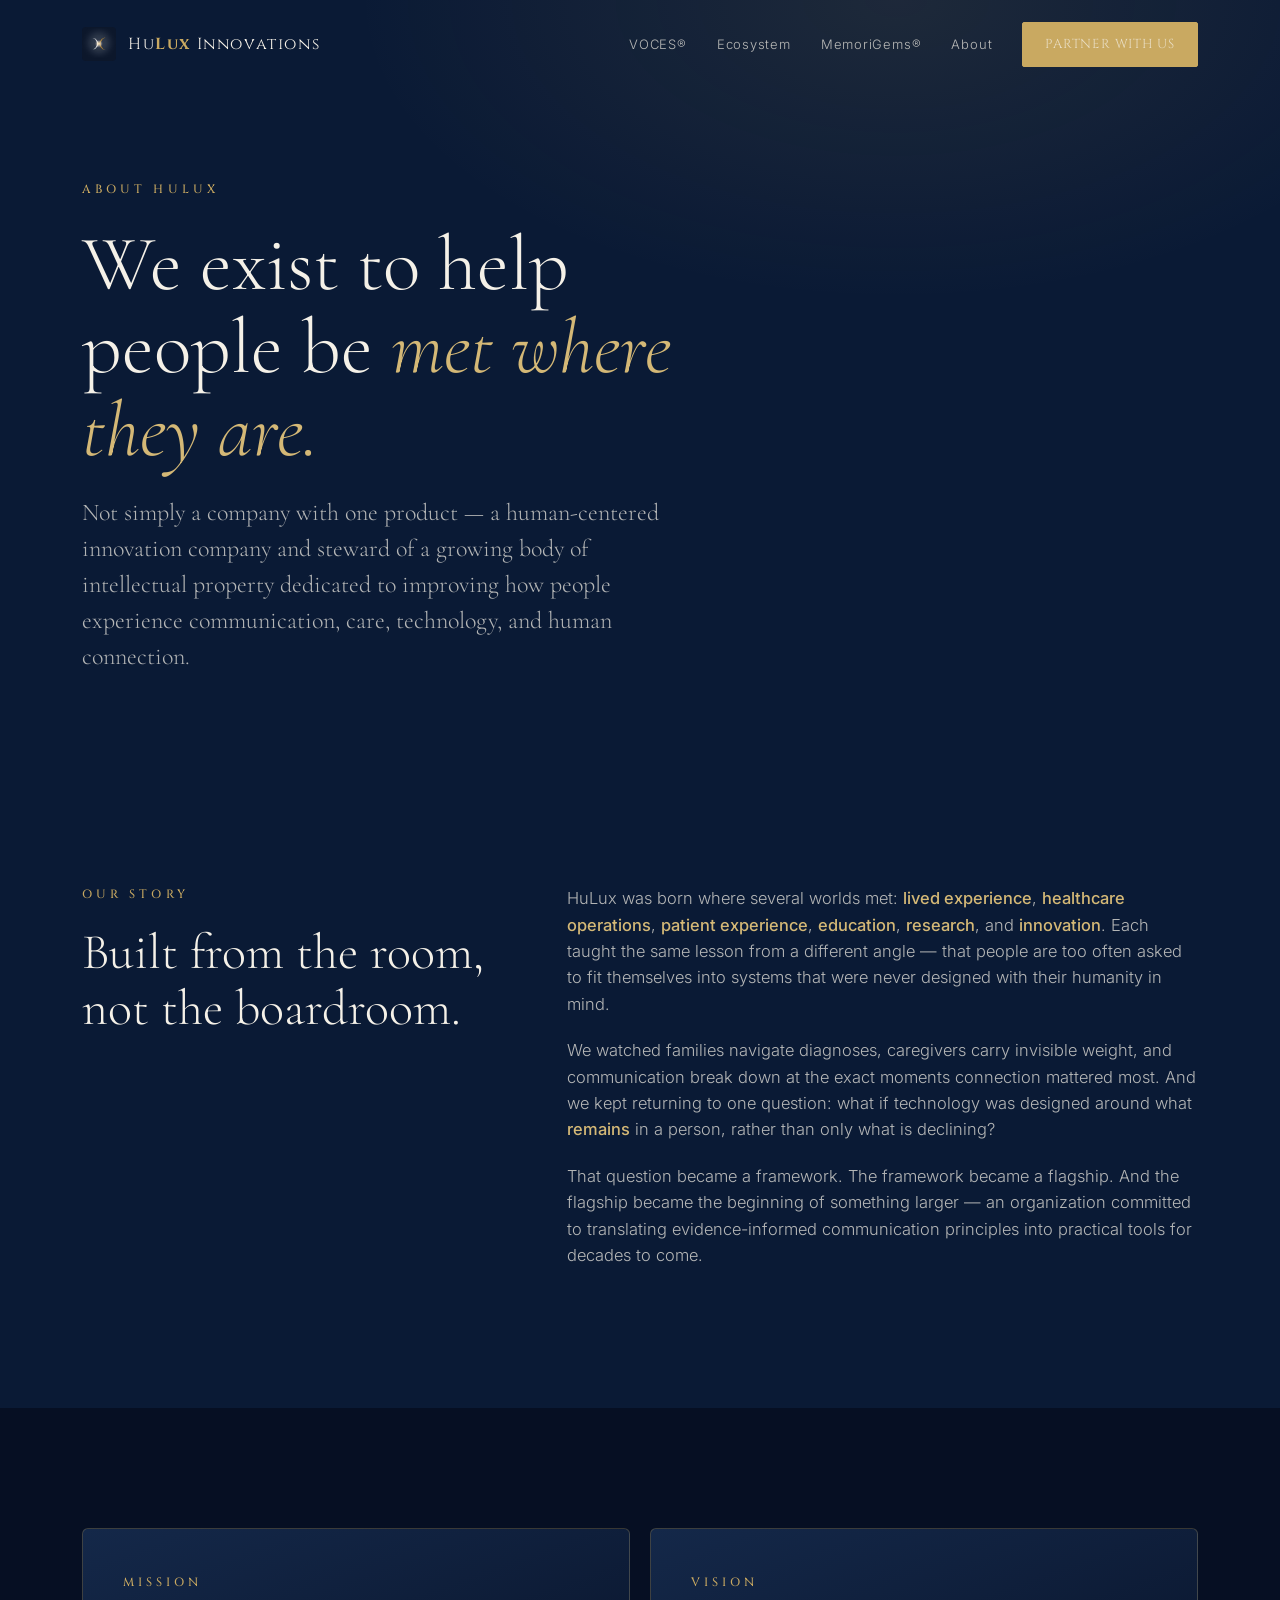
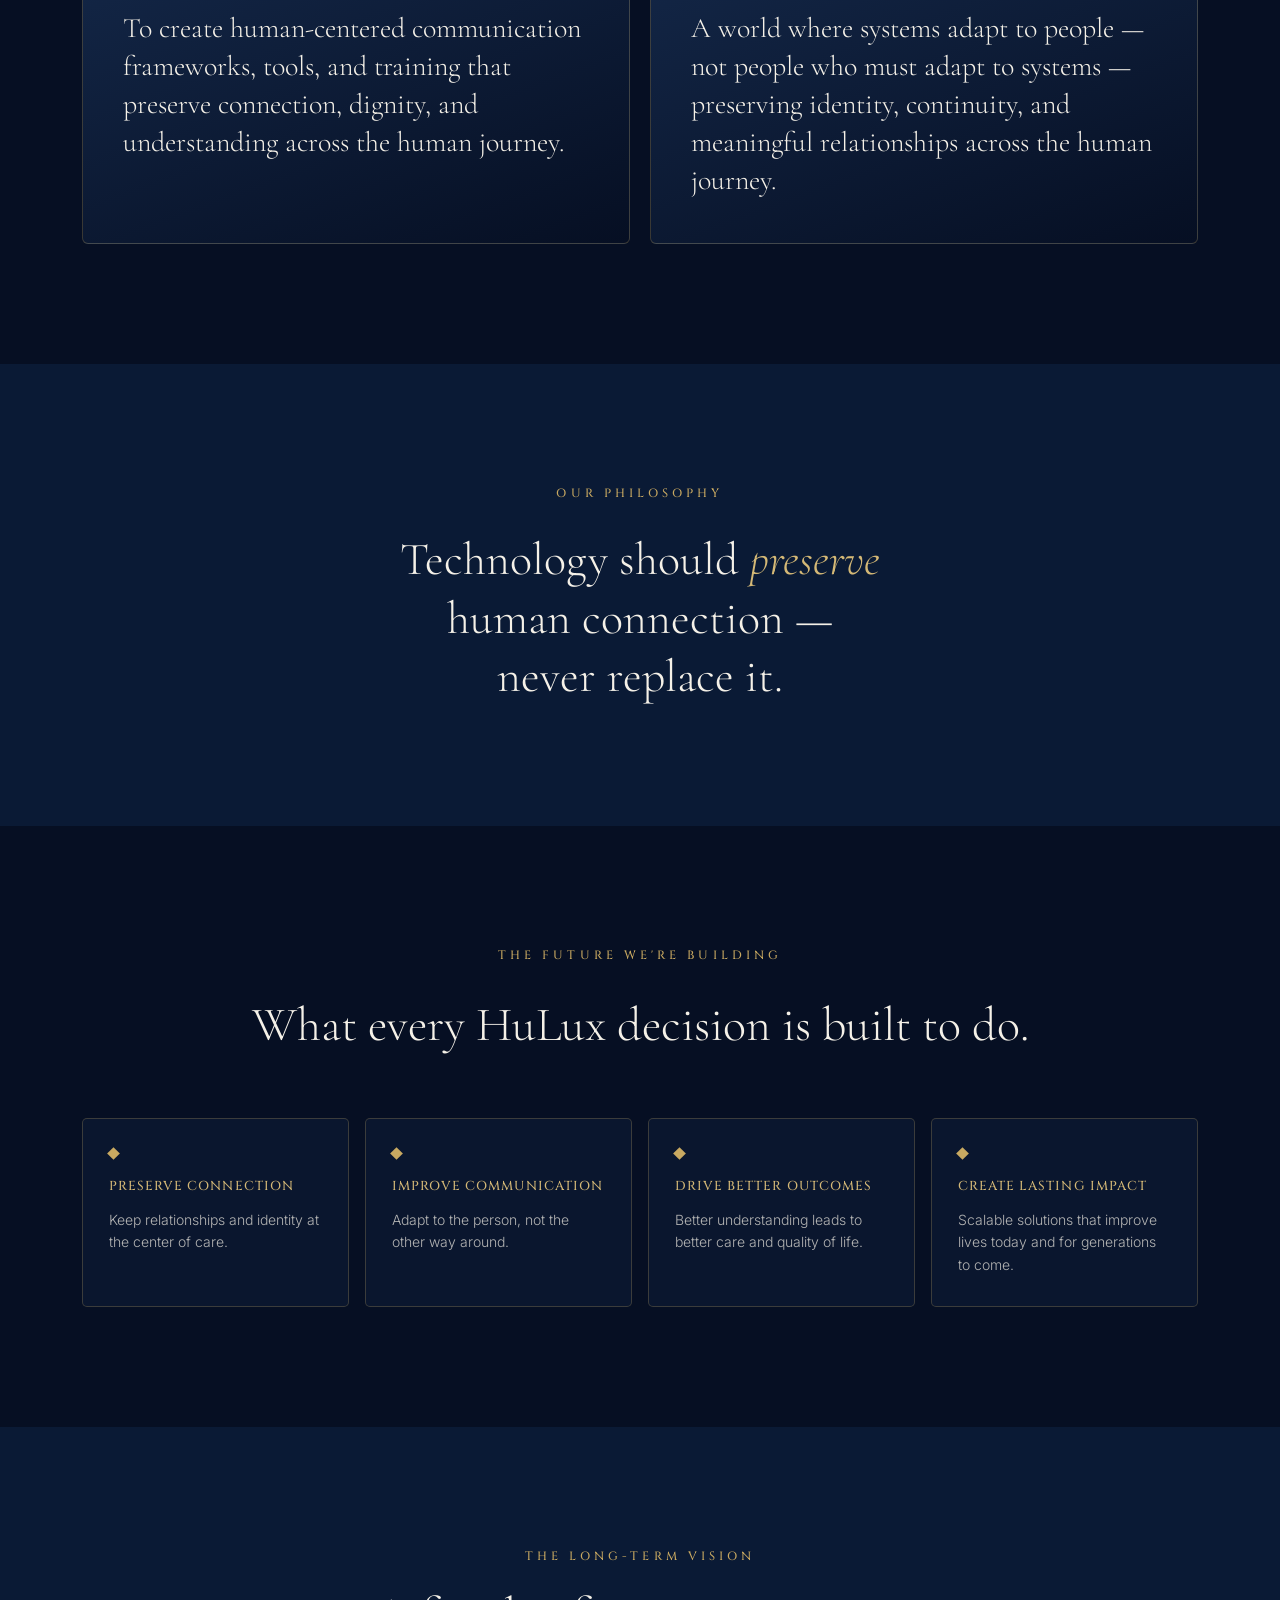
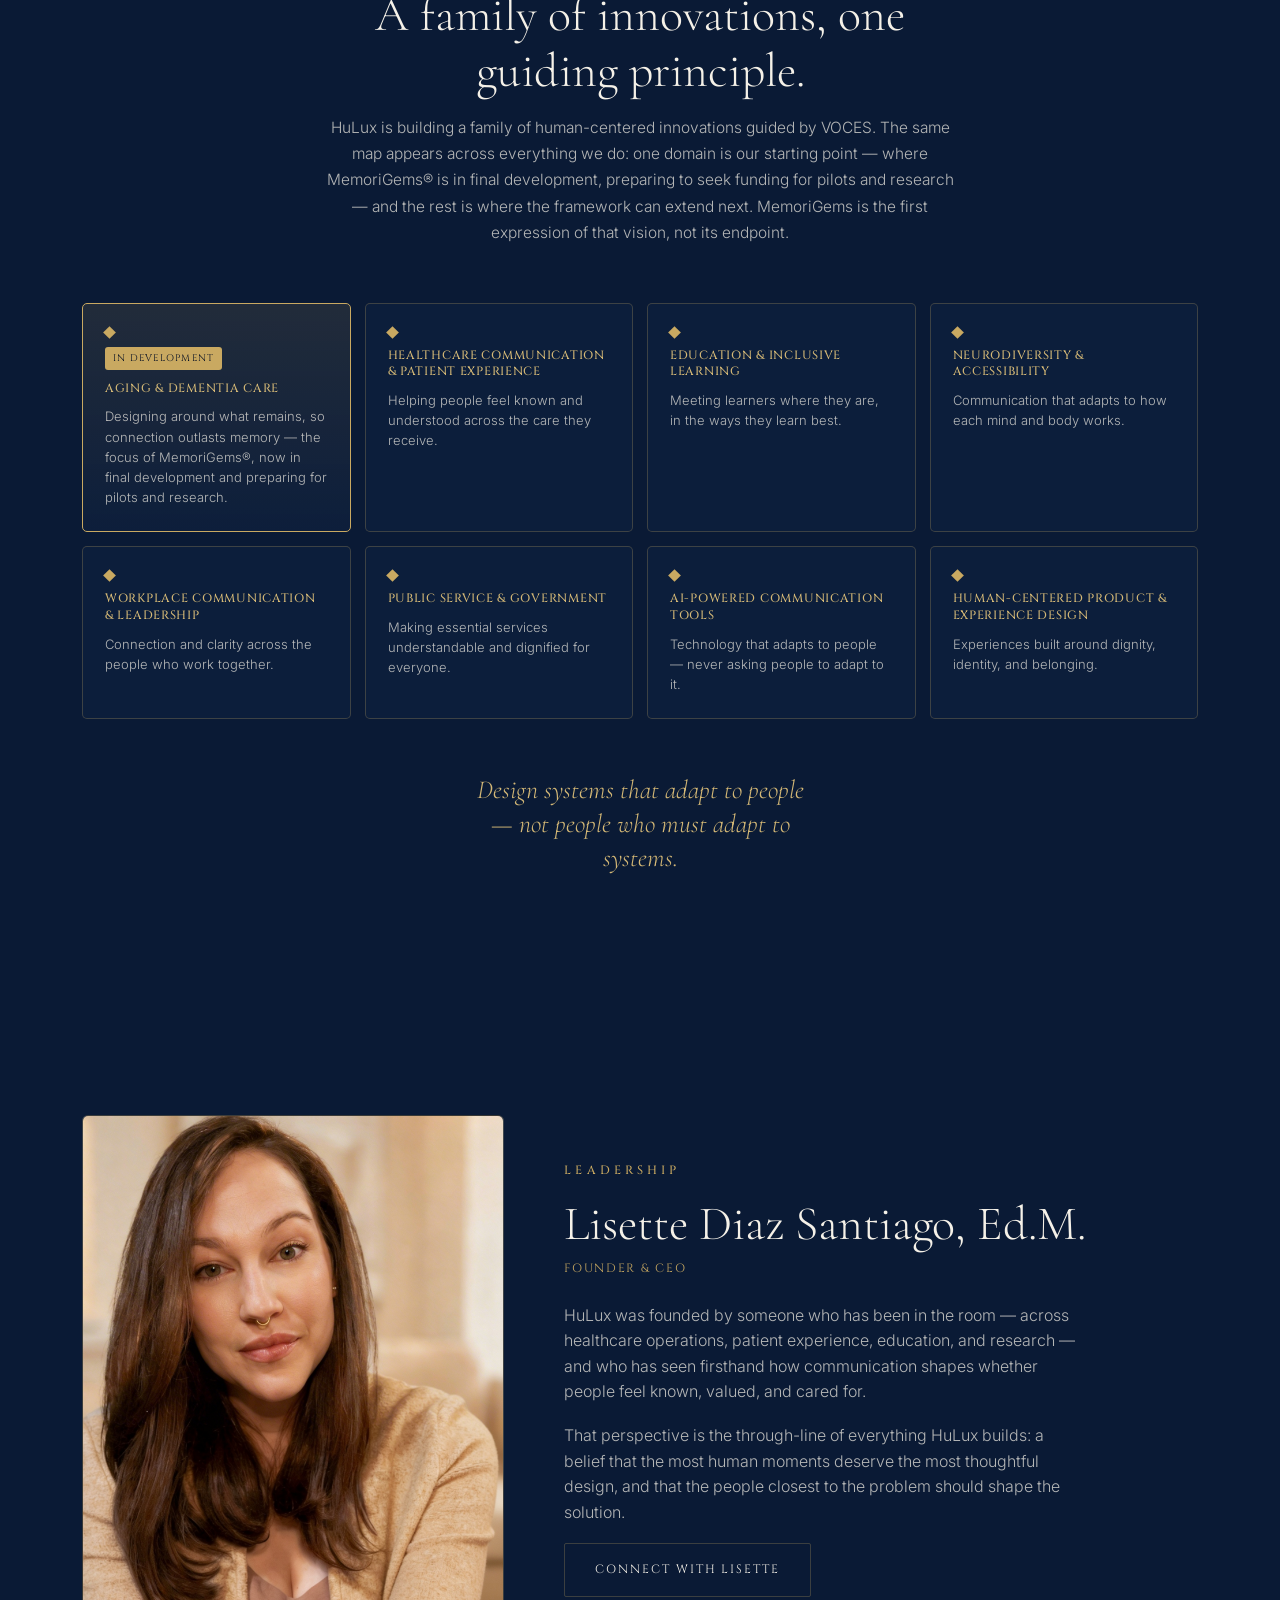
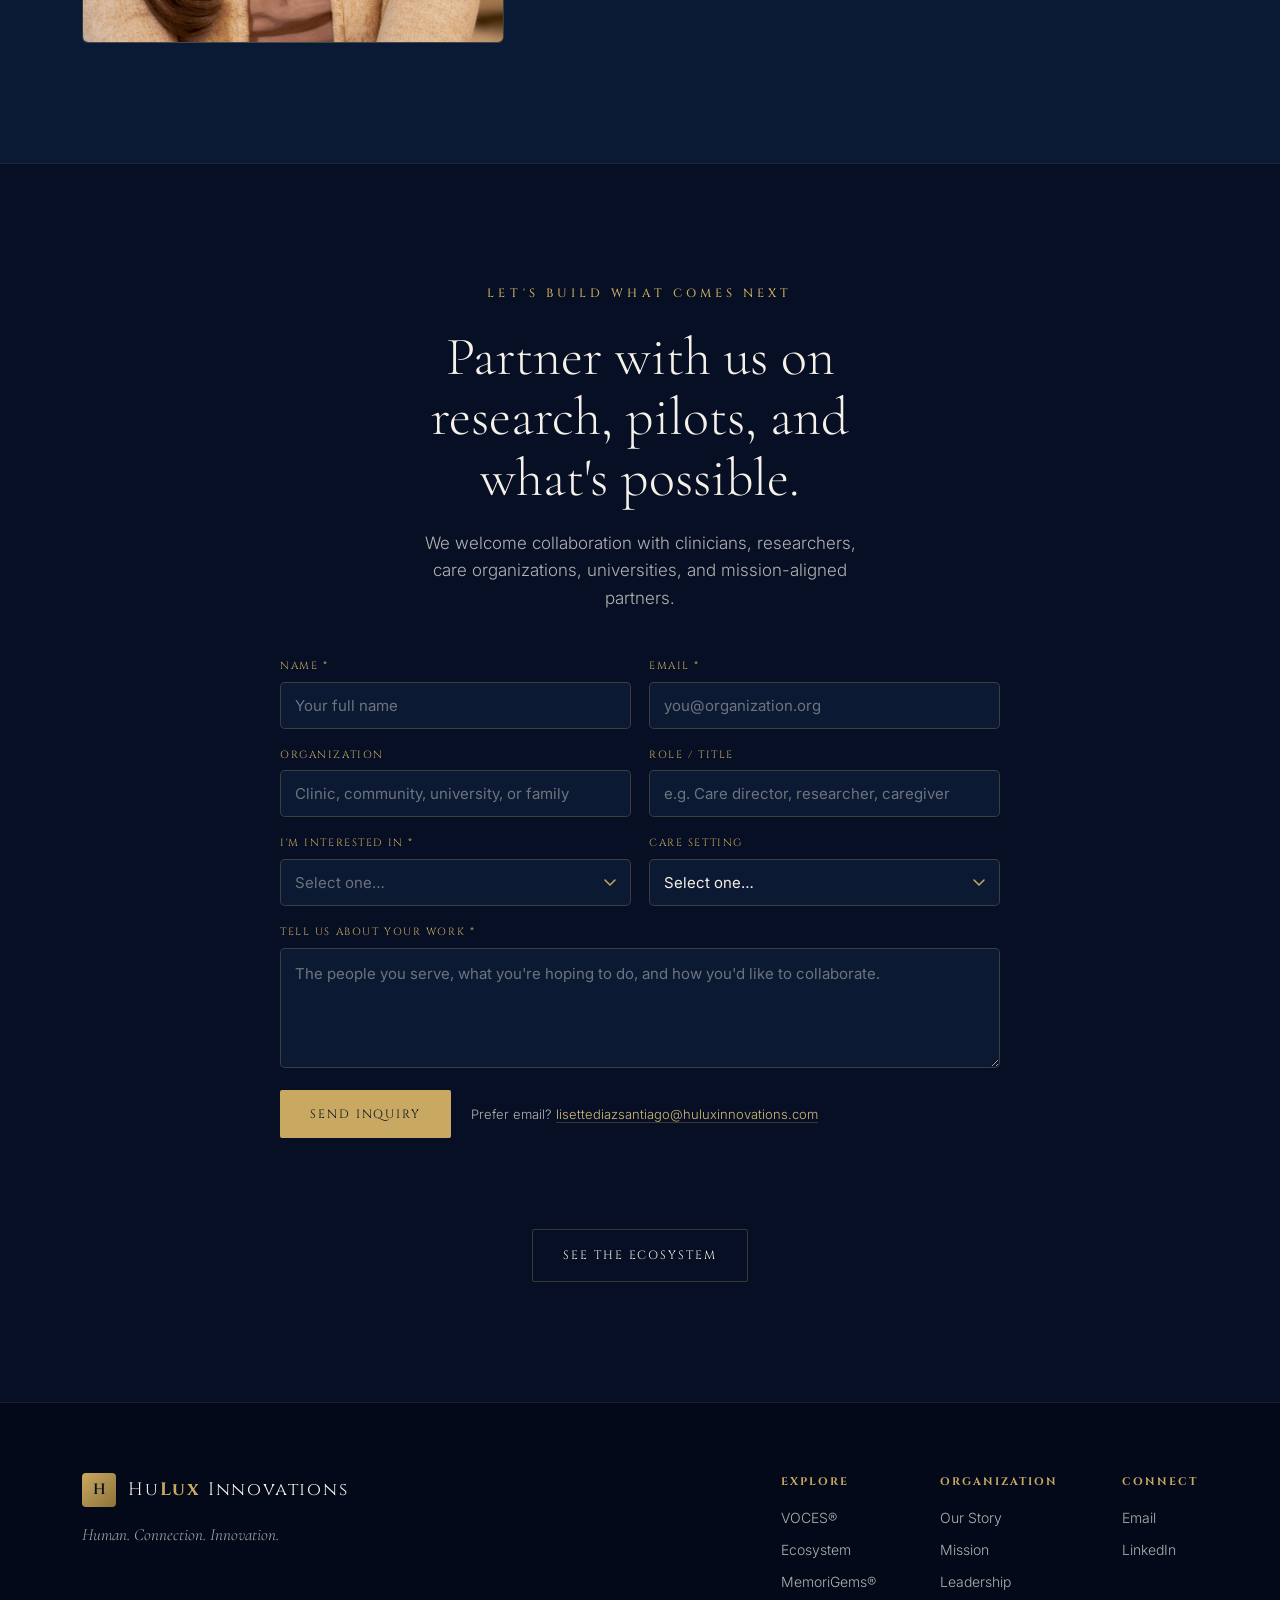
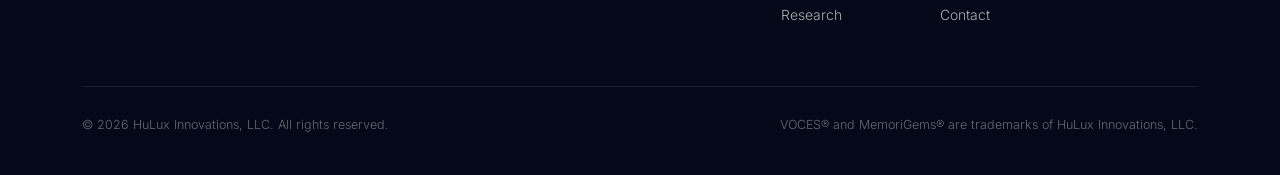
==== public/about.html @ 79e040a2 "Update about.html" ====
<!DOCTYPE html>
<html lang="en">
<head>
<meta charset="UTF-8">
<meta name="viewport" content="width=device-width, initial-scale=1.0">
<title>About — HuLux Innovations</title>
<meta name="description" content="HuLux Innovations is a human-centered innovation company. Our story, mission, and vision — and the principle that systems should adapt to people, not people to systems.">
<link rel="canonical" href="https://huluxinnovations.com/about.html">
<link rel="icon" type="image/jpeg" href="assets/hulux-mark.jpg">
<link rel="preconnect" href="https://fonts.googleapis.com">
<link rel="preconnect" href="https://fonts.gstatic.com" crossorigin>
<link href="https://fonts.googleapis.com/css2?family=Cinzel:wght@400;500;600&family=Cormorant+Garamond:ital,wght@0,300;0,400;0,500;0,600;1,300;1,400&family=Inter:wght@300;400;500&display=swap" rel="stylesheet">
<link rel="stylesheet" href="styles.css">
</head>
<body>

<header class="nav">
  <div class="wrap">
    <a class="brand" href="index.html">
      <img src="assets/hulux-mark.jpg" alt="HuLux Innovations mark" onerror="this.outerHTML='<span class=&quot;bmark&quot;>H</span>'">
      <span class="btext">Hu<b>Lux</b> Innovations</span>
    </a>
    <nav class="nav-links">
      <a href="index.html#voces">VOCES®</a>
      <a href="index.html#ecosystem">Ecosystem</a>
      <a href="memorigems.html">MemoriGems®</a>
      <a href="about.html">About</a>
      <a class="btn btn-primary" href="#contact">Partner with us</a>
    </nav>
    <button class="nav-toggle" aria-label="Open menu"><span></span><span></span><span></span></button>
  </div>
</header>
<nav class="mobile-menu">
  <a href="index.html#voces">VOCES®</a>
  <a href="index.html#ecosystem">Ecosystem</a>
  <a href="memorigems.html">MemoriGems®</a>
  <a href="about.html">About</a>
  <a class="btn btn-primary" href="#contact">Partner with us</a>
</nav>

<!-- PAGE HERO -->
<section class="page-hero">
  <div class="wrap">
    <span class="eyebrow reveal">About HuLux</span>
    <h1 class="reveal">We exist to help people be <em>met where they are.</em></h1>
    <p class="reveal">Not simply a company with one product — a human-centered innovation company and steward of a growing body of intellectual property dedicated to improving how people experience communication, care, technology, and human connection.</p>
  </div>
</section>

<!-- STORY -->
<section class="story" id="story">
  <div class="wrap">
    <div class="grid">
      <div class="reveal"><span class="eyebrow">Our Story</span><h2>Built from the room, not the boardroom.</h2></div>
      <div class="reveal">
        <p>HuLux was born where several worlds met: <b>lived experience</b>, <b>healthcare operations</b>, <b>patient experience</b>, <b>education</b>, <b>research</b>, and <b>innovation</b>. Each taught the same lesson from a different angle — that people are too often asked to fit themselves into systems that were never designed with their humanity in mind.</p>
        <p>We watched families navigate diagnoses, caregivers carry invisible weight, and communication break down at the exact moments connection mattered most. And we kept returning to one question: what if technology was designed around what <b>remains</b> in a person, rather than only what is declining?</p>
        <p>That question became a framework. The framework became a flagship. And the flagship became the beginning of something larger — an organization committed to translating evidence-informed communication principles into practical tools for decades to come.</p>
      </div>
    </div>
  </div>
</section>

<!-- MISSION / VISION -->
<section class="mv" id="mission">
  <div class="wrap">
    <div class="mv-grid">
      <div class="mv-card reveal">
        <span class="eyebrow">Mission</span>
        <p>To create human-centered communication frameworks, tools, and training that preserve connection, dignity, and understanding across the human journey.</p>
      </div>
      <div class="mv-card reveal">
        <span class="eyebrow">Vision</span>
        <p>A world where systems adapt to people — not people who must adapt to systems — preserving identity, continuity, and meaningful relationships across the human journey.</p>
      </div>
    </div>
  </div>
</section>

<!-- PHILOSOPHY -->
<section class="philosophy">
  <div class="wrap">
    <span class="eyebrow reveal">Our Philosophy</span>
    <p class="reveal">Technology should <span>preserve</span> human connection — never replace it.</p>
  </div>
</section>

<!-- VALUE -->
<section class="value">
  <div class="wrap">
    <span class="eyebrow reveal">The Future We're Building</span>
    <h2 class="reveal">What every HuLux decision is built to do.</h2>
    <div class="value-grid">
      <div class="v-card reveal"><div class="diamond"></div><h3>Preserve Connection</h3><p>Keep relationships and identity at the center of care.</p></div>
      <div class="v-card reveal"><div class="diamond"></div><h3>Improve Communication</h3><p>Adapt to the person, not the other way around.</p></div>
      <div class="v-card reveal"><div class="diamond"></div><h3>Drive Better Outcomes</h3><p>Better understanding leads to better care and quality of life.</p></div>
      <div class="v-card reveal"><div class="diamond"></div><h3>Create Lasting Impact</h3><p>Scalable solutions that improve lives today and for generations to come.</p></div>
    </div>
  </div>
</section>

<!-- LONG-TERM VISION -->
<section class="vision">
  <div class="wrap">
    <span class="eyebrow reveal">The Long-Term Vision</span>
    <h2 class="reveal">A family of innovations, one guiding principle.</h2>
    <p class="intro reveal">HuLux is building a family of human-centered innovations guided by VOCES. The same map appears across everything we do: one domain is our starting point — where MemoriGems® is in final development, preparing to seek funding for pilots and research — and the rest is where the framework can extend next. MemoriGems is the first expression of that vision, not its endpoint.</p>
    <div class="vision-grid">
      <div class="vision-card active reveal"><div class="diamond"></div><span class="badge">In development</span><h3>Aging &amp; Dementia Care</h3><p>Designing around what remains, so connection outlasts memory — the focus of MemoriGems®, now in final development and preparing for pilots and research.</p></div>
      <div class="vision-card reveal"><div class="diamond"></div><h3>Healthcare Communication &amp; Patient Experience</h3><p>Helping people feel known and understood across the care they receive.</p></div>
      <div class="vision-card reveal"><div class="diamond"></div><h3>Education &amp; Inclusive Learning</h3><p>Meeting learners where they are, in the ways they learn best.</p></div>
      <div class="vision-card reveal"><div class="diamond"></div><h3>Neurodiversity &amp; Accessibility</h3><p>Communication that adapts to how each mind and body works.</p></div>
      <div class="vision-card reveal"><div class="diamond"></div><h3>Workplace Communication &amp; Leadership</h3><p>Connection and clarity across the people who work together.</p></div>
      <div class="vision-card reveal"><div class="diamond"></div><h3>Public Service &amp; Government</h3><p>Making essential services understandable and dignified for everyone.</p></div>
      <div class="vision-card reveal"><div class="diamond"></div><h3>AI-Powered Communication Tools</h3><p>Technology that adapts to people — never asking people to adapt to it.</p></div>
      <div class="vision-card reveal"><div class="diamond"></div><h3>Human-Centered Product &amp; Experience Design</h3><p>Experiences built around dignity, identity, and belonging.</p></div>
    </div>
    <div class="vision-foot reveal">Design systems that adapt to people — not people who must adapt to systems.</div>
  </div>
</section>

<!-- LEADERSHIP -->
<section class="leader" id="leadership">
  <div class="wrap">
    <div class="grid">
      <div class="photo reveal">
        <img src="lisette-headshot.jpg" alt="Lisette Diaz Santiago, Founder of HuLux Innovations" onerror="this.parentElement.style.minHeight='420px'">
      </div>
      <div class="reveal">
        <span class="eyebrow">Leadership</span>
        <h2>Lisette Diaz Santiago, Ed.M.</h2>
        <div class="role">Founder &amp; CEO</div>
        <p>HuLux was founded by someone who has been in the room — across healthcare operations, patient experience, education, and research — and who has seen firsthand how communication shapes whether people feel known, valued, and cared for.</p>
        <p>That perspective is the through-line of everything HuLux builds: a belief that the most human moments deserve the most thoughtful design, and that the people closest to the problem should shape the solution.</p>
        <div class="cta-row"><a class="btn btn-ghost" href="index.html#contact">Connect with Lisette</a></div>
      </div>
    </div>
  </div>
</section>

<!-- CONTACT -->
<section class="contact" id="contact">
  <div class="wrap">
    <span class="eyebrow reveal">Let's Build What Comes Next</span>
    <h2 class="reveal">Partner with us on research, pilots, and what's possible.</h2>
    <p class="reveal">We welcome collaboration with clinicians, researchers, care organizations, universities, and mission-aligned partners.</p>
    <form class="intake reveal" action="https://formspree.io/f/xdardwky" method="POST">
      <input type="hidden" name="_subject" value="New partner / pilot inquiry — HuLux Innovations">
      <div class="row2">
        <div class="field"><label for="f-name">Name <span class="req">*</span></label><input id="f-name" name="name" type="text" required placeholder="Your full name"></div>
        <div class="field"><label for="f-email">Email <span class="req">*</span></label><input id="f-email" name="email" type="email" required placeholder="you@organization.org"></div>
      </div>
      <div class="row2">
        <div class="field"><label for="f-org">Organization</label><input id="f-org" name="organization" type="text" placeholder="Clinic, community, university, or family"></div>
        <div class="field"><label for="f-role">Role / title</label><input id="f-role" name="role" type="text" placeholder="e.g. Care director, researcher, caregiver"></div>
      </div>
      <div class="row2">
        <div class="field"><label for="f-interest">I'm interested in <span class="req">*</span></label>
          <select id="f-interest" name="interest" required>
            <option value="" disabled selected>Select one…</option>
            <option>Piloting MemoriGems®</option>
            <option>Research collaboration</option>
            <option>VOCES® partnership or licensing</option>
            <option>Investment</option>
            <option>Something else</option>
          </select>
        </div>
        <div class="field"><label for="f-setting">Care setting</label>
          <select id="f-setting" name="setting">
            <option value="" disabled selected>Select one…</option>
            <option>Family or home</option>
            <option>Healthcare or clinical</option>
            <option>Memory-care community</option>
            <option>University or research</option>
            <option>Other</option>
          </select>
        </div>
      </div>
      <div class="field"><label for="f-msg">Tell us about your work <span class="req">*</span></label><textarea id="f-msg" name="message" required placeholder="The people you serve, what you're hoping to do, and how you'd like to collaborate."></textarea></div>
      <input class="hp" type="text" name="_gotcha" tabindex="-1" autocomplete="off" aria-hidden="true">
      <div class="actions">
        <button class="btn btn-primary" type="submit">Send inquiry</button>
        <span class="alt">Prefer email? <a href="mailto:lisettediazsantiago@huluxinnovations.com?subject=Partner%20%2F%20Pilot%20Inquiry">lisettediazsantiago@huluxinnovations.com</a></span>
      </div>
      <p class="form-status" role="status" aria-live="polite"></p>
    </form>
    <div class="intake-done">
      <h3>Thank you — we've got it.</h3>
      <p>Your inquiry is on its way to the HuLux team. We read every message personally and will be in touch soon.</p>
    </div>
    <div class="cta-row reveal" style="justify-content:center;margin-top:36px">
      <a class="btn btn-ghost" href="index.html#ecosystem">See the ecosystem</a>
    </div>
  </div>
</section>

<!-- FOOTER -->
<footer class="footer">
  <div class="wrap">
    <div class="top">
      <div>
        <a class="brand" href="index.html"><span class="bmark">H</span><span class="btext">Hu<b>Lux</b> Innovations</span></a>
        <p class="tagline">Human. Connection. Innovation.</p>
      </div>
      <div class="cols">
        <div class="col"><h4>Explore</h4><a href="index.html#voces">VOCES®</a><a href="index.html#ecosystem">Ecosystem</a><a href="memorigems.html">MemoriGems®</a><a href="index.html#research">Research</a></div>
        <div class="col"><h4>Organization</h4><a href="about.html#story">Our Story</a><a href="about.html#mission">Mission</a><a href="about.html#leadership">Leadership</a><a href="index.html#contact">Contact</a></div>
        <div class="col"><h4>Connect</h4><a href="mailto:lisettediazsantiago@huluxinnovations.com">Email</a><a href="https://www.linkedin.com/company/hulux-innovations/" target="_blank" rel="noopener">LinkedIn</a></div>
      </div>
    </div>
    <div class="bottom">
      <span>© 2026 HuLux Innovations, LLC. All rights reserved.</span>
      <span>VOCES® and MemoriGems® are trademarks of HuLux Innovations, LLC.</span>
    </div>
  </div>
</footer>

<script src="script.js"></script>
</body>
</html>
---- public/styles.css ----
/* ============================================================
   HuLux Innovations — shared design system
   Navy / Gold / Cream · Cinzel · Cormorant Garamond · Inter
   ============================================================ */
:root{
  --navy:#0A1A35; --navy-deep:#060F23; --navy-soft:#142849;
  --gold:#C9A961; --gold-warm:#D4B876; --gold-deep:#8C7339;
  --cream:#F5F1E8; --cream-soft:#EFEAD9;
  --cream-muted:rgba(245,241,232,.72);
  --cream-faint:rgba(245,241,232,.42);
  --line:rgba(201,169,97,.26);
  --line-soft:rgba(245,241,232,.1);
  --serif:'Cormorant Garamond','Times New Roman',serif;
  --display:'Cinzel','Trajan Pro',serif;
  --sans:'Inter',system-ui,sans-serif;
  --maxw:1180px;
}
*{margin:0;padding:0;box-sizing:border-box}
html{scroll-behavior:smooth;scroll-padding-top:90px}
body{
  background:var(--navy-deep);color:var(--cream);
  font-family:var(--sans);font-weight:300;line-height:1.6;
  -webkit-font-smoothing:antialiased;overflow-x:hidden;
}
img{max-width:100%;display:block}
a{color:inherit;text-decoration:none}

.wrap{max-width:var(--maxw);margin:0 auto;padding:0 32px}
.eyebrow{font-family:var(--display);font-size:12px;font-weight:500;letter-spacing:.34em;text-transform:uppercase;color:var(--gold)}
.section{padding:120px 0}

/* ---------- buttons ---------- */
.btn{font-family:var(--display);font-size:12px;letter-spacing:.16em;text-transform:uppercase;
  padding:16px 30px;border-radius:2px;cursor:pointer;display:inline-block;transition:all .25s ease}
.btn-primary{background:var(--gold);color:var(--navy-deep);border:1px solid var(--gold)}
.btn-primary:hover{background:var(--gold-warm);transform:translateY(-2px)}
.btn-ghost{background:transparent;color:var(--cream);border:1px solid var(--line)}
.btn-ghost:hover{border-color:var(--gold);color:var(--gold-warm)}
.cta-row{display:flex;gap:16px;flex-wrap:wrap}

/* ---------- nav ---------- */
.nav{position:fixed;top:0;left:0;right:0;z-index:40;transition:background .3s ease,border-color .3s ease,padding .3s ease;
  border-bottom:1px solid transparent;padding:22px 0}
.nav.scrolled{background:rgba(6,15,35,.92);backdrop-filter:blur(12px);border-bottom-color:var(--line-soft);padding:14px 0}
.nav .wrap{display:flex;align-items:center;justify-content:space-between;gap:24px}
.brand{display:flex;align-items:center;gap:12px}
.brand img{width:34px;height:34px;border-radius:4px;object-fit:cover}
.brand .bmark{width:34px;height:34px;border-radius:4px;background:linear-gradient(135deg,var(--gold),var(--gold-deep));display:flex;align-items:center;justify-content:center;font-family:var(--display);font-weight:600;color:var(--navy-deep);font-size:15px}
.brand .btext{font-family:var(--display);font-size:16px;letter-spacing:.1em;color:var(--cream)}
.brand .btext b{color:var(--gold)}
.nav-links{display:flex;align-items:center;gap:30px}
.nav-links a{font-size:13px;letter-spacing:.06em;color:var(--cream-muted);transition:color .2s ease}
.nav-links a:hover{color:var(--gold-warm)}
.nav-links .btn{padding:11px 22px}
.nav-toggle{display:none;background:none;border:none;color:var(--cream);cursor:pointer;flex-direction:column;gap:5px}
.nav-toggle span{width:24px;height:1.5px;background:var(--gold);transition:.25s}
.mobile-menu{display:none}

/* ---------- hero (home) ---------- */
.hero{position:relative;min-height:96vh;display:flex;align-items:center;
  background:radial-gradient(1100px 620px at 72% 18%, rgba(201,169,97,.13), transparent 60%),linear-gradient(160deg,var(--navy) 0%,var(--navy-deep) 70%);overflow:hidden}
.hero::after{content:"";position:absolute;inset:0;background:radial-gradient(900px 500px at 50% 120%, rgba(20,40,73,.6), transparent 70%);pointer-events:none}
.hero .wrap{position:relative;z-index:2;padding-top:120px;padding-bottom:90px}
.hero .eyebrow{margin-bottom:30px;display:block}
.hero h1{font-family:var(--serif);font-weight:300;font-size:clamp(44px,8vw,92px);line-height:1.04;letter-spacing:-.01em;max-width:14ch;margin-bottom:30px}
.hero h1 em{font-style:italic;color:var(--gold-warm)}
.hero .lead{font-family:var(--serif);font-size:clamp(20px,2.4vw,27px);font-weight:300;color:var(--cream-muted);max-width:47ch;line-height:1.45;margin-bottom:28px}
.pillars3{display:flex;gap:14px;align-items:center;flex-wrap:wrap;font-family:var(--display);font-size:11px;letter-spacing:.18em;text-transform:uppercase;color:var(--gold-warm);margin-bottom:42px}
.pillars3 span{opacity:.4}

/* ---------- page hero (subpages) ---------- */
.page-hero{padding:180px 0 90px;background:radial-gradient(900px 500px at 70% 0%, rgba(201,169,97,.1), transparent 60%),var(--navy)}
.page-hero .eyebrow{display:block;margin-bottom:24px}
.page-hero h1{font-family:var(--serif);font-weight:300;font-size:clamp(42px,7vw,78px);line-height:1.06;max-width:16ch;margin-bottom:24px}
.page-hero h1 em{font-style:italic;color:var(--gold-warm)}
.page-hero p{font-family:var(--serif);font-size:clamp(19px,2.2vw,24px);color:var(--cream-muted);max-width:54ch;line-height:1.5}

/* ---------- belief band ---------- */
.belief{background:var(--navy-deep);padding:120px 0;border-top:1px solid rgba(201,169,97,.12)}
.belief .wrap{text-align:center}
.belief .eyebrow{margin-bottom:28px;display:block}
.belief p{font-family:var(--serif);font-weight:300;font-size:clamp(30px,4.6vw,52px);line-height:1.22;max-width:19ch;margin:0 auto}
.belief p span{color:var(--gold-warm);font-style:italic}

/* ---------- why hulux ---------- */
.why{background:var(--navy);padding:120px 0}
.why .grid{display:grid;grid-template-columns:.85fr 1.15fr;gap:70px;align-items:center}
.why .eyebrow{display:block;margin-bottom:22px}
.why h2{font-family:var(--serif);font-weight:300;font-size:clamp(34px,5vw,56px);line-height:1.1}
.why .humanlight{display:flex;gap:18px;margin-top:24px}
.why .hl{flex:1;border:1px solid var(--line);border-radius:5px;padding:22px;text-align:center}
.why .hl .w{font-family:var(--display);font-size:13px;letter-spacing:.14em;color:var(--gold);text-transform:uppercase}
.why .hl .m{font-family:var(--serif);font-style:italic;font-size:18px;color:var(--cream-muted);margin-top:6px}
.why p{color:var(--cream-muted);font-size:16.5px;margin-bottom:18px;max-width:54ch}
.why p b{color:var(--gold-warm);font-weight:500}

/* ---------- VOCES ---------- */
.voces{padding:130px 0;background:linear-gradient(180deg,var(--navy-deep),var(--navy) 120%)}
.voces .grid{display:grid;grid-template-columns:1fr 1.05fr;gap:78px;align-items:center}
.voces .eyebrow{margin-bottom:22px;display:block}
.voces h2{font-family:var(--display);font-weight:500;font-size:clamp(46px,7vw,84px);letter-spacing:.05em;margin-bottom:6px;line-height:1}
.voces h2 sup{font-size:.26em;top:-1.6em;color:var(--gold);font-weight:400}
.voces .sub{font-family:var(--serif);font-style:italic;font-size:22px;color:var(--gold-warm);margin-bottom:14px}
.voces .mean{font-size:13px;letter-spacing:.04em;color:var(--cream-faint);margin-bottom:28px;line-height:1.8}
.voces .mean b{color:var(--gold-warm);font-weight:500;font-style:normal}
.voces p.body{color:var(--cream-muted);font-size:16.5px;margin-bottom:18px;max-width:50ch}
.voces .tag{font-family:var(--serif);font-style:italic;font-size:19px;color:var(--gold-warm)}
.voces .pillars{display:grid;grid-template-columns:1fr 1fr;gap:2px;background:var(--line);border:1px solid var(--line)}
.pillar{background:var(--navy);padding:26px}
.pillar .es{font-family:var(--display);font-size:15px;font-weight:600;letter-spacing:.1em;color:var(--gold);margin-bottom:3px}
.pillar .en{font-size:11px;letter-spacing:.12em;text-transform:uppercase;color:var(--cream-faint);margin-bottom:12px}
.pillar p{font-size:14.5px;color:var(--cream-muted);margin:0}

/* ---------- ecosystem ---------- */
.eco{padding:130px 0 150px;background:radial-gradient(800px 500px at 50% 0%, rgba(201,169,97,.08), transparent 60%),var(--navy-deep)}
.eco .head{text-align:center;margin-bottom:64px}
.eco .eyebrow{margin-bottom:22px;display:block}
.eco .head h2{font-family:var(--serif);font-weight:300;font-size:clamp(32px,5vw,54px);line-height:1.15;max-width:22ch;margin:0 auto 18px}
.eco .head .mission{color:var(--cream-faint);font-size:15.5px;max-width:62ch;margin:0 auto;line-height:1.7}
.flow{max-width:1080px;margin:0 auto;display:flex;flex-direction:column;align-items:center}
.node{text-align:center;border:1px solid var(--line);background:linear-gradient(180deg,var(--navy),var(--navy-soft));border-radius:5px;padding:24px 30px}
.node.org{min-width:min(560px,90%)}
.node.framework{min-width:min(620px,94%);border-color:rgba(201,169,97,.55);box-shadow:0 0 60px rgba(201,169,97,.1)}
.node .kicker{font-family:var(--display);font-size:10px;letter-spacing:.22em;text-transform:uppercase;color:var(--cream-faint);display:block;margin-bottom:8px}
.node .name{font-family:var(--display);font-size:clamp(20px,3vw,30px);font-weight:500;letter-spacing:.06em;color:var(--cream)}
.node.framework .name{color:var(--gold-warm)}
.node .name sup{font-size:.42em;color:var(--gold);top:-.9em}
.node .desc{font-size:13.5px;color:var(--cream-muted);margin-top:10px;max-width:50ch;margin-left:auto;margin-right:auto}
.node .desc i{color:var(--gold-warm)}
.connector{width:1px;height:42px;background:linear-gradient(var(--gold),transparent);position:relative}
.connector::after{content:"";position:absolute;bottom:0;left:50%;transform:translateX(-50%) rotate(45deg);width:7px;height:7px;border-right:1px solid var(--gold);border-bottom:1px solid var(--gold)}
.branch-label{font-family:var(--display);font-size:10px;letter-spacing:.22em;text-transform:uppercase;color:var(--gold);text-align:center;margin:6px 0 22px}
.pillars5{display:grid;grid-template-columns:repeat(5,1fr);gap:14px;width:100%}
.pcard{border:1px solid var(--line);border-radius:5px;background:rgba(20,40,73,.35);padding:24px 18px;display:flex;flex-direction:column;gap:10px}
.pcard .diamond{width:9px;height:9px;background:var(--gold);transform:rotate(45deg)}
.pcard h3{font-family:var(--display);font-size:12px;font-weight:500;letter-spacing:.08em;text-transform:uppercase;color:var(--cream);line-height:1.4}
.pcard p{font-size:12.5px;color:var(--cream-muted);margin:0}
.pcard .flag{margin-top:auto;font-size:11px;letter-spacing:.04em;color:var(--gold-warm);border-top:1px solid var(--line);padding-top:10px}
.pcard .flag b{font-family:var(--display);font-weight:500;letter-spacing:.06em}
.serve{width:100%;margin-top:8px}
.serve-row{display:grid;grid-template-columns:repeat(6,1fr);gap:10px}
.chip{border:1px solid var(--line);border-radius:3px;background:rgba(20,40,73,.4);padding:16px 8px;text-align:center;font-size:12px;letter-spacing:.02em;color:var(--cream-muted);display:flex;align-items:center;justify-content:center;min-height:60px}
.eco-foot{text-align:center;margin-top:54px;font-family:var(--serif);font-style:italic;font-size:clamp(19px,2.6vw,26px);color:var(--gold-warm)}

/* ---------- flagship (home) ---------- */
.flagship{background:var(--navy);padding:120px 0}
.flagship .grid{display:grid;grid-template-columns:1.05fr 1fr;gap:64px;align-items:center}
.flagship .eyebrow{display:block;margin-bottom:20px}
.flagship h2{font-family:var(--serif);font-weight:300;font-size:clamp(34px,5vw,56px);line-height:1.08;margin-bottom:10px}
.flagship .tagline{font-family:var(--serif);font-style:italic;font-size:21px;color:var(--gold-warm);margin-bottom:22px}
.flagship p{color:var(--cream-muted);font-size:16.5px;margin-bottom:26px;max-width:48ch}
.flagship .imgframe{aspect-ratio:4/3;border:1px solid var(--line);border-radius:6px;background:linear-gradient(150deg,var(--navy-soft),var(--navy-deep));overflow:hidden;position:relative}
.flagship .imgframe img{width:100%;height:100%;object-fit:cover}
.flagship .imgframe figcaption{position:absolute;bottom:0;left:0;right:0;padding:14px 18px;font-family:var(--serif);font-style:italic;font-size:15px;color:var(--cream-muted);background:linear-gradient(transparent,rgba(6,15,35,.85))}

/* ---------- research / generic split ---------- */
.research{background:var(--navy-deep);padding:120px 0}
.research .eyebrow{display:block;margin-bottom:22px;text-align:center}
.research h2{font-family:var(--serif);font-weight:300;font-size:clamp(32px,4.6vw,50px);text-align:center;max-width:20ch;margin:0 auto 18px;line-height:1.14}
.research .note{text-align:center;color:var(--cream-faint);font-size:15px;max-width:58ch;margin:0 auto 50px;line-height:1.7}
.r-grid{display:grid;grid-template-columns:repeat(3,1fr);gap:18px}
.r-card{border:1px solid var(--line);border-radius:5px;background:rgba(20,40,73,.3);padding:30px 28px}
.r-card h3{font-family:var(--display);font-size:13px;font-weight:500;letter-spacing:.1em;text-transform:uppercase;color:var(--gold);margin-bottom:12px}
.r-card p{font-size:14.5px;color:var(--cream-muted)}
.honesty{margin-top:40px;text-align:center;font-size:13.5px;color:var(--cream-faint);font-style:italic;border-top:1px solid var(--line-soft);padding-top:28px}

/* ---------- partners ---------- */
.partners{background:linear-gradient(160deg,var(--navy),var(--navy-deep));padding:120px 0}
.partners .eyebrow{display:block;margin-bottom:22px}
.partners h2{font-family:var(--serif);font-weight:300;font-size:clamp(34px,5vw,56px);max-width:18ch;line-height:1.1;margin-bottom:50px}
.p-grid{display:grid;grid-template-columns:repeat(3,1fr);gap:18px}
.p-card{border:1px solid var(--line);border-radius:5px;padding:32px 28px;background:rgba(20,40,73,.25)}
.p-card h3{font-family:var(--serif);font-size:24px;color:var(--gold-warm);margin-bottom:12px}
.p-card p{font-size:14.5px;color:var(--cream-muted)}

/* ---------- contact ---------- */
.contact{background:var(--navy-deep);padding:120px 0;text-align:center;border-top:1px solid var(--line-soft)}
.contact .eyebrow{display:block;margin-bottom:24px}
.contact h2{font-family:var(--serif);font-weight:300;font-size:clamp(32px,5vw,54px);max-width:18ch;margin:0 auto 22px;line-height:1.12}
.contact p{color:var(--cream-muted);font-size:17px;max-width:46ch;margin:0 auto 36px}

/* ---------- footer ---------- */
.footer{background:#04091a;padding:70px 0 40px;border-top:1px solid var(--line-soft)}
.footer .top{display:flex;justify-content:space-between;gap:40px;flex-wrap:wrap;margin-bottom:50px}
.footer .brand .btext{font-size:18px}
.footer .tagline{font-family:var(--serif);font-style:italic;font-size:17px;color:var(--cream-muted);margin-top:14px;max-width:34ch}
.footer .cols{display:flex;gap:64px;flex-wrap:wrap}
.footer .col h4{font-family:var(--display);font-size:11px;letter-spacing:.18em;text-transform:uppercase;color:var(--gold);margin-bottom:16px}
.footer .col a{display:block;font-size:14px;color:var(--cream-muted);margin-bottom:10px;transition:color .2s}
.footer .col a:hover{color:var(--gold-warm)}
.footer .bottom{border-top:1px solid var(--line-soft);padding-top:28px;display:flex;justify-content:space-between;gap:20px;flex-wrap:wrap;font-size:12.5px;color:var(--cream-faint)}

/* ---------- about: story / mission / vision / philosophy / value / leader ---------- */
.story{background:var(--navy);padding:120px 0}
.story .grid{display:grid;grid-template-columns:.8fr 1.2fr;gap:64px}
.story .eyebrow{display:block;margin-bottom:20px}
.story h2{font-family:var(--serif);font-weight:300;font-size:clamp(32px,4.5vw,50px);line-height:1.12}
.story p{color:var(--cream-muted);font-size:16.5px;margin-bottom:20px}
.story p b{color:var(--gold-warm);font-weight:500}
.mv{background:var(--navy-deep);padding:120px 0}
.mv-grid{display:grid;grid-template-columns:1fr 1fr;gap:20px}
.mv-card{border:1px solid var(--line);border-radius:6px;padding:44px 40px;background:linear-gradient(160deg,var(--navy-soft),var(--navy-deep))}
.mv-card .eyebrow{display:block;margin-bottom:18px}
.mv-card p{font-family:var(--serif);font-size:clamp(22px,2.6vw,28px);font-weight:300;line-height:1.35;color:var(--cream)}
.philosophy{background:var(--navy);padding:120px 0;text-align:center}
.philosophy .eyebrow{display:block;margin-bottom:26px}
.philosophy p{font-family:var(--serif);font-weight:300;font-size:clamp(28px,4.4vw,46px);line-height:1.28;max-width:22ch;margin:0 auto;color:var(--cream)}
.philosophy p span{color:var(--gold-warm);font-style:italic}
.value{background:var(--navy-deep);padding:120px 0}
.value .eyebrow{display:block;text-align:center;margin-bottom:22px}
.value h2{font-family:var(--serif);font-weight:300;font-size:clamp(30px,4.4vw,48px);text-align:center;margin-bottom:54px}
.value-grid{display:grid;grid-template-columns:repeat(4,1fr);gap:16px}
.v-card{border:1px solid var(--line);border-radius:5px;padding:30px 26px;background:rgba(20,40,73,.3)}
.v-card .diamond{width:9px;height:9px;background:var(--gold);transform:rotate(45deg);margin-bottom:18px}
.v-card h3{font-family:var(--display);font-size:13px;font-weight:500;letter-spacing:.08em;text-transform:uppercase;color:var(--gold-warm);margin-bottom:12px}
.v-card p{font-size:14px;color:var(--cream-muted)}
.leader{background:var(--navy);padding:120px 0}
.leader .grid{display:grid;grid-template-columns:.8fr 1.2fr;gap:60px;align-items:center}
.leader .photo{aspect-ratio:4/5;border:1px solid var(--line);border-radius:6px;overflow:hidden;background:linear-gradient(150deg,var(--navy-soft),var(--navy-deep))}
.leader .photo img{width:100%;height:100%;object-fit:cover}
.leader .eyebrow{display:block;margin-bottom:18px}
.leader h2{font-family:var(--serif);font-weight:300;font-size:clamp(30px,4.4vw,48px);line-height:1.12;margin-bottom:8px}
.leader .role{font-family:var(--display);font-size:12px;letter-spacing:.14em;text-transform:uppercase;color:var(--gold);margin-bottom:24px}
.leader p{color:var(--cream-muted);font-size:16px;margin-bottom:18px;max-width:52ch}

/* ---------- memorigems specific ---------- */
.mg-overview{background:var(--navy);padding:120px 0}
.mg-overview .grid{display:grid;grid-template-columns:1fr 1fr;gap:64px;align-items:center}
.mg-overview .eyebrow{display:block;margin-bottom:20px}
.mg-overview h2{font-family:var(--serif);font-weight:300;font-size:clamp(32px,4.6vw,52px);line-height:1.1;margin-bottom:20px}
.mg-overview p{color:var(--cream-muted);font-size:16.5px;margin-bottom:18px}
.mg-overview .imgframe{aspect-ratio:1/1;border:1px solid var(--line);border-radius:6px;overflow:hidden;background:linear-gradient(150deg,var(--navy-soft),var(--navy-deep))}
.mg-overview .imgframe img{width:100%;height:100%;object-fit:cover}

.steps{background:var(--navy-deep);padding:120px 0}
.steps .head{text-align:center;margin-bottom:60px}
.steps .eyebrow{display:block;margin-bottom:20px}
.steps h2{font-family:var(--serif);font-weight:300;font-size:clamp(30px,4.4vw,48px)}
.steps-row{display:grid;grid-template-columns:repeat(5,1fr);gap:14px}
.step{border:1px solid var(--line);border-radius:5px;padding:28px 20px;background:rgba(20,40,73,.3);text-align:center;position:relative}
.step .num{font-family:var(--display);font-size:12px;color:var(--gold);letter-spacing:.1em;margin-bottom:14px}
.step h3{font-family:var(--display);font-size:14px;font-weight:600;letter-spacing:.1em;text-transform:uppercase;color:var(--cream);margin-bottom:10px}
.step p{font-size:13px;color:var(--cream-muted)}

.science{background:var(--navy);padding:120px 0}
.science .head{text-align:center;margin-bottom:56px}
.science .eyebrow{display:block;margin-bottom:20px}
.science h2{font-family:var(--serif);font-weight:300;font-size:clamp(30px,4.4vw,48px);max-width:20ch;margin:0 auto;line-height:1.14}
.paths{display:grid;grid-template-columns:1fr 1fr;gap:20px;max-width:920px;margin:0 auto}
.path{border:1px solid var(--line);border-radius:6px;padding:34px 32px;background:rgba(20,40,73,.3)}
.path.voice{border-color:rgba(201,169,97,.5)}
.path .ptitle{font-family:var(--display);font-size:12px;letter-spacing:.14em;text-transform:uppercase;color:var(--gold);margin-bottom:22px}
.path .stepline{display:flex;flex-direction:column;gap:8px;margin-bottom:22px}
.path .stepline span{font-size:14px;color:var(--cream-muted);padding:10px 14px;border:1px solid var(--line-soft);border-radius:3px}
.path .stepline span b{color:var(--cream);font-weight:500}
.path .verdict{font-family:var(--serif);font-size:20px;font-style:italic}
.path.photo .verdict{color:var(--cream-muted)}
.path.voice .verdict{color:var(--gold-warm)}
.science .pull{text-align:center;margin-top:46px;font-family:var(--serif);font-size:clamp(20px,3vw,28px);font-style:italic;color:var(--cream);max-width:30ch;margin-left:auto;margin-right:auto}
.science .pull b{color:var(--gold-warm);font-weight:400}

.compare{background:var(--navy-deep);padding:120px 0}
.compare .eyebrow{display:block;text-align:center;margin-bottom:20px}
.compare h2{font-family:var(--serif);font-weight:300;font-size:clamp(30px,4.4vw,48px);text-align:center;margin-bottom:50px}
.ctable{max-width:760px;margin:0 auto;border:1px solid var(--line);border-radius:6px;overflow:hidden}
.ctable .row{display:grid;grid-template-columns:1.6fr .7fr .7fr;align-items:center}
.ctable .row+.row{border-top:1px solid var(--line-soft)}
.ctable .row.head{background:rgba(201,169,97,.08)}
.ctable .row.head div{font-family:var(--display);font-size:11px;letter-spacing:.1em;text-transform:uppercase;color:var(--gold);padding:18px 20px}
.ctable .row.head div:nth-child(3){color:var(--gold-warm)}
.ctable .cap{padding:16px 20px;font-size:14px;color:var(--cream-muted)}
.ctable .mark{padding:16px 10px;text-align:center;font-size:15px}
.ctable .yes{color:var(--gold-warm)}
.ctable .no{color:var(--cream-faint)}

.audience{background:var(--navy);padding:120px 0}
.audience .eyebrow{display:block;text-align:center;margin-bottom:20px}
.audience h2{font-family:var(--serif);font-weight:300;font-size:clamp(30px,4.4vw,48px);text-align:center;margin-bottom:50px}
.aud-grid{display:grid;grid-template-columns:repeat(3,1fr);gap:18px}
.aud-card{border:1px solid var(--line);border-radius:6px;padding:34px 30px;background:rgba(20,40,73,.3)}
.aud-card h3{font-family:var(--display);font-size:14px;font-weight:500;letter-spacing:.1em;text-transform:uppercase;color:var(--gold);margin-bottom:14px}
.aud-card p{font-size:14.5px;color:var(--cream-muted)}
.aud-card ul{list-style:none;margin-top:14px}
.aud-card li{font-size:14px;color:var(--cream-muted);padding-left:18px;position:relative;margin-bottom:8px}
.aud-card li::before{content:"";position:absolute;left:0;top:8px;width:6px;height:6px;background:var(--gold);transform:rotate(45deg)}

.notgrid{background:var(--navy-deep);padding:110px 0}
.notgrid .grid{display:grid;grid-template-columns:1fr 1fr;gap:20px;max-width:900px;margin:0 auto}
.notgrid .box{border:1px solid var(--line);border-radius:6px;padding:36px 34px;background:rgba(20,40,73,.3)}
.notgrid .box h3{font-family:var(--display);font-size:12px;letter-spacing:.14em;text-transform:uppercase;color:var(--gold);margin-bottom:16px}
.notgrid .box p{font-size:15px;color:var(--cream-muted)}

/* ---------- reveal ---------- */
.reveal{opacity:0;transform:translateY(24px);transition:opacity .8s ease,transform .8s ease}
.reveal.in{opacity:1;transform:none}

/* ---------- responsive ---------- */
@media(max-width:900px){
  .nav-links{display:none}
  .nav-toggle{display:flex}
  .mobile-menu{display:block;position:fixed;inset:0 0 0 auto;width:min(320px,82vw);background:var(--navy-deep);border-left:1px solid var(--line);z-index:45;transform:translateX(100%);transition:transform .3s ease;padding:90px 32px 32px;display:flex;flex-direction:column;gap:22px}
  .mobile-menu.open{transform:none}
  .mobile-menu a{font-family:var(--serif);font-size:22px;color:var(--cream)}
  .mobile-menu .btn{margin-top:10px;text-align:center}
  .why .grid,.voces .grid,.flagship .grid,.story .grid,.leader .grid,.mg-overview .grid{grid-template-columns:1fr;gap:42px}
  .voces .pillars{grid-template-columns:1fr 1fr}
  .pillars5{grid-template-columns:repeat(2,1fr)}
  .serve-row{grid-template-columns:repeat(3,1fr)}
  .r-grid,.p-grid,.aud-grid{grid-template-columns:1fr}
  .mv-grid,.value-grid,.paths,.notgrid .grid{grid-template-columns:1fr}
  .steps-row{grid-template-columns:1fr 1fr}
  .value-grid{grid-template-columns:1fr 1fr}
}
@media(max-width:560px){
  .wrap{padding:0 22px}
  .voces .pillars,.steps-row,.value-grid{grid-template-columns:1fr}
  .pillars5{grid-template-columns:1fr}
  .serve-row{grid-template-columns:1fr 1fr}
  .ctable .row{grid-template-columns:1.4fr .6fr .6fr}
  .pillars3{font-size:10px}
}
@media(prefers-reduced-motion:reduce){.reveal{opacity:1;transform:none;transition:none}html{scroll-behavior:auto}}

/* ---------- on-brand gem card (replaces clashing product screenshot) ---------- */
.gem-card{
  border:1px solid var(--line);border-radius:8px;
  background:linear-gradient(160deg,var(--navy-soft),var(--navy-deep));
  padding:34px 32px 30px;
  box-shadow:0 0 60px rgba(201,169,97,.07);
}
.gem-top{display:flex;align-items:center;gap:14px;margin-bottom:24px}
.gem-icon{
  width:44px;height:44px;border-radius:50%;flex:0 0 auto;
  border:1px solid var(--gold);display:flex;align-items:center;justify-content:center;position:relative;
}
.gem-icon::before{content:"";width:11px;height:11px;background:var(--gold);transform:rotate(45deg)}
.gem-title{font-family:var(--display);font-size:18px;letter-spacing:.06em;color:var(--cream)}
.gem-sub{font-size:13px;color:var(--cream-faint);margin-top:2px}
.gem-label{
  text-align:center;font-family:var(--display);font-size:10px;letter-spacing:.18em;
  text-transform:uppercase;color:var(--gold);margin-bottom:18px;
}
.gem-grid{display:grid;grid-template-columns:1fr 1fr;gap:12px;margin-bottom:24px}
.phrase{
  position:relative;border:1px solid var(--line);border-radius:7px;
  background:rgba(10,26,53,.6);
  padding:24px 16px;min-height:78px;
  display:flex;align-items:center;justify-content:center;text-align:center;
  font-family:var(--serif);font-size:18px;color:var(--cream);
  transition:border-color .25s ease,transform .25s ease,background .25s ease;
}
.phrase:hover{border-color:var(--gold);transform:translateY(-2px);background:rgba(20,40,73,.7)}
.phrase .rec{position:absolute;top:12px;left:12px;width:7px;height:7px;border-radius:50%;background:var(--gold)}
.gem-foot{
  border-top:1px solid var(--line-soft);padding-top:18px;
  font-family:var(--serif);font-style:italic;font-size:15px;color:var(--cream-muted);text-align:center;
}
@media (prefers-reduced-motion:no-preference){
  .phrase .rec{animation:recpulse 2.6s ease-in-out infinite}
  .phrase:nth-child(2) .rec{animation-delay:.4s}
  .phrase:nth-child(3) .rec{animation-delay:.8s}
  .phrase:nth-child(4) .rec{animation-delay:1.2s}
  @keyframes recpulse{0%,100%{opacity:.35;box-shadow:0 0 0 0 rgba(201,169,97,.4)}50%{opacity:1;box-shadow:0 0 0 4px rgba(201,169,97,0)}}
}
@media(max-width:560px){.gem-grid{grid-template-columns:1fr 1fr}.phrase{font-size:16px;min-height:66px}}

/* ── VOCES Test · the six questions every solution must pass ── */
.vtest{background:radial-gradient(720px 460px at 50% 0%, rgba(201,169,97,.07), transparent 60%),var(--navy);padding:120px 0}
.vtest .eyebrow{display:block;text-align:center;margin-bottom:22px}
.vtest h2{font-family:var(--serif);font-weight:300;font-size:clamp(30px,4.4vw,48px);text-align:center;max-width:24ch;margin:0 auto 16px;line-height:1.15}
.vtest .intro{text-align:center;color:var(--cream-muted);font-size:15.5px;line-height:1.7;max-width:60ch;margin:0 auto 56px}
.vtest .intro b{font-family:var(--display);font-weight:500;letter-spacing:.03em;color:var(--gold-warm)}
.vtest-grid{display:grid;grid-template-columns:repeat(3,1fr);gap:16px}
.vtest-card{border:1px solid var(--line);border-radius:5px;padding:30px 26px;background:rgba(20,40,73,.3);display:flex;flex-direction:column;gap:12px}
.vtest-card .q{font-family:var(--display);font-size:11px;font-weight:500;letter-spacing:.2em;color:var(--gold)}
.vtest-card h3{font-family:var(--serif);font-weight:400;font-size:23px;line-height:1.25;color:var(--cream)}
.vtest-card p{font-size:13.5px;color:var(--cream-muted);margin:0;line-height:1.6}
.vtest-foot{text-align:center;margin-top:54px;font-family:var(--serif);font-style:italic;font-size:clamp(19px,2.6vw,26px);color:var(--gold-warm)}

/* ── Long-Term Vision · where VOCES goes next ──────────────── */
.vision{background:var(--navy);padding:120px 0}
.vision .eyebrow{display:block;text-align:center;margin-bottom:22px}
.vision h2{font-family:var(--serif);font-weight:300;font-size:clamp(30px,4.4vw,48px);text-align:center;max-width:24ch;margin:0 auto 16px;line-height:1.15}
.vision .intro{text-align:center;color:var(--cream-muted);font-size:15.5px;line-height:1.7;max-width:64ch;margin:0 auto 56px}
.vision-grid{display:grid;grid-template-columns:repeat(4,1fr);gap:14px}
.vision-card{border:1px solid var(--line);border-radius:5px;padding:24px 22px;background:rgba(20,40,73,.3);display:flex;flex-direction:column;gap:10px}
.vision-card .diamond{width:9px;height:9px;background:var(--gold);transform:rotate(45deg)}
.vision-card h3{font-family:var(--display);font-size:12px;font-weight:500;letter-spacing:.06em;text-transform:uppercase;color:var(--gold-warm);line-height:1.4;margin:0}
.vision-card p{font-size:13px;color:var(--cream-muted);margin:0;line-height:1.55}
.vision-foot{max-width:32ch;text-align:center;margin:54px auto 0;font-family:var(--serif);font-style:italic;font-size:clamp(19px,2.6vw,26px);color:var(--gold-warm);line-height:1.3}

@media(max-width:900px){
  .vtest-grid{grid-template-columns:1fr 1fr}
  .vision-grid{grid-template-columns:1fr 1fr}
}
@media(max-width:560px){
  .vtest-grid,.vision-grid{grid-template-columns:1fr}
}

/* ── Unified reach · where VOCES goes (today → horizon) ─────── */
.reach{width:100%;margin-top:8px;display:flex;flex-direction:column;gap:34px}
.reach > .branch-label{margin:0 0 4px}
.reach-band .branch-label{margin:0 0 16px}
.reach-active{border:1px solid var(--gold);border-radius:6px;background:linear-gradient(180deg,rgba(201,169,97,.12),rgba(20,40,73,.4));padding:24px 26px;display:flex;flex-wrap:wrap;align-items:center;gap:12px 20px}
.reach-active .ra-name{font-family:var(--display);font-size:14px;font-weight:500;letter-spacing:.06em;text-transform:uppercase;color:var(--gold-warm)}
.reach-active .ra-people{flex:1;min-width:240px;font-size:13px;color:var(--cream-muted);line-height:1.6}
.reach-active .ra-tag{font-family:var(--display);font-size:10px;letter-spacing:.13em;text-transform:uppercase;color:var(--navy-deep);background:var(--gold);border-radius:3px;padding:6px 10px;white-space:nowrap}
.reach-chips{display:grid;grid-template-columns:repeat(4,1fr);gap:10px}

/* About · active-today badge on a vision card */
.vision-card.active{border-color:var(--gold);background:linear-gradient(180deg,rgba(201,169,97,.12),rgba(20,40,73,.3))}
.vision-card .badge{align-self:flex-start;font-family:var(--display);font-size:9.5px;letter-spacing:.13em;text-transform:uppercase;color:var(--navy-deep);background:var(--gold);border-radius:3px;padding:4px 8px}

@media(max-width:900px){.reach-chips{grid-template-columns:repeat(2,1fr)}}
@media(max-width:560px){.reach-chips{grid-template-columns:1fr}}

/* ── Partner / pilot intake form (Formspree) ───────────────── */
.intake{max-width:720px;margin:46px auto 0;text-align:left;display:grid;gap:18px}
.intake .row2{display:grid;grid-template-columns:1fr 1fr;gap:18px}
.intake .field{display:flex;flex-direction:column;gap:7px}
.intake label{font-family:var(--display);font-size:10.5px;letter-spacing:.15em;text-transform:uppercase;color:var(--gold)}
.intake label .req{color:var(--gold-warm)}
.intake input,.intake select,.intake textarea{font-family:var(--sans);font-size:15px;color:var(--cream);background:rgba(20,40,73,.4);border:1px solid var(--line);border-radius:5px;padding:13px 14px;width:100%;transition:border-color .2s,background .2s}
.intake textarea{min-height:120px;resize:vertical;line-height:1.6}
.intake input::placeholder,.intake textarea::placeholder{color:var(--cream-faint)}
.intake input:focus,.intake select:focus,.intake textarea:focus{outline:none;border-color:var(--gold);background:rgba(20,40,73,.62)}
.intake select{appearance:none;-webkit-appearance:none;cursor:pointer;background-image:url("data:image/svg+xml;utf8,<svg xmlns='http://www.w3.org/2000/svg' width='12' height='8' viewBox='0 0 12 8'><path d='M1 1l5 5 5-5' stroke='%23C9A961' stroke-width='1.5' fill='none' stroke-linecap='round'/></svg>");background-repeat:no-repeat;background-position:right 14px center;padding-right:38px}
.intake select:invalid{color:var(--cream-faint)}
.intake select option{background:var(--navy-deep);color:var(--cream)}
.intake .hp{position:absolute!important;left:-9999px;width:1px;height:1px;overflow:hidden}
.intake .actions{display:flex;align-items:center;gap:20px;flex-wrap:wrap;margin-top:4px}
.intake .actions .btn{cursor:pointer;border:none}
.intake .actions .btn:disabled{opacity:.55;cursor:default}
.intake .alt{font-size:13px;color:var(--cream-muted)}
.intake .alt a{color:var(--gold-warm);text-decoration:none;border-bottom:1px solid var(--line)}
.form-status{font-size:14px;line-height:1.6;margin:2px 0 0;min-height:1px}
.form-status.err{color:#e7adad}
.intake.sent{display:none}
.intake-done{display:none;max-width:620px;margin:46px auto 0;border:1px solid var(--gold);border-radius:6px;background:linear-gradient(180deg,rgba(201,169,97,.12),rgba(20,40,73,.4));padding:36px 30px;text-align:center}
.intake-done.show{display:block}
.intake-done h3{font-family:var(--serif);font-weight:400;font-size:27px;color:var(--cream);margin-bottom:10px}
.intake-done p{color:var(--cream-muted);font-size:14.5px;line-height:1.65;max-width:46ch;margin:0 auto}
@media(max-width:560px){.intake .row2{grid-template-columns:1fr}}
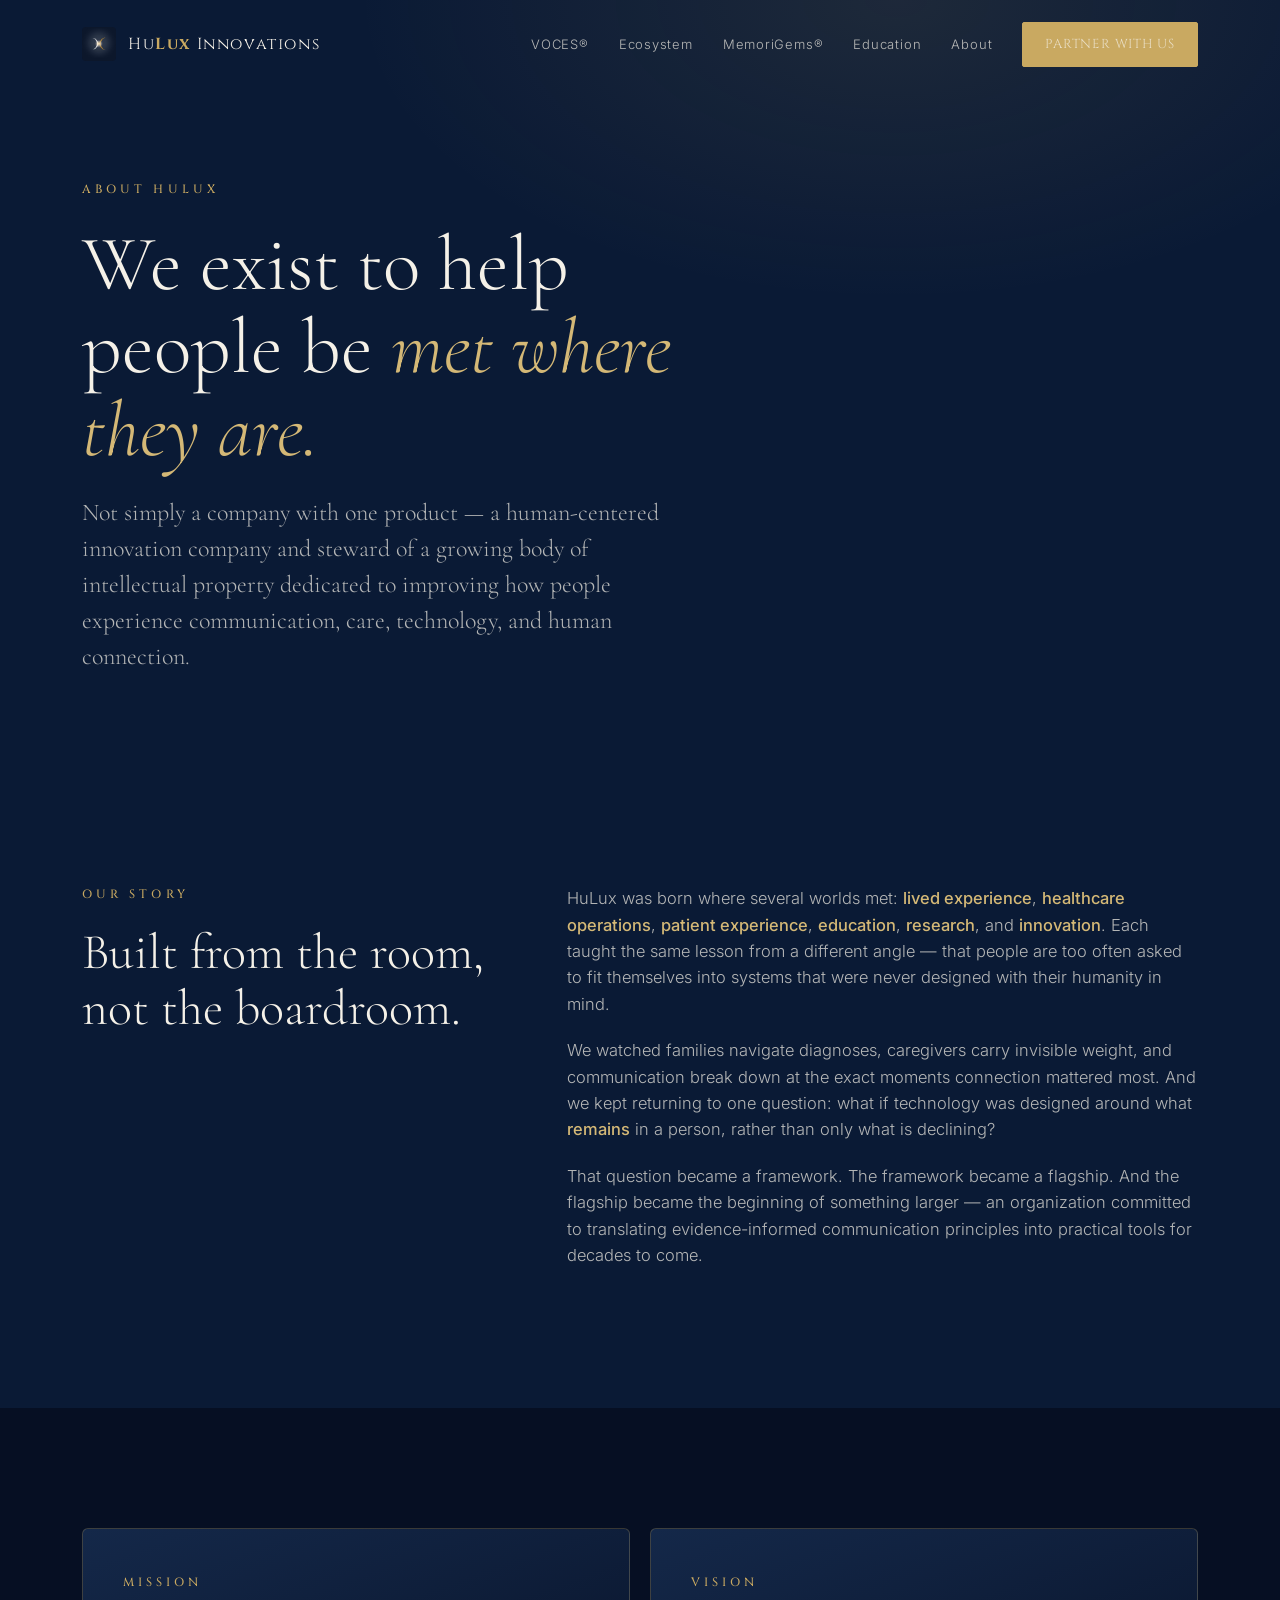
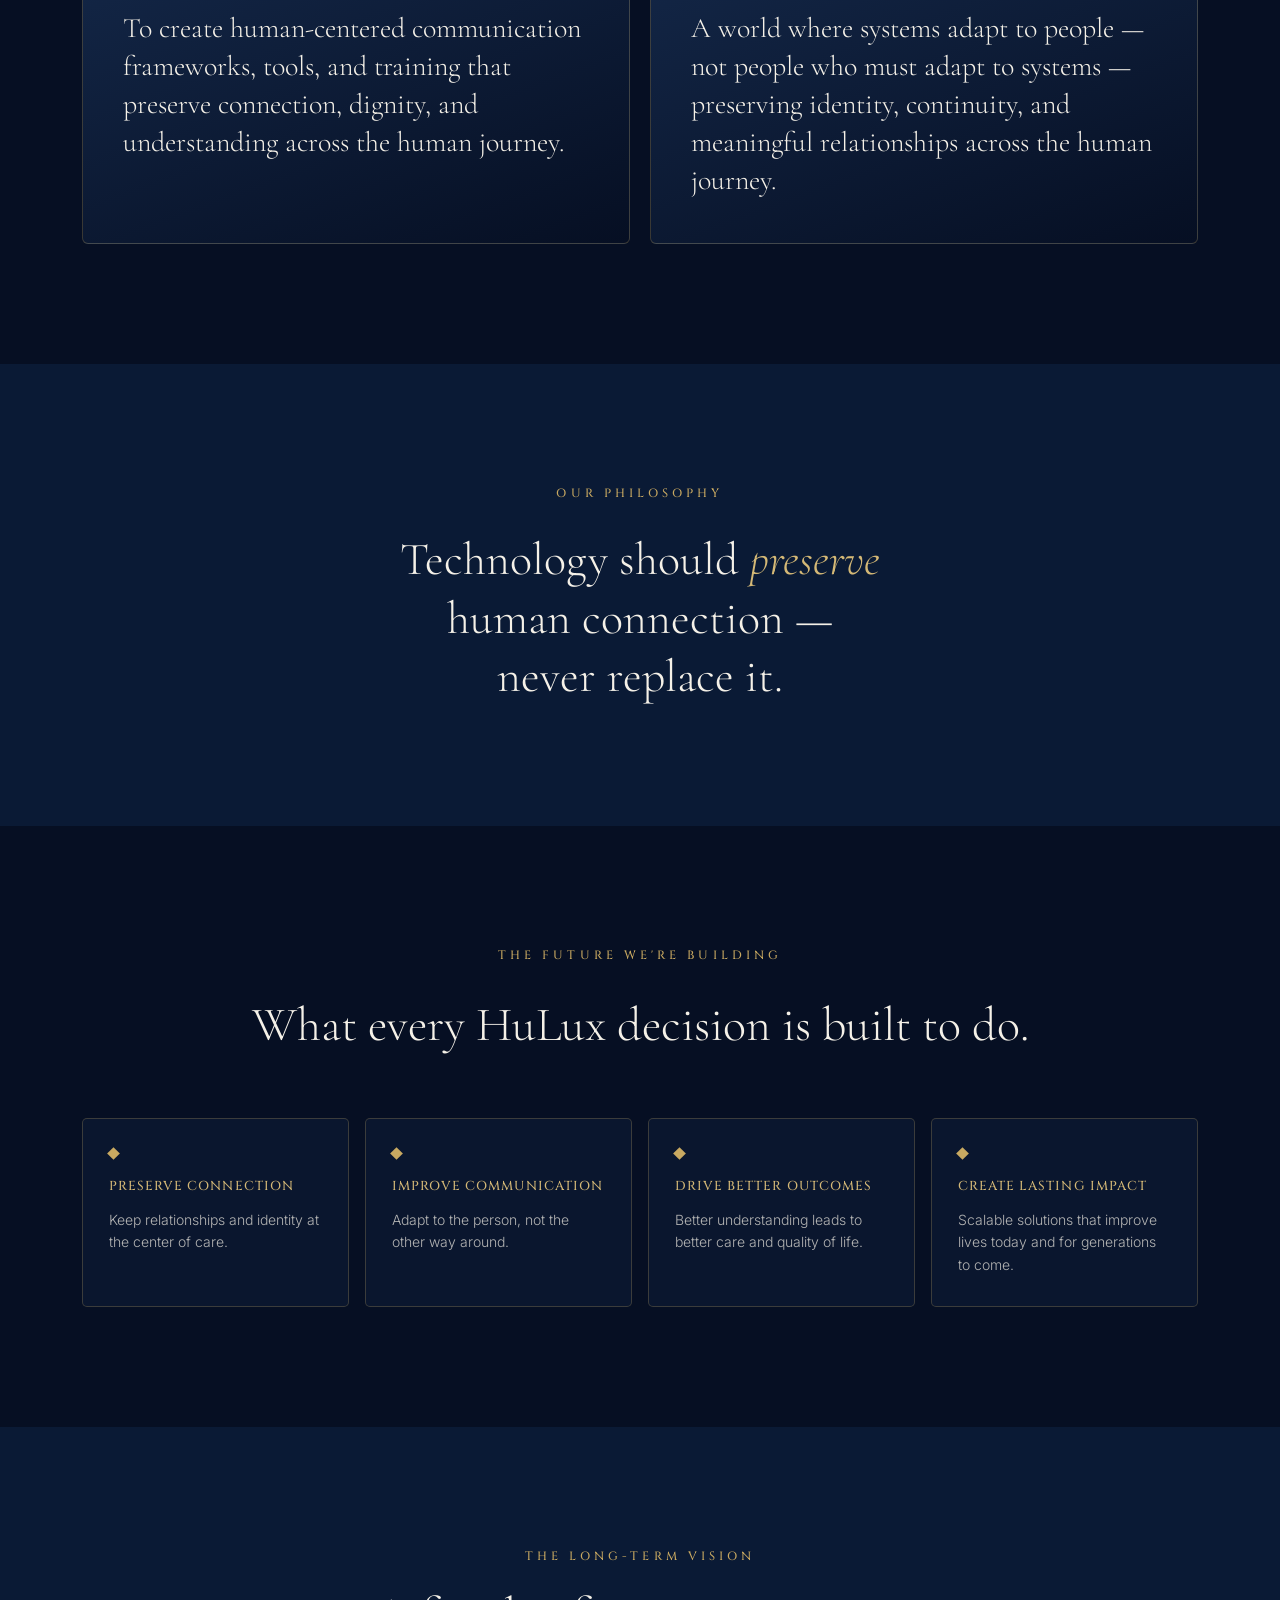
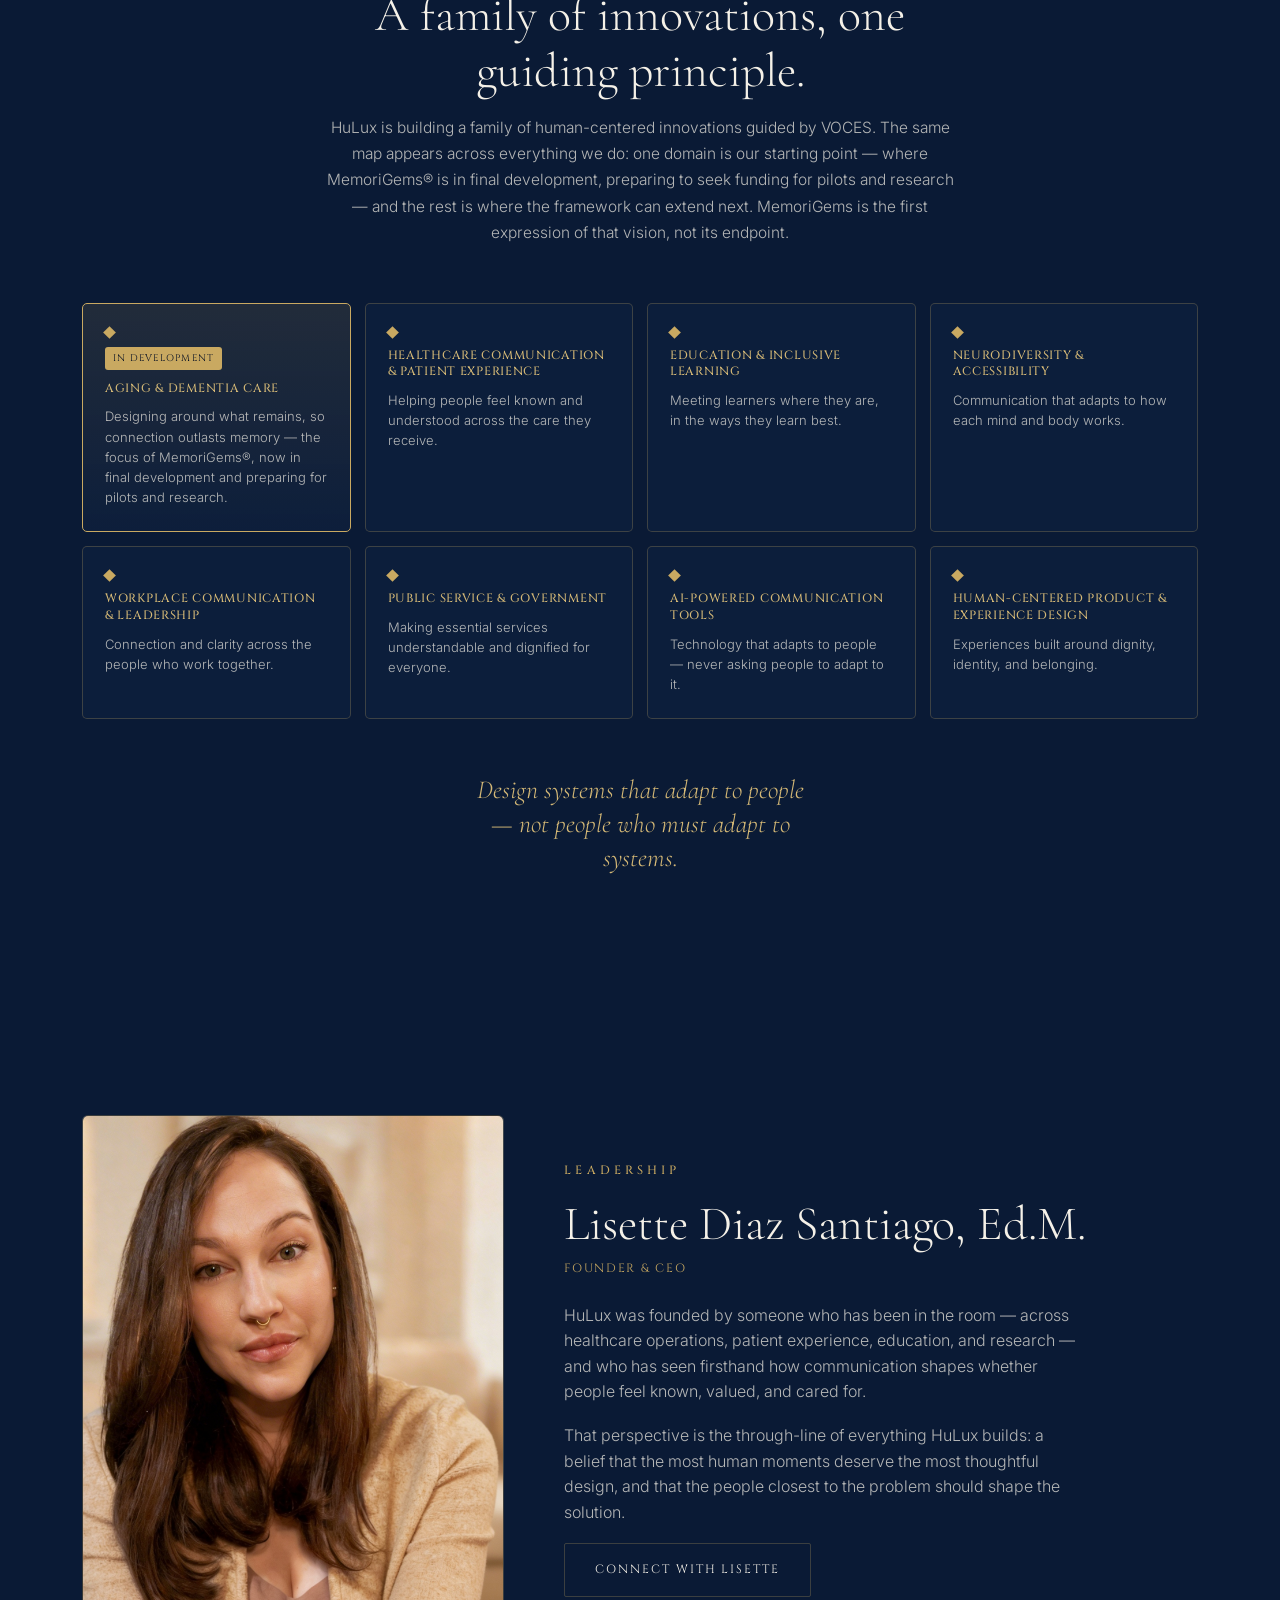
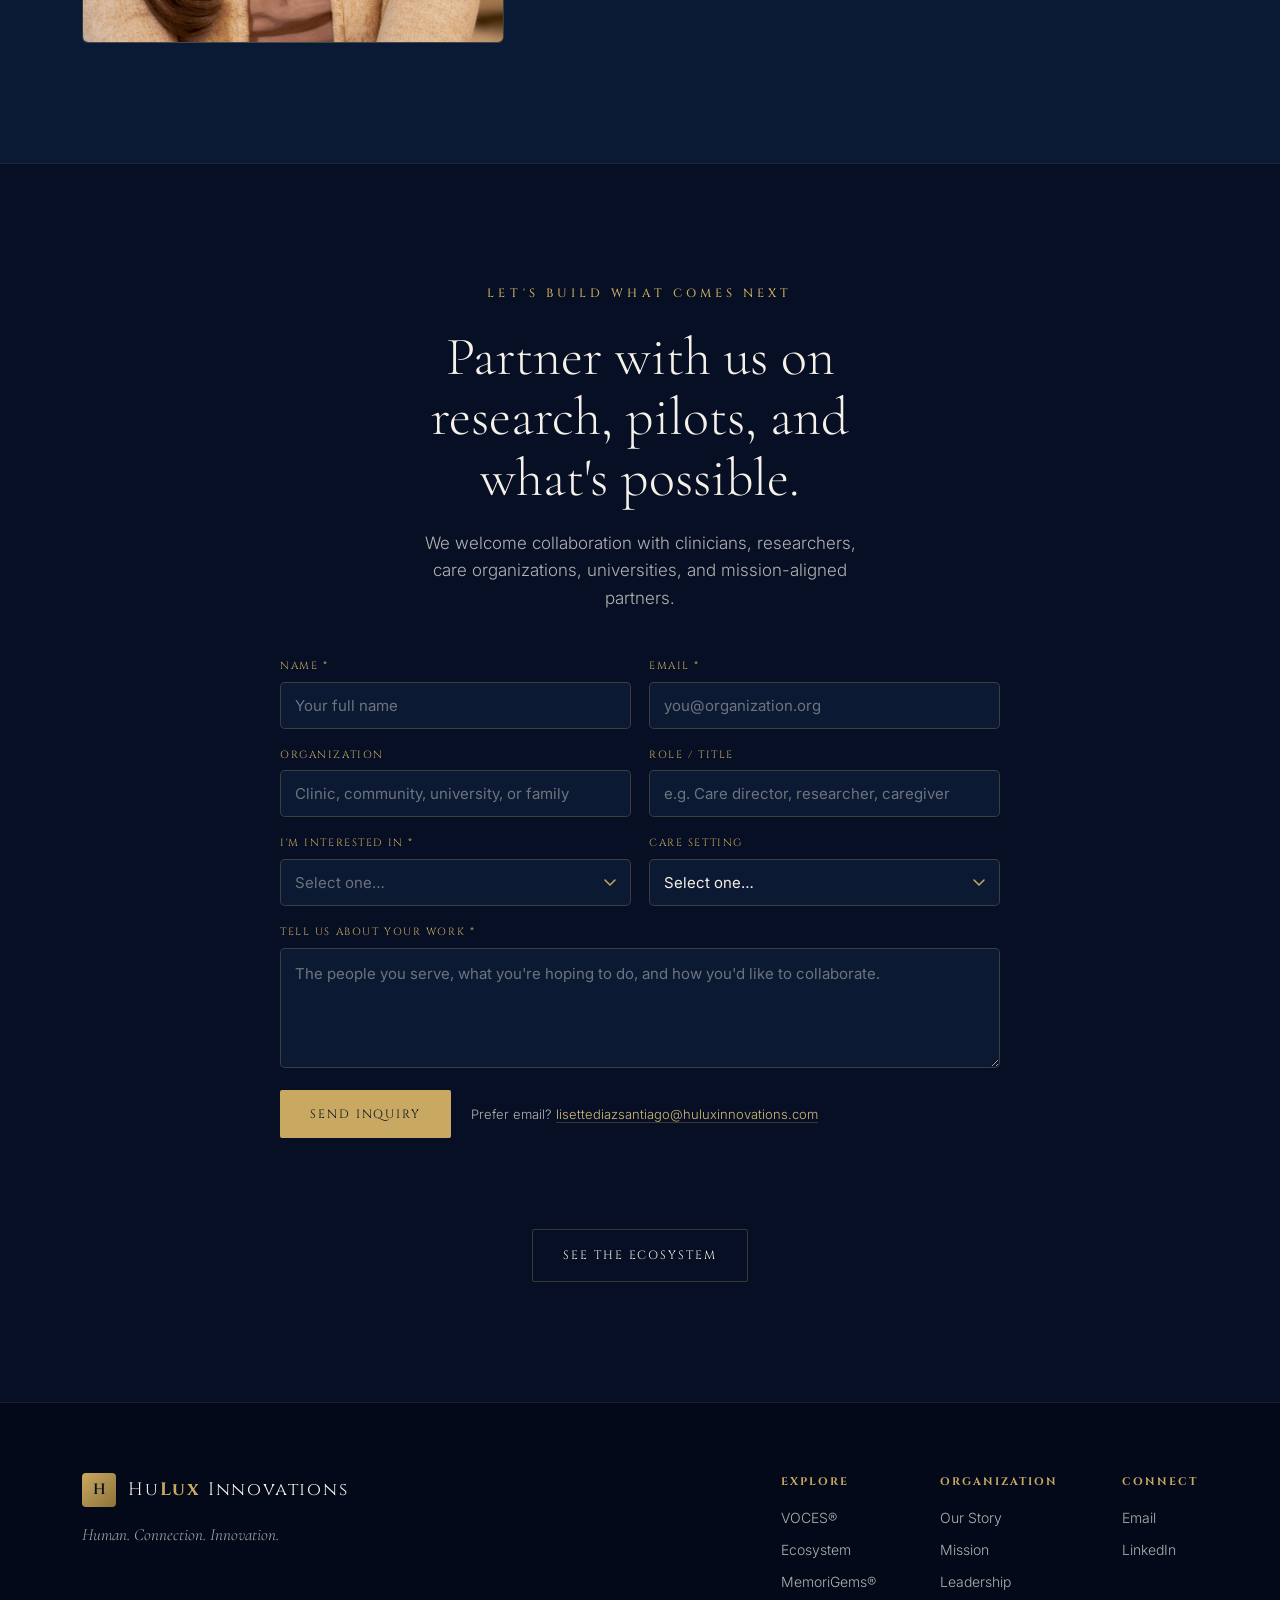
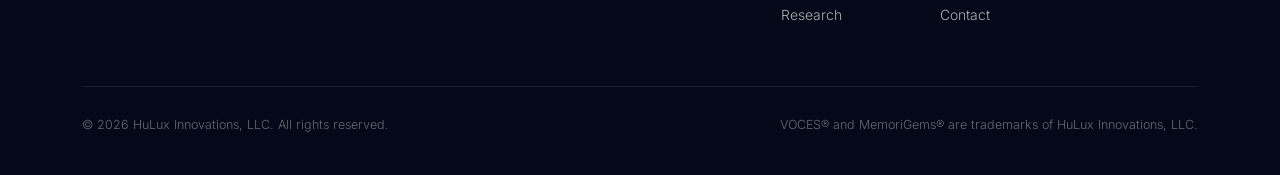
==== commit eccf71b8: "Update about.html" ====
--- a/public/about.html
+++ b/public/about.html
@@ -24,6 +24,7 @@
       <a href="index.html#voces">VOCES®</a>
       <a href="index.html#ecosystem">Ecosystem</a>
       <a href="memorigems.html">MemoriGems®</a>
+      <a href="education.html">Education</a>
       <a href="about.html">About</a>
       <a class="btn btn-primary" href="#contact">Partner with us</a>
     </nav>
@@ -34,6 +35,7 @@
   <a href="index.html#voces">VOCES®</a>
   <a href="index.html#ecosystem">Ecosystem</a>
   <a href="memorigems.html">MemoriGems®</a>
+  <a href="education.html">Education</a>
   <a href="about.html">About</a>
   <a class="btn btn-primary" href="#contact">Partner with us</a>
 </nav>
--- a/public/styles.css
+++ b/public/styles.css
@@ -442,4 +442,74 @@
 .intake-done p{color:var(--cream-muted);font-size:14.5px;line-height:1.65;max-width:46ch;margin:0 auto}
 @media(max-width:560px){.intake .row2{grid-template-columns:1fr}}
 
-
+/* ── Research preprint callout ─────────────────────────────── */
+.pub{max-width:880px;margin:38px auto 0;border:1px solid var(--line);border-left:3px solid var(--gold);border-radius:6px;background:rgba(20,40,73,.32);padding:30px 32px;text-align:left}
+.pub .pub-eyebrow{font-family:var(--display);font-size:10.5px;letter-spacing:.17em;text-transform:uppercase;color:var(--gold);display:block;margin-bottom:14px}
+.pub h3{font-family:var(--serif);font-weight:400;font-size:clamp(20px,2.5vw,26px);line-height:1.3;color:var(--cream);margin:0 0 10px}
+.pub .meta{font-family:var(--serif);font-style:italic;font-size:14px;color:var(--gold-warm);margin-bottom:16px}
+.pub p{font-size:14px;color:var(--cream-muted);line-height:1.65;margin:0 0 18px}
+.pub .cite{font-size:12px;color:var(--cream-faint);line-height:1.6;margin:0 0 20px;word-break:break-word}
+.pub .pub-link{display:inline-flex;align-items:center;gap:8px;font-family:var(--display);font-size:11px;letter-spacing:.1em;text-transform:uppercase;color:var(--navy-deep);background:var(--gold);border-radius:4px;padding:11px 18px;text-decoration:none;transition:background .2s}
+.pub .pub-link:hover{background:var(--gold-warm)}
+
+/* ── Preprint callout · peer-review status badge ───────────── */
+.pub .pub-status{display:inline-flex;align-items:center;gap:9px;font-family:var(--display);font-size:10px;letter-spacing:.12em;text-transform:uppercase;color:var(--gold-warm);border:1px solid var(--line);border-radius:3px;padding:7px 12px;margin-bottom:18px}
+.pub .pub-status .dot{width:7px;height:7px;border-radius:50%;background:var(--gold);box-shadow:0 0 0 3px rgba(201,169,97,.18);flex:none}
+
+/* ── Status color system (shared) ──────────────────────────── */
+:root{
+  --sage:#8FB08A; --sage-glow:rgba(143,176,138,.16);
+  --grow:#B7C9A3; --grow-glow:rgba(183,201,163,.14);
+  --plan:rgba(245,241,232,.4);
+}
+.pub .pub-status.st-review .dot{background:var(--gold);box-shadow:0 0 0 3px rgba(201,169,97,.18)}
+
+/* ── Research Highlights panel (inside featured card) ──────── */
+.highlights{margin:24px 0 26px;border-top:1px solid var(--line-soft);padding-top:24px}
+.highlights .hl-title{font-family:var(--display);font-size:10.5px;letter-spacing:.17em;text-transform:uppercase;color:var(--gold);display:block;margin-bottom:16px}
+.hl-list{list-style:none;margin:0;padding:0;display:grid;gap:15px}
+.hl-item{display:flex;gap:13px;align-items:flex-start}
+.hl-item .hl-mark{width:9px;height:9px;border-radius:50%;margin-top:5px;flex:none;background:var(--gold)}
+.hl-item.st-done .hl-mark{background:var(--sage);box-shadow:0 0 0 3px var(--sage-glow)}
+.hl-item.st-review .hl-mark{background:var(--gold);box-shadow:0 0 0 3px rgba(201,169,97,.18)}
+.hl-item.st-grow .hl-mark{background:var(--grow);box-shadow:0 0 0 3px var(--grow-glow)}
+.hl-item strong{display:block;font-family:var(--sans);font-size:13px;font-weight:600;letter-spacing:.01em;color:var(--cream);margin-bottom:2px}
+.hl-item>div>span{display:block;font-size:13px;color:var(--cream-muted);line-height:1.55}
+
+/* ── VOCES Research Program ────────────────────────────────── */
+.program{background:var(--navy);padding:120px 0}
+.program .eyebrow{display:block;margin-bottom:26px}
+.program-q{font-family:var(--serif);font-weight:300;font-size:clamp(24px,3.3vw,36px);line-height:1.28;color:var(--cream);max-width:26ch;margin:0 0 26px}
+.program-q em{font-style:italic;color:var(--gold-warm)}
+.program-lede{font-size:15px;color:var(--cream-muted);line-height:1.75;max-width:64ch;margin:0 0 40px}
+.sub-eyebrow{font-family:var(--display);font-size:11px;font-weight:500;letter-spacing:.28em;text-transform:uppercase;color:var(--gold);display:block;margin:0 0 22px;padding-top:10px}
+.app-grid{display:grid;grid-template-columns:repeat(2,1fr);gap:18px;margin-bottom:52px}
+.app-card{border:1px solid var(--line);border-left:3px solid var(--gold);border-radius:6px;padding:32px 30px;background:rgba(20,40,73,.28)}
+.app-card h3{font-family:var(--serif);font-size:27px;color:var(--gold-warm);margin-bottom:12px;font-weight:400}
+.app-card h3 .reg{font-size:14px;vertical-align:super;color:var(--gold-deep);margin-left:1px}
+.app-card p{font-size:14.5px;color:var(--cream-muted);line-height:1.65}
+.tag-list{list-style:none;margin:0;padding:0;display:flex;flex-wrap:wrap;gap:10px}
+.tag-list li{font-family:var(--sans);font-size:13px;letter-spacing:.02em;color:var(--cream-soft);border:1px solid var(--line);border-radius:40px;padding:9px 18px;background:rgba(20,40,73,.3)}
+
+/* ── Research Timeline ─────────────────────────────────────── */
+.timeline{background:var(--navy-deep);padding:120px 0}
+.timeline .eyebrow{display:block;margin-bottom:22px;text-align:center}
+.timeline h2{font-family:var(--serif);font-weight:300;font-size:clamp(30px,4.4vw,48px);text-align:center;max-width:20ch;margin:0 auto 18px;line-height:1.14}
+.timeline .note{text-align:center;color:var(--cream-faint);font-size:15px;max-width:60ch;margin:0 auto 54px;line-height:1.7}
+.tl-grid{display:grid;grid-template-columns:repeat(3,1fr);gap:18px}
+.tl-card{position:relative;border:1px solid var(--line);border-radius:6px;background:rgba(20,40,73,.3);padding:28px 26px 26px;display:flex;flex-direction:column}
+.tl-year{font-family:var(--display);font-size:11px;font-weight:500;letter-spacing:.2em;text-transform:uppercase;color:var(--gold);margin-bottom:14px}
+.tl-card h3{font-family:var(--serif);font-weight:400;font-size:20px;line-height:1.28;color:var(--cream);margin:0 0 10px}
+.tl-meta{font-size:13px;color:var(--cream-muted);line-height:1.55;margin-bottom:18px;flex:1}
+.tl-status{display:inline-flex;align-items:center;gap:8px;align-self:flex-start;font-family:var(--display);font-size:10px;letter-spacing:.12em;text-transform:uppercase;color:var(--cream-soft);border:1px solid var(--line);border-radius:3px;padding:6px 11px}
+.tl-status .tl-dot{width:7px;height:7px;border-radius:50%;flex:none;background:var(--gold)}
+.tl-status.st-done .tl-dot{background:var(--sage);box-shadow:0 0 0 3px var(--sage-glow)}
+.tl-status.st-review .tl-dot{background:var(--gold);box-shadow:0 0 0 3px rgba(201,169,97,.18)}
+.tl-status.st-grow .tl-dot{background:var(--grow);box-shadow:0 0 0 3px var(--grow-glow)}
+.tl-status.st-plan .tl-dot{background:var(--plan)}
+
+/* ── Responsive · new sections ─────────────────────────────── */
+@media(max-width:820px){
+  .app-grid{grid-template-columns:1fr}
+  .tl-grid{grid-template-columns:1fr}
+}
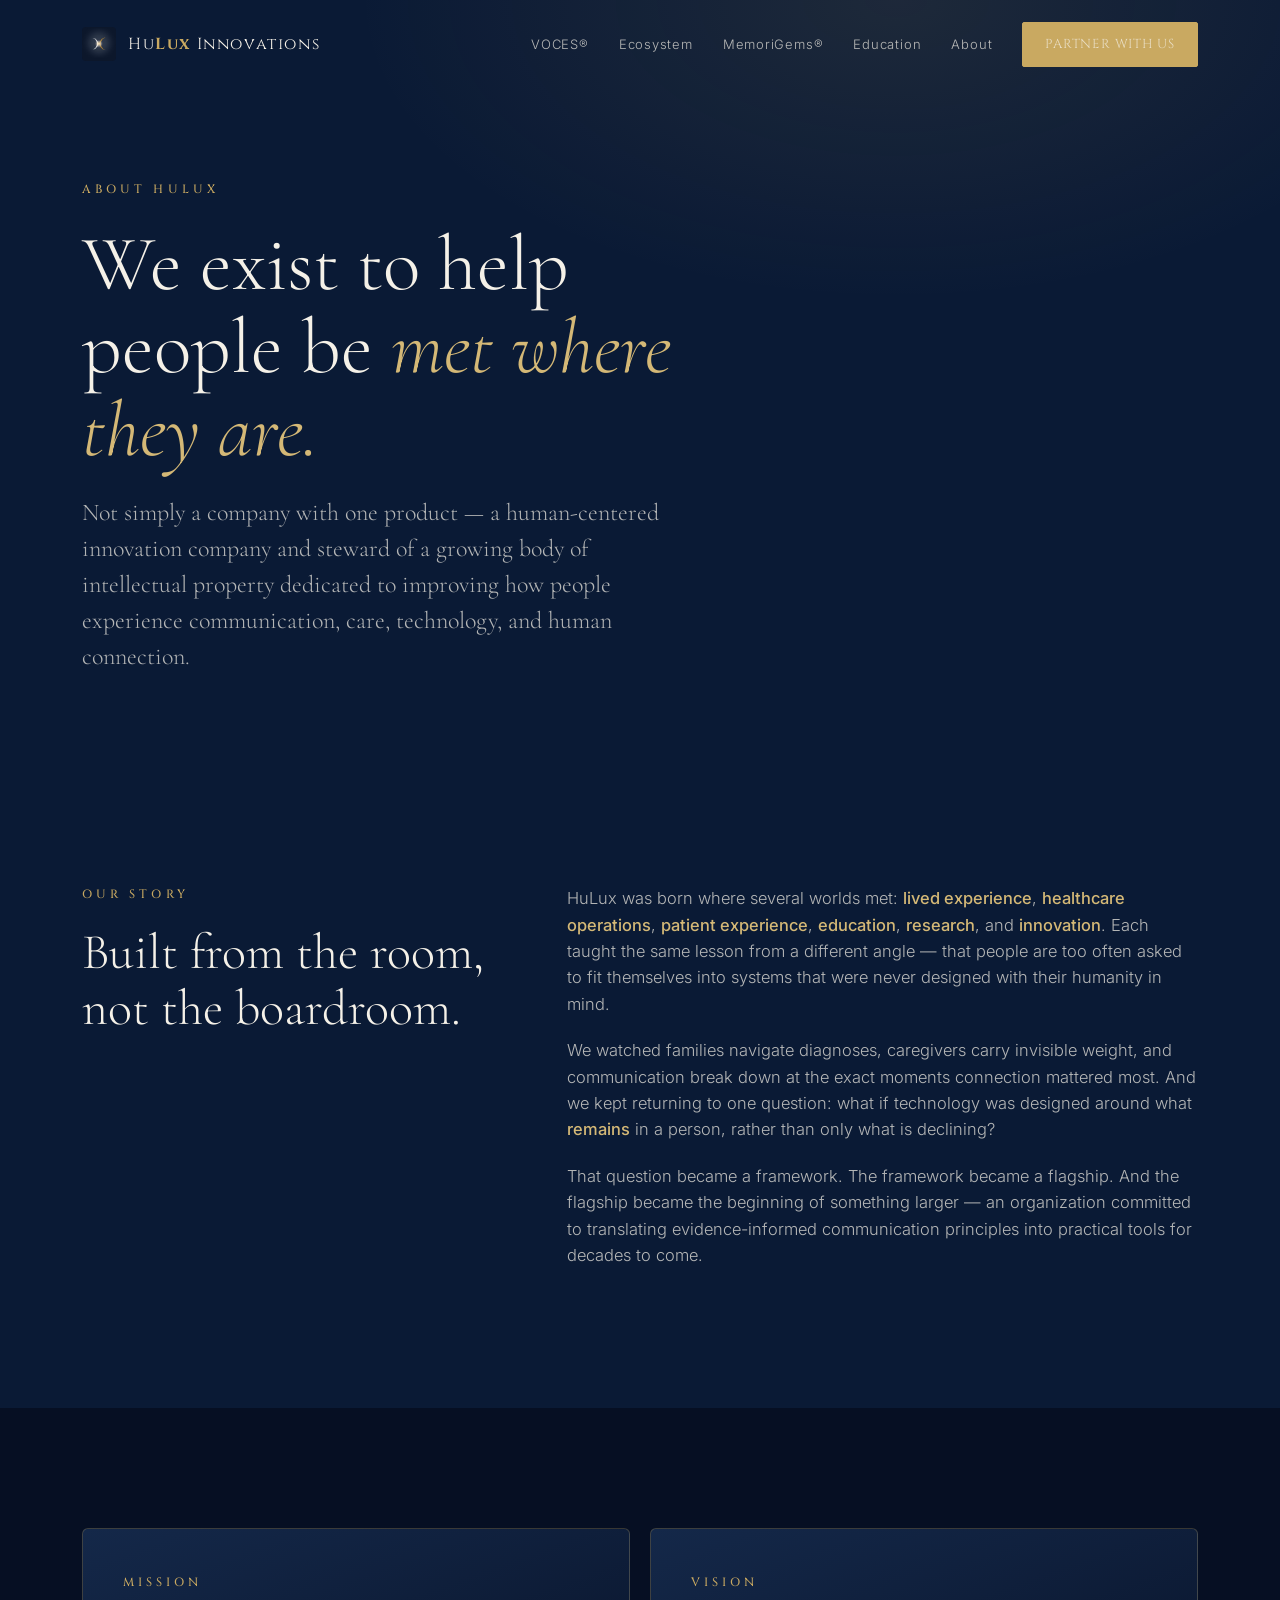
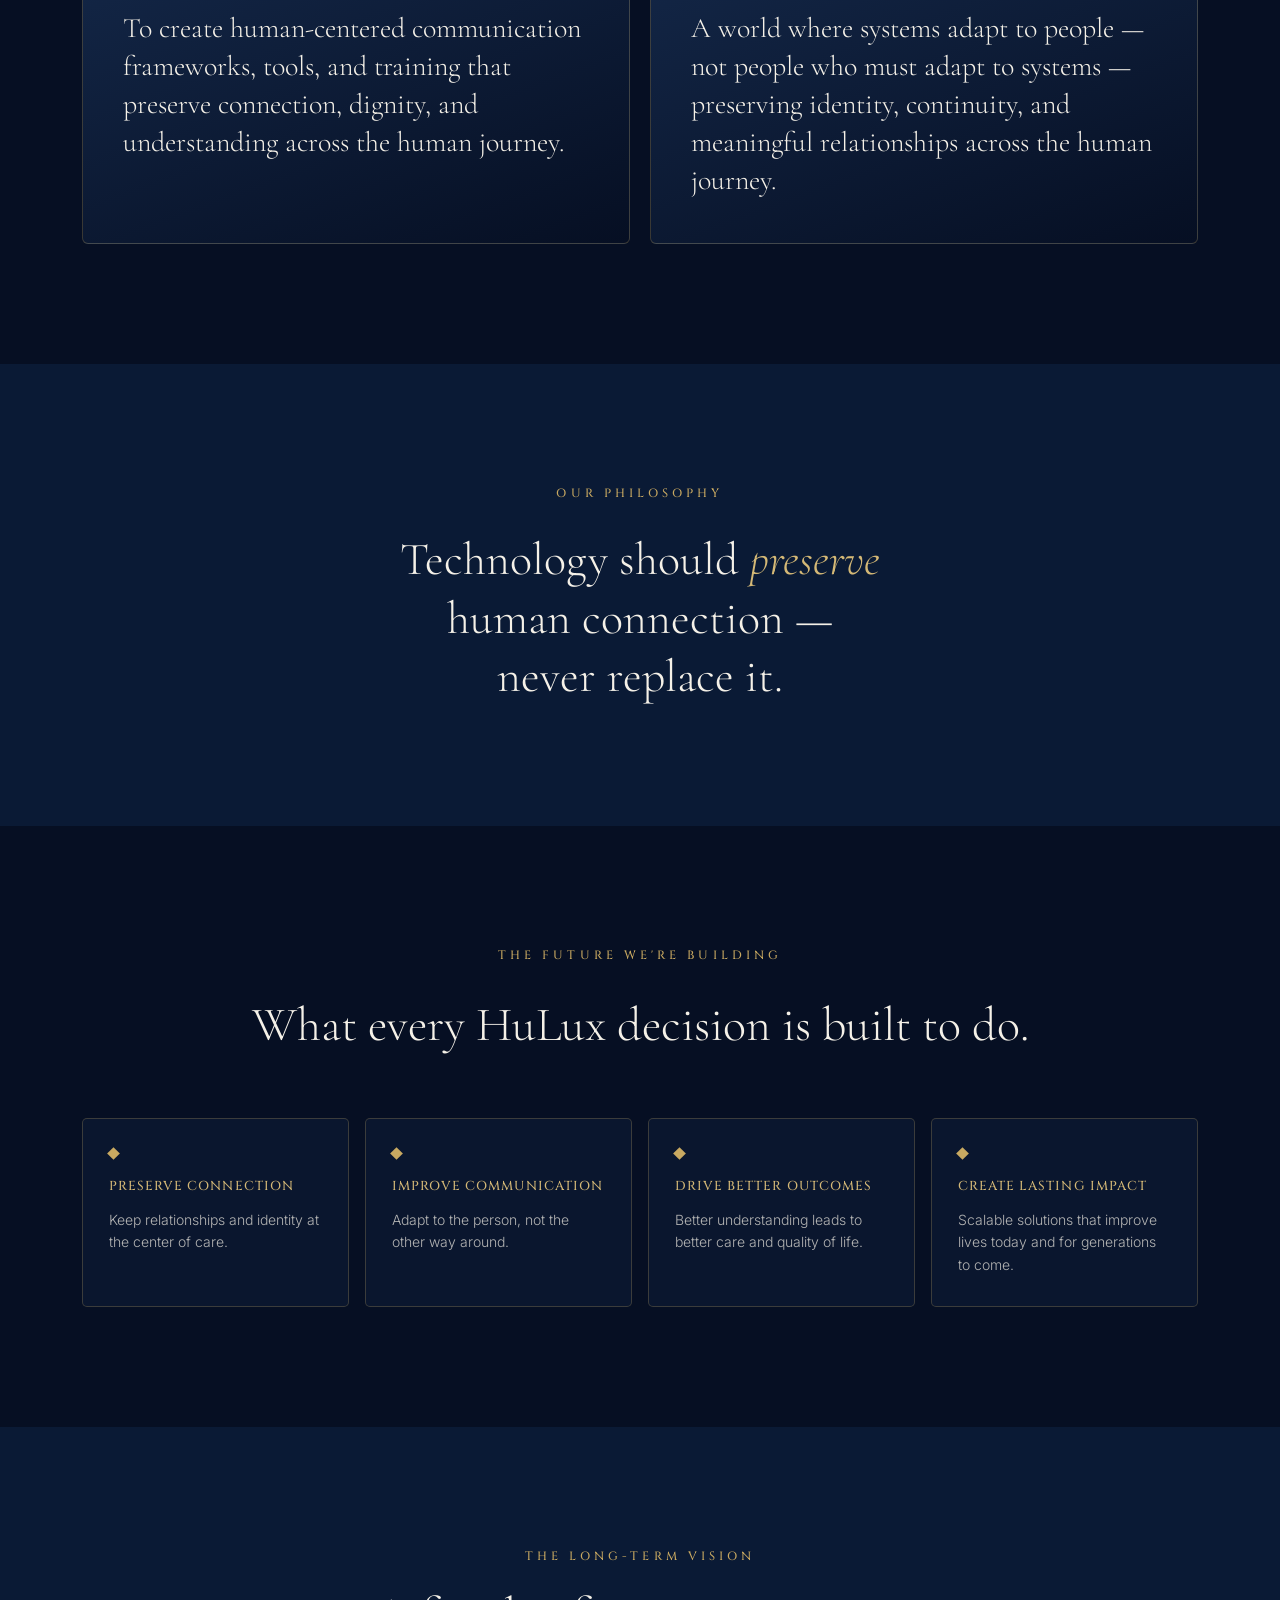
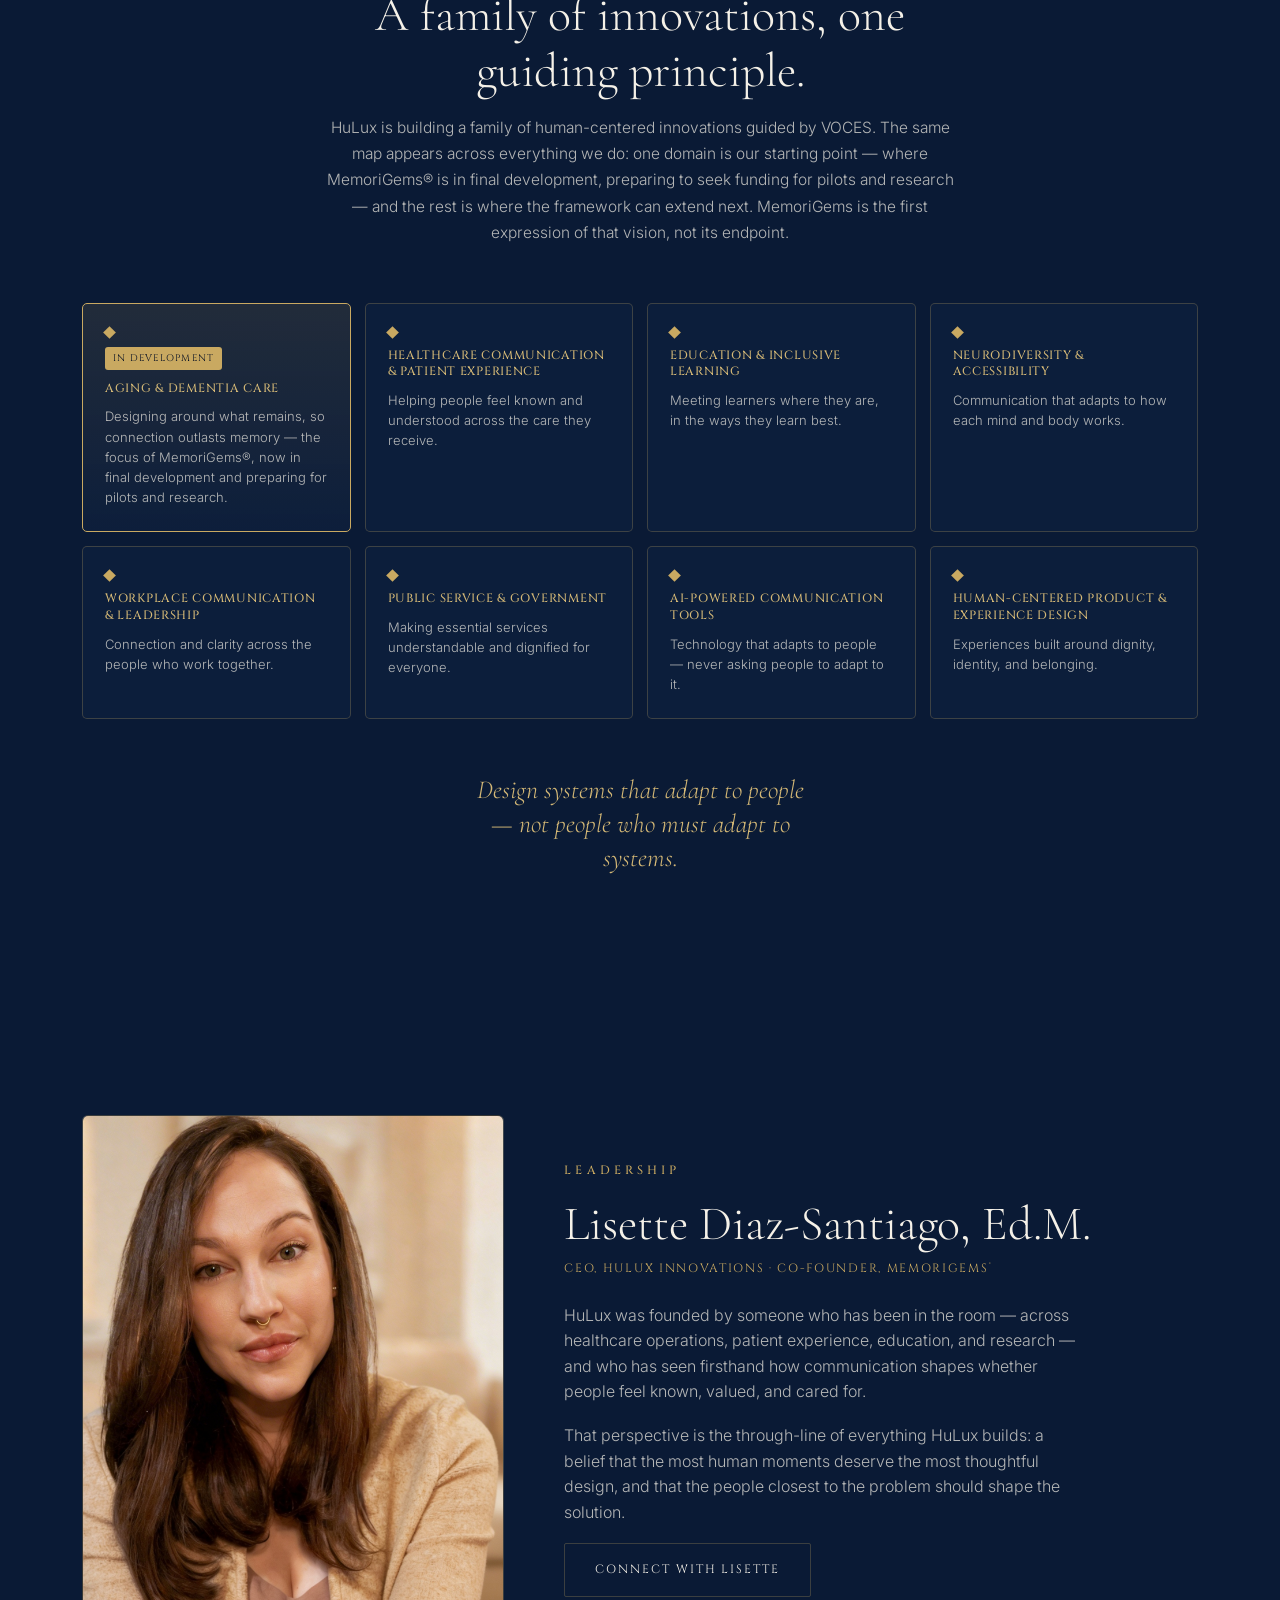
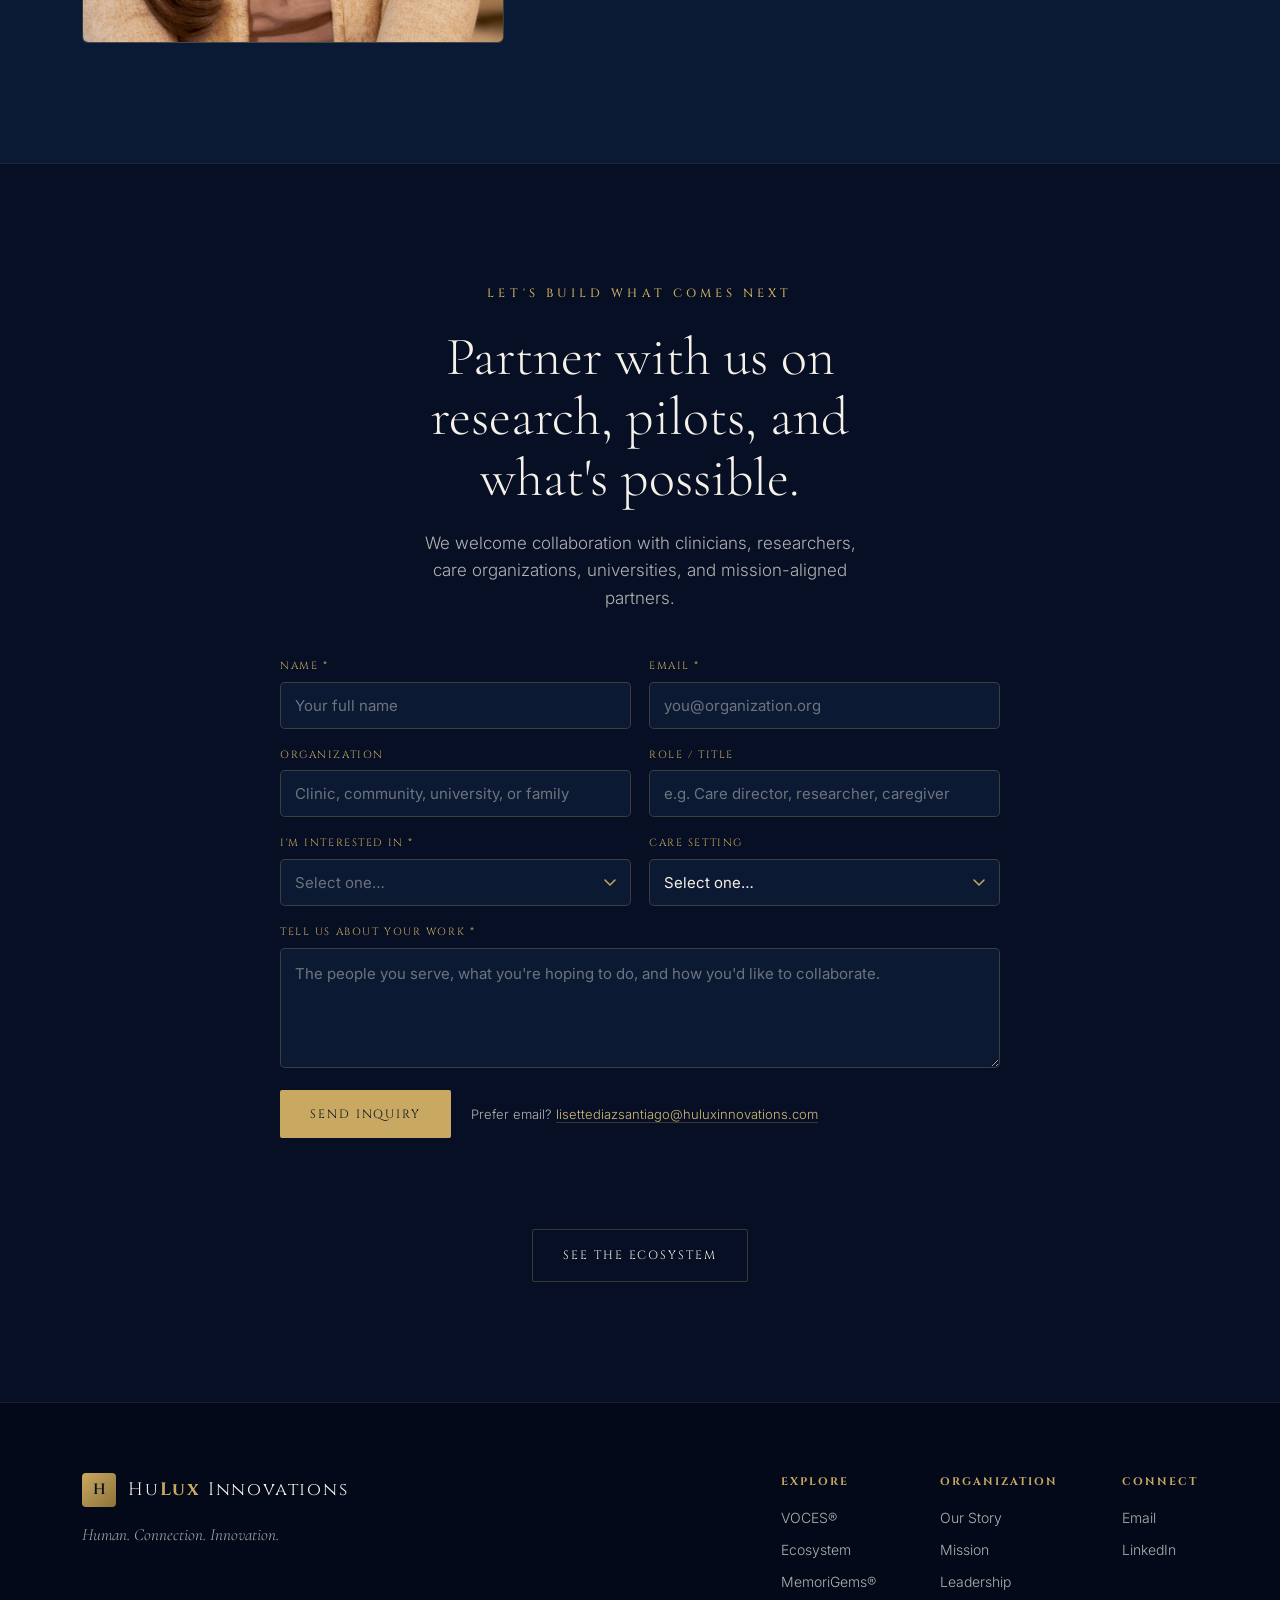
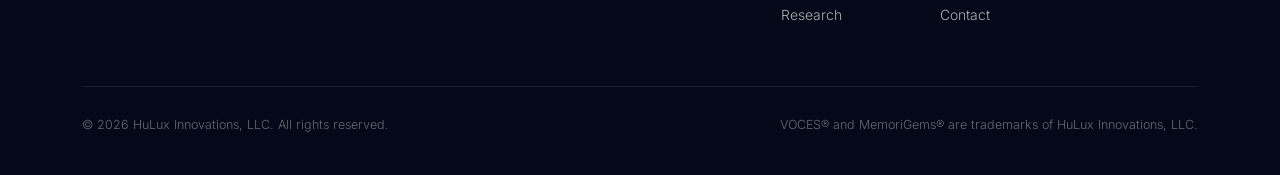
==== commit d6c85bf4: "update" ====
--- a/public/about.html
+++ b/public/about.html
@@ -126,12 +126,12 @@
   <div class="wrap">
     <div class="grid">
       <div class="photo reveal">
-        <img src="lisette-headshot.jpg" alt="Lisette Diaz Santiago, Founder of HuLux Innovations" onerror="this.parentElement.style.minHeight='420px'">
+        <img src="lisette-headshot.jpg" alt="Lisette Diaz-Santiago, CEO of HuLux Innovations" onerror="this.parentElement.style.minHeight='420px'">
       </div>
       <div class="reveal">
         <span class="eyebrow">Leadership</span>
-        <h2>Lisette Diaz Santiago, Ed.M.</h2>
-        <div class="role">Founder &amp; CEO</div>
+        <h2>Lisette Diaz-Santiago, Ed.M.</h2>
+        <div class="role">CEO, HuLux Innovations · Co-Founder, MemoriGems<sup style="font-size:.55em;vertical-align:super;margin-left:1px">®</sup></div>
         <p>HuLux was founded by someone who has been in the room — across healthcare operations, patient experience, education, and research — and who has seen firsthand how communication shapes whether people feel known, valued, and cared for.</p>
         <p>That perspective is the through-line of everything HuLux builds: a belief that the most human moments deserve the most thoughtful design, and that the people closest to the problem should shape the solution.</p>
         <div class="cta-row"><a class="btn btn-ghost" href="index.html#contact">Connect with Lisette</a></div>
--- a/public/styles.css
+++ b/public/styles.css
@@ -513,3 +513,104 @@
   .app-grid{grid-template-columns:1fr}
   .tl-grid{grid-template-columns:1fr}
 }
+
+/* ══════════════════════════════════════════════════════════════
+   EDUCATION · Speaking & Workshops page
+   ══════════════════════════════════════════════════════════════ */
+.edu{padding:110px 0}
+.edu .eyebrow.center,.edu .center{display:block;text-align:center}
+.edu>.wrap>.eyebrow{margin-bottom:22px}
+.edu h2{font-family:var(--serif);font-weight:300;font-size:clamp(30px,4.4vw,48px);line-height:1.14;color:var(--cream);margin:0 auto 18px;max-width:22ch}
+.edu h2.center{text-align:center}
+.edu .note{color:var(--cream-faint);font-size:15px;max-width:62ch;margin:0 auto 54px;line-height:1.7}
+.edu .note.center{text-align:center}
+.edu .reg{font-size:.5em;vertical-align:super;color:var(--gold-deep);margin-left:1px}
+
+/* hero tweaks */
+.edu-hero-support{font-family:var(--sans)!important;font-size:15.5px!important;color:var(--cream-muted)!important;max-width:60ch!important;line-height:1.75!important;margin-top:22px}
+.edu-hero-support strong{color:var(--cream);font-weight:500}
+.edu-hero-cta{display:flex;gap:16px;flex-wrap:wrap;margin-top:38px}
+
+/* section backgrounds (alternating rhythm) */
+.edu-topics{background:var(--navy-deep)}
+.edu-for{background:var(--navy)}
+.edu-formats{background:var(--navy-deep)}
+.edu-voces{background:linear-gradient(160deg,var(--navy),var(--navy-deep))}
+.edu-bio{background:var(--navy-deep)}
+.edu-why{background:var(--navy)}
+.edu-current{background:var(--navy-deep)}
+.edu-inquire{background:linear-gradient(200deg,var(--navy),var(--navy-deep))}
+
+/* ── Featured topics ───────────────────────────────────────── */
+.topic-grid{display:grid;grid-template-columns:repeat(3,1fr);gap:20px}
+.topic-card{display:flex;flex-direction:column;border:1px solid var(--line);border-radius:8px;background:rgba(20,40,73,.3);padding:32px 28px;transition:transform .25s ease,border-color .25s ease,background .25s ease}
+.topic-card:hover{transform:translateY(-4px);border-color:rgba(201,169,97,.5);background:rgba(20,40,73,.45)}
+.t-icon{display:inline-flex;align-items:center;justify-content:center;width:46px;height:46px;border-radius:11px;border:1px solid var(--line);color:var(--gold);background:rgba(201,169,97,.07);margin-bottom:20px}
+.t-icon svg{width:23px;height:23px}
+.topic-card h3{font-family:var(--serif);font-weight:400;font-size:23px;line-height:1.22;color:var(--cream);margin:0 0 8px}
+.t-sub{font-family:var(--serif);font-style:italic;font-size:15px;color:var(--gold-warm);margin:0 0 14px;line-height:1.4}
+.t-desc{font-size:14px;color:var(--cream-muted);line-height:1.65;margin:0 0 20px}
+.t-meta{border-top:1px solid var(--line-soft);padding-top:16px;display:grid;gap:12px;margin-top:auto}
+.t-meta>div{font-size:13px;color:var(--cream-soft);line-height:1.5}
+.t-label{display:block;font-family:var(--display);font-size:9.5px;letter-spacing:.16em;text-transform:uppercase;color:var(--gold);margin-bottom:3px}
+.t-more{display:inline-block;margin-top:20px;font-family:var(--display);font-size:11px;letter-spacing:.12em;text-transform:uppercase;color:var(--gold-warm);text-decoration:none;transition:color .2s}
+.t-more:hover{color:var(--gold)}
+
+/* ── Who it's for ──────────────────────────────────────────── */
+.for-grid{display:grid;grid-template-columns:repeat(3,1fr);gap:16px}
+.for-card{display:flex;align-items:center;gap:16px;border:1px solid var(--line);border-radius:7px;background:rgba(20,40,73,.28);padding:20px 22px;font-family:var(--serif);font-size:20px;color:var(--cream)}
+.f-ic{display:inline-flex;align-items:center;justify-content:center;width:40px;height:40px;border-radius:9px;background:rgba(201,169,97,.08);color:var(--gold);flex:none}
+.f-ic svg{width:21px;height:21px}
+
+/* ── Formats ───────────────────────────────────────────────── */
+.format-row{display:flex;flex-wrap:wrap;justify-content:center;gap:14px;max-width:900px;margin:0 auto}
+.format-chip{font-family:var(--display);font-size:12px;letter-spacing:.14em;text-transform:uppercase;color:var(--cream-soft);border:1px solid var(--line);border-radius:44px;padding:14px 26px;background:rgba(20,40,73,.32);transition:border-color .2s,color .2s}
+.format-chip:hover{border-color:var(--gold);color:var(--gold-warm)}
+
+/* ── VOCES flow ────────────────────────────────────────────── */
+.flow{display:flex;flex-direction:column;align-items:center;max-width:560px;margin:0 auto}
+.flow-node{width:100%;text-align:center;border:1px solid var(--line);border-radius:9px;background:rgba(20,40,73,.32);padding:26px 30px}
+.flow-node.root{border-color:var(--gold);border-width:1px;background:linear-gradient(180deg,rgba(201,169,97,.14),rgba(20,40,73,.4));box-shadow:0 0 0 1px rgba(201,169,97,.14)}
+.flow-node.future{border-style:dashed;background:rgba(20,40,73,.22)}
+.fn-tag{display:inline-block;font-family:var(--display);font-size:9.5px;letter-spacing:.18em;text-transform:uppercase;color:var(--gold);margin-bottom:10px}
+.flow-node h3{font-family:var(--serif);font-weight:400;font-size:clamp(24px,3vw,30px);color:var(--cream);margin:0 0 8px}
+.flow-node.root h3{color:var(--gold-warm);font-size:clamp(28px,3.6vw,36px)}
+.flow-node p{font-size:14px;color:var(--cream-muted);line-height:1.6;margin:0;max-width:42ch;margin-inline:auto}
+.flow-arrow{color:var(--gold-deep);height:34px;display:flex;align-items:center;justify-content:center}
+.flow-arrow svg{height:34px;width:auto}
+
+/* ── Speaker bio list ──────────────────────────────────────── */
+.edu-bio .role{font-family:var(--serif);font-style:italic;font-size:17px;color:var(--gold-warm);margin:6px 0 22px}
+.bio-list{list-style:none;margin:0 0 28px;padding:0;display:grid;gap:13px}
+.bio-list li{position:relative;padding-left:26px;font-size:15px;color:var(--cream-muted);line-height:1.5}
+.bio-list li::before{content:"";position:absolute;left:0;top:7px;width:8px;height:8px;border-radius:50%;background:var(--gold);box-shadow:0 0 0 3px rgba(201,169,97,.16)}
+.bio-list li em{font-style:italic;color:var(--cream)}
+
+/* ── Why invite (value cards) ──────────────────────────────── */
+.why-grid{display:grid;grid-template-columns:repeat(4,1fr);gap:16px}
+.why-card{border:1px solid var(--line);border-radius:7px;background:rgba(20,40,73,.28);padding:26px 24px}
+.why-card h3{font-family:var(--display);font-size:12px;font-weight:500;letter-spacing:.08em;text-transform:uppercase;color:var(--gold);margin:0 0 10px}
+.why-card p{font-size:13.5px;color:var(--cream-muted);line-height:1.6;margin:0}
+
+/* ── Current research & topics ─────────────────────────────── */
+.current-grid{display:grid;grid-template-columns:repeat(3,1fr);gap:18px}
+.current-card{border:1px solid var(--line);border-left:3px solid var(--gold);border-radius:7px;background:rgba(20,40,73,.3);padding:26px 26px}
+.c-eyebrow{display:block;font-family:var(--display);font-size:9.5px;letter-spacing:.16em;text-transform:uppercase;color:var(--gold-deep);margin-bottom:10px}
+.current-card h3{font-family:var(--serif);font-weight:400;font-size:22px;color:var(--cream);margin:0 0 8px;line-height:1.25}
+.current-card p{font-size:13.5px;color:var(--cream-muted);line-height:1.6;margin:0}
+
+/* ── Nav active state ──────────────────────────────────────── */
+.nav-links a.active{color:var(--gold-warm)}
+
+/* ── Education · responsive ────────────────────────────────── */
+@media(max-width:960px){
+  .topic-grid,.for-grid,.current-grid{grid-template-columns:repeat(2,1fr)}
+  .why-grid{grid-template-columns:repeat(2,1fr)}
+}
+@media(max-width:620px){
+  .edu{padding:84px 0}
+  .topic-grid,.for-grid,.current-grid,.why-grid{grid-template-columns:1fr}
+  .edu-hero-cta .btn{width:100%;text-align:center}
+  .for-card{font-size:18px}
+  .format-chip{padding:12px 20px;font-size:11px}
+}
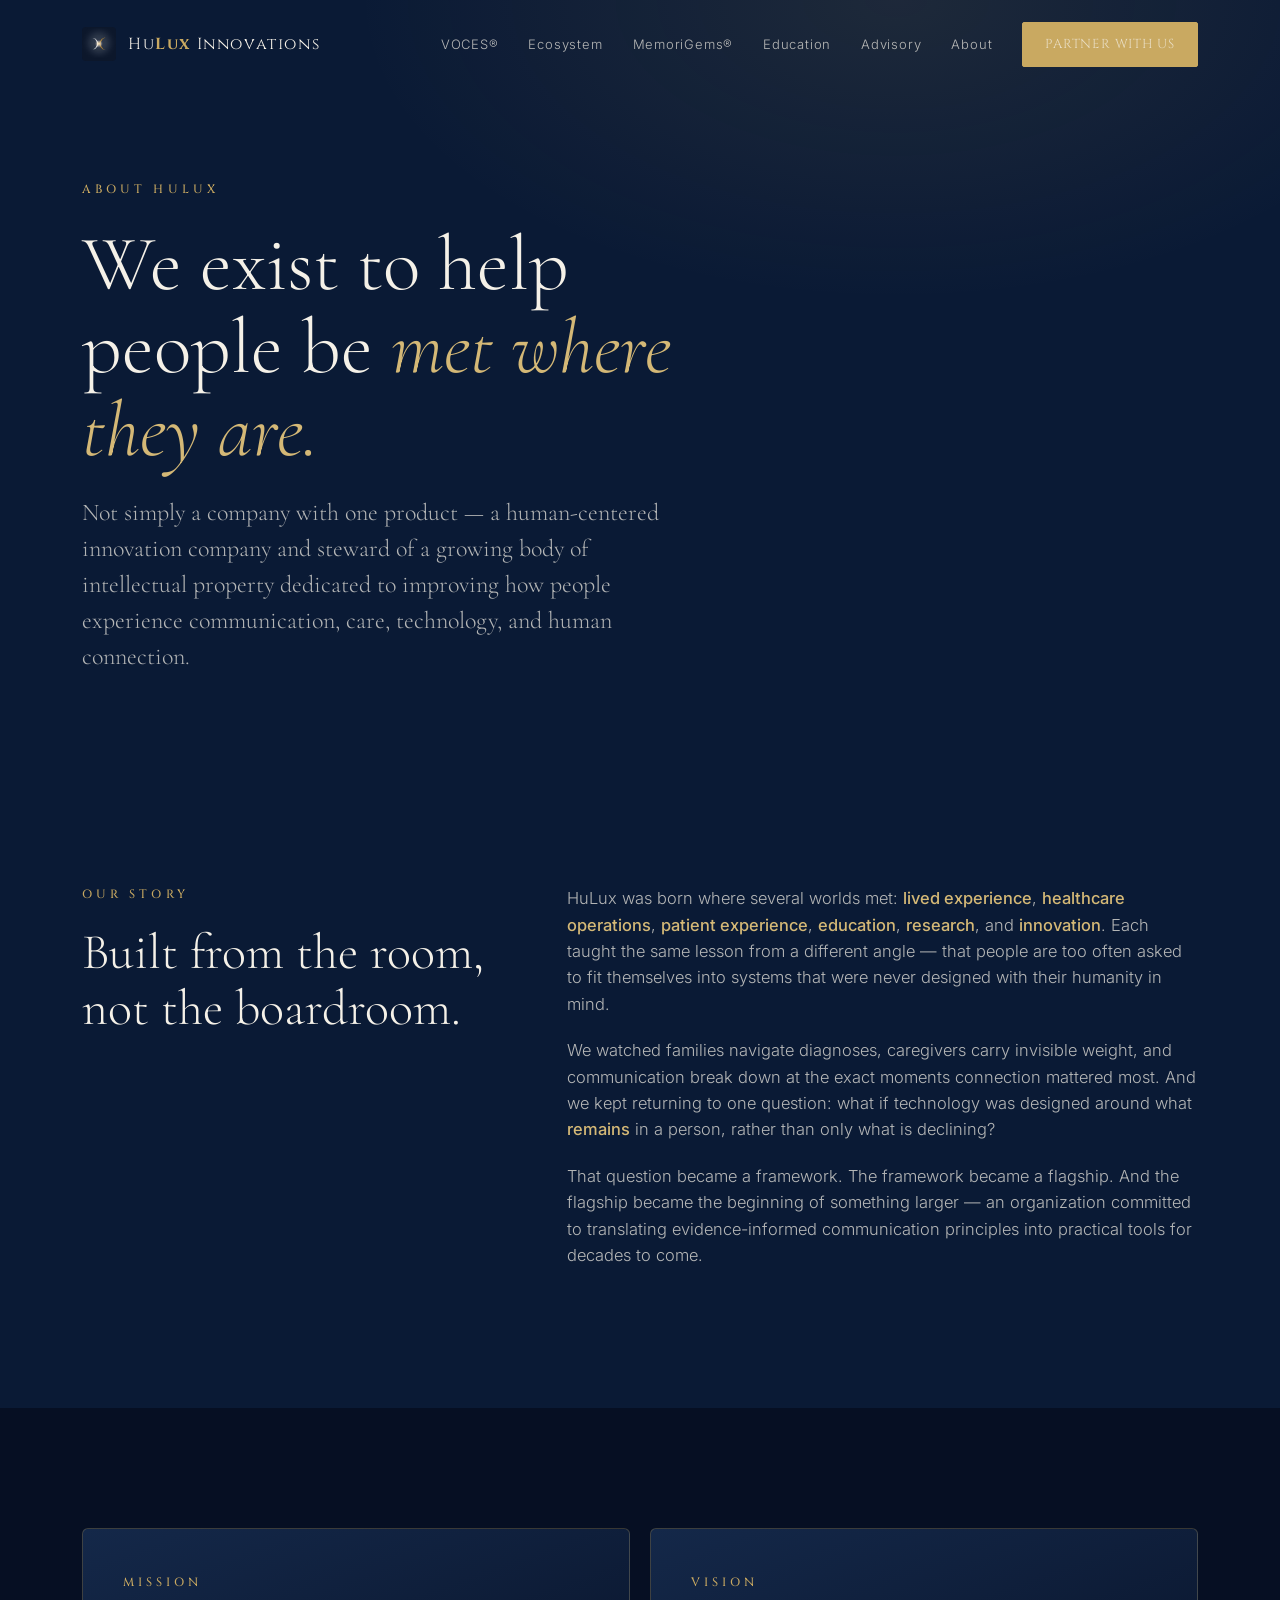
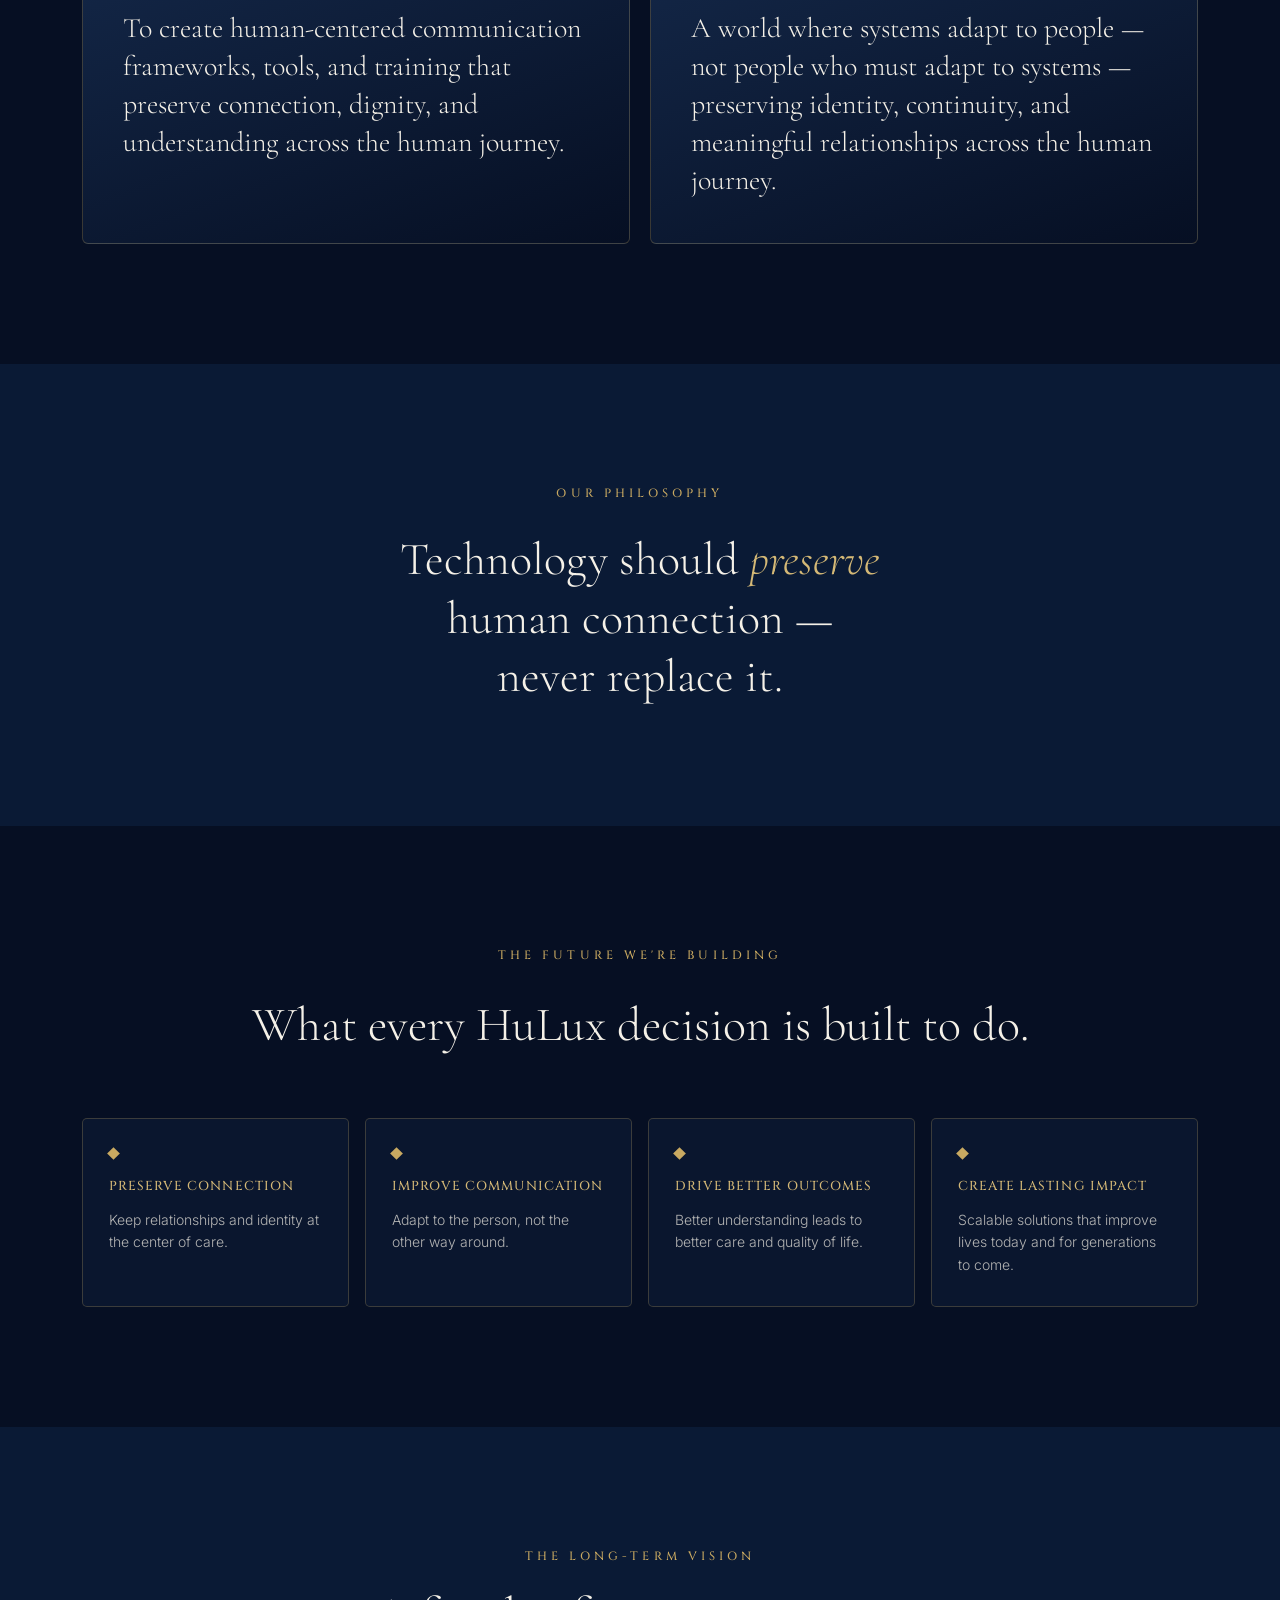
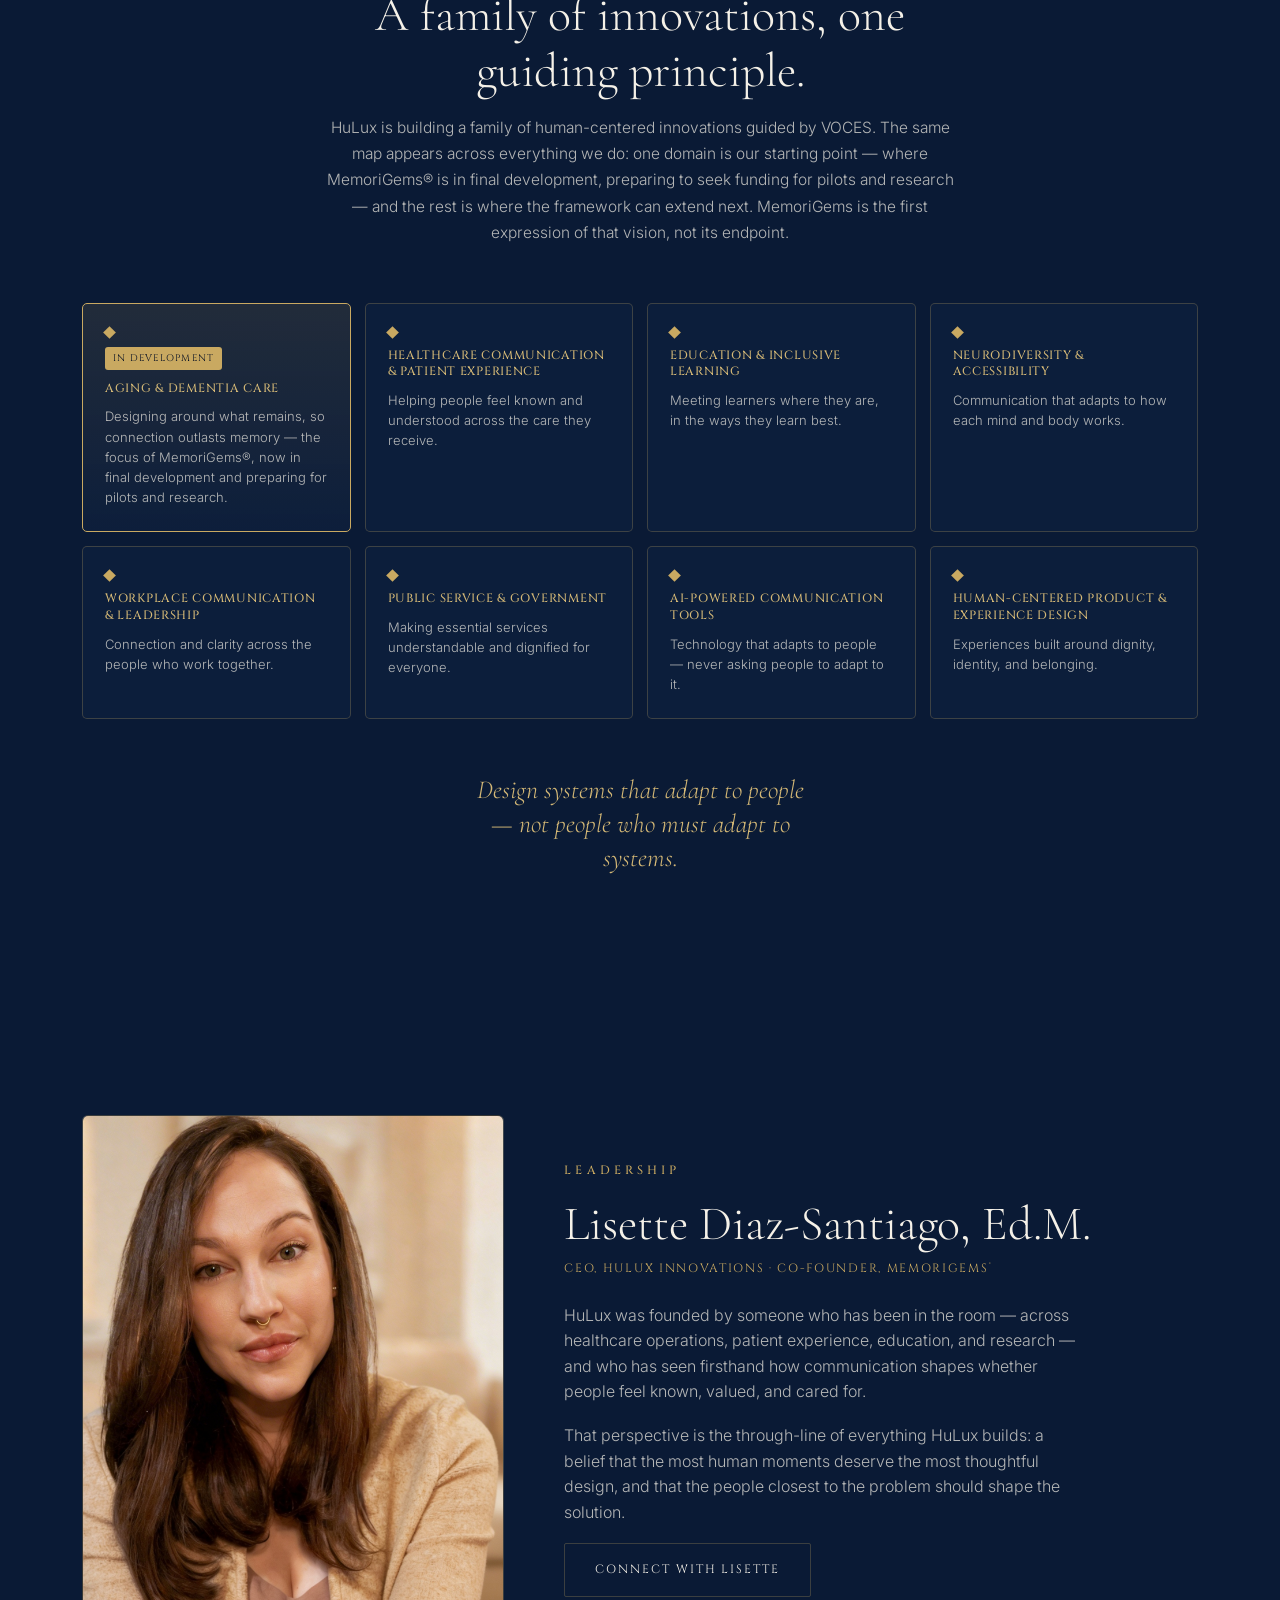
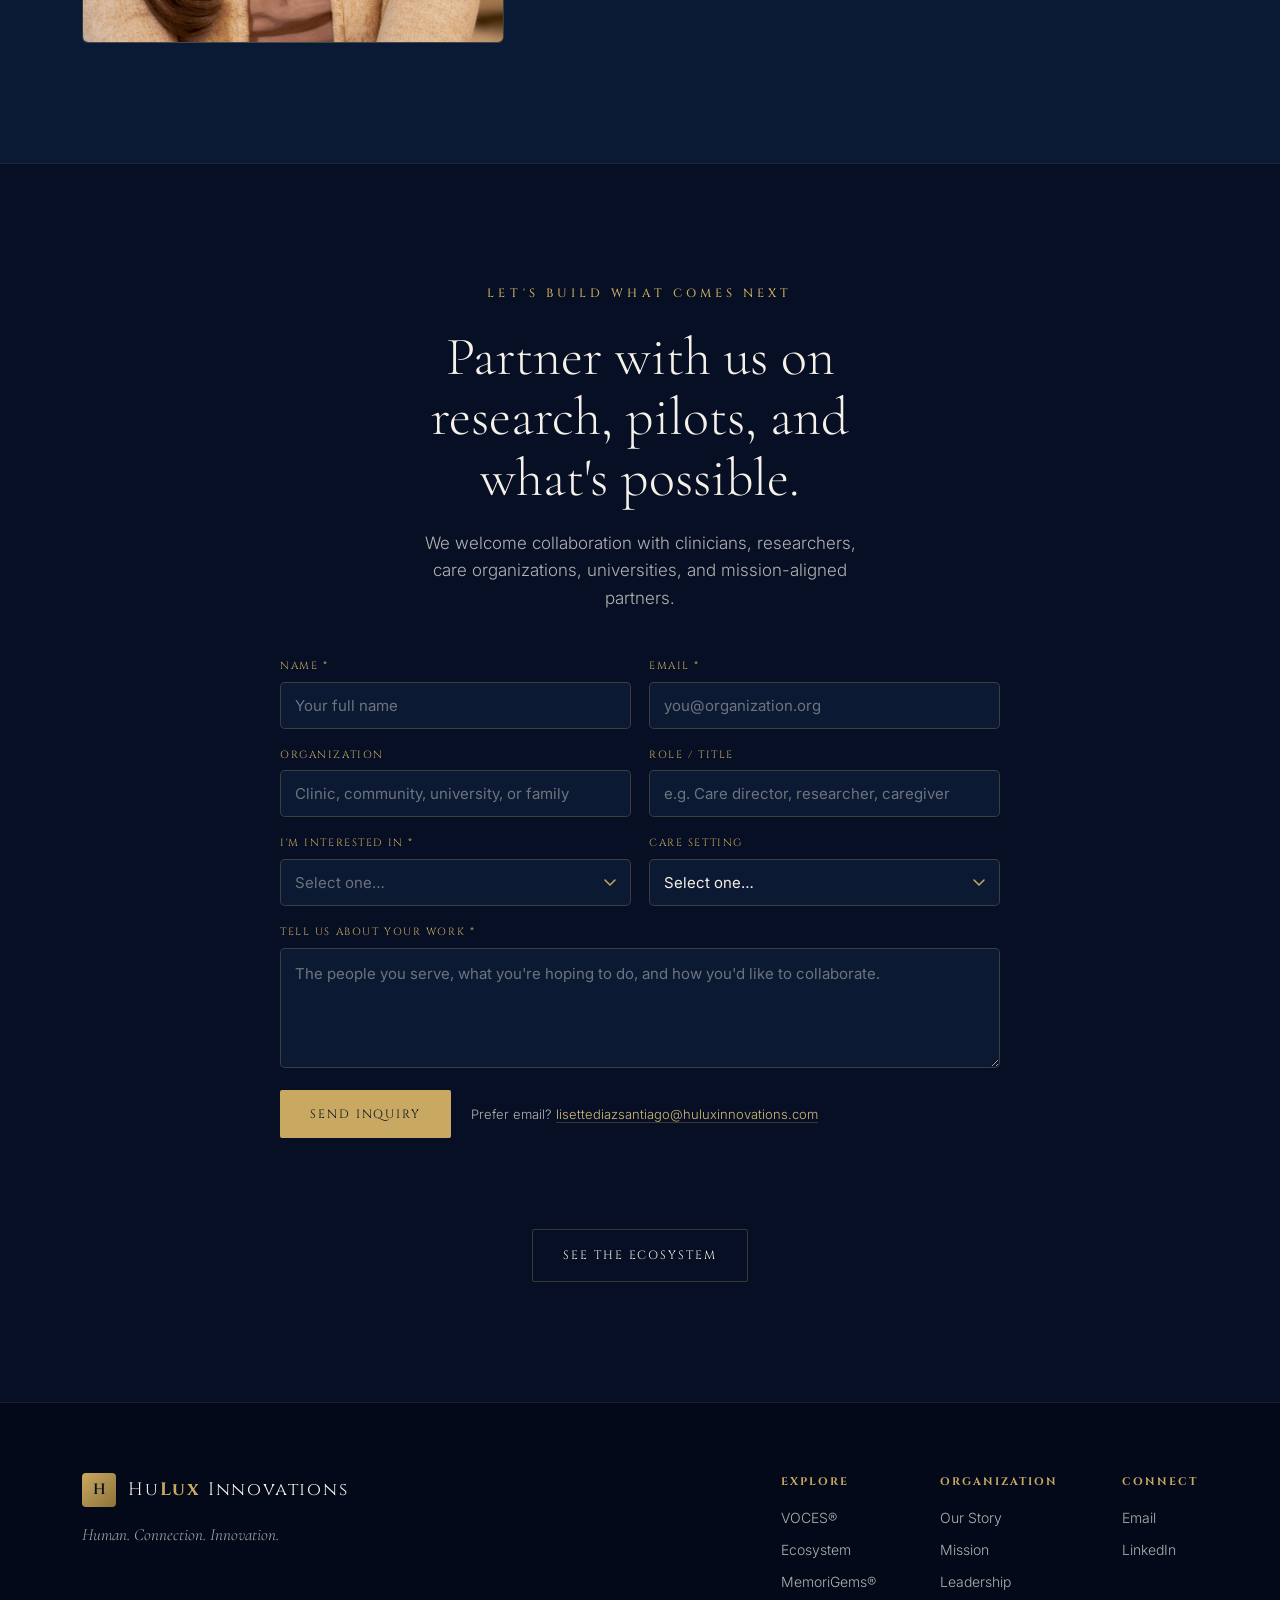
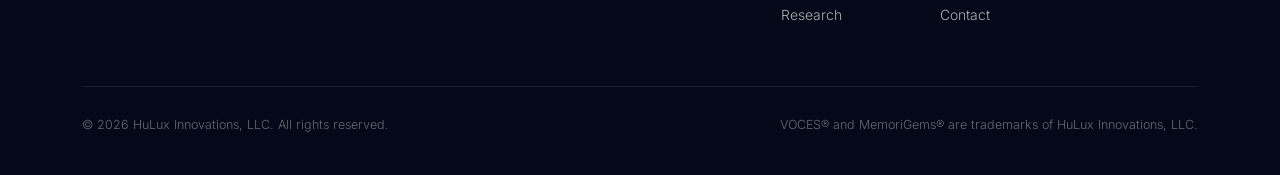
==== commit e61b0617: "Add files via upload" ====
--- a/public/about.html
+++ b/public/about.html
@@ -25,6 +25,7 @@
       <a href="index.html#ecosystem">Ecosystem</a>
       <a href="memorigems.html">MemoriGems®</a>
       <a href="education.html">Education</a>
+      <a href="advisory.html">Advisory</a>
       <a href="about.html">About</a>
       <a class="btn btn-primary" href="#contact">Partner with us</a>
     </nav>
@@ -36,6 +37,7 @@
   <a href="index.html#ecosystem">Ecosystem</a>
   <a href="memorigems.html">MemoriGems®</a>
   <a href="education.html">Education</a>
+  <a href="advisory.html">Advisory</a>
   <a href="about.html">About</a>
   <a class="btn btn-primary" href="#contact">Partner with us</a>
 </nav>
--- a/public/styles.css
+++ b/public/styles.css
@@ -614,3 +614,121 @@
   .for-card{font-size:18px}
   .format-chip{padding:12px 20px;font-size:11px}
 }
+
+.portfolio{background:var(--navy-deep);padding:110px 0;border-top:1px solid rgba(201,169,97,.14)}
+.portfolio .eyebrow{display:block;margin-bottom:22px}
+.portfolio h2{font-family:var(--serif);font-weight:300;font-size:clamp(28px,4vw,42px);color:var(--cream);max-width:22ch;margin:0 0 18px;line-height:1.16}
+.portfolio .note{font-size:15px;color:var(--cream-faint);line-height:1.75;max-width:66ch;margin:0 0 46px}
+.p-grid{display:grid;grid-template-columns:repeat(3,minmax(0,1fr));gap:18px}
+.p-card{border:1px solid rgba(245,241,232,.13);border-radius:6px;padding:28px 26px;background:rgba(20,40,73,.18)}
+.p-stage{display:inline-block;font-family:var(--display);font-size:10px;font-weight:500;letter-spacing:.2em;text-transform:uppercase;border-radius:40px;padding:5px 13px;margin-bottom:16px}
+.p-stage.s-early{color:var(--gold-warm);border:1px solid rgba(201,169,97,.42)}
+.p-stage.s-concept{color:#9FB6D4;border:1px solid rgba(159,182,212,.36)}
+.p-card h3{font-family:var(--serif);font-size:24px;color:var(--cream);margin-bottom:10px;font-weight:400}
+.p-card h3 .reg{font-size:12px;vertical-align:super;color:var(--gold-deep);margin-left:1px}
+.p-card p{font-size:14.5px;color:var(--cream-muted);line-height:1.65}
+.p-card .p-bound{font-size:13px;color:var(--cream-faint);font-style:italic;margin-top:12px}
+@media (max-width:900px){.p-grid{grid-template-columns:1fr}.portfolio{padding:80px 0}}
+
+/* ============================================================
+   Advisory & Implementation (advisory.html · asesoria.html)
+   ============================================================ */
+.nav-links a.active{color:var(--gold-warm)}
+.adv-hero h1{max-width:20ch}
+.adv-hero p{max-width:62ch}
+.adv-hero-top{display:flex;justify-content:space-between;align-items:center;gap:16px;flex-wrap:wrap;margin-bottom:24px}
+.adv-hero-top .eyebrow{margin-bottom:0}
+.adv-lang{display:inline-flex;border:1px solid rgba(201,169,97,.45);border-radius:40px;padding:3px}
+.adv-lang a{font-size:13px;font-weight:500;letter-spacing:.04em;padding:9px 18px;border-radius:40px;color:var(--cream);min-height:40px;display:inline-flex;align-items:center}
+.adv-lang a[aria-current="page"]{background:var(--gold);color:var(--navy-deep)}
+.adv-lang a:not([aria-current]):hover{color:var(--gold-warm)}
+.adv-hero-cta{margin-top:36px}
+
+.adv-label,.adv-kicker{display:block;font-family:var(--display);font-size:12px;font-weight:500;letter-spacing:.3em;text-transform:uppercase;color:var(--cream-faint)}
+.adv-kicker{font-size:11px;letter-spacing:.26em;color:var(--gold-deep)}
+.adv-h2{font-family:var(--serif);font-weight:300;font-size:clamp(30px,4vw,44px);line-height:1.15;margin:10px 0 34px}
+.adv-h2 em{font-style:italic;color:var(--gold-warm)}
+
+.adv-intro{background:var(--navy-deep);padding:100px 0}
+.adv-split{display:flex;flex-wrap:wrap;gap:56px;align-items:flex-start}
+.adv-lead{flex:1 1 300px;max-width:370px;background:var(--cream);color:var(--navy);border-radius:8px;overflow:hidden}
+.adv-lead img{width:100%;height:320px;object-fit:cover;object-position:center 18%}
+.adv-lead-body{padding:26px 28px 30px;display:flex;flex-direction:column;gap:10px}
+.adv-lead h2{font-family:var(--serif);font-weight:500;font-size:30px;line-height:1.1}
+.adv-role{font-size:13px;color:#3A4A63}
+.adv-creds{list-style:none;margin-top:6px;display:flex;flex-direction:column;gap:9px;font-size:14px;line-height:1.5;color:#24344F;font-weight:400}
+.adv-creds li{position:relative;padding-left:16px}
+.adv-creds li::before{content:"";position:absolute;left:0;top:.6em;width:6px;height:6px;border-radius:50%;background:var(--gold)}
+.adv-what{flex:999 1 520px;min-width:0;display:flex;flex-direction:column;gap:18px}
+.adv-caps{display:grid;grid-template-columns:repeat(2,minmax(0,1fr));column-gap:32px;margin-bottom:22px}
+.adv-cap{border-top:1px solid var(--line);padding:20px 0;display:flex;flex-direction:column;gap:6px}
+.adv-cap h3{font-family:var(--serif);font-weight:400;font-size:24px;color:var(--cream)}
+.adv-cap p{font-size:14.5px;line-height:1.6;color:var(--cream-muted)}
+.adv-who{list-style:none;display:flex;flex-wrap:wrap;gap:10px}
+.adv-who li{font-size:13px;padding:7px 14px;border:1px solid rgba(201,169,97,.32);border-radius:40px;color:rgba(245,241,232,.84)}
+
+.adv-path{background:linear-gradient(170deg,var(--navy),var(--navy-deep));padding:100px 0;border-top:1px solid var(--line-soft)}
+.adv-brackets{display:grid;grid-template-columns:repeat(5,minmax(0,1fr));gap:14px;margin-bottom:16px}
+.adv-brackets .b{padding-top:12px;display:flex;flex-direction:column;gap:2px}
+.adv-brackets .b span{font-family:var(--display);font-size:11px;letter-spacing:.22em;text-transform:uppercase;color:var(--gold)}
+.adv-brackets .b strong{font-family:var(--serif);font-weight:400;font-size:25px}
+.adv-brackets .b1{grid-column:span 2;border-top:3px solid var(--cream)}
+.adv-brackets .b2{grid-column:span 2;border-top:3px solid var(--gold)}
+.adv-brackets .b3{border-top:3px dashed var(--gold-deep)}
+.adv-steps{list-style:none;display:grid;grid-template-columns:repeat(5,minmax(0,1fr));gap:14px}
+.adv-step{border:1px solid rgba(245,241,232,.14);border-radius:6px;padding:24px 20px;background:rgba(20,40,73,.28);display:flex;flex-direction:column;gap:10px}
+.adv-dot{width:38px;height:38px;border-radius:50%;display:flex;align-items:center;justify-content:center;font-family:var(--display);font-size:14px}
+.adv-step.s1 .adv-dot,.adv-step.s2 .adv-dot{background:var(--cream);color:var(--navy)}
+.adv-step.s3 .adv-dot,.adv-step.s4 .adv-dot{background:var(--gold);color:var(--navy-deep)}
+.adv-step.s5 .adv-dot{border:1px solid var(--gold-deep);color:var(--gold-warm)}
+.adv-step h3{font-family:var(--serif);font-weight:400;font-size:24px}
+.adv-step p{font-size:13.5px;line-height:1.6;color:var(--cream-muted)}
+
+.adv-tiers{background:var(--navy-deep);padding:100px 0}
+.adv-tier-list{border:1px solid rgba(201,169,97,.32);border-radius:6px;overflow:hidden}
+.adv-tier{display:flex;flex-wrap:wrap;gap:16px 24px;align-items:center;padding:26px 28px}
+.adv-tier + .adv-tier{border-top:1px solid var(--line)}
+.adv-tier.featured{background:rgba(201,169,97,.10)}
+.adv-tnum{flex:0 0 72px;font-family:var(--display);font-size:13px;letter-spacing:.14em;color:var(--gold)}
+.adv-tbody{flex:999 1 320px;min-width:0;display:flex;flex-direction:column;gap:6px}
+.adv-tbody h3{font-family:var(--serif);font-weight:400;font-size:28px;display:flex;align-items:center;gap:12px;flex-wrap:wrap}
+.adv-badge{font-family:var(--display);font-size:10px;letter-spacing:.18em;text-transform:uppercase;background:var(--gold);color:var(--navy-deep);padding:4px 10px;border-radius:40px}
+.adv-tbody p{font-size:15px;line-height:1.6;color:rgba(245,241,232,.78)}
+.adv-tbody .adv-incl{font-size:13.5px;color:var(--cream-faint)}
+.adv-tprice{flex:0 0 210px;display:flex;flex-direction:column;align-items:flex-end;gap:4px;text-align:right}
+.adv-tprice .price{font-family:var(--serif);font-size:23px;color:var(--gold-warm)}
+.adv-tprice .time{font-size:12.5px;color:var(--cream-faint)}
+.adv-bilingual{margin-top:30px;font-family:var(--serif);font-style:italic;font-size:clamp(19px,2.4vw,24px);color:var(--gold-warm);text-align:center}
+
+.adv-keep-wrap{background:var(--navy-deep);padding:0 0 100px}
+.adv-keep{background:var(--cream);color:var(--navy);border-radius:8px;padding:44px 48px;display:flex;flex-wrap:wrap;gap:40px;align-items:flex-start}
+.adv-keep > div{flex:1 1 260px;display:flex;flex-direction:column;gap:10px}
+.adv-keep-title{font-family:var(--serif);font-size:27px;line-height:1.3}
+.adv-keep ul{flex:2 1 460px;list-style:none;display:grid;grid-template-columns:repeat(2,minmax(0,1fr));gap:12px 28px;font-size:14.5px;color:#24344F;font-weight:400}
+.adv-keep li{border-bottom:1px solid #E2D8BF;padding-bottom:10px}
+
+@media(max-width:900px){
+  .adv-brackets{display:none}
+  .adv-steps{grid-template-columns:1fr 1fr}
+  .adv-lead{max-width:none}
+  .adv-tprice{flex:1 1 100%;align-items:flex-start;text-align:left}
+  .adv-tnum{flex:0 0 100%}
+}
+@media(max-width:560px){
+  .adv-caps,.adv-keep ul,.adv-steps{grid-template-columns:1fr}
+  .adv-keep{padding:32px 24px}
+  .adv-tier{padding:22px 20px}
+  .adv-lead img{height:280px}
+}
+/* nav now holds one more link: keep labels on one line on mid-size screens */
+.nav-links .btn,.brand .btext{white-space:nowrap}
+@media(max-width:1180px){.nav-links{gap:20px}}
+/* switch to the menu button before the longer nav runs into the logo */
+@media(max-width:1080px){
+  .nav-links{display:none}
+  .nav-toggle{display:flex}
+  .mobile-menu{display:block;position:fixed;inset:0 0 0 auto;width:min(320px,82vw);background:var(--navy-deep);border-left:1px solid var(--line);z-index:45;transform:translateX(100%);transition:transform .3s ease;padding:90px 32px 32px;display:flex;flex-direction:column;gap:22px}
+  .mobile-menu.open{transform:none}
+  .mobile-menu a{font-family:var(--serif);font-size:22px;color:var(--cream)}
+  .mobile-menu .btn{margin-top:10px;text-align:center}
+}
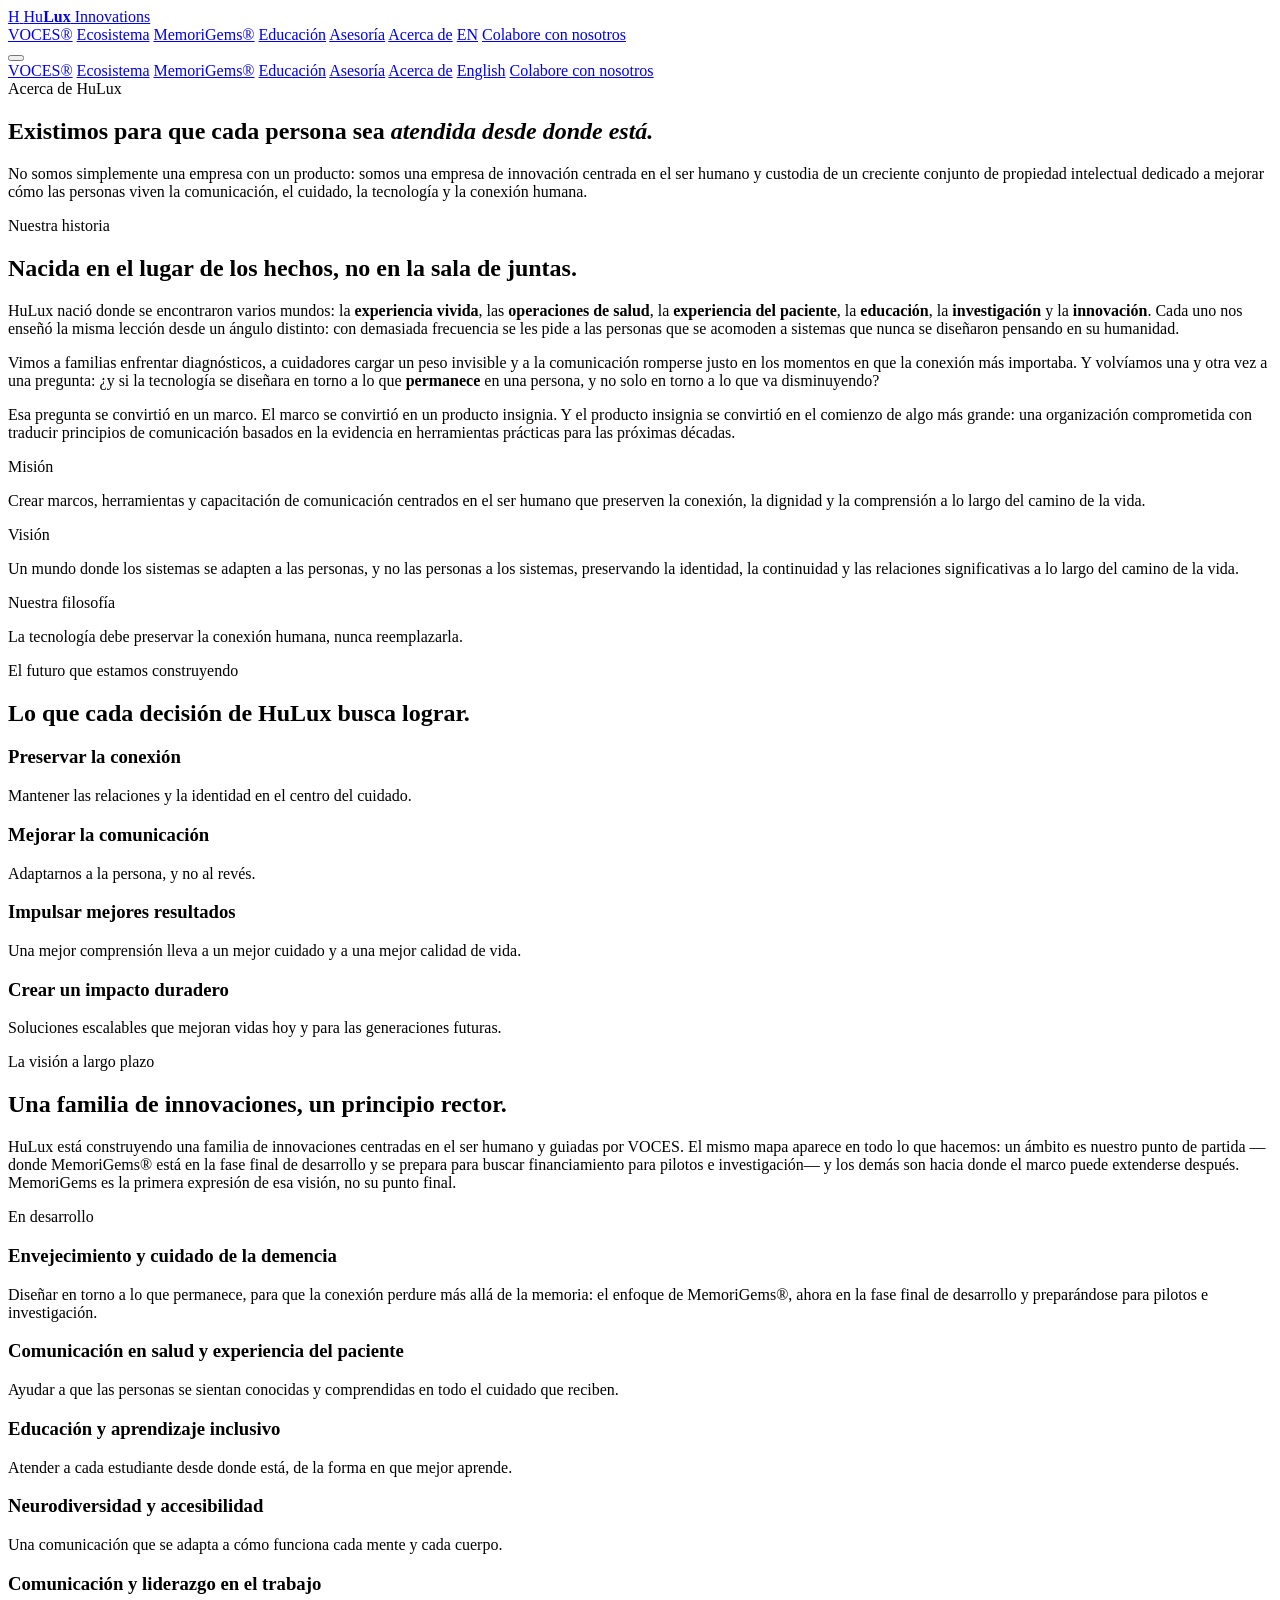
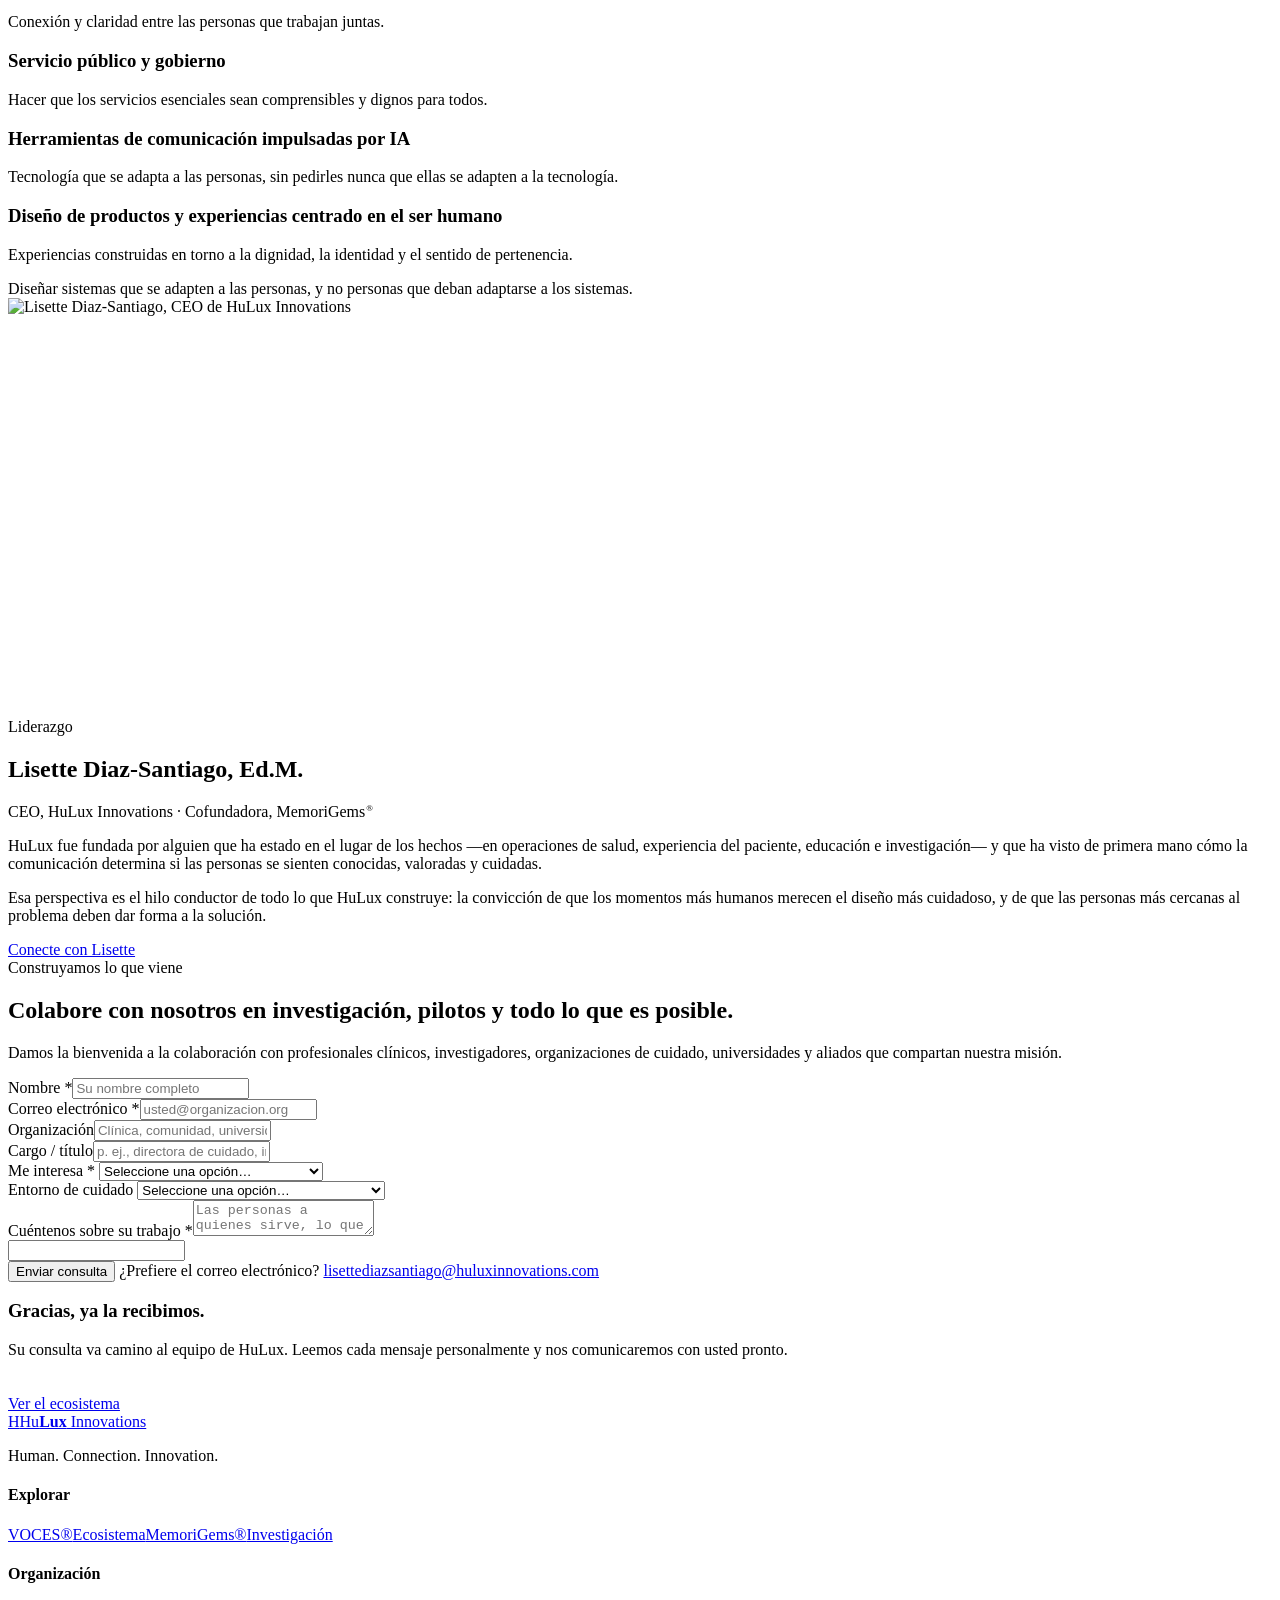
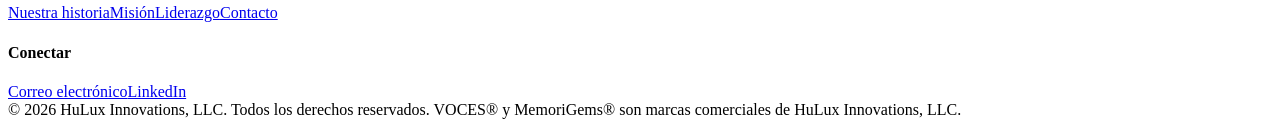
==== commit bb3648bb: "Add files via upload" ====
--- a/public/about.html
+++ b/public/about.html
@@ -1,53 +1,58 @@
 <!DOCTYPE html>
-<html lang="en">
+<html lang="es">
 <head>
 <meta charset="UTF-8">
 <meta name="viewport" content="width=device-width, initial-scale=1.0">
-<title>About — HuLux Innovations</title>
-<meta name="description" content="HuLux Innovations is a human-centered innovation company. Our story, mission, and vision — and the principle that systems should adapt to people, not people to systems.">
-<link rel="canonical" href="https://huluxinnovations.com/about.html">
-<link rel="icon" type="image/jpeg" href="assets/hulux-mark.jpg">
+<title>Acerca de — HuLux Innovations</title>
+<meta name="description" content="HuLux Innovations es una empresa de innovación centrada en el ser humano. Nuestra historia, misión y visión, y el principio de que los sistemas deben adaptarse a las personas, no las personas a los sistemas.">
+<link rel="canonical" href="https://huluxinnovations.com/es/about.html">
+<link rel="alternate" hreflang="en" href="https://huluxinnovations.com/about.html">
+<link rel="alternate" hreflang="es" href="https://huluxinnovations.com/es/about.html">
+<link rel="alternate" hreflang="x-default" href="https://huluxinnovations.com/about.html">
+<link rel="icon" type="image/jpeg" href="../assets/hulux-mark.jpg">
 <link rel="preconnect" href="https://fonts.googleapis.com">
 <link rel="preconnect" href="https://fonts.gstatic.com" crossorigin>
 <link href="https://fonts.googleapis.com/css2?family=Cinzel:wght@400;500;600&family=Cormorant+Garamond:ital,wght@0,300;0,400;0,500;0,600;1,300;1,400&family=Inter:wght@300;400;500&display=swap" rel="stylesheet">
-<link rel="stylesheet" href="styles.css">
+<link rel="stylesheet" href="../styles.css">
 </head>
 <body>
 
 <header class="nav">
   <div class="wrap">
     <a class="brand" href="index.html">
-      <img src="assets/hulux-mark.jpg" alt="HuLux Innovations mark" onerror="this.outerHTML='<span class=&quot;bmark&quot;>H</span>'">
+      <img src="../assets/hulux-mark.jpg" alt="Logotipo de HuLux Innovations" onerror="this.outerHTML='<span class=&quot;bmark&quot;>H</span>'">
       <span class="btext">Hu<b>Lux</b> Innovations</span>
     </a>
     <nav class="nav-links">
       <a href="index.html#voces">VOCES®</a>
-      <a href="index.html#ecosystem">Ecosystem</a>
+      <a href="index.html#ecosystem">Ecosistema</a>
       <a href="memorigems.html">MemoriGems®</a>
-      <a href="education.html">Education</a>
-      <a href="advisory.html">Advisory</a>
-      <a href="about.html">About</a>
-      <a class="btn btn-primary" href="#contact">Partner with us</a>
+      <a href="education.html">Educación</a>
+      <a href="asesoria.html">Asesoría</a>
+      <a href="about.html">Acerca de</a>
+      <a class="lang-link" href="../about.html" hreflang="en" lang="en" aria-label="English" title="View in English">EN</a>
+      <a class="btn btn-primary" href="#contact">Colabore con nosotros</a>
     </nav>
-    <button class="nav-toggle" aria-label="Open menu"><span></span><span></span><span></span></button>
+    <button class="nav-toggle" aria-label="Abrir menú"><span></span><span></span><span></span></button>
   </div>
 </header>
 <nav class="mobile-menu">
   <a href="index.html#voces">VOCES®</a>
-  <a href="index.html#ecosystem">Ecosystem</a>
+  <a href="index.html#ecosystem">Ecosistema</a>
   <a href="memorigems.html">MemoriGems®</a>
-  <a href="education.html">Education</a>
-  <a href="advisory.html">Advisory</a>
-  <a href="about.html">About</a>
-  <a class="btn btn-primary" href="#contact">Partner with us</a>
+  <a href="education.html">Educación</a>
+  <a href="asesoria.html">Asesoría</a>
+  <a href="about.html">Acerca de</a>
+  <a class="lang-link" href="../about.html" hreflang="en" lang="en">English</a>
+  <a class="btn btn-primary" href="#contact">Colabore con nosotros</a>
 </nav>
 
 <!-- PAGE HERO -->
 <section class="page-hero">
   <div class="wrap">
-    <span class="eyebrow reveal">About HuLux</span>
-    <h1 class="reveal">We exist to help people be <em>met where they are.</em></h1>
-    <p class="reveal">Not simply a company with one product — a human-centered innovation company and steward of a growing body of intellectual property dedicated to improving how people experience communication, care, technology, and human connection.</p>
+    <span class="eyebrow reveal">Acerca de HuLux</span>
+    <h1 class="reveal">Existimos para que cada persona sea <em>atendida desde donde está.</em></h1>
+    <p class="reveal">No somos simplemente una empresa con un producto: somos una empresa de innovación centrada en el ser humano y custodia de un creciente conjunto de propiedad intelectual dedicado a mejorar cómo las personas viven la comunicación, el cuidado, la tecnología y la conexión humana.</p>
   </div>
 </section>
 
@@ -55,11 +60,11 @@
 <section class="story" id="story">
   <div class="wrap">
     <div class="grid">
-      <div class="reveal"><span class="eyebrow">Our Story</span><h2>Built from the room, not the boardroom.</h2></div>
+      <div class="reveal"><span class="eyebrow">Nuestra historia</span><h2>Nacida en el lugar de los hechos, no en la sala de juntas.</h2></div>
       <div class="reveal">
-        <p>HuLux was born where several worlds met: <b>lived experience</b>, <b>healthcare operations</b>, <b>patient experience</b>, <b>education</b>, <b>research</b>, and <b>innovation</b>. Each taught the same lesson from a different angle — that people are too often asked to fit themselves into systems that were never designed with their humanity in mind.</p>
-        <p>We watched families navigate diagnoses, caregivers carry invisible weight, and communication break down at the exact moments connection mattered most. And we kept returning to one question: what if technology was designed around what <b>remains</b> in a person, rather than only what is declining?</p>
-        <p>That question became a framework. The framework became a flagship. And the flagship became the beginning of something larger — an organization committed to translating evidence-informed communication principles into practical tools for decades to come.</p>
+        <p>HuLux nació donde se encontraron varios mundos: la <b>experiencia vivida</b>, las <b>operaciones de salud</b>, la <b>experiencia del paciente</b>, la <b>educación</b>, la <b>investigación</b> y la <b>innovación</b>. Cada uno nos enseñó la misma lección desde un ángulo distinto: con demasiada frecuencia se les pide a las personas que se acomoden a sistemas que nunca se diseñaron pensando en su humanidad.</p>
+        <p>Vimos a familias enfrentar diagnósticos, a cuidadores cargar un peso invisible y a la comunicación romperse justo en los momentos en que la conexión más importaba. Y volvíamos una y otra vez a una pregunta: ¿y si la tecnología se diseñara en torno a lo que <b>permanece</b> en una persona, y no solo en torno a lo que va disminuyendo?</p>
+        <p>Esa pregunta se convirtió en un marco. El marco se convirtió en un producto insignia. Y el producto insignia se convirtió en el comienzo de algo más grande: una organización comprometida con traducir principios de comunicación basados en la evidencia en herramientas prácticas para las próximas décadas.</p>
       </div>
     </div>
   </div>
@@ -70,12 +75,12 @@
   <div class="wrap">
     <div class="mv-grid">
       <div class="mv-card reveal">
-        <span class="eyebrow">Mission</span>
-        <p>To create human-centered communication frameworks, tools, and training that preserve connection, dignity, and understanding across the human journey.</p>
+        <span class="eyebrow">Misión</span>
+        <p>Crear marcos, herramientas y capacitación de comunicación centrados en el ser humano que preserven la conexión, la dignidad y la comprensión a lo largo del camino de la vida.</p>
       </div>
       <div class="mv-card reveal">
-        <span class="eyebrow">Vision</span>
-        <p>A world where systems adapt to people — not people who must adapt to systems — preserving identity, continuity, and meaningful relationships across the human journey.</p>
+        <span class="eyebrow">Visión</span>
+        <p>Un mundo donde los sistemas se adapten a las personas, y no las personas a los sistemas, preservando la identidad, la continuidad y las relaciones significativas a lo largo del camino de la vida.</p>
       </div>
     </div>
   </div>
@@ -84,21 +89,21 @@
 <!-- PHILOSOPHY -->
 <section class="philosophy">
   <div class="wrap">
-    <span class="eyebrow reveal">Our Philosophy</span>
-    <p class="reveal">Technology should <span>preserve</span> human connection — never replace it.</p>
+    <span class="eyebrow reveal">Nuestra filosofía</span>
+    <p class="reveal">La tecnología debe <span>preservar</span> la conexión humana, nunca reemplazarla.</p>
   </div>
 </section>
 
 <!-- VALUE -->
 <section class="value">
   <div class="wrap">
-    <span class="eyebrow reveal">The Future We're Building</span>
-    <h2 class="reveal">What every HuLux decision is built to do.</h2>
+    <span class="eyebrow reveal">El futuro que estamos construyendo</span>
+    <h2 class="reveal">Lo que cada decisión de HuLux busca lograr.</h2>
     <div class="value-grid">
-      <div class="v-card reveal"><div class="diamond"></div><h3>Preserve Connection</h3><p>Keep relationships and identity at the center of care.</p></div>
-      <div class="v-card reveal"><div class="diamond"></div><h3>Improve Communication</h3><p>Adapt to the person, not the other way around.</p></div>
-      <div class="v-card reveal"><div class="diamond"></div><h3>Drive Better Outcomes</h3><p>Better understanding leads to better care and quality of life.</p></div>
-      <div class="v-card reveal"><div class="diamond"></div><h3>Create Lasting Impact</h3><p>Scalable solutions that improve lives today and for generations to come.</p></div>
+      <div class="v-card reveal"><div class="diamond"></div><h3>Preservar la conexión</h3><p>Mantener las relaciones y la identidad en el centro del cuidado.</p></div>
+      <div class="v-card reveal"><div class="diamond"></div><h3>Mejorar la comunicación</h3><p>Adaptarnos a la persona, y no al revés.</p></div>
+      <div class="v-card reveal"><div class="diamond"></div><h3>Impulsar mejores resultados</h3><p>Una mejor comprensión lleva a un mejor cuidado y a una mejor calidad de vida.</p></div>
+      <div class="v-card reveal"><div class="diamond"></div><h3>Crear un impacto duradero</h3><p>Soluciones escalables que mejoran vidas hoy y para las generaciones futuras.</p></div>
     </div>
   </div>
 </section>
@@ -106,20 +111,20 @@
 <!-- LONG-TERM VISION -->
 <section class="vision">
   <div class="wrap">
-    <span class="eyebrow reveal">The Long-Term Vision</span>
-    <h2 class="reveal">A family of innovations, one guiding principle.</h2>
-    <p class="intro reveal">HuLux is building a family of human-centered innovations guided by VOCES. The same map appears across everything we do: one domain is our starting point — where MemoriGems® is in final development, preparing to seek funding for pilots and research — and the rest is where the framework can extend next. MemoriGems is the first expression of that vision, not its endpoint.</p>
+    <span class="eyebrow reveal">La visión a largo plazo</span>
+    <h2 class="reveal">Una familia de innovaciones, un principio rector.</h2>
+    <p class="intro reveal">HuLux está construyendo una familia de innovaciones centradas en el ser humano y guiadas por VOCES. El mismo mapa aparece en todo lo que hacemos: un ámbito es nuestro punto de partida —donde MemoriGems® está en la fase final de desarrollo y se prepara para buscar financiamiento para pilotos e investigación— y los demás son hacia donde el marco puede extenderse después. MemoriGems es la primera expresión de esa visión, no su punto final.</p>
     <div class="vision-grid">
-      <div class="vision-card active reveal"><div class="diamond"></div><span class="badge">In development</span><h3>Aging &amp; Dementia Care</h3><p>Designing around what remains, so connection outlasts memory — the focus of MemoriGems®, now in final development and preparing for pilots and research.</p></div>
-      <div class="vision-card reveal"><div class="diamond"></div><h3>Healthcare Communication &amp; Patient Experience</h3><p>Helping people feel known and understood across the care they receive.</p></div>
-      <div class="vision-card reveal"><div class="diamond"></div><h3>Education &amp; Inclusive Learning</h3><p>Meeting learners where they are, in the ways they learn best.</p></div>
-      <div class="vision-card reveal"><div class="diamond"></div><h3>Neurodiversity &amp; Accessibility</h3><p>Communication that adapts to how each mind and body works.</p></div>
-      <div class="vision-card reveal"><div class="diamond"></div><h3>Workplace Communication &amp; Leadership</h3><p>Connection and clarity across the people who work together.</p></div>
-      <div class="vision-card reveal"><div class="diamond"></div><h3>Public Service &amp; Government</h3><p>Making essential services understandable and dignified for everyone.</p></div>
-      <div class="vision-card reveal"><div class="diamond"></div><h3>AI-Powered Communication Tools</h3><p>Technology that adapts to people — never asking people to adapt to it.</p></div>
-      <div class="vision-card reveal"><div class="diamond"></div><h3>Human-Centered Product &amp; Experience Design</h3><p>Experiences built around dignity, identity, and belonging.</p></div>
-    </div>
-    <div class="vision-foot reveal">Design systems that adapt to people — not people who must adapt to systems.</div>
+      <div class="vision-card active reveal"><div class="diamond"></div><span class="badge">En desarrollo</span><h3>Envejecimiento y cuidado de la demencia</h3><p>Diseñar en torno a lo que permanece, para que la conexión perdure más allá de la memoria: el enfoque de MemoriGems®, ahora en la fase final de desarrollo y preparándose para pilotos e investigación.</p></div>
+      <div class="vision-card reveal"><div class="diamond"></div><h3>Comunicación en salud y experiencia del paciente</h3><p>Ayudar a que las personas se sientan conocidas y comprendidas en todo el cuidado que reciben.</p></div>
+      <div class="vision-card reveal"><div class="diamond"></div><h3>Educación y aprendizaje inclusivo</h3><p>Atender a cada estudiante desde donde está, de la forma en que mejor aprende.</p></div>
+      <div class="vision-card reveal"><div class="diamond"></div><h3>Neurodiversidad y accesibilidad</h3><p>Una comunicación que se adapta a cómo funciona cada mente y cada cuerpo.</p></div>
+      <div class="vision-card reveal"><div class="diamond"></div><h3>Comunicación y liderazgo en el trabajo</h3><p>Conexión y claridad entre las personas que trabajan juntas.</p></div>
+      <div class="vision-card reveal"><div class="diamond"></div><h3>Servicio público y gobierno</h3><p>Hacer que los servicios esenciales sean comprensibles y dignos para todos.</p></div>
+      <div class="vision-card reveal"><div class="diamond"></div><h3>Herramientas de comunicación impulsadas por IA</h3><p>Tecnología que se adapta a las personas, sin pedirles nunca que ellas se adapten a la tecnología.</p></div>
+      <div class="vision-card reveal"><div class="diamond"></div><h3>Diseño de productos y experiencias centrado en el ser humano</h3><p>Experiencias construidas en torno a la dignidad, la identidad y el sentido de pertenencia.</p></div>
+    </div>
+    <div class="vision-foot reveal">Diseñar sistemas que se adapten a las personas, y no personas que deban adaptarse a los sistemas.</div>
   </div>
 </section>
 
@@ -128,15 +133,15 @@
   <div class="wrap">
     <div class="grid">
       <div class="photo reveal">
-        <img src="lisette-headshot.jpg" alt="Lisette Diaz-Santiago, CEO of HuLux Innovations" onerror="this.parentElement.style.minHeight='420px'">
+        <img src="../lisette-headshot.jpg" alt="Lisette Diaz-Santiago, CEO de HuLux Innovations" onerror="this.parentElement.style.minHeight='420px'">
       </div>
       <div class="reveal">
-        <span class="eyebrow">Leadership</span>
+        <span class="eyebrow">Liderazgo</span>
         <h2>Lisette Diaz-Santiago, Ed.M.</h2>
-        <div class="role">CEO, HuLux Innovations · Co-Founder, MemoriGems<sup style="font-size:.55em;vertical-align:super;margin-left:1px">®</sup></div>
-        <p>HuLux was founded by someone who has been in the room — across healthcare operations, patient experience, education, and research — and who has seen firsthand how communication shapes whether people feel known, valued, and cared for.</p>
-        <p>That perspective is the through-line of everything HuLux builds: a belief that the most human moments deserve the most thoughtful design, and that the people closest to the problem should shape the solution.</p>
-        <div class="cta-row"><a class="btn btn-ghost" href="index.html#contact">Connect with Lisette</a></div>
+        <div class="role">CEO, HuLux Innovations · Cofundadora, MemoriGems<sup style="font-size:.55em;vertical-align:super;margin-left:1px">®</sup></div>
+        <p>HuLux fue fundada por alguien que ha estado en el lugar de los hechos —en operaciones de salud, experiencia del paciente, educación e investigación— y que ha visto de primera mano cómo la comunicación determina si las personas se sienten conocidas, valoradas y cuidadas.</p>
+        <p>Esa perspectiva es el hilo conductor de todo lo que HuLux construye: la convicción de que los momentos más humanos merecen el diseño más cuidadoso, y de que las personas más cercanas al problema deben dar forma a la solución.</p>
+        <div class="cta-row"><a class="btn btn-ghost" href="index.html#contact">Conecte con Lisette</a></div>
       </div>
     </div>
   </div>
@@ -145,55 +150,55 @@
 <!-- CONTACT -->
 <section class="contact" id="contact">
   <div class="wrap">
-    <span class="eyebrow reveal">Let's Build What Comes Next</span>
-    <h2 class="reveal">Partner with us on research, pilots, and what's possible.</h2>
-    <p class="reveal">We welcome collaboration with clinicians, researchers, care organizations, universities, and mission-aligned partners.</p>
-    <form class="intake reveal" action="https://formspree.io/f/xdardwky" method="POST">
-      <input type="hidden" name="_subject" value="New partner / pilot inquiry — HuLux Innovations">
+    <span class="eyebrow reveal">Construyamos lo que viene</span>
+    <h2 class="reveal">Colabore con nosotros en investigación, pilotos y todo lo que es posible.</h2>
+    <p class="reveal">Damos la bienvenida a la colaboración con profesionales clínicos, investigadores, organizaciones de cuidado, universidades y aliados que compartan nuestra misión.</p>
+    <form class="intake reveal" action="https://formspree.io/f/xdardwky" method="POST" data-sending="Enviando…" data-err="Algo salió mal. Intente de nuevo o escriba a lisettediazsantiago@huluxinnovations.com." data-neterr="Error de conexión. Intente de nuevo o escriba a lisettediazsantiago@huluxinnovations.com.">
+      <input type="hidden" name="_subject" value="Nueva consulta de colaboración / piloto — HuLux Innovations">
       <div class="row2">
-        <div class="field"><label for="f-name">Name <span class="req">*</span></label><input id="f-name" name="name" type="text" required placeholder="Your full name"></div>
-        <div class="field"><label for="f-email">Email <span class="req">*</span></label><input id="f-email" name="email" type="email" required placeholder="you@organization.org"></div>
+        <div class="field"><label for="f-name">Nombre <span class="req">*</span></label><input id="f-name" name="name" type="text" required placeholder="Su nombre completo"></div>
+        <div class="field"><label for="f-email">Correo electrónico <span class="req">*</span></label><input id="f-email" name="email" type="email" required placeholder="usted@organizacion.org"></div>
       </div>
       <div class="row2">
-        <div class="field"><label for="f-org">Organization</label><input id="f-org" name="organization" type="text" placeholder="Clinic, community, university, or family"></div>
-        <div class="field"><label for="f-role">Role / title</label><input id="f-role" name="role" type="text" placeholder="e.g. Care director, researcher, caregiver"></div>
+        <div class="field"><label for="f-org">Organización</label><input id="f-org" name="organization" type="text" placeholder="Clínica, comunidad, universidad o familia"></div>
+        <div class="field"><label for="f-role">Cargo / título</label><input id="f-role" name="role" type="text" placeholder="p. ej., directora de cuidado, investigador, cuidador"></div>
       </div>
       <div class="row2">
-        <div class="field"><label for="f-interest">I'm interested in <span class="req">*</span></label>
+        <div class="field"><label for="f-interest">Me interesa <span class="req">*</span></label>
           <select id="f-interest" name="interest" required>
-            <option value="" disabled selected>Select one…</option>
-            <option>Piloting MemoriGems®</option>
-            <option>Research collaboration</option>
-            <option>VOCES® partnership or licensing</option>
-            <option>Investment</option>
-            <option>Something else</option>
+            <option value="" disabled selected>Seleccione una opción…</option>
+            <option>Hacer un piloto de MemoriGems®</option>
+            <option>Colaboración en investigación</option>
+            <option>Alianza o licencia de VOCES®</option>
+            <option>Inversión</option>
+            <option>Otra cosa</option>
           </select>
         </div>
-        <div class="field"><label for="f-setting">Care setting</label>
+        <div class="field"><label for="f-setting">Entorno de cuidado</label>
           <select id="f-setting" name="setting">
-            <option value="" disabled selected>Select one…</option>
-            <option>Family or home</option>
-            <option>Healthcare or clinical</option>
-            <option>Memory-care community</option>
-            <option>University or research</option>
-            <option>Other</option>
+            <option value="" disabled selected>Seleccione una opción…</option>
+            <option>Familia u hogar</option>
+            <option>Salud o entorno clínico</option>
+            <option>Comunidad de cuidado de la memoria</option>
+            <option>Universidad o investigación</option>
+            <option>Otro</option>
           </select>
         </div>
       </div>
-      <div class="field"><label for="f-msg">Tell us about your work <span class="req">*</span></label><textarea id="f-msg" name="message" required placeholder="The people you serve, what you're hoping to do, and how you'd like to collaborate."></textarea></div>
+      <div class="field"><label for="f-msg">Cuéntenos sobre su trabajo <span class="req">*</span></label><textarea id="f-msg" name="message" required placeholder="Las personas a quienes sirve, lo que espera lograr y cómo le gustaría colaborar."></textarea></div>
       <input class="hp" type="text" name="_gotcha" tabindex="-1" autocomplete="off" aria-hidden="true">
       <div class="actions">
-        <button class="btn btn-primary" type="submit">Send inquiry</button>
-        <span class="alt">Prefer email? <a href="mailto:lisettediazsantiago@huluxinnovations.com?subject=Partner%20%2F%20Pilot%20Inquiry">lisettediazsantiago@huluxinnovations.com</a></span>
+        <button class="btn btn-primary" type="submit">Enviar consulta</button>
+        <span class="alt">¿Prefiere el correo electrónico? <a href="mailto:lisettediazsantiago@huluxinnovations.com?subject=Partner%20%2F%20Pilot%20Inquiry">lisettediazsantiago@huluxinnovations.com</a></span>
       </div>
       <p class="form-status" role="status" aria-live="polite"></p>
     </form>
     <div class="intake-done">
-      <h3>Thank you — we've got it.</h3>
-      <p>Your inquiry is on its way to the HuLux team. We read every message personally and will be in touch soon.</p>
+      <h3>Gracias, ya la recibimos.</h3>
+      <p>Su consulta va camino al equipo de HuLux. Leemos cada mensaje personalmente y nos comunicaremos con usted pronto.</p>
     </div>
     <div class="cta-row reveal" style="justify-content:center;margin-top:36px">
-      <a class="btn btn-ghost" href="index.html#ecosystem">See the ecosystem</a>
+      <a class="btn btn-ghost" href="index.html#ecosystem">Ver el ecosistema</a>
     </div>
   </div>
 </section>
@@ -207,18 +212,18 @@
         <p class="tagline">Human. Connection. Innovation.</p>
       </div>
       <div class="cols">
-        <div class="col"><h4>Explore</h4><a href="index.html#voces">VOCES®</a><a href="index.html#ecosystem">Ecosystem</a><a href="memorigems.html">MemoriGems®</a><a href="index.html#research">Research</a></div>
-        <div class="col"><h4>Organization</h4><a href="about.html#story">Our Story</a><a href="about.html#mission">Mission</a><a href="about.html#leadership">Leadership</a><a href="index.html#contact">Contact</a></div>
-        <div class="col"><h4>Connect</h4><a href="mailto:lisettediazsantiago@huluxinnovations.com">Email</a><a href="https://www.linkedin.com/company/hulux-innovations/" target="_blank" rel="noopener">LinkedIn</a></div>
+        <div class="col"><h4>Explorar</h4><a href="index.html#voces">VOCES®</a><a href="index.html#ecosystem">Ecosistema</a><a href="memorigems.html">MemoriGems®</a><a href="index.html#research">Investigación</a></div>
+        <div class="col"><h4>Organización</h4><a href="about.html#story">Nuestra historia</a><a href="about.html#mission">Misión</a><a href="about.html#leadership">Liderazgo</a><a href="index.html#contact">Contacto</a></div>
+        <div class="col"><h4>Conectar</h4><a href="mailto:lisettediazsantiago@huluxinnovations.com">Correo electrónico</a><a href="https://www.linkedin.com/company/hulux-innovations/" target="_blank" rel="noopener">LinkedIn</a></div>
       </div>
     </div>
     <div class="bottom">
-      <span>© 2026 HuLux Innovations, LLC. All rights reserved.</span>
-      <span>VOCES® and MemoriGems® are trademarks of HuLux Innovations, LLC.</span>
+      <span>© 2026 HuLux Innovations, LLC. Todos los derechos reservados.</span>
+      <span>VOCES® y MemoriGems® son marcas comerciales de HuLux Innovations, LLC.</span>
     </div>
   </div>
 </footer>
 
-<script src="script.js"></script>
+<script src="../script.js"></script>
 </body>
 </html>
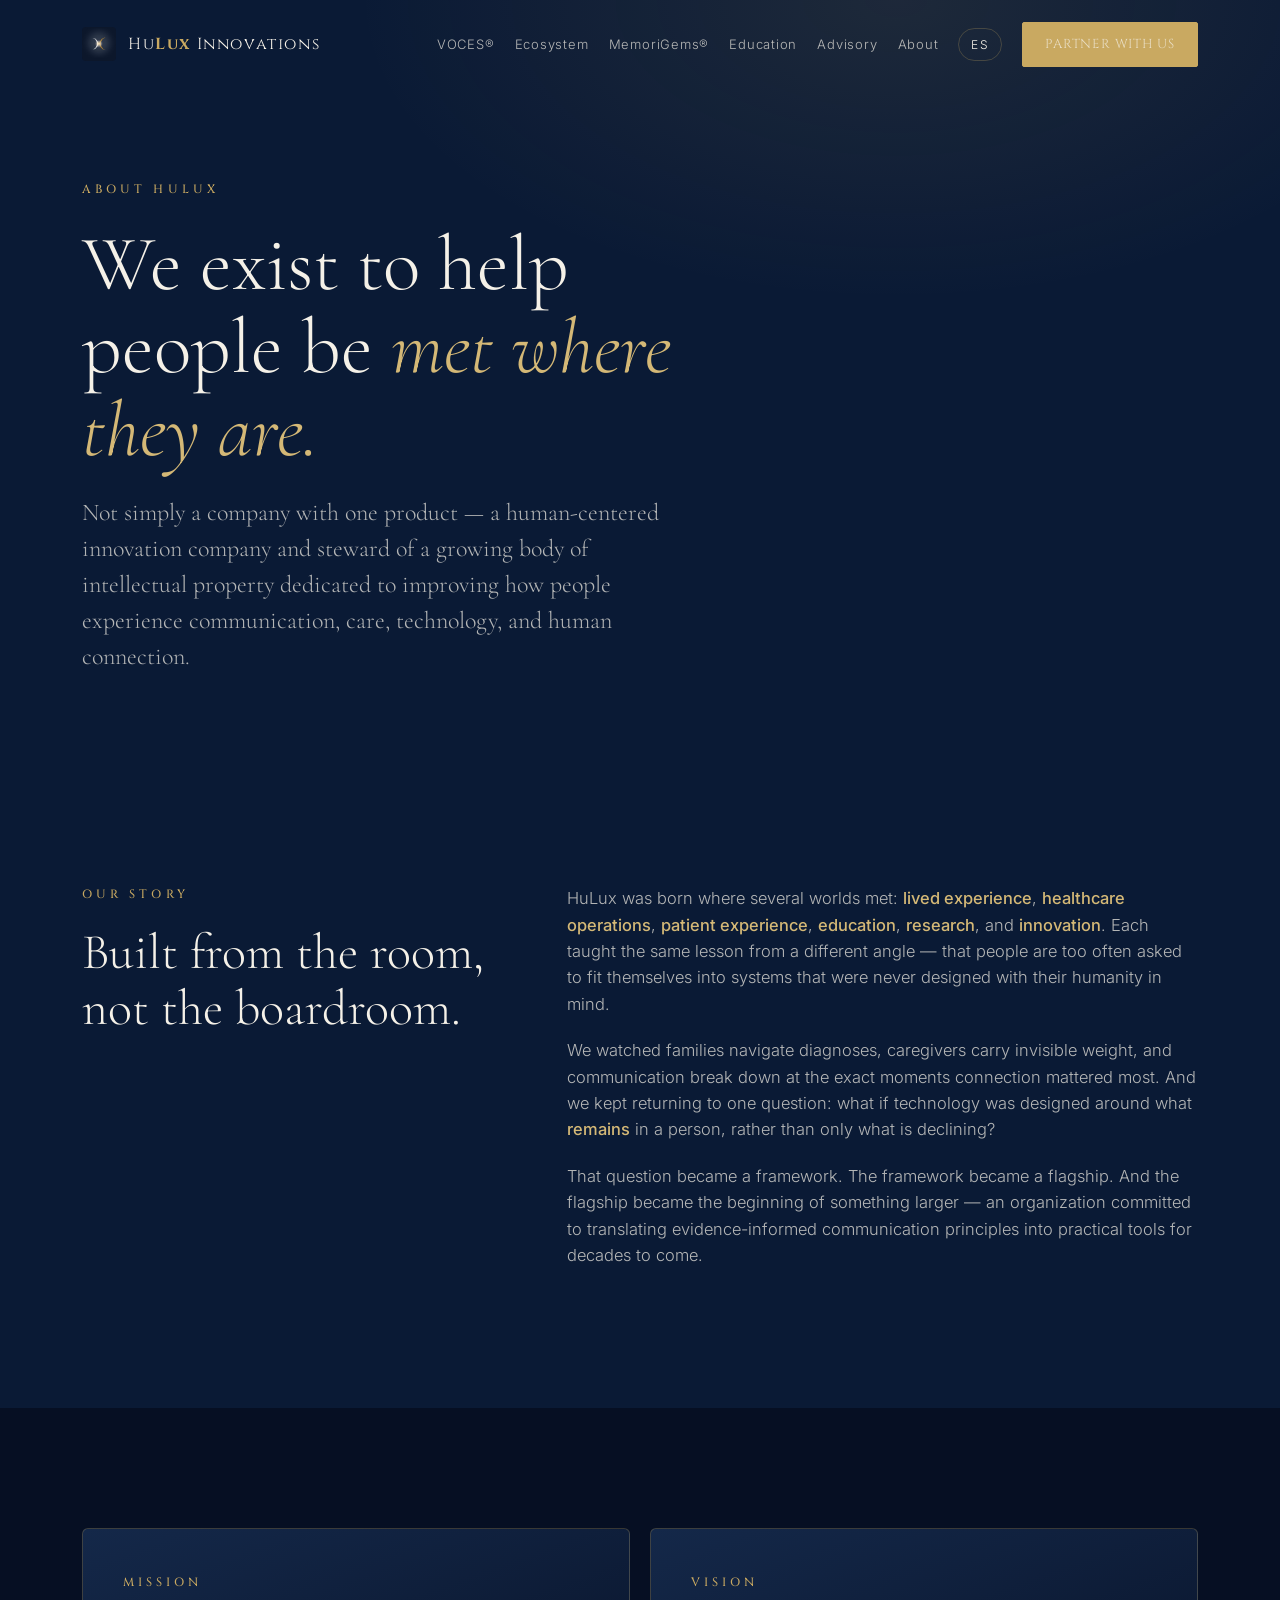
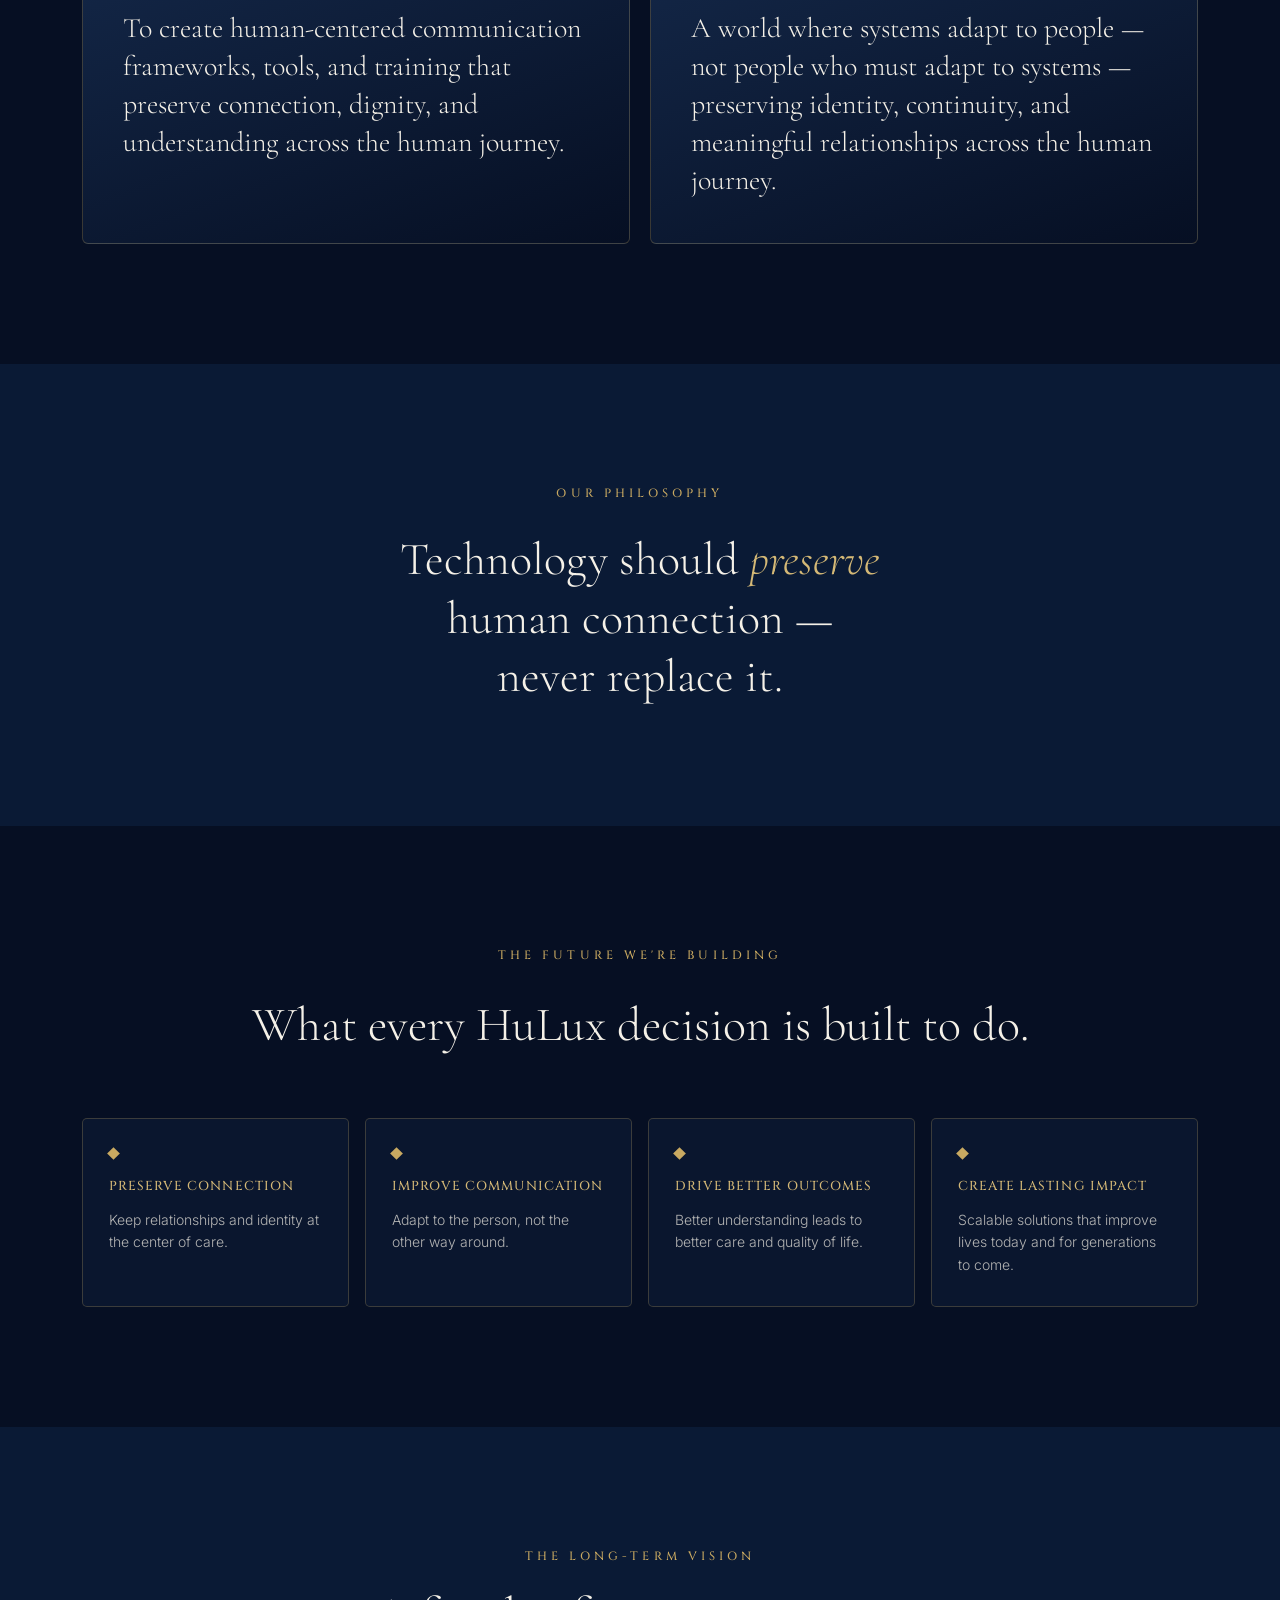
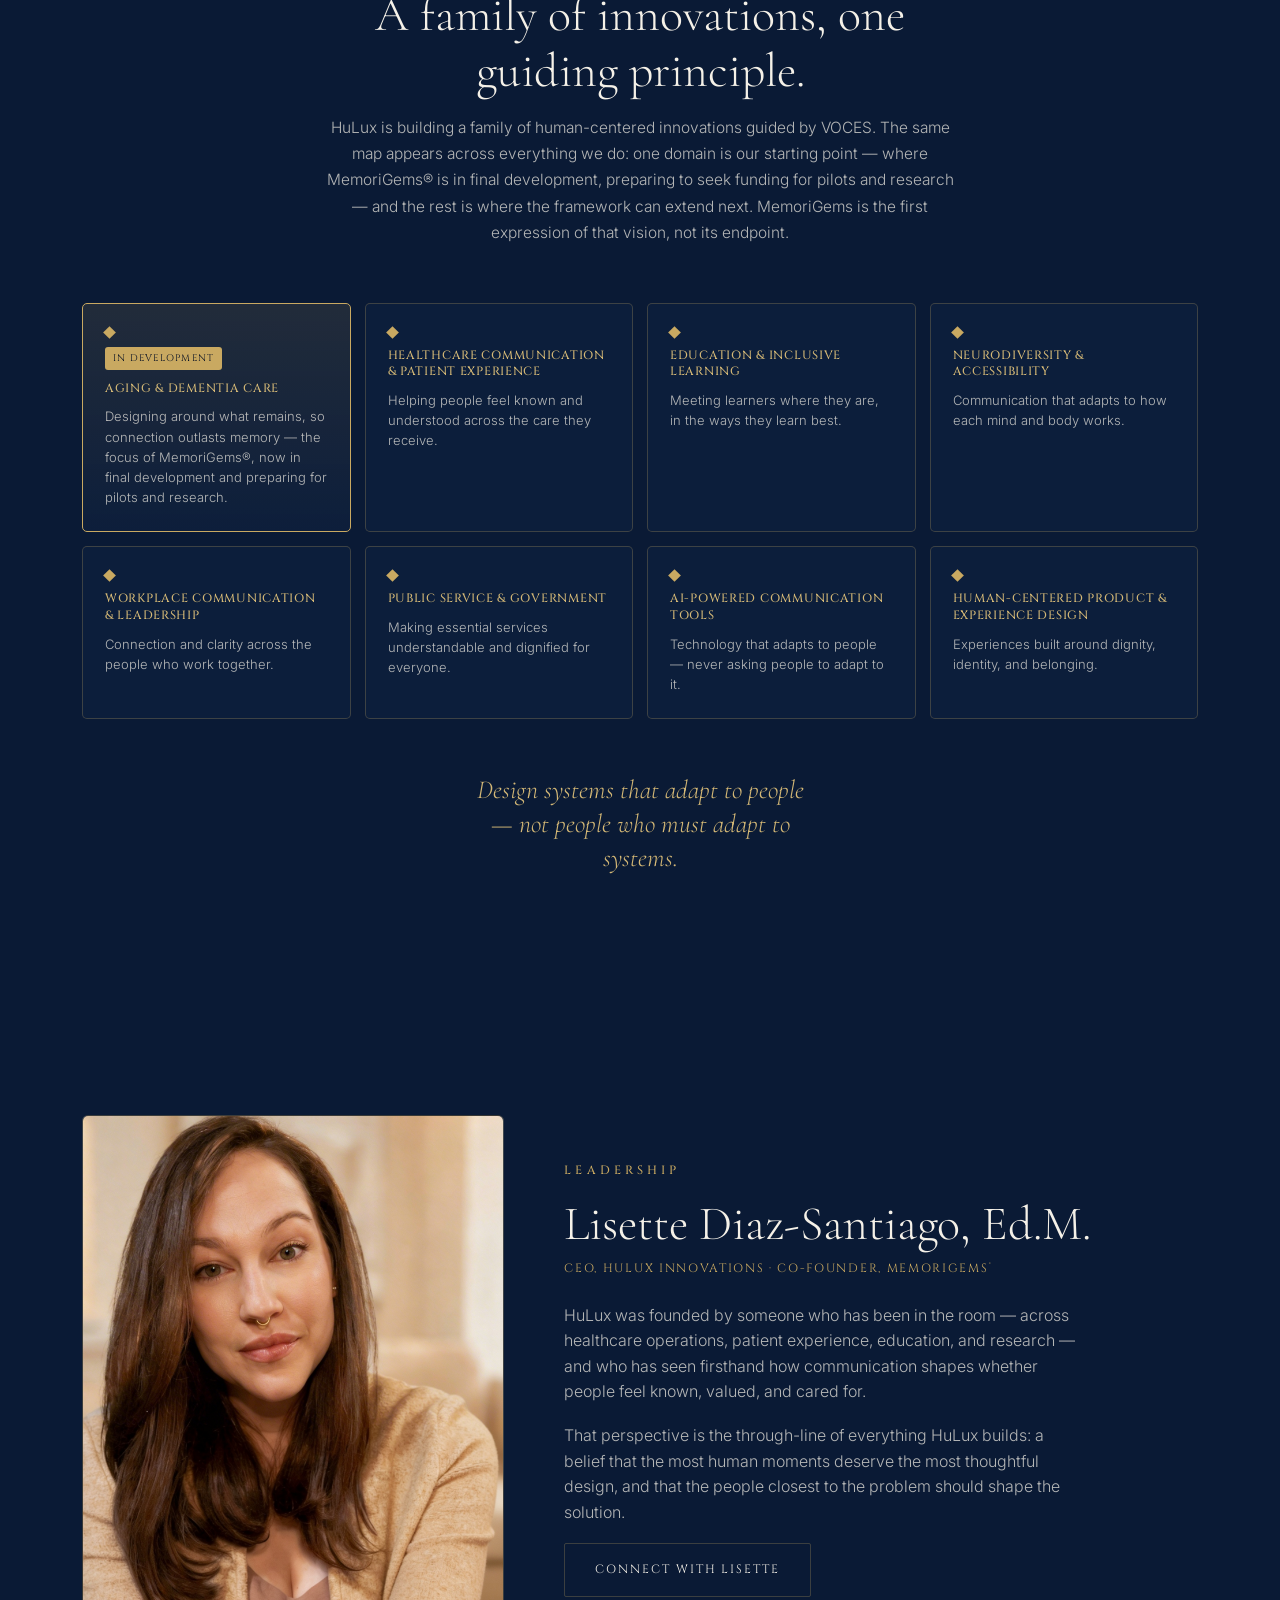
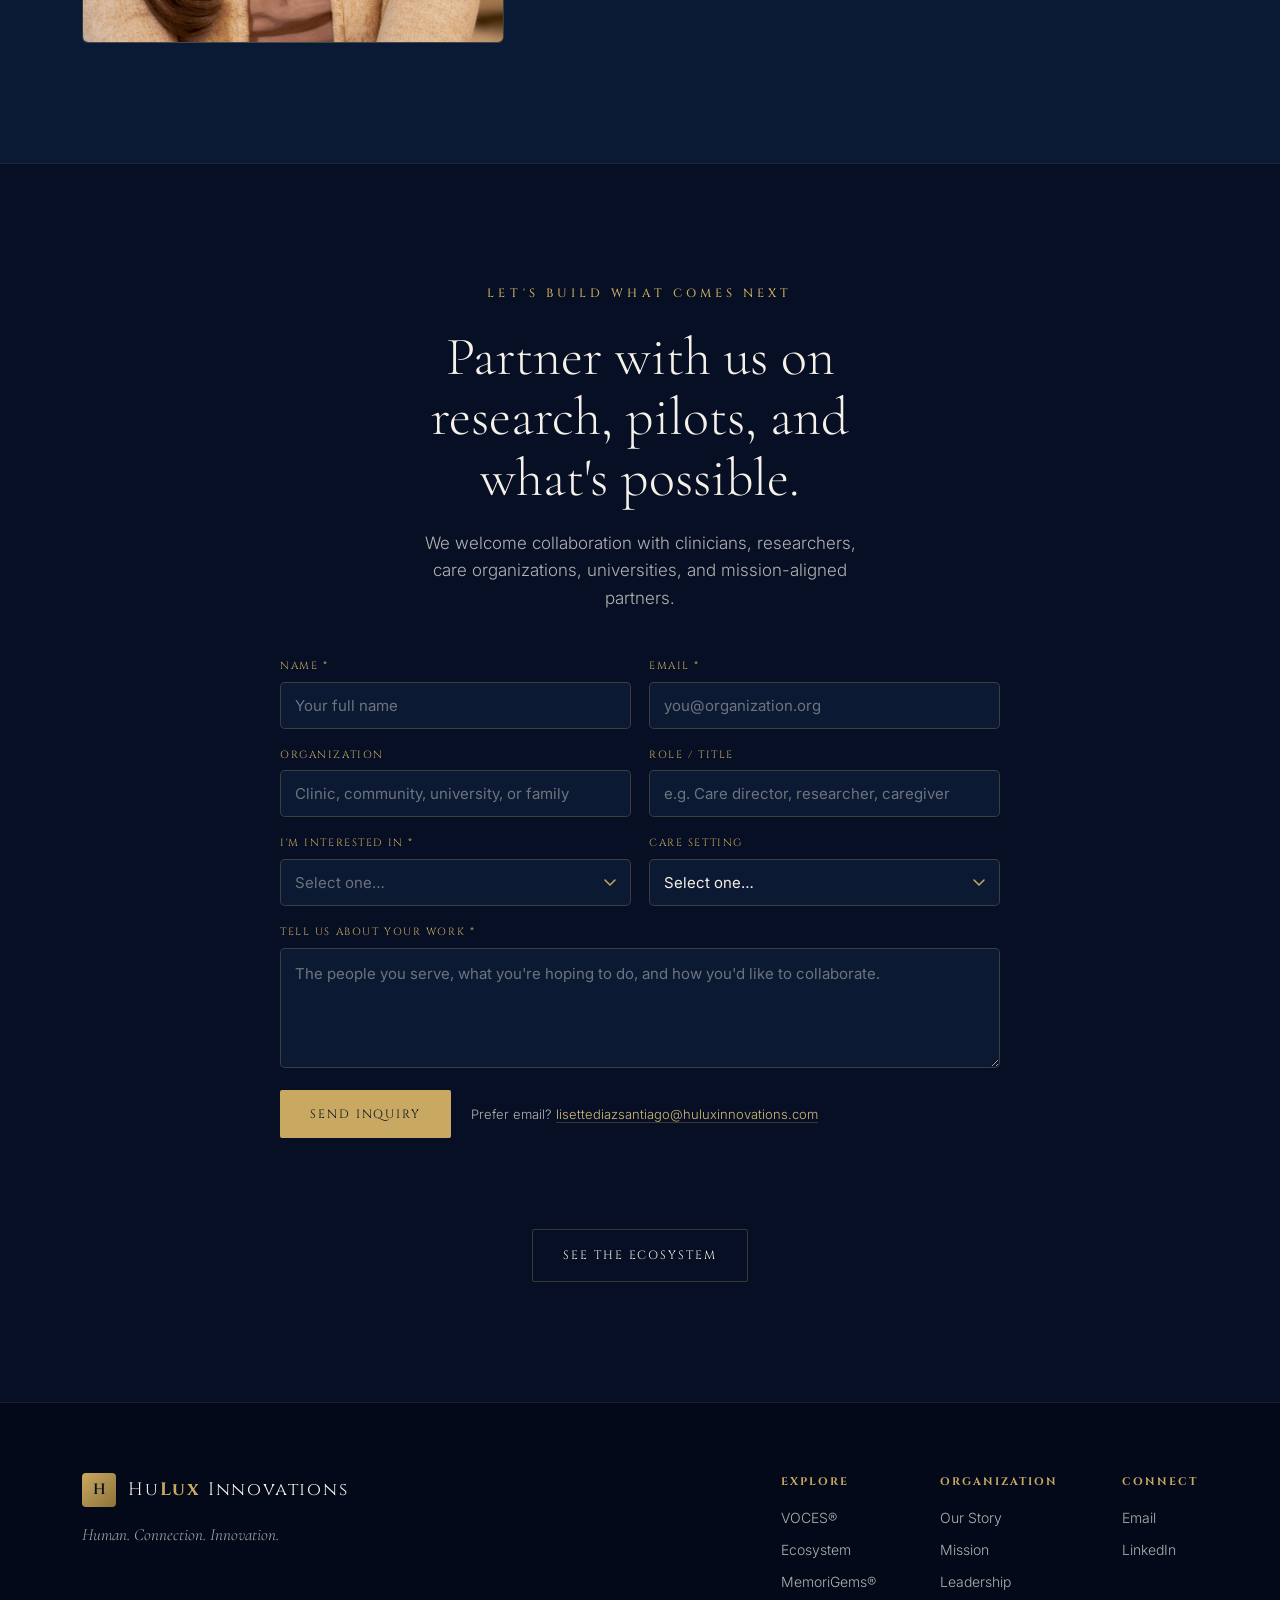
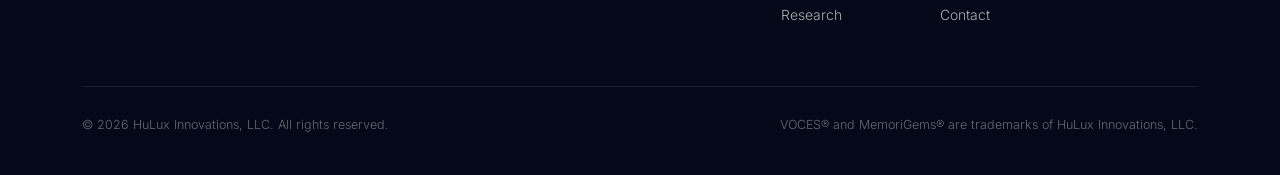
==== commit 85fddfe1: "Update about.html" ====
--- a/public/about.html
+++ b/public/about.html
@@ -1,58 +1,58 @@
 <!DOCTYPE html>
-<html lang="es">
+<html lang="en">
 <head>
 <meta charset="UTF-8">
 <meta name="viewport" content="width=device-width, initial-scale=1.0">
-<title>Acerca de — HuLux Innovations</title>
-<meta name="description" content="HuLux Innovations es una empresa de innovación centrada en el ser humano. Nuestra historia, misión y visión, y el principio de que los sistemas deben adaptarse a las personas, no las personas a los sistemas.">
-<link rel="canonical" href="https://huluxinnovations.com/es/about.html">
+<title>About — HuLux Innovations</title>
+<meta name="description" content="HuLux Innovations is a human-centered innovation company. Our story, mission, and vision — and the principle that systems should adapt to people, not people to systems.">
+<link rel="canonical" href="https://huluxinnovations.com/about.html">
 <link rel="alternate" hreflang="en" href="https://huluxinnovations.com/about.html">
 <link rel="alternate" hreflang="es" href="https://huluxinnovations.com/es/about.html">
 <link rel="alternate" hreflang="x-default" href="https://huluxinnovations.com/about.html">
-<link rel="icon" type="image/jpeg" href="../assets/hulux-mark.jpg">
+<link rel="icon" type="image/jpeg" href="assets/hulux-mark.jpg">
 <link rel="preconnect" href="https://fonts.googleapis.com">
 <link rel="preconnect" href="https://fonts.gstatic.com" crossorigin>
 <link href="https://fonts.googleapis.com/css2?family=Cinzel:wght@400;500;600&family=Cormorant+Garamond:ital,wght@0,300;0,400;0,500;0,600;1,300;1,400&family=Inter:wght@300;400;500&display=swap" rel="stylesheet">
-<link rel="stylesheet" href="../styles.css">
+<link rel="stylesheet" href="styles.css">
 </head>
 <body>
 
 <header class="nav">
   <div class="wrap">
     <a class="brand" href="index.html">
-      <img src="../assets/hulux-mark.jpg" alt="Logotipo de HuLux Innovations" onerror="this.outerHTML='<span class=&quot;bmark&quot;>H</span>'">
+      <img src="assets/hulux-mark.jpg" alt="HuLux Innovations mark" onerror="this.outerHTML='<span class=&quot;bmark&quot;>H</span>'">
       <span class="btext">Hu<b>Lux</b> Innovations</span>
     </a>
     <nav class="nav-links">
       <a href="index.html#voces">VOCES®</a>
-      <a href="index.html#ecosystem">Ecosistema</a>
+      <a href="index.html#ecosystem">Ecosystem</a>
       <a href="memorigems.html">MemoriGems®</a>
-      <a href="education.html">Educación</a>
-      <a href="asesoria.html">Asesoría</a>
-      <a href="about.html">Acerca de</a>
-      <a class="lang-link" href="../about.html" hreflang="en" lang="en" aria-label="English" title="View in English">EN</a>
-      <a class="btn btn-primary" href="#contact">Colabore con nosotros</a>
+      <a href="education.html">Education</a>
+      <a href="advisory.html">Advisory</a>
+      <a href="about.html">About</a>
+      <a class="lang-link" href="es/about.html" hreflang="es" lang="es" aria-label="Español" title="Ver en español">ES</a>
+      <a class="btn btn-primary" href="#contact">Partner with us</a>
     </nav>
-    <button class="nav-toggle" aria-label="Abrir menú"><span></span><span></span><span></span></button>
+    <button class="nav-toggle" aria-label="Open menu"><span></span><span></span><span></span></button>
   </div>
 </header>
 <nav class="mobile-menu">
   <a href="index.html#voces">VOCES®</a>
-  <a href="index.html#ecosystem">Ecosistema</a>
+  <a href="index.html#ecosystem">Ecosystem</a>
   <a href="memorigems.html">MemoriGems®</a>
-  <a href="education.html">Educación</a>
-  <a href="asesoria.html">Asesoría</a>
-  <a href="about.html">Acerca de</a>
-  <a class="lang-link" href="../about.html" hreflang="en" lang="en">English</a>
-  <a class="btn btn-primary" href="#contact">Colabore con nosotros</a>
+  <a href="education.html">Education</a>
+  <a href="advisory.html">Advisory</a>
+  <a href="about.html">About</a>
+  <a class="lang-link" href="es/about.html" hreflang="es" lang="es">Español</a>
+  <a class="btn btn-primary" href="#contact">Partner with us</a>
 </nav>
 
 <!-- PAGE HERO -->
 <section class="page-hero">
   <div class="wrap">
-    <span class="eyebrow reveal">Acerca de HuLux</span>
-    <h1 class="reveal">Existimos para que cada persona sea <em>atendida desde donde está.</em></h1>
-    <p class="reveal">No somos simplemente una empresa con un producto: somos una empresa de innovación centrada en el ser humano y custodia de un creciente conjunto de propiedad intelectual dedicado a mejorar cómo las personas viven la comunicación, el cuidado, la tecnología y la conexión humana.</p>
+    <span class="eyebrow reveal">About HuLux</span>
+    <h1 class="reveal">We exist to help people be <em>met where they are.</em></h1>
+    <p class="reveal">Not simply a company with one product — a human-centered innovation company and steward of a growing body of intellectual property dedicated to improving how people experience communication, care, technology, and human connection.</p>
   </div>
 </section>
 
@@ -60,11 +60,11 @@
 <section class="story" id="story">
   <div class="wrap">
     <div class="grid">
-      <div class="reveal"><span class="eyebrow">Nuestra historia</span><h2>Nacida en el lugar de los hechos, no en la sala de juntas.</h2></div>
+      <div class="reveal"><span class="eyebrow">Our Story</span><h2>Built from the room, not the boardroom.</h2></div>
       <div class="reveal">
-        <p>HuLux nació donde se encontraron varios mundos: la <b>experiencia vivida</b>, las <b>operaciones de salud</b>, la <b>experiencia del paciente</b>, la <b>educación</b>, la <b>investigación</b> y la <b>innovación</b>. Cada uno nos enseñó la misma lección desde un ángulo distinto: con demasiada frecuencia se les pide a las personas que se acomoden a sistemas que nunca se diseñaron pensando en su humanidad.</p>
-        <p>Vimos a familias enfrentar diagnósticos, a cuidadores cargar un peso invisible y a la comunicación romperse justo en los momentos en que la conexión más importaba. Y volvíamos una y otra vez a una pregunta: ¿y si la tecnología se diseñara en torno a lo que <b>permanece</b> en una persona, y no solo en torno a lo que va disminuyendo?</p>
-        <p>Esa pregunta se convirtió en un marco. El marco se convirtió en un producto insignia. Y el producto insignia se convirtió en el comienzo de algo más grande: una organización comprometida con traducir principios de comunicación basados en la evidencia en herramientas prácticas para las próximas décadas.</p>
+        <p>HuLux was born where several worlds met: <b>lived experience</b>, <b>healthcare operations</b>, <b>patient experience</b>, <b>education</b>, <b>research</b>, and <b>innovation</b>. Each taught the same lesson from a different angle — that people are too often asked to fit themselves into systems that were never designed with their humanity in mind.</p>
+        <p>We watched families navigate diagnoses, caregivers carry invisible weight, and communication break down at the exact moments connection mattered most. And we kept returning to one question: what if technology was designed around what <b>remains</b> in a person, rather than only what is declining?</p>
+        <p>That question became a framework. The framework became a flagship. And the flagship became the beginning of something larger — an organization committed to translating evidence-informed communication principles into practical tools for decades to come.</p>
       </div>
     </div>
   </div>
@@ -75,12 +75,12 @@
   <div class="wrap">
     <div class="mv-grid">
       <div class="mv-card reveal">
-        <span class="eyebrow">Misión</span>
-        <p>Crear marcos, herramientas y capacitación de comunicación centrados en el ser humano que preserven la conexión, la dignidad y la comprensión a lo largo del camino de la vida.</p>
+        <span class="eyebrow">Mission</span>
+        <p>To create human-centered communication frameworks, tools, and training that preserve connection, dignity, and understanding across the human journey.</p>
       </div>
       <div class="mv-card reveal">
-        <span class="eyebrow">Visión</span>
-        <p>Un mundo donde los sistemas se adapten a las personas, y no las personas a los sistemas, preservando la identidad, la continuidad y las relaciones significativas a lo largo del camino de la vida.</p>
+        <span class="eyebrow">Vision</span>
+        <p>A world where systems adapt to people — not people who must adapt to systems — preserving identity, continuity, and meaningful relationships across the human journey.</p>
       </div>
     </div>
   </div>
@@ -89,21 +89,21 @@
 <!-- PHILOSOPHY -->
 <section class="philosophy">
   <div class="wrap">
-    <span class="eyebrow reveal">Nuestra filosofía</span>
-    <p class="reveal">La tecnología debe <span>preservar</span> la conexión humana, nunca reemplazarla.</p>
+    <span class="eyebrow reveal">Our Philosophy</span>
+    <p class="reveal">Technology should <span>preserve</span> human connection — never replace it.</p>
   </div>
 </section>
 
 <!-- VALUE -->
 <section class="value">
   <div class="wrap">
-    <span class="eyebrow reveal">El futuro que estamos construyendo</span>
-    <h2 class="reveal">Lo que cada decisión de HuLux busca lograr.</h2>
+    <span class="eyebrow reveal">The Future We're Building</span>
+    <h2 class="reveal">What every HuLux decision is built to do.</h2>
     <div class="value-grid">
-      <div class="v-card reveal"><div class="diamond"></div><h3>Preservar la conexión</h3><p>Mantener las relaciones y la identidad en el centro del cuidado.</p></div>
-      <div class="v-card reveal"><div class="diamond"></div><h3>Mejorar la comunicación</h3><p>Adaptarnos a la persona, y no al revés.</p></div>
-      <div class="v-card reveal"><div class="diamond"></div><h3>Impulsar mejores resultados</h3><p>Una mejor comprensión lleva a un mejor cuidado y a una mejor calidad de vida.</p></div>
-      <div class="v-card reveal"><div class="diamond"></div><h3>Crear un impacto duradero</h3><p>Soluciones escalables que mejoran vidas hoy y para las generaciones futuras.</p></div>
+      <div class="v-card reveal"><div class="diamond"></div><h3>Preserve Connection</h3><p>Keep relationships and identity at the center of care.</p></div>
+      <div class="v-card reveal"><div class="diamond"></div><h3>Improve Communication</h3><p>Adapt to the person, not the other way around.</p></div>
+      <div class="v-card reveal"><div class="diamond"></div><h3>Drive Better Outcomes</h3><p>Better understanding leads to better care and quality of life.</p></div>
+      <div class="v-card reveal"><div class="diamond"></div><h3>Create Lasting Impact</h3><p>Scalable solutions that improve lives today and for generations to come.</p></div>
     </div>
   </div>
 </section>
@@ -111,20 +111,20 @@
 <!-- LONG-TERM VISION -->
 <section class="vision">
   <div class="wrap">
-    <span class="eyebrow reveal">La visión a largo plazo</span>
-    <h2 class="reveal">Una familia de innovaciones, un principio rector.</h2>
-    <p class="intro reveal">HuLux está construyendo una familia de innovaciones centradas en el ser humano y guiadas por VOCES. El mismo mapa aparece en todo lo que hacemos: un ámbito es nuestro punto de partida —donde MemoriGems® está en la fase final de desarrollo y se prepara para buscar financiamiento para pilotos e investigación— y los demás son hacia donde el marco puede extenderse después. MemoriGems es la primera expresión de esa visión, no su punto final.</p>
+    <span class="eyebrow reveal">The Long-Term Vision</span>
+    <h2 class="reveal">A family of innovations, one guiding principle.</h2>
+    <p class="intro reveal">HuLux is building a family of human-centered innovations guided by VOCES. The same map appears across everything we do: one domain is our starting point — where MemoriGems® is in final development, preparing to seek funding for pilots and research — and the rest is where the framework can extend next. MemoriGems is the first expression of that vision, not its endpoint.</p>
     <div class="vision-grid">
-      <div class="vision-card active reveal"><div class="diamond"></div><span class="badge">En desarrollo</span><h3>Envejecimiento y cuidado de la demencia</h3><p>Diseñar en torno a lo que permanece, para que la conexión perdure más allá de la memoria: el enfoque de MemoriGems®, ahora en la fase final de desarrollo y preparándose para pilotos e investigación.</p></div>
-      <div class="vision-card reveal"><div class="diamond"></div><h3>Comunicación en salud y experiencia del paciente</h3><p>Ayudar a que las personas se sientan conocidas y comprendidas en todo el cuidado que reciben.</p></div>
-      <div class="vision-card reveal"><div class="diamond"></div><h3>Educación y aprendizaje inclusivo</h3><p>Atender a cada estudiante desde donde está, de la forma en que mejor aprende.</p></div>
-      <div class="vision-card reveal"><div class="diamond"></div><h3>Neurodiversidad y accesibilidad</h3><p>Una comunicación que se adapta a cómo funciona cada mente y cada cuerpo.</p></div>
-      <div class="vision-card reveal"><div class="diamond"></div><h3>Comunicación y liderazgo en el trabajo</h3><p>Conexión y claridad entre las personas que trabajan juntas.</p></div>
-      <div class="vision-card reveal"><div class="diamond"></div><h3>Servicio público y gobierno</h3><p>Hacer que los servicios esenciales sean comprensibles y dignos para todos.</p></div>
-      <div class="vision-card reveal"><div class="diamond"></div><h3>Herramientas de comunicación impulsadas por IA</h3><p>Tecnología que se adapta a las personas, sin pedirles nunca que ellas se adapten a la tecnología.</p></div>
-      <div class="vision-card reveal"><div class="diamond"></div><h3>Diseño de productos y experiencias centrado en el ser humano</h3><p>Experiencias construidas en torno a la dignidad, la identidad y el sentido de pertenencia.</p></div>
-    </div>
-    <div class="vision-foot reveal">Diseñar sistemas que se adapten a las personas, y no personas que deban adaptarse a los sistemas.</div>
+      <div class="vision-card active reveal"><div class="diamond"></div><span class="badge">In development</span><h3>Aging &amp; Dementia Care</h3><p>Designing around what remains, so connection outlasts memory — the focus of MemoriGems®, now in final development and preparing for pilots and research.</p></div>
+      <div class="vision-card reveal"><div class="diamond"></div><h3>Healthcare Communication &amp; Patient Experience</h3><p>Helping people feel known and understood across the care they receive.</p></div>
+      <div class="vision-card reveal"><div class="diamond"></div><h3>Education &amp; Inclusive Learning</h3><p>Meeting learners where they are, in the ways they learn best.</p></div>
+      <div class="vision-card reveal"><div class="diamond"></div><h3>Neurodiversity &amp; Accessibility</h3><p>Communication that adapts to how each mind and body works.</p></div>
+      <div class="vision-card reveal"><div class="diamond"></div><h3>Workplace Communication &amp; Leadership</h3><p>Connection and clarity across the people who work together.</p></div>
+      <div class="vision-card reveal"><div class="diamond"></div><h3>Public Service &amp; Government</h3><p>Making essential services understandable and dignified for everyone.</p></div>
+      <div class="vision-card reveal"><div class="diamond"></div><h3>AI-Powered Communication Tools</h3><p>Technology that adapts to people — never asking people to adapt to it.</p></div>
+      <div class="vision-card reveal"><div class="diamond"></div><h3>Human-Centered Product &amp; Experience Design</h3><p>Experiences built around dignity, identity, and belonging.</p></div>
+    </div>
+    <div class="vision-foot reveal">Design systems that adapt to people — not people who must adapt to systems.</div>
   </div>
 </section>
 
@@ -133,15 +133,15 @@
   <div class="wrap">
     <div class="grid">
       <div class="photo reveal">
-        <img src="../lisette-headshot.jpg" alt="Lisette Diaz-Santiago, CEO de HuLux Innovations" onerror="this.parentElement.style.minHeight='420px'">
+        <img src="lisette-headshot.jpg" alt="Lisette Diaz-Santiago, CEO of HuLux Innovations" onerror="this.parentElement.style.minHeight='420px'">
       </div>
       <div class="reveal">
-        <span class="eyebrow">Liderazgo</span>
+        <span class="eyebrow">Leadership</span>
         <h2>Lisette Diaz-Santiago, Ed.M.</h2>
-        <div class="role">CEO, HuLux Innovations · Cofundadora, MemoriGems<sup style="font-size:.55em;vertical-align:super;margin-left:1px">®</sup></div>
-        <p>HuLux fue fundada por alguien que ha estado en el lugar de los hechos —en operaciones de salud, experiencia del paciente, educación e investigación— y que ha visto de primera mano cómo la comunicación determina si las personas se sienten conocidas, valoradas y cuidadas.</p>
-        <p>Esa perspectiva es el hilo conductor de todo lo que HuLux construye: la convicción de que los momentos más humanos merecen el diseño más cuidadoso, y de que las personas más cercanas al problema deben dar forma a la solución.</p>
-        <div class="cta-row"><a class="btn btn-ghost" href="index.html#contact">Conecte con Lisette</a></div>
+        <div class="role">CEO, HuLux Innovations · Co-Founder, MemoriGems<sup style="font-size:.55em;vertical-align:super;margin-left:1px">®</sup></div>
+        <p>HuLux was founded by someone who has been in the room — across healthcare operations, patient experience, education, and research — and who has seen firsthand how communication shapes whether people feel known, valued, and cared for.</p>
+        <p>That perspective is the through-line of everything HuLux builds: a belief that the most human moments deserve the most thoughtful design, and that the people closest to the problem should shape the solution.</p>
+        <div class="cta-row"><a class="btn btn-ghost" href="index.html#contact">Connect with Lisette</a></div>
       </div>
     </div>
   </div>
@@ -150,55 +150,55 @@
 <!-- CONTACT -->
 <section class="contact" id="contact">
   <div class="wrap">
-    <span class="eyebrow reveal">Construyamos lo que viene</span>
-    <h2 class="reveal">Colabore con nosotros en investigación, pilotos y todo lo que es posible.</h2>
-    <p class="reveal">Damos la bienvenida a la colaboración con profesionales clínicos, investigadores, organizaciones de cuidado, universidades y aliados que compartan nuestra misión.</p>
-    <form class="intake reveal" action="https://formspree.io/f/xdardwky" method="POST" data-sending="Enviando…" data-err="Algo salió mal. Intente de nuevo o escriba a lisettediazsantiago@huluxinnovations.com." data-neterr="Error de conexión. Intente de nuevo o escriba a lisettediazsantiago@huluxinnovations.com.">
-      <input type="hidden" name="_subject" value="Nueva consulta de colaboración / piloto — HuLux Innovations">
+    <span class="eyebrow reveal">Let's Build What Comes Next</span>
+    <h2 class="reveal">Partner with us on research, pilots, and what's possible.</h2>
+    <p class="reveal">We welcome collaboration with clinicians, researchers, care organizations, universities, and mission-aligned partners.</p>
+    <form class="intake reveal" action="https://formspree.io/f/xdardwky" method="POST">
+      <input type="hidden" name="_subject" value="New partner / pilot inquiry — HuLux Innovations">
       <div class="row2">
-        <div class="field"><label for="f-name">Nombre <span class="req">*</span></label><input id="f-name" name="name" type="text" required placeholder="Su nombre completo"></div>
-        <div class="field"><label for="f-email">Correo electrónico <span class="req">*</span></label><input id="f-email" name="email" type="email" required placeholder="usted@organizacion.org"></div>
+        <div class="field"><label for="f-name">Name <span class="req">*</span></label><input id="f-name" name="name" type="text" required placeholder="Your full name"></div>
+        <div class="field"><label for="f-email">Email <span class="req">*</span></label><input id="f-email" name="email" type="email" required placeholder="you@organization.org"></div>
       </div>
       <div class="row2">
-        <div class="field"><label for="f-org">Organización</label><input id="f-org" name="organization" type="text" placeholder="Clínica, comunidad, universidad o familia"></div>
-        <div class="field"><label for="f-role">Cargo / título</label><input id="f-role" name="role" type="text" placeholder="p. ej., directora de cuidado, investigador, cuidador"></div>
+        <div class="field"><label for="f-org">Organization</label><input id="f-org" name="organization" type="text" placeholder="Clinic, community, university, or family"></div>
+        <div class="field"><label for="f-role">Role / title</label><input id="f-role" name="role" type="text" placeholder="e.g. Care director, researcher, caregiver"></div>
       </div>
       <div class="row2">
-        <div class="field"><label for="f-interest">Me interesa <span class="req">*</span></label>
+        <div class="field"><label for="f-interest">I'm interested in <span class="req">*</span></label>
           <select id="f-interest" name="interest" required>
-            <option value="" disabled selected>Seleccione una opción…</option>
-            <option>Hacer un piloto de MemoriGems®</option>
-            <option>Colaboración en investigación</option>
-            <option>Alianza o licencia de VOCES®</option>
-            <option>Inversión</option>
-            <option>Otra cosa</option>
+            <option value="" disabled selected>Select one…</option>
+            <option>Piloting MemoriGems®</option>
+            <option>Research collaboration</option>
+            <option>VOCES® partnership or licensing</option>
+            <option>Investment</option>
+            <option>Something else</option>
           </select>
         </div>
-        <div class="field"><label for="f-setting">Entorno de cuidado</label>
+        <div class="field"><label for="f-setting">Care setting</label>
           <select id="f-setting" name="setting">
-            <option value="" disabled selected>Seleccione una opción…</option>
-            <option>Familia u hogar</option>
-            <option>Salud o entorno clínico</option>
-            <option>Comunidad de cuidado de la memoria</option>
-            <option>Universidad o investigación</option>
-            <option>Otro</option>
+            <option value="" disabled selected>Select one…</option>
+            <option>Family or home</option>
+            <option>Healthcare or clinical</option>
+            <option>Memory-care community</option>
+            <option>University or research</option>
+            <option>Other</option>
           </select>
         </div>
       </div>
-      <div class="field"><label for="f-msg">Cuéntenos sobre su trabajo <span class="req">*</span></label><textarea id="f-msg" name="message" required placeholder="Las personas a quienes sirve, lo que espera lograr y cómo le gustaría colaborar."></textarea></div>
+      <div class="field"><label for="f-msg">Tell us about your work <span class="req">*</span></label><textarea id="f-msg" name="message" required placeholder="The people you serve, what you're hoping to do, and how you'd like to collaborate."></textarea></div>
       <input class="hp" type="text" name="_gotcha" tabindex="-1" autocomplete="off" aria-hidden="true">
       <div class="actions">
-        <button class="btn btn-primary" type="submit">Enviar consulta</button>
-        <span class="alt">¿Prefiere el correo electrónico? <a href="mailto:lisettediazsantiago@huluxinnovations.com?subject=Partner%20%2F%20Pilot%20Inquiry">lisettediazsantiago@huluxinnovations.com</a></span>
+        <button class="btn btn-primary" type="submit">Send inquiry</button>
+        <span class="alt">Prefer email? <a href="mailto:lisettediazsantiago@huluxinnovations.com?subject=Partner%20%2F%20Pilot%20Inquiry">lisettediazsantiago@huluxinnovations.com</a></span>
       </div>
       <p class="form-status" role="status" aria-live="polite"></p>
     </form>
     <div class="intake-done">
-      <h3>Gracias, ya la recibimos.</h3>
-      <p>Su consulta va camino al equipo de HuLux. Leemos cada mensaje personalmente y nos comunicaremos con usted pronto.</p>
+      <h3>Thank you — we've got it.</h3>
+      <p>Your inquiry is on its way to the HuLux team. We read every message personally and will be in touch soon.</p>
     </div>
     <div class="cta-row reveal" style="justify-content:center;margin-top:36px">
-      <a class="btn btn-ghost" href="index.html#ecosystem">Ver el ecosistema</a>
+      <a class="btn btn-ghost" href="index.html#ecosystem">See the ecosystem</a>
     </div>
   </div>
 </section>
@@ -212,18 +212,18 @@
         <p class="tagline">Human. Connection. Innovation.</p>
       </div>
       <div class="cols">
-        <div class="col"><h4>Explorar</h4><a href="index.html#voces">VOCES®</a><a href="index.html#ecosystem">Ecosistema</a><a href="memorigems.html">MemoriGems®</a><a href="index.html#research">Investigación</a></div>
-        <div class="col"><h4>Organización</h4><a href="about.html#story">Nuestra historia</a><a href="about.html#mission">Misión</a><a href="about.html#leadership">Liderazgo</a><a href="index.html#contact">Contacto</a></div>
-        <div class="col"><h4>Conectar</h4><a href="mailto:lisettediazsantiago@huluxinnovations.com">Correo electrónico</a><a href="https://www.linkedin.com/company/hulux-innovations/" target="_blank" rel="noopener">LinkedIn</a></div>
+        <div class="col"><h4>Explore</h4><a href="index.html#voces">VOCES®</a><a href="index.html#ecosystem">Ecosystem</a><a href="memorigems.html">MemoriGems®</a><a href="index.html#research">Research</a></div>
+        <div class="col"><h4>Organization</h4><a href="about.html#story">Our Story</a><a href="about.html#mission">Mission</a><a href="about.html#leadership">Leadership</a><a href="index.html#contact">Contact</a></div>
+        <div class="col"><h4>Connect</h4><a href="mailto:lisettediazsantiago@huluxinnovations.com">Email</a><a href="https://www.linkedin.com/company/hulux-innovations/" target="_blank" rel="noopener">LinkedIn</a></div>
       </div>
     </div>
     <div class="bottom">
-      <span>© 2026 HuLux Innovations, LLC. Todos los derechos reservados.</span>
-      <span>VOCES® y MemoriGems® son marcas comerciales de HuLux Innovations, LLC.</span>
+      <span>© 2026 HuLux Innovations, LLC. All rights reserved.</span>
+      <span>VOCES® and MemoriGems® are trademarks of HuLux Innovations, LLC.</span>
     </div>
   </div>
 </footer>
 
-<script src="../script.js"></script>
+<script src="script.js"></script>
 </body>
 </html>
--- a/public/styles.css
+++ b/public/styles.css
@@ -0,0 +1,739 @@
+/* ============================================================
+   HuLux Innovations — shared design system
+   Navy / Gold / Cream · Cinzel · Cormorant Garamond · Inter
+   ============================================================ */
+:root{
+  --navy:#0A1A35; --navy-deep:#060F23; --navy-soft:#142849;
+  --gold:#C9A961; --gold-warm:#D4B876; --gold-deep:#8C7339;
+  --cream:#F5F1E8; --cream-soft:#EFEAD9;
+  --cream-muted:rgba(245,241,232,.72);
+  --cream-faint:rgba(245,241,232,.42);
+  --line:rgba(201,169,97,.26);
+  --line-soft:rgba(245,241,232,.1);
+  --serif:'Cormorant Garamond','Times New Roman',serif;
+  --display:'Cinzel','Trajan Pro',serif;
+  --sans:'Inter',system-ui,sans-serif;
+  --maxw:1180px;
+}
+*{margin:0;padding:0;box-sizing:border-box}
+html{scroll-behavior:smooth;scroll-padding-top:90px}
+body{
+  background:var(--navy-deep);color:var(--cream);
+  font-family:var(--sans);font-weight:300;line-height:1.6;
+  -webkit-font-smoothing:antialiased;overflow-x:hidden;
+}
+img{max-width:100%;display:block}
+a{color:inherit;text-decoration:none}
+
+.wrap{max-width:var(--maxw);margin:0 auto;padding:0 32px}
+.eyebrow{font-family:var(--display);font-size:12px;font-weight:500;letter-spacing:.34em;text-transform:uppercase;color:var(--gold)}
+.section{padding:120px 0}
+
+/* ---------- buttons ---------- */
+.btn{font-family:var(--display);font-size:12px;letter-spacing:.16em;text-transform:uppercase;
+  padding:16px 30px;border-radius:2px;cursor:pointer;display:inline-block;transition:all .25s ease}
+.btn-primary{background:var(--gold);color:var(--navy-deep);border:1px solid var(--gold)}
+.btn-primary:hover{background:var(--gold-warm);transform:translateY(-2px)}
+.btn-ghost{background:transparent;color:var(--cream);border:1px solid var(--line)}
+.btn-ghost:hover{border-color:var(--gold);color:var(--gold-warm)}
+.cta-row{display:flex;gap:16px;flex-wrap:wrap}
+
+/* ---------- nav ---------- */
+.nav{position:fixed;top:0;left:0;right:0;z-index:40;transition:background .3s ease,border-color .3s ease,padding .3s ease;
+  border-bottom:1px solid transparent;padding:22px 0}
+.nav.scrolled{background:rgba(6,15,35,.92);backdrop-filter:blur(12px);border-bottom-color:var(--line-soft);padding:14px 0}
+.nav .wrap{display:flex;align-items:center;justify-content:space-between;gap:24px}
+.brand{display:flex;align-items:center;gap:12px}
+.brand img{width:34px;height:34px;border-radius:4px;object-fit:cover}
+.brand .bmark{width:34px;height:34px;border-radius:4px;background:linear-gradient(135deg,var(--gold),var(--gold-deep));display:flex;align-items:center;justify-content:center;font-family:var(--display);font-weight:600;color:var(--navy-deep);font-size:15px}
+.brand .btext{font-family:var(--display);font-size:16px;letter-spacing:.1em;color:var(--cream)}
+.brand .btext b{color:var(--gold)}
+.nav-links{display:flex;align-items:center;gap:30px}
+.nav-links a{font-size:13px;letter-spacing:.06em;color:var(--cream-muted);transition:color .2s ease}
+.nav-links a:hover{color:var(--gold-warm)}
+.nav-links .btn{padding:11px 22px}
+.nav-toggle{display:none;background:none;border:none;color:var(--cream);cursor:pointer;flex-direction:column;gap:5px}
+.nav-toggle span{width:24px;height:1.5px;background:var(--gold);transition:.25s}
+.mobile-menu{display:none}
+
+/* ---------- hero (home) ---------- */
+.hero{position:relative;min-height:96vh;display:flex;align-items:center;
+  background:radial-gradient(1100px 620px at 72% 18%, rgba(201,169,97,.13), transparent 60%),linear-gradient(160deg,var(--navy) 0%,var(--navy-deep) 70%);overflow:hidden}
+.hero::after{content:"";position:absolute;inset:0;background:radial-gradient(900px 500px at 50% 120%, rgba(20,40,73,.6), transparent 70%);pointer-events:none}
+.hero .wrap{position:relative;z-index:2;padding-top:120px;padding-bottom:90px}
+.hero .eyebrow{margin-bottom:30px;display:block}
+.hero h1{font-family:var(--serif);font-weight:300;font-size:clamp(44px,8vw,92px);line-height:1.04;letter-spacing:-.01em;max-width:14ch;margin-bottom:30px}
+.hero h1 em{font-style:italic;color:var(--gold-warm)}
+.hero .lead{font-family:var(--serif);font-size:clamp(20px,2.4vw,27px);font-weight:300;color:var(--cream-muted);max-width:47ch;line-height:1.45;margin-bottom:28px}
+.pillars3{display:flex;gap:14px;align-items:center;flex-wrap:wrap;font-family:var(--display);font-size:11px;letter-spacing:.18em;text-transform:uppercase;color:var(--gold-warm);margin-bottom:42px}
+.pillars3 span{opacity:.4}
+
+/* ---------- page hero (subpages) ---------- */
+.page-hero{padding:180px 0 90px;background:radial-gradient(900px 500px at 70% 0%, rgba(201,169,97,.1), transparent 60%),var(--navy)}
+.page-hero .eyebrow{display:block;margin-bottom:24px}
+.page-hero h1{font-family:var(--serif);font-weight:300;font-size:clamp(42px,7vw,78px);line-height:1.06;max-width:16ch;margin-bottom:24px}
+.page-hero h1 em{font-style:italic;color:var(--gold-warm)}
+.page-hero p{font-family:var(--serif);font-size:clamp(19px,2.2vw,24px);color:var(--cream-muted);max-width:54ch;line-height:1.5}
+
+/* ---------- belief band ---------- */
+.belief{background:var(--navy-deep);padding:120px 0;border-top:1px solid rgba(201,169,97,.12)}
+.belief .wrap{text-align:center}
+.belief .eyebrow{margin-bottom:28px;display:block}
+.belief p{font-family:var(--serif);font-weight:300;font-size:clamp(30px,4.6vw,52px);line-height:1.22;max-width:19ch;margin:0 auto}
+.belief p span{color:var(--gold-warm);font-style:italic}
+
+/* ---------- why hulux ---------- */
+.why{background:var(--navy);padding:120px 0}
+.why .grid{display:grid;grid-template-columns:.85fr 1.15fr;gap:70px;align-items:center}
+.why .eyebrow{display:block;margin-bottom:22px}
+.why h2{font-family:var(--serif);font-weight:300;font-size:clamp(34px,5vw,56px);line-height:1.1}
+.why .humanlight{display:flex;gap:18px;margin-top:24px}
+.why .hl{flex:1;border:1px solid var(--line);border-radius:5px;padding:22px;text-align:center}
+.why .hl .w{font-family:var(--display);font-size:13px;letter-spacing:.14em;color:var(--gold);text-transform:uppercase}
+.why .hl .m{font-family:var(--serif);font-style:italic;font-size:18px;color:var(--cream-muted);margin-top:6px}
+.why p{color:var(--cream-muted);font-size:16.5px;margin-bottom:18px;max-width:54ch}
+.why p b{color:var(--gold-warm);font-weight:500}
+
+/* ---------- VOCES ---------- */
+.voces{padding:130px 0;background:linear-gradient(180deg,var(--navy-deep),var(--navy) 120%)}
+.voces .grid{display:grid;grid-template-columns:1fr 1.05fr;gap:78px;align-items:center}
+.voces .eyebrow{margin-bottom:22px;display:block}
+.voces h2{font-family:var(--display);font-weight:500;font-size:clamp(46px,7vw,84px);letter-spacing:.05em;margin-bottom:6px;line-height:1}
+.voces h2 sup{font-size:.26em;top:-1.6em;color:var(--gold);font-weight:400}
+.voces .sub{font-family:var(--serif);font-style:italic;font-size:22px;color:var(--gold-warm);margin-bottom:14px}
+.voces .mean{font-size:13px;letter-spacing:.04em;color:var(--cream-faint);margin-bottom:28px;line-height:1.8}
+.voces .mean b{color:var(--gold-warm);font-weight:500;font-style:normal}
+.voces p.body{color:var(--cream-muted);font-size:16.5px;margin-bottom:18px;max-width:50ch}
+.voces .tag{font-family:var(--serif);font-style:italic;font-size:19px;color:var(--gold-warm)}
+.voces .pillars{display:grid;grid-template-columns:1fr 1fr;gap:2px;background:var(--line);border:1px solid var(--line)}
+.pillar{background:var(--navy);padding:26px}
+.pillar .es{font-family:var(--display);font-size:15px;font-weight:600;letter-spacing:.1em;color:var(--gold);margin-bottom:3px}
+.pillar .en{font-size:11px;letter-spacing:.12em;text-transform:uppercase;color:var(--cream-faint);margin-bottom:12px}
+.pillar p{font-size:14.5px;color:var(--cream-muted);margin:0}
+
+/* ---------- ecosystem ---------- */
+.eco{padding:130px 0 150px;background:radial-gradient(800px 500px at 50% 0%, rgba(201,169,97,.08), transparent 60%),var(--navy-deep)}
+.eco .head{text-align:center;margin-bottom:64px}
+.eco .eyebrow{margin-bottom:22px;display:block}
+.eco .head h2{font-family:var(--serif);font-weight:300;font-size:clamp(32px,5vw,54px);line-height:1.15;max-width:22ch;margin:0 auto 18px}
+.eco .head .mission{color:var(--cream-faint);font-size:15.5px;max-width:62ch;margin:0 auto;line-height:1.7}
+.flow{max-width:1080px;margin:0 auto;display:flex;flex-direction:column;align-items:center}
+.node{text-align:center;border:1px solid var(--line);background:linear-gradient(180deg,var(--navy),var(--navy-soft));border-radius:5px;padding:24px 30px}
+.node.org{min-width:min(560px,90%)}
+.node.framework{min-width:min(620px,94%);border-color:rgba(201,169,97,.55);box-shadow:0 0 60px rgba(201,169,97,.1)}
+.node .kicker{font-family:var(--display);font-size:10px;letter-spacing:.22em;text-transform:uppercase;color:var(--cream-faint);display:block;margin-bottom:8px}
+.node .name{font-family:var(--display);font-size:clamp(20px,3vw,30px);font-weight:500;letter-spacing:.06em;color:var(--cream)}
+.node.framework .name{color:var(--gold-warm)}
+.node .name sup{font-size:.42em;color:var(--gold);top:-.9em}
+.node .desc{font-size:13.5px;color:var(--cream-muted);margin-top:10px;max-width:50ch;margin-left:auto;margin-right:auto}
+.node .desc i{color:var(--gold-warm)}
+.connector{width:1px;height:42px;background:linear-gradient(var(--gold),transparent);position:relative}
+.connector::after{content:"";position:absolute;bottom:0;left:50%;transform:translateX(-50%) rotate(45deg);width:7px;height:7px;border-right:1px solid var(--gold);border-bottom:1px solid var(--gold)}
+.branch-label{font-family:var(--display);font-size:10px;letter-spacing:.22em;text-transform:uppercase;color:var(--gold);text-align:center;margin:6px 0 22px}
+.pillars5{display:grid;grid-template-columns:repeat(5,1fr);gap:14px;width:100%}
+.pcard{border:1px solid var(--line);border-radius:5px;background:rgba(20,40,73,.35);padding:24px 18px;display:flex;flex-direction:column;gap:10px}
+.pcard .diamond{width:9px;height:9px;background:var(--gold);transform:rotate(45deg)}
+.pcard h3{font-family:var(--display);font-size:12px;font-weight:500;letter-spacing:.08em;text-transform:uppercase;color:var(--cream);line-height:1.4}
+.pcard p{font-size:12.5px;color:var(--cream-muted);margin:0}
+.pcard .flag{margin-top:auto;font-size:11px;letter-spacing:.04em;color:var(--gold-warm);border-top:1px solid var(--line);padding-top:10px}
+.pcard .flag b{font-family:var(--display);font-weight:500;letter-spacing:.06em}
+.serve{width:100%;margin-top:8px}
+.serve-row{display:grid;grid-template-columns:repeat(6,1fr);gap:10px}
+.chip{border:1px solid var(--line);border-radius:3px;background:rgba(20,40,73,.4);padding:16px 8px;text-align:center;font-size:12px;letter-spacing:.02em;color:var(--cream-muted);display:flex;align-items:center;justify-content:center;min-height:60px}
+.eco-foot{text-align:center;margin-top:54px;font-family:var(--serif);font-style:italic;font-size:clamp(19px,2.6vw,26px);color:var(--gold-warm)}
+
+/* ---------- flagship (home) ---------- */
+.flagship{background:var(--navy);padding:120px 0}
+.flagship .grid{display:grid;grid-template-columns:1.05fr 1fr;gap:64px;align-items:center}
+.flagship .eyebrow{display:block;margin-bottom:20px}
+.flagship h2{font-family:var(--serif);font-weight:300;font-size:clamp(34px,5vw,56px);line-height:1.08;margin-bottom:10px}
+.flagship .tagline{font-family:var(--serif);font-style:italic;font-size:21px;color:var(--gold-warm);margin-bottom:22px}
+.flagship p{color:var(--cream-muted);font-size:16.5px;margin-bottom:26px;max-width:48ch}
+.flagship .imgframe{aspect-ratio:4/3;border:1px solid var(--line);border-radius:6px;background:linear-gradient(150deg,var(--navy-soft),var(--navy-deep));overflow:hidden;position:relative}
+.flagship .imgframe img{width:100%;height:100%;object-fit:cover}
+.flagship .imgframe figcaption{position:absolute;bottom:0;left:0;right:0;padding:14px 18px;font-family:var(--serif);font-style:italic;font-size:15px;color:var(--cream-muted);background:linear-gradient(transparent,rgba(6,15,35,.85))}
+
+/* ---------- research / generic split ---------- */
+.research{background:var(--navy-deep);padding:120px 0}
+.research .eyebrow{display:block;margin-bottom:22px;text-align:center}
+.research h2{font-family:var(--serif);font-weight:300;font-size:clamp(32px,4.6vw,50px);text-align:center;max-width:20ch;margin:0 auto 18px;line-height:1.14}
+.research .note{text-align:center;color:var(--cream-faint);font-size:15px;max-width:58ch;margin:0 auto 50px;line-height:1.7}
+.r-grid{display:grid;grid-template-columns:repeat(3,1fr);gap:18px}
+.r-card{border:1px solid var(--line);border-radius:5px;background:rgba(20,40,73,.3);padding:30px 28px}
+.r-card h3{font-family:var(--display);font-size:13px;font-weight:500;letter-spacing:.1em;text-transform:uppercase;color:var(--gold);margin-bottom:12px}
+.r-card p{font-size:14.5px;color:var(--cream-muted)}
+.honesty{margin-top:40px;text-align:center;font-size:13.5px;color:var(--cream-faint);font-style:italic;border-top:1px solid var(--line-soft);padding-top:28px}
+
+/* ---------- partners ---------- */
+.partners{background:linear-gradient(160deg,var(--navy),var(--navy-deep));padding:120px 0}
+.partners .eyebrow{display:block;margin-bottom:22px}
+.partners h2{font-family:var(--serif);font-weight:300;font-size:clamp(34px,5vw,56px);max-width:18ch;line-height:1.1;margin-bottom:50px}
+.p-grid{display:grid;grid-template-columns:repeat(3,1fr);gap:18px}
+.p-card{border:1px solid var(--line);border-radius:5px;padding:32px 28px;background:rgba(20,40,73,.25)}
+.p-card h3{font-family:var(--serif);font-size:24px;color:var(--gold-warm);margin-bottom:12px}
+.p-card p{font-size:14.5px;color:var(--cream-muted)}
+
+/* ---------- contact ---------- */
+.contact{background:var(--navy-deep);padding:120px 0;text-align:center;border-top:1px solid var(--line-soft)}
+.contact .eyebrow{display:block;margin-bottom:24px}
+.contact h2{font-family:var(--serif);font-weight:300;font-size:clamp(32px,5vw,54px);max-width:18ch;margin:0 auto 22px;line-height:1.12}
+.contact p{color:var(--cream-muted);font-size:17px;max-width:46ch;margin:0 auto 36px}
+
+/* ---------- footer ---------- */
+.footer{background:#04091a;padding:70px 0 40px;border-top:1px solid var(--line-soft)}
+.footer .top{display:flex;justify-content:space-between;gap:40px;flex-wrap:wrap;margin-bottom:50px}
+.footer .brand .btext{font-size:18px}
+.footer .tagline{font-family:var(--serif);font-style:italic;font-size:17px;color:var(--cream-muted);margin-top:14px;max-width:34ch}
+.footer .cols{display:flex;gap:64px;flex-wrap:wrap}
+.footer .col h4{font-family:var(--display);font-size:11px;letter-spacing:.18em;text-transform:uppercase;color:var(--gold);margin-bottom:16px}
+.footer .col a{display:block;font-size:14px;color:var(--cream-muted);margin-bottom:10px;transition:color .2s}
+.footer .col a:hover{color:var(--gold-warm)}
+.footer .bottom{border-top:1px solid var(--line-soft);padding-top:28px;display:flex;justify-content:space-between;gap:20px;flex-wrap:wrap;font-size:12.5px;color:var(--cream-faint)}
+
+/* ---------- about: story / mission / vision / philosophy / value / leader ---------- */
+.story{background:var(--navy);padding:120px 0}
+.story .grid{display:grid;grid-template-columns:.8fr 1.2fr;gap:64px}
+.story .eyebrow{display:block;margin-bottom:20px}
+.story h2{font-family:var(--serif);font-weight:300;font-size:clamp(32px,4.5vw,50px);line-height:1.12}
+.story p{color:var(--cream-muted);font-size:16.5px;margin-bottom:20px}
+.story p b{color:var(--gold-warm);font-weight:500}
+.mv{background:var(--navy-deep);padding:120px 0}
+.mv-grid{display:grid;grid-template-columns:1fr 1fr;gap:20px}
+.mv-card{border:1px solid var(--line);border-radius:6px;padding:44px 40px;background:linear-gradient(160deg,var(--navy-soft),var(--navy-deep))}
+.mv-card .eyebrow{display:block;margin-bottom:18px}
+.mv-card p{font-family:var(--serif);font-size:clamp(22px,2.6vw,28px);font-weight:300;line-height:1.35;color:var(--cream)}
+.philosophy{background:var(--navy);padding:120px 0;text-align:center}
+.philosophy .eyebrow{display:block;margin-bottom:26px}
+.philosophy p{font-family:var(--serif);font-weight:300;font-size:clamp(28px,4.4vw,46px);line-height:1.28;max-width:22ch;margin:0 auto;color:var(--cream)}
+.philosophy p span{color:var(--gold-warm);font-style:italic}
+.value{background:var(--navy-deep);padding:120px 0}
+.value .eyebrow{display:block;text-align:center;margin-bottom:22px}
+.value h2{font-family:var(--serif);font-weight:300;font-size:clamp(30px,4.4vw,48px);text-align:center;margin-bottom:54px}
+.value-grid{display:grid;grid-template-columns:repeat(4,1fr);gap:16px}
+.v-card{border:1px solid var(--line);border-radius:5px;padding:30px 26px;background:rgba(20,40,73,.3)}
+.v-card .diamond{width:9px;height:9px;background:var(--gold);transform:rotate(45deg);margin-bottom:18px}
+.v-card h3{font-family:var(--display);font-size:13px;font-weight:500;letter-spacing:.08em;text-transform:uppercase;color:var(--gold-warm);margin-bottom:12px}
+.v-card p{font-size:14px;color:var(--cream-muted)}
+.leader{background:var(--navy);padding:120px 0}
+.leader .grid{display:grid;grid-template-columns:.8fr 1.2fr;gap:60px;align-items:center}
+.leader .photo{aspect-ratio:4/5;border:1px solid var(--line);border-radius:6px;overflow:hidden;background:linear-gradient(150deg,var(--navy-soft),var(--navy-deep))}
+.leader .photo img{width:100%;height:100%;object-fit:cover}
+.leader .eyebrow{display:block;margin-bottom:18px}
+.leader h2{font-family:var(--serif);font-weight:300;font-size:clamp(30px,4.4vw,48px);line-height:1.12;margin-bottom:8px}
+.leader .role{font-family:var(--display);font-size:12px;letter-spacing:.14em;text-transform:uppercase;color:var(--gold);margin-bottom:24px}
+.leader p{color:var(--cream-muted);font-size:16px;margin-bottom:18px;max-width:52ch}
+
+/* ---------- memorigems specific ---------- */
+.mg-overview{background:var(--navy);padding:120px 0}
+.mg-overview .grid{display:grid;grid-template-columns:1fr 1fr;gap:64px;align-items:center}
+.mg-overview .eyebrow{display:block;margin-bottom:20px}
+.mg-overview h2{font-family:var(--serif);font-weight:300;font-size:clamp(32px,4.6vw,52px);line-height:1.1;margin-bottom:20px}
+.mg-overview p{color:var(--cream-muted);font-size:16.5px;margin-bottom:18px}
+.mg-overview .imgframe{aspect-ratio:1/1;border:1px solid var(--line);border-radius:6px;overflow:hidden;background:linear-gradient(150deg,var(--navy-soft),var(--navy-deep))}
+.mg-overview .imgframe img{width:100%;height:100%;object-fit:cover}
+
+.steps{background:var(--navy-deep);padding:120px 0}
+.steps .head{text-align:center;margin-bottom:60px}
+.steps .eyebrow{display:block;margin-bottom:20px}
+.steps h2{font-family:var(--serif);font-weight:300;font-size:clamp(30px,4.4vw,48px)}
+.steps-row{display:grid;grid-template-columns:repeat(5,1fr);gap:14px}
+.step{border:1px solid var(--line);border-radius:5px;padding:28px 20px;background:rgba(20,40,73,.3);text-align:center;position:relative}
+.step .num{font-family:var(--display);font-size:12px;color:var(--gold);letter-spacing:.1em;margin-bottom:14px}
+.step h3{font-family:var(--display);font-size:14px;font-weight:600;letter-spacing:.1em;text-transform:uppercase;color:var(--cream);margin-bottom:10px}
+.step p{font-size:13px;color:var(--cream-muted)}
+
+.science{background:var(--navy);padding:120px 0}
+.science .head{text-align:center;margin-bottom:56px}
+.science .eyebrow{display:block;margin-bottom:20px}
+.science h2{font-family:var(--serif);font-weight:300;font-size:clamp(30px,4.4vw,48px);max-width:20ch;margin:0 auto;line-height:1.14}
+.paths{display:grid;grid-template-columns:1fr 1fr;gap:20px;max-width:920px;margin:0 auto}
+.path{border:1px solid var(--line);border-radius:6px;padding:34px 32px;background:rgba(20,40,73,.3)}
+.path.voice{border-color:rgba(201,169,97,.5)}
+.path .ptitle{font-family:var(--display);font-size:12px;letter-spacing:.14em;text-transform:uppercase;color:var(--gold);margin-bottom:22px}
+.path .stepline{display:flex;flex-direction:column;gap:8px;margin-bottom:22px}
+.path .stepline span{font-size:14px;color:var(--cream-muted);padding:10px 14px;border:1px solid var(--line-soft);border-radius:3px}
+.path .stepline span b{color:var(--cream);font-weight:500}
+.path .verdict{font-family:var(--serif);font-size:20px;font-style:italic}
+.path.photo .verdict{color:var(--cream-muted)}
+.path.voice .verdict{color:var(--gold-warm)}
+.science .pull{text-align:center;margin-top:46px;font-family:var(--serif);font-size:clamp(20px,3vw,28px);font-style:italic;color:var(--cream);max-width:30ch;margin-left:auto;margin-right:auto}
+.science .pull b{color:var(--gold-warm);font-weight:400}
+
+.compare{background:var(--navy-deep);padding:120px 0}
+.compare .eyebrow{display:block;text-align:center;margin-bottom:20px}
+.compare h2{font-family:var(--serif);font-weight:300;font-size:clamp(30px,4.4vw,48px);text-align:center;margin-bottom:50px}
+.ctable{max-width:760px;margin:0 auto;border:1px solid var(--line);border-radius:6px;overflow:hidden}
+.ctable .row{display:grid;grid-template-columns:1.6fr .7fr .7fr;align-items:center}
+.ctable .row+.row{border-top:1px solid var(--line-soft)}
+.ctable .row.head{background:rgba(201,169,97,.08)}
+.ctable .row.head div{font-family:var(--display);font-size:11px;letter-spacing:.1em;text-transform:uppercase;color:var(--gold);padding:18px 20px}
+.ctable .row.head div:nth-child(3){color:var(--gold-warm)}
+.ctable .cap{padding:16px 20px;font-size:14px;color:var(--cream-muted)}
+.ctable .mark{padding:16px 10px;text-align:center;font-size:15px}
+.ctable .yes{color:var(--gold-warm)}
+.ctable .no{color:var(--cream-faint)}
+
+.audience{background:var(--navy);padding:120px 0}
+.audience .eyebrow{display:block;text-align:center;margin-bottom:20px}
+.audience h2{font-family:var(--serif);font-weight:300;font-size:clamp(30px,4.4vw,48px);text-align:center;margin-bottom:50px}
+.aud-grid{display:grid;grid-template-columns:repeat(3,1fr);gap:18px}
+.aud-card{border:1px solid var(--line);border-radius:6px;padding:34px 30px;background:rgba(20,40,73,.3)}
+.aud-card h3{font-family:var(--display);font-size:14px;font-weight:500;letter-spacing:.1em;text-transform:uppercase;color:var(--gold);margin-bottom:14px}
+.aud-card p{font-size:14.5px;color:var(--cream-muted)}
+.aud-card ul{list-style:none;margin-top:14px}
+.aud-card li{font-size:14px;color:var(--cream-muted);padding-left:18px;position:relative;margin-bottom:8px}
+.aud-card li::before{content:"";position:absolute;left:0;top:8px;width:6px;height:6px;background:var(--gold);transform:rotate(45deg)}
+
+.notgrid{background:var(--navy-deep);padding:110px 0}
+.notgrid .grid{display:grid;grid-template-columns:1fr 1fr;gap:20px;max-width:900px;margin:0 auto}
+.notgrid .box{border:1px solid var(--line);border-radius:6px;padding:36px 34px;background:rgba(20,40,73,.3)}
+.notgrid .box h3{font-family:var(--display);font-size:12px;letter-spacing:.14em;text-transform:uppercase;color:var(--gold);margin-bottom:16px}
+.notgrid .box p{font-size:15px;color:var(--cream-muted)}
+
+/* ---------- reveal ---------- */
+.reveal{opacity:0;transform:translateY(24px);transition:opacity .8s ease,transform .8s ease}
+.reveal.in{opacity:1;transform:none}
+
+/* ---------- responsive ---------- */
+@media(max-width:900px){
+  .nav-links{display:none}
+  .nav-toggle{display:flex}
+  .mobile-menu{display:block;position:fixed;inset:0 0 0 auto;width:min(320px,82vw);background:var(--navy-deep);border-left:1px solid var(--line);z-index:45;transform:translateX(100%);transition:transform .3s ease;padding:90px 32px 32px;display:flex;flex-direction:column;gap:22px}
+  .mobile-menu.open{transform:none}
+  .mobile-menu a{font-family:var(--serif);font-size:22px;color:var(--cream)}
+  .mobile-menu .btn{margin-top:10px;text-align:center}
+  .why .grid,.voces .grid,.flagship .grid,.story .grid,.leader .grid,.mg-overview .grid{grid-template-columns:1fr;gap:42px}
+  .voces .pillars{grid-template-columns:1fr 1fr}
+  .pillars5{grid-template-columns:repeat(2,1fr)}
+  .serve-row{grid-template-columns:repeat(3,1fr)}
+  .r-grid,.p-grid,.aud-grid{grid-template-columns:1fr}
+  .mv-grid,.value-grid,.paths,.notgrid .grid{grid-template-columns:1fr}
+  .steps-row{grid-template-columns:1fr 1fr}
+  .value-grid{grid-template-columns:1fr 1fr}
+}
+@media(max-width:560px){
+  .wrap{padding:0 22px}
+  .voces .pillars,.steps-row,.value-grid{grid-template-columns:1fr}
+  .pillars5{grid-template-columns:1fr}
+  .serve-row{grid-template-columns:1fr 1fr}
+  .ctable .row{grid-template-columns:1.4fr .6fr .6fr}
+  .pillars3{font-size:10px}
+}
+@media(prefers-reduced-motion:reduce){.reveal{opacity:1;transform:none;transition:none}html{scroll-behavior:auto}}
+
+/* ---------- on-brand gem card (replaces clashing product screenshot) ---------- */
+.gem-card{
+  border:1px solid var(--line);border-radius:8px;
+  background:linear-gradient(160deg,var(--navy-soft),var(--navy-deep));
+  padding:34px 32px 30px;
+  box-shadow:0 0 60px rgba(201,169,97,.07);
+}
+.gem-top{display:flex;align-items:center;gap:14px;margin-bottom:24px}
+.gem-icon{
+  width:44px;height:44px;border-radius:50%;flex:0 0 auto;
+  border:1px solid var(--gold);display:flex;align-items:center;justify-content:center;position:relative;
+}
+.gem-icon::before{content:"";width:11px;height:11px;background:var(--gold);transform:rotate(45deg)}
+.gem-title{font-family:var(--display);font-size:18px;letter-spacing:.06em;color:var(--cream)}
+.gem-sub{font-size:13px;color:var(--cream-faint);margin-top:2px}
+.gem-label{
+  text-align:center;font-family:var(--display);font-size:10px;letter-spacing:.18em;
+  text-transform:uppercase;color:var(--gold);margin-bottom:18px;
+}
+.gem-grid{display:grid;grid-template-columns:1fr 1fr;gap:12px;margin-bottom:24px}
+.phrase{
+  position:relative;border:1px solid var(--line);border-radius:7px;
+  background:rgba(10,26,53,.6);
+  padding:24px 16px;min-height:78px;
+  display:flex;align-items:center;justify-content:center;text-align:center;
+  font-family:var(--serif);font-size:18px;color:var(--cream);
+  transition:border-color .25s ease,transform .25s ease,background .25s ease;
+}
+.phrase:hover{border-color:var(--gold);transform:translateY(-2px);background:rgba(20,40,73,.7)}
+.phrase .rec{position:absolute;top:12px;left:12px;width:7px;height:7px;border-radius:50%;background:var(--gold)}
+.gem-foot{
+  border-top:1px solid var(--line-soft);padding-top:18px;
+  font-family:var(--serif);font-style:italic;font-size:15px;color:var(--cream-muted);text-align:center;
+}
+@media (prefers-reduced-motion:no-preference){
+  .phrase .rec{animation:recpulse 2.6s ease-in-out infinite}
+  .phrase:nth-child(2) .rec{animation-delay:.4s}
+  .phrase:nth-child(3) .rec{animation-delay:.8s}
+  .phrase:nth-child(4) .rec{animation-delay:1.2s}
+  @keyframes recpulse{0%,100%{opacity:.35;box-shadow:0 0 0 0 rgba(201,169,97,.4)}50%{opacity:1;box-shadow:0 0 0 4px rgba(201,169,97,0)}}
+}
+@media(max-width:560px){.gem-grid{grid-template-columns:1fr 1fr}.phrase{font-size:16px;min-height:66px}}
+
+/* ── VOCES Test · the six questions every solution must pass ── */
+.vtest{background:radial-gradient(720px 460px at 50% 0%, rgba(201,169,97,.07), transparent 60%),var(--navy);padding:120px 0}
+.vtest .eyebrow{display:block;text-align:center;margin-bottom:22px}
+.vtest h2{font-family:var(--serif);font-weight:300;font-size:clamp(30px,4.4vw,48px);text-align:center;max-width:24ch;margin:0 auto 16px;line-height:1.15}
+.vtest .intro{text-align:center;color:var(--cream-muted);font-size:15.5px;line-height:1.7;max-width:60ch;margin:0 auto 56px}
+.vtest .intro b{font-family:var(--display);font-weight:500;letter-spacing:.03em;color:var(--gold-warm)}
+.vtest-grid{display:grid;grid-template-columns:repeat(3,1fr);gap:16px}
+.vtest-card{border:1px solid var(--line);border-radius:5px;padding:30px 26px;background:rgba(20,40,73,.3);display:flex;flex-direction:column;gap:12px}
+.vtest-card .q{font-family:var(--display);font-size:11px;font-weight:500;letter-spacing:.2em;color:var(--gold)}
+.vtest-card h3{font-family:var(--serif);font-weight:400;font-size:23px;line-height:1.25;color:var(--cream)}
+.vtest-card p{font-size:13.5px;color:var(--cream-muted);margin:0;line-height:1.6}
+.vtest-foot{text-align:center;margin-top:54px;font-family:var(--serif);font-style:italic;font-size:clamp(19px,2.6vw,26px);color:var(--gold-warm)}
+
+/* ── Long-Term Vision · where VOCES goes next ──────────────── */
+.vision{background:var(--navy);padding:120px 0}
+.vision .eyebrow{display:block;text-align:center;margin-bottom:22px}
+.vision h2{font-family:var(--serif);font-weight:300;font-size:clamp(30px,4.4vw,48px);text-align:center;max-width:24ch;margin:0 auto 16px;line-height:1.15}
+.vision .intro{text-align:center;color:var(--cream-muted);font-size:15.5px;line-height:1.7;max-width:64ch;margin:0 auto 56px}
+.vision-grid{display:grid;grid-template-columns:repeat(4,1fr);gap:14px}
+.vision-card{border:1px solid var(--line);border-radius:5px;padding:24px 22px;background:rgba(20,40,73,.3);display:flex;flex-direction:column;gap:10px}
+.vision-card .diamond{width:9px;height:9px;background:var(--gold);transform:rotate(45deg)}
+.vision-card h3{font-family:var(--display);font-size:12px;font-weight:500;letter-spacing:.06em;text-transform:uppercase;color:var(--gold-warm);line-height:1.4;margin:0}
+.vision-card p{font-size:13px;color:var(--cream-muted);margin:0;line-height:1.55}
+.vision-foot{max-width:32ch;text-align:center;margin:54px auto 0;font-family:var(--serif);font-style:italic;font-size:clamp(19px,2.6vw,26px);color:var(--gold-warm);line-height:1.3}
+
+@media(max-width:900px){
+  .vtest-grid{grid-template-columns:1fr 1fr}
+  .vision-grid{grid-template-columns:1fr 1fr}
+}
+@media(max-width:560px){
+  .vtest-grid,.vision-grid{grid-template-columns:1fr}
+}
+
+/* ── Unified reach · where VOCES goes (today → horizon) ─────── */
+.reach{width:100%;margin-top:8px;display:flex;flex-direction:column;gap:34px}
+.reach > .branch-label{margin:0 0 4px}
+.reach-band .branch-label{margin:0 0 16px}
+.reach-active{border:1px solid var(--gold);border-radius:6px;background:linear-gradient(180deg,rgba(201,169,97,.12),rgba(20,40,73,.4));padding:24px 26px;display:flex;flex-wrap:wrap;align-items:center;gap:12px 20px}
+.reach-active .ra-name{font-family:var(--display);font-size:14px;font-weight:500;letter-spacing:.06em;text-transform:uppercase;color:var(--gold-warm)}
+.reach-active .ra-people{flex:1;min-width:240px;font-size:13px;color:var(--cream-muted);line-height:1.6}
+.reach-active .ra-tag{font-family:var(--display);font-size:10px;letter-spacing:.13em;text-transform:uppercase;color:var(--navy-deep);background:var(--gold);border-radius:3px;padding:6px 10px;white-space:nowrap}
+.reach-chips{display:grid;grid-template-columns:repeat(4,1fr);gap:10px}
+
+/* About · active-today badge on a vision card */
+.vision-card.active{border-color:var(--gold);background:linear-gradient(180deg,rgba(201,169,97,.12),rgba(20,40,73,.3))}
+.vision-card .badge{align-self:flex-start;font-family:var(--display);font-size:9.5px;letter-spacing:.13em;text-transform:uppercase;color:var(--navy-deep);background:var(--gold);border-radius:3px;padding:4px 8px}
+
+@media(max-width:900px){.reach-chips{grid-template-columns:repeat(2,1fr)}}
+@media(max-width:560px){.reach-chips{grid-template-columns:1fr}}
+
+/* ── Partner / pilot intake form (Formspree) ───────────────── */
+.intake{max-width:720px;margin:46px auto 0;text-align:left;display:grid;gap:18px}
+.intake .row2{display:grid;grid-template-columns:1fr 1fr;gap:18px}
+.intake .field{display:flex;flex-direction:column;gap:7px}
+.intake label{font-family:var(--display);font-size:10.5px;letter-spacing:.15em;text-transform:uppercase;color:var(--gold)}
+.intake label .req{color:var(--gold-warm)}
+.intake input,.intake select,.intake textarea{font-family:var(--sans);font-size:15px;color:var(--cream);background:rgba(20,40,73,.4);border:1px solid var(--line);border-radius:5px;padding:13px 14px;width:100%;transition:border-color .2s,background .2s}
+.intake textarea{min-height:120px;resize:vertical;line-height:1.6}
+.intake input::placeholder,.intake textarea::placeholder{color:var(--cream-faint)}
+.intake input:focus,.intake select:focus,.intake textarea:focus{outline:none;border-color:var(--gold);background:rgba(20,40,73,.62)}
+.intake select{appearance:none;-webkit-appearance:none;cursor:pointer;background-image:url("data:image/svg+xml;utf8,<svg xmlns='http://www.w3.org/2000/svg' width='12' height='8' viewBox='0 0 12 8'><path d='M1 1l5 5 5-5' stroke='%23C9A961' stroke-width='1.5' fill='none' stroke-linecap='round'/></svg>");background-repeat:no-repeat;background-position:right 14px center;padding-right:38px}
+.intake select:invalid{color:var(--cream-faint)}
+.intake select option{background:var(--navy-deep);color:var(--cream)}
+.intake .hp{position:absolute!important;left:-9999px;width:1px;height:1px;overflow:hidden}
+.intake .actions{display:flex;align-items:center;gap:20px;flex-wrap:wrap;margin-top:4px}
+.intake .actions .btn{cursor:pointer;border:none}
+.intake .actions .btn:disabled{opacity:.55;cursor:default}
+.intake .alt{font-size:13px;color:var(--cream-muted)}
+.intake .alt a{color:var(--gold-warm);text-decoration:none;border-bottom:1px solid var(--line)}
+.form-status{font-size:14px;line-height:1.6;margin:2px 0 0;min-height:1px}
+.form-status.err{color:#e7adad}
+.intake.sent{display:none}
+.intake-done{display:none;max-width:620px;margin:46px auto 0;border:1px solid var(--gold);border-radius:6px;background:linear-gradient(180deg,rgba(201,169,97,.12),rgba(20,40,73,.4));padding:36px 30px;text-align:center}
+.intake-done.show{display:block}
+.intake-done h3{font-family:var(--serif);font-weight:400;font-size:27px;color:var(--cream);margin-bottom:10px}
+.intake-done p{color:var(--cream-muted);font-size:14.5px;line-height:1.65;max-width:46ch;margin:0 auto}
+@media(max-width:560px){.intake .row2{grid-template-columns:1fr}}
+
+/* ── Research preprint callout ─────────────────────────────── */
+.pub{max-width:880px;margin:38px auto 0;border:1px solid var(--line);border-left:3px solid var(--gold);border-radius:6px;background:rgba(20,40,73,.32);padding:30px 32px;text-align:left}
+.pub .pub-eyebrow{font-family:var(--display);font-size:10.5px;letter-spacing:.17em;text-transform:uppercase;color:var(--gold);display:block;margin-bottom:14px}
+.pub h3{font-family:var(--serif);font-weight:400;font-size:clamp(20px,2.5vw,26px);line-height:1.3;color:var(--cream);margin:0 0 10px}
+.pub .meta{font-family:var(--serif);font-style:italic;font-size:14px;color:var(--gold-warm);margin-bottom:16px}
+.pub p{font-size:14px;color:var(--cream-muted);line-height:1.65;margin:0 0 18px}
+.pub .cite{font-size:12px;color:var(--cream-faint);line-height:1.6;margin:0 0 20px;word-break:break-word}
+.pub .pub-link{display:inline-flex;align-items:center;gap:8px;font-family:var(--display);font-size:11px;letter-spacing:.1em;text-transform:uppercase;color:var(--navy-deep);background:var(--gold);border-radius:4px;padding:11px 18px;text-decoration:none;transition:background .2s}
+.pub .pub-link:hover{background:var(--gold-warm)}
+
+/* ── Preprint callout · peer-review status badge ───────────── */
+.pub .pub-status{display:inline-flex;align-items:center;gap:9px;font-family:var(--display);font-size:10px;letter-spacing:.12em;text-transform:uppercase;color:var(--gold-warm);border:1px solid var(--line);border-radius:3px;padding:7px 12px;margin-bottom:18px}
+.pub .pub-status .dot{width:7px;height:7px;border-radius:50%;background:var(--gold);box-shadow:0 0 0 3px rgba(201,169,97,.18);flex:none}
+
+/* ── Status color system (shared) ──────────────────────────── */
+:root{
+  --sage:#8FB08A; --sage-glow:rgba(143,176,138,.16);
+  --grow:#B7C9A3; --grow-glow:rgba(183,201,163,.14);
+  --plan:rgba(245,241,232,.4);
+}
+.pub .pub-status.st-review .dot{background:var(--gold);box-shadow:0 0 0 3px rgba(201,169,97,.18)}
+
+/* ── Research Highlights panel (inside featured card) ──────── */
+.highlights{margin:24px 0 26px;border-top:1px solid var(--line-soft);padding-top:24px}
+.highlights .hl-title{font-family:var(--display);font-size:10.5px;letter-spacing:.17em;text-transform:uppercase;color:var(--gold);display:block;margin-bottom:16px}
+.hl-list{list-style:none;margin:0;padding:0;display:grid;gap:15px}
+.hl-item{display:flex;gap:13px;align-items:flex-start}
+.hl-item .hl-mark{width:9px;height:9px;border-radius:50%;margin-top:5px;flex:none;background:var(--gold)}
+.hl-item.st-done .hl-mark{background:var(--sage);box-shadow:0 0 0 3px var(--sage-glow)}
+.hl-item.st-review .hl-mark{background:var(--gold);box-shadow:0 0 0 3px rgba(201,169,97,.18)}
+.hl-item.st-grow .hl-mark{background:var(--grow);box-shadow:0 0 0 3px var(--grow-glow)}
+.hl-item strong{display:block;font-family:var(--sans);font-size:13px;font-weight:600;letter-spacing:.01em;color:var(--cream);margin-bottom:2px}
+.hl-item>div>span{display:block;font-size:13px;color:var(--cream-muted);line-height:1.55}
+
+/* ── VOCES Research Program ────────────────────────────────── */
+.program{background:var(--navy);padding:120px 0}
+.program .eyebrow{display:block;margin-bottom:26px}
+.program-q{font-family:var(--serif);font-weight:300;font-size:clamp(24px,3.3vw,36px);line-height:1.28;color:var(--cream);max-width:26ch;margin:0 0 26px}
+.program-q em{font-style:italic;color:var(--gold-warm)}
+.program-lede{font-size:15px;color:var(--cream-muted);line-height:1.75;max-width:64ch;margin:0 0 40px}
+.sub-eyebrow{font-family:var(--display);font-size:11px;font-weight:500;letter-spacing:.28em;text-transform:uppercase;color:var(--gold);display:block;margin:0 0 22px;padding-top:10px}
+.app-grid{display:grid;grid-template-columns:repeat(2,1fr);gap:18px;margin-bottom:52px}
+.app-card{border:1px solid var(--line);border-left:3px solid var(--gold);border-radius:6px;padding:32px 30px;background:rgba(20,40,73,.28)}
+.app-card h3{font-family:var(--serif);font-size:27px;color:var(--gold-warm);margin-bottom:12px;font-weight:400}
+.app-card h3 .reg{font-size:14px;vertical-align:super;color:var(--gold-deep);margin-left:1px}
+.app-card p{font-size:14.5px;color:var(--cream-muted);line-height:1.65}
+.tag-list{list-style:none;margin:0;padding:0;display:flex;flex-wrap:wrap;gap:10px}
+.tag-list li{font-family:var(--sans);font-size:13px;letter-spacing:.02em;color:var(--cream-soft);border:1px solid var(--line);border-radius:40px;padding:9px 18px;background:rgba(20,40,73,.3)}
+
+/* ── Research Timeline ─────────────────────────────────────── */
+.timeline{background:var(--navy-deep);padding:120px 0}
+.timeline .eyebrow{display:block;margin-bottom:22px;text-align:center}
+.timeline h2{font-family:var(--serif);font-weight:300;font-size:clamp(30px,4.4vw,48px);text-align:center;max-width:20ch;margin:0 auto 18px;line-height:1.14}
+.timeline .note{text-align:center;color:var(--cream-faint);font-size:15px;max-width:60ch;margin:0 auto 54px;line-height:1.7}
+.tl-grid{display:grid;grid-template-columns:repeat(3,1fr);gap:18px}
+.tl-card{position:relative;border:1px solid var(--line);border-radius:6px;background:rgba(20,40,73,.3);padding:28px 26px 26px;display:flex;flex-direction:column}
+.tl-year{font-family:var(--display);font-size:11px;font-weight:500;letter-spacing:.2em;text-transform:uppercase;color:var(--gold);margin-bottom:14px}
+.tl-card h3{font-family:var(--serif);font-weight:400;font-size:20px;line-height:1.28;color:var(--cream);margin:0 0 10px}
+.tl-meta{font-size:13px;color:var(--cream-muted);line-height:1.55;margin-bottom:18px;flex:1}
+.tl-status{display:inline-flex;align-items:center;gap:8px;align-self:flex-start;font-family:var(--display);font-size:10px;letter-spacing:.12em;text-transform:uppercase;color:var(--cream-soft);border:1px solid var(--line);border-radius:3px;padding:6px 11px}
+.tl-status .tl-dot{width:7px;height:7px;border-radius:50%;flex:none;background:var(--gold)}
+.tl-status.st-done .tl-dot{background:var(--sage);box-shadow:0 0 0 3px var(--sage-glow)}
+.tl-status.st-review .tl-dot{background:var(--gold);box-shadow:0 0 0 3px rgba(201,169,97,.18)}
+.tl-status.st-grow .tl-dot{background:var(--grow);box-shadow:0 0 0 3px var(--grow-glow)}
+.tl-status.st-plan .tl-dot{background:var(--plan)}
+
+/* ── Responsive · new sections ─────────────────────────────── */
+@media(max-width:820px){
+  .app-grid{grid-template-columns:1fr}
+  .tl-grid{grid-template-columns:1fr}
+}
+
+/* ══════════════════════════════════════════════════════════════
+   EDUCATION · Speaking & Workshops page
+   ══════════════════════════════════════════════════════════════ */
+.edu{padding:110px 0}
+.edu .eyebrow.center,.edu .center{display:block;text-align:center}
+.edu>.wrap>.eyebrow{margin-bottom:22px}
+.edu h2{font-family:var(--serif);font-weight:300;font-size:clamp(30px,4.4vw,48px);line-height:1.14;color:var(--cream);margin:0 auto 18px;max-width:22ch}
+.edu h2.center{text-align:center}
+.edu .note{color:var(--cream-faint);font-size:15px;max-width:62ch;margin:0 auto 54px;line-height:1.7}
+.edu .note.center{text-align:center}
+.edu .reg{font-size:.5em;vertical-align:super;color:var(--gold-deep);margin-left:1px}
+
+/* hero tweaks */
+.edu-hero-support{font-family:var(--sans)!important;font-size:15.5px!important;color:var(--cream-muted)!important;max-width:60ch!important;line-height:1.75!important;margin-top:22px}
+.edu-hero-support strong{color:var(--cream);font-weight:500}
+.edu-hero-cta{display:flex;gap:16px;flex-wrap:wrap;margin-top:38px}
+
+/* section backgrounds (alternating rhythm) */
+.edu-topics{background:var(--navy-deep)}
+.edu-for{background:var(--navy)}
+.edu-formats{background:var(--navy-deep)}
+.edu-voces{background:linear-gradient(160deg,var(--navy),var(--navy-deep))}
+.edu-bio{background:var(--navy-deep)}
+.edu-why{background:var(--navy)}
+.edu-current{background:var(--navy-deep)}
+.edu-inquire{background:linear-gradient(200deg,var(--navy),var(--navy-deep))}
+
+/* ── Featured topics ───────────────────────────────────────── */
+.topic-grid{display:grid;grid-template-columns:repeat(3,1fr);gap:20px}
+.topic-card{display:flex;flex-direction:column;border:1px solid var(--line);border-radius:8px;background:rgba(20,40,73,.3);padding:32px 28px;transition:transform .25s ease,border-color .25s ease,background .25s ease}
+.topic-card:hover{transform:translateY(-4px);border-color:rgba(201,169,97,.5);background:rgba(20,40,73,.45)}
+.t-icon{display:inline-flex;align-items:center;justify-content:center;width:46px;height:46px;border-radius:11px;border:1px solid var(--line);color:var(--gold);background:rgba(201,169,97,.07);margin-bottom:20px}
+.t-icon svg{width:23px;height:23px}
+.topic-card h3{font-family:var(--serif);font-weight:400;font-size:23px;line-height:1.22;color:var(--cream);margin:0 0 8px}
+.t-sub{font-family:var(--serif);font-style:italic;font-size:15px;color:var(--gold-warm);margin:0 0 14px;line-height:1.4}
+.t-desc{font-size:14px;color:var(--cream-muted);line-height:1.65;margin:0 0 20px}
+.t-meta{border-top:1px solid var(--line-soft);padding-top:16px;display:grid;gap:12px;margin-top:auto}
+.t-meta>div{font-size:13px;color:var(--cream-soft);line-height:1.5}
+.t-label{display:block;font-family:var(--display);font-size:9.5px;letter-spacing:.16em;text-transform:uppercase;color:var(--gold);margin-bottom:3px}
+.t-more{display:inline-block;margin-top:20px;font-family:var(--display);font-size:11px;letter-spacing:.12em;text-transform:uppercase;color:var(--gold-warm);text-decoration:none;transition:color .2s}
+.t-more:hover{color:var(--gold)}
+
+/* ── Who it's for ──────────────────────────────────────────── */
+.for-grid{display:grid;grid-template-columns:repeat(3,1fr);gap:16px}
+.for-card{display:flex;align-items:center;gap:16px;border:1px solid var(--line);border-radius:7px;background:rgba(20,40,73,.28);padding:20px 22px;font-family:var(--serif);font-size:20px;color:var(--cream)}
+.f-ic{display:inline-flex;align-items:center;justify-content:center;width:40px;height:40px;border-radius:9px;background:rgba(201,169,97,.08);color:var(--gold);flex:none}
+.f-ic svg{width:21px;height:21px}
+
+/* ── Formats ───────────────────────────────────────────────── */
+.format-row{display:flex;flex-wrap:wrap;justify-content:center;gap:14px;max-width:900px;margin:0 auto}
+.format-chip{font-family:var(--display);font-size:12px;letter-spacing:.14em;text-transform:uppercase;color:var(--cream-soft);border:1px solid var(--line);border-radius:44px;padding:14px 26px;background:rgba(20,40,73,.32);transition:border-color .2s,color .2s}
+.format-chip:hover{border-color:var(--gold);color:var(--gold-warm)}
+
+/* ── VOCES flow ────────────────────────────────────────────── */
+.flow{display:flex;flex-direction:column;align-items:center;max-width:560px;margin:0 auto}
+.flow-node{width:100%;text-align:center;border:1px solid var(--line);border-radius:9px;background:rgba(20,40,73,.32);padding:26px 30px}
+.flow-node.root{border-color:var(--gold);border-width:1px;background:linear-gradient(180deg,rgba(201,169,97,.14),rgba(20,40,73,.4));box-shadow:0 0 0 1px rgba(201,169,97,.14)}
+.flow-node.future{border-style:dashed;background:rgba(20,40,73,.22)}
+.fn-tag{display:inline-block;font-family:var(--display);font-size:9.5px;letter-spacing:.18em;text-transform:uppercase;color:var(--gold);margin-bottom:10px}
+.flow-node h3{font-family:var(--serif);font-weight:400;font-size:clamp(24px,3vw,30px);color:var(--cream);margin:0 0 8px}
+.flow-node.root h3{color:var(--gold-warm);font-size:clamp(28px,3.6vw,36px)}
+.flow-node p{font-size:14px;color:var(--cream-muted);line-height:1.6;margin:0;max-width:42ch;margin-inline:auto}
+.flow-arrow{color:var(--gold-deep);height:34px;display:flex;align-items:center;justify-content:center}
+.flow-arrow svg{height:34px;width:auto}
+
+/* ── Speaker bio list ──────────────────────────────────────── */
+.edu-bio .role{font-family:var(--serif);font-style:italic;font-size:17px;color:var(--gold-warm);margin:6px 0 22px}
+.bio-list{list-style:none;margin:0 0 28px;padding:0;display:grid;gap:13px}
+.bio-list li{position:relative;padding-left:26px;font-size:15px;color:var(--cream-muted);line-height:1.5}
+.bio-list li::before{content:"";position:absolute;left:0;top:7px;width:8px;height:8px;border-radius:50%;background:var(--gold);box-shadow:0 0 0 3px rgba(201,169,97,.16)}
+.bio-list li em{font-style:italic;color:var(--cream)}
+
+/* ── Why invite (value cards) ──────────────────────────────── */
+.why-grid{display:grid;grid-template-columns:repeat(4,1fr);gap:16px}
+.why-card{border:1px solid var(--line);border-radius:7px;background:rgba(20,40,73,.28);padding:26px 24px}
+.why-card h3{font-family:var(--display);font-size:12px;font-weight:500;letter-spacing:.08em;text-transform:uppercase;color:var(--gold);margin:0 0 10px}
+.why-card p{font-size:13.5px;color:var(--cream-muted);line-height:1.6;margin:0}
+
+/* ── Current research & topics ─────────────────────────────── */
+.current-grid{display:grid;grid-template-columns:repeat(3,1fr);gap:18px}
+.current-card{border:1px solid var(--line);border-left:3px solid var(--gold);border-radius:7px;background:rgba(20,40,73,.3);padding:26px 26px}
+.c-eyebrow{display:block;font-family:var(--display);font-size:9.5px;letter-spacing:.16em;text-transform:uppercase;color:var(--gold-deep);margin-bottom:10px}
+.current-card h3{font-family:var(--serif);font-weight:400;font-size:22px;color:var(--cream);margin:0 0 8px;line-height:1.25}
+.current-card p{font-size:13.5px;color:var(--cream-muted);line-height:1.6;margin:0}
+
+/* ── Nav active state ──────────────────────────────────────── */
+.nav-links a.active{color:var(--gold-warm)}
+
+/* ── Education · responsive ────────────────────────────────── */
+@media(max-width:960px){
+  .topic-grid,.for-grid,.current-grid{grid-template-columns:repeat(2,1fr)}
+  .why-grid{grid-template-columns:repeat(2,1fr)}
+}
+@media(max-width:620px){
+  .edu{padding:84px 0}
+  .topic-grid,.for-grid,.current-grid,.why-grid{grid-template-columns:1fr}
+  .edu-hero-cta .btn{width:100%;text-align:center}
+  .for-card{font-size:18px}
+  .format-chip{padding:12px 20px;font-size:11px}
+}
+
+.portfolio{background:var(--navy-deep);padding:110px 0;border-top:1px solid rgba(201,169,97,.14)}
+.portfolio .eyebrow{display:block;margin-bottom:22px}
+.portfolio h2{font-family:var(--serif);font-weight:300;font-size:clamp(28px,4vw,42px);color:var(--cream);max-width:22ch;margin:0 0 18px;line-height:1.16}
+.portfolio .note{font-size:15px;color:var(--cream-faint);line-height:1.75;max-width:66ch;margin:0 0 46px}
+.p-grid{display:grid;grid-template-columns:repeat(3,minmax(0,1fr));gap:18px}
+.p-card{border:1px solid rgba(245,241,232,.13);border-radius:6px;padding:28px 26px;background:rgba(20,40,73,.18)}
+.p-stage{display:inline-block;font-family:var(--display);font-size:10px;font-weight:500;letter-spacing:.2em;text-transform:uppercase;border-radius:40px;padding:5px 13px;margin-bottom:16px}
+.p-stage.s-early{color:var(--gold-warm);border:1px solid rgba(201,169,97,.42)}
+.p-stage.s-concept{color:#9FB6D4;border:1px solid rgba(159,182,212,.36)}
+.p-card h3{font-family:var(--serif);font-size:24px;color:var(--cream);margin-bottom:10px;font-weight:400}
+.p-card h3 .reg{font-size:12px;vertical-align:super;color:var(--gold-deep);margin-left:1px}
+.p-card p{font-size:14.5px;color:var(--cream-muted);line-height:1.65}
+.p-card .p-bound{font-size:13px;color:var(--cream-faint);font-style:italic;margin-top:12px}
+@media (max-width:900px){.p-grid{grid-template-columns:1fr}.portfolio{padding:80px 0}}
+
+/* ============================================================
+   Advisory & Implementation (advisory.html · asesoria.html)
+   ============================================================ */
+.nav-links a.active{color:var(--gold-warm)}
+.adv-hero h1{max-width:20ch}
+.adv-hero p{max-width:62ch}
+.adv-hero-top{display:flex;justify-content:space-between;align-items:center;gap:16px;flex-wrap:wrap;margin-bottom:24px}
+.adv-hero-top .eyebrow{margin-bottom:0}
+.adv-lang{display:inline-flex;border:1px solid rgba(201,169,97,.45);border-radius:40px;padding:3px}
+.adv-lang a{font-size:13px;font-weight:500;letter-spacing:.04em;padding:9px 18px;border-radius:40px;color:var(--cream);min-height:40px;display:inline-flex;align-items:center}
+.adv-lang a[aria-current="page"]{background:var(--gold);color:var(--navy-deep)}
+.adv-lang a:not([aria-current]):hover{color:var(--gold-warm)}
+.adv-hero-cta{margin-top:36px}
+
+.adv-label,.adv-kicker{display:block;font-family:var(--display);font-size:12px;font-weight:500;letter-spacing:.3em;text-transform:uppercase;color:var(--cream-faint)}
+.adv-kicker{font-size:11px;letter-spacing:.26em;color:var(--gold-deep)}
+.adv-h2{font-family:var(--serif);font-weight:300;font-size:clamp(30px,4vw,44px);line-height:1.15;margin:10px 0 34px}
+.adv-h2 em{font-style:italic;color:var(--gold-warm)}
+
+.adv-intro{background:var(--navy-deep);padding:100px 0}
+.adv-split{display:flex;flex-wrap:wrap;gap:56px;align-items:flex-start}
+.adv-lead{flex:1 1 300px;max-width:370px;background:var(--cream);color:var(--navy);border-radius:8px;overflow:hidden}
+.adv-lead img{width:100%;height:320px;object-fit:cover;object-position:center 18%}
+.adv-lead-body{padding:26px 28px 30px;display:flex;flex-direction:column;gap:10px}
+.adv-lead h2{font-family:var(--serif);font-weight:500;font-size:30px;line-height:1.1}
+.adv-role{font-size:13px;color:#3A4A63}
+.adv-creds{list-style:none;margin-top:6px;display:flex;flex-direction:column;gap:9px;font-size:14px;line-height:1.5;color:#24344F;font-weight:400}
+.adv-creds li{position:relative;padding-left:16px}
+.adv-creds li::before{content:"";position:absolute;left:0;top:.6em;width:6px;height:6px;border-radius:50%;background:var(--gold)}
+.adv-what{flex:999 1 520px;min-width:0;display:flex;flex-direction:column;gap:18px}
+.adv-caps{display:grid;grid-template-columns:repeat(2,minmax(0,1fr));column-gap:32px;margin-bottom:22px}
+.adv-cap{border-top:1px solid var(--line);padding:20px 0;display:flex;flex-direction:column;gap:6px}
+.adv-cap h3{font-family:var(--serif);font-weight:400;font-size:24px;color:var(--cream)}
+.adv-cap p{font-size:14.5px;line-height:1.6;color:var(--cream-muted)}
+.adv-who{list-style:none;display:flex;flex-wrap:wrap;gap:10px}
+.adv-who li{font-size:13px;padding:7px 14px;border:1px solid rgba(201,169,97,.32);border-radius:40px;color:rgba(245,241,232,.84)}
+
+.adv-path{background:linear-gradient(170deg,var(--navy),var(--navy-deep));padding:100px 0;border-top:1px solid var(--line-soft)}
+.adv-brackets{display:grid;grid-template-columns:repeat(5,minmax(0,1fr));gap:14px;margin-bottom:16px}
+.adv-brackets .b{padding-top:12px;display:flex;flex-direction:column;gap:2px}
+.adv-brackets .b span{font-family:var(--display);font-size:11px;letter-spacing:.22em;text-transform:uppercase;color:var(--gold)}
+.adv-brackets .b strong{font-family:var(--serif);font-weight:400;font-size:25px}
+.adv-brackets .b1{grid-column:span 2;border-top:3px solid var(--cream)}
+.adv-brackets .b2{grid-column:span 2;border-top:3px solid var(--gold)}
+.adv-brackets .b3{border-top:3px dashed var(--gold-deep)}
+.adv-steps{list-style:none;display:grid;grid-template-columns:repeat(5,minmax(0,1fr));gap:14px}
+.adv-step{border:1px solid rgba(245,241,232,.14);border-radius:6px;padding:24px 20px;background:rgba(20,40,73,.28);display:flex;flex-direction:column;gap:10px}
+.adv-dot{width:38px;height:38px;border-radius:50%;display:flex;align-items:center;justify-content:center;font-family:var(--display);font-size:14px}
+.adv-step.s1 .adv-dot,.adv-step.s2 .adv-dot{background:var(--cream);color:var(--navy)}
+.adv-step.s3 .adv-dot,.adv-step.s4 .adv-dot{background:var(--gold);color:var(--navy-deep)}
+.adv-step.s5 .adv-dot{border:1px solid var(--gold-deep);color:var(--gold-warm)}
+.adv-step h3{font-family:var(--serif);font-weight:400;font-size:24px}
+.adv-step p{font-size:13.5px;line-height:1.6;color:var(--cream-muted)}
+
+.adv-tiers{background:var(--navy-deep);padding:100px 0}
+.adv-tier-list{border:1px solid rgba(201,169,97,.32);border-radius:6px;overflow:hidden}
+.adv-tier{display:flex;flex-wrap:wrap;gap:16px 24px;align-items:center;padding:26px 28px}
+.adv-tier + .adv-tier{border-top:1px solid var(--line)}
+.adv-tier.featured{background:rgba(201,169,97,.10)}
+.adv-tnum{flex:0 0 72px;font-family:var(--display);font-size:13px;letter-spacing:.14em;color:var(--gold)}
+.adv-tbody{flex:999 1 320px;min-width:0;display:flex;flex-direction:column;gap:6px}
+.adv-tbody h3{font-family:var(--serif);font-weight:400;font-size:28px;display:flex;align-items:center;gap:12px;flex-wrap:wrap}
+.adv-badge{font-family:var(--display);font-size:10px;letter-spacing:.18em;text-transform:uppercase;background:var(--gold);color:var(--navy-deep);padding:4px 10px;border-radius:40px}
+.adv-tbody p{font-size:15px;line-height:1.6;color:rgba(245,241,232,.78)}
+.adv-tbody .adv-incl{font-size:13.5px;color:var(--cream-faint)}
+.adv-tprice{flex:0 0 210px;display:flex;flex-direction:column;align-items:flex-end;gap:4px;text-align:right}
+.adv-tprice .price{font-family:var(--serif);font-size:23px;color:var(--gold-warm)}
+.adv-tprice .time{font-size:12.5px;color:var(--cream-faint)}
+.adv-bilingual{margin-top:30px;font-family:var(--serif);font-style:italic;font-size:clamp(19px,2.4vw,24px);color:var(--gold-warm);text-align:center}
+
+.adv-keep-wrap{background:var(--navy-deep);padding:0 0 100px}
+.adv-keep{background:var(--cream);color:var(--navy);border-radius:8px;padding:44px 48px;display:flex;flex-wrap:wrap;gap:40px;align-items:flex-start}
+.adv-keep > div{flex:1 1 260px;display:flex;flex-direction:column;gap:10px}
+.adv-keep-title{font-family:var(--serif);font-size:27px;line-height:1.3}
+.adv-keep ul{flex:2 1 460px;list-style:none;display:grid;grid-template-columns:repeat(2,minmax(0,1fr));gap:12px 28px;font-size:14.5px;color:#24344F;font-weight:400}
+.adv-keep li{border-bottom:1px solid #E2D8BF;padding-bottom:10px}
+
+@media(max-width:900px){
+  .adv-brackets{display:none}
+  .adv-steps{grid-template-columns:1fr 1fr}
+  .adv-lead{max-width:none}
+  .adv-tprice{flex:1 1 100%;align-items:flex-start;text-align:left}
+  .adv-tnum{flex:0 0 100%}
+}
+@media(max-width:560px){
+  .adv-caps,.adv-keep ul,.adv-steps{grid-template-columns:1fr}
+  .adv-keep{padding:32px 24px}
+  .adv-tier{padding:22px 20px}
+  .adv-lead img{height:280px}
+}
+/* nav now holds one more link: keep labels on one line on mid-size screens */
+.nav-links a,.brand .btext{white-space:nowrap}
+@media(max-width:1360px){.nav-links{gap:20px}}
+.nav .wrap{gap:32px}
+/* switch to the menu button before the longer nav runs into the logo */
+@media(max-width:1200px){
+  .nav-links{display:none}
+  .nav-toggle{display:flex}
+  .mobile-menu{display:block;position:fixed;inset:0 0 0 auto;width:min(320px,82vw);background:var(--navy-deep);border-left:1px solid var(--line);z-index:45;transform:translateX(100%);transition:transform .3s ease;padding:90px 32px 32px;display:flex;flex-direction:column;gap:22px}
+  .mobile-menu.open{transform:none}
+  .mobile-menu a{font-family:var(--serif);font-size:22px;color:var(--cream)}
+  .mobile-menu .btn{margin-top:10px;text-align:center}
+}
+/* language switch link in the nav */
+.nav-links a.lang-link{border:1px solid var(--line);border-radius:40px;padding:6px 12px;font-size:12px;letter-spacing:.12em;color:var(--cream)}
+.nav-links a.lang-link:hover{border-color:var(--gold);color:var(--gold-warm)}
+.mobile-menu a.lang-link{font-family:var(--sans);font-size:15px;letter-spacing:.06em;color:var(--gold-warm)}
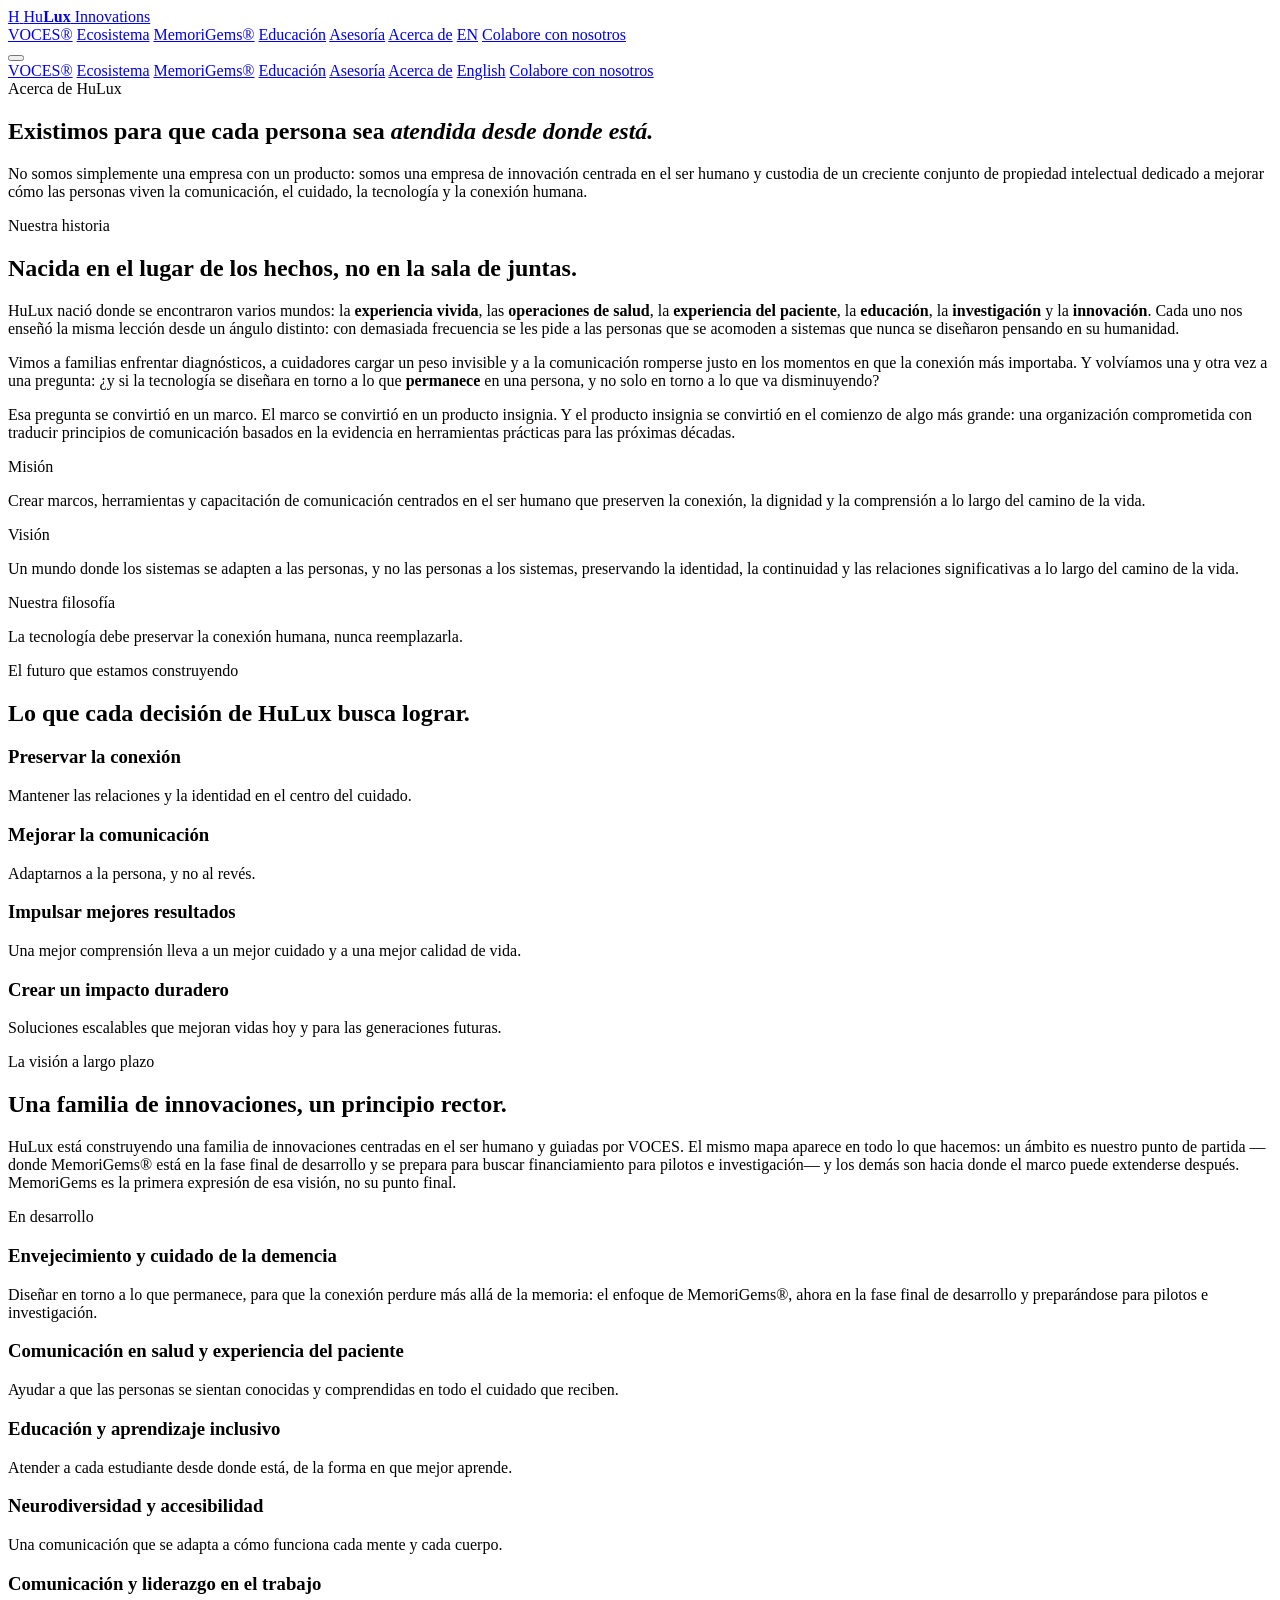
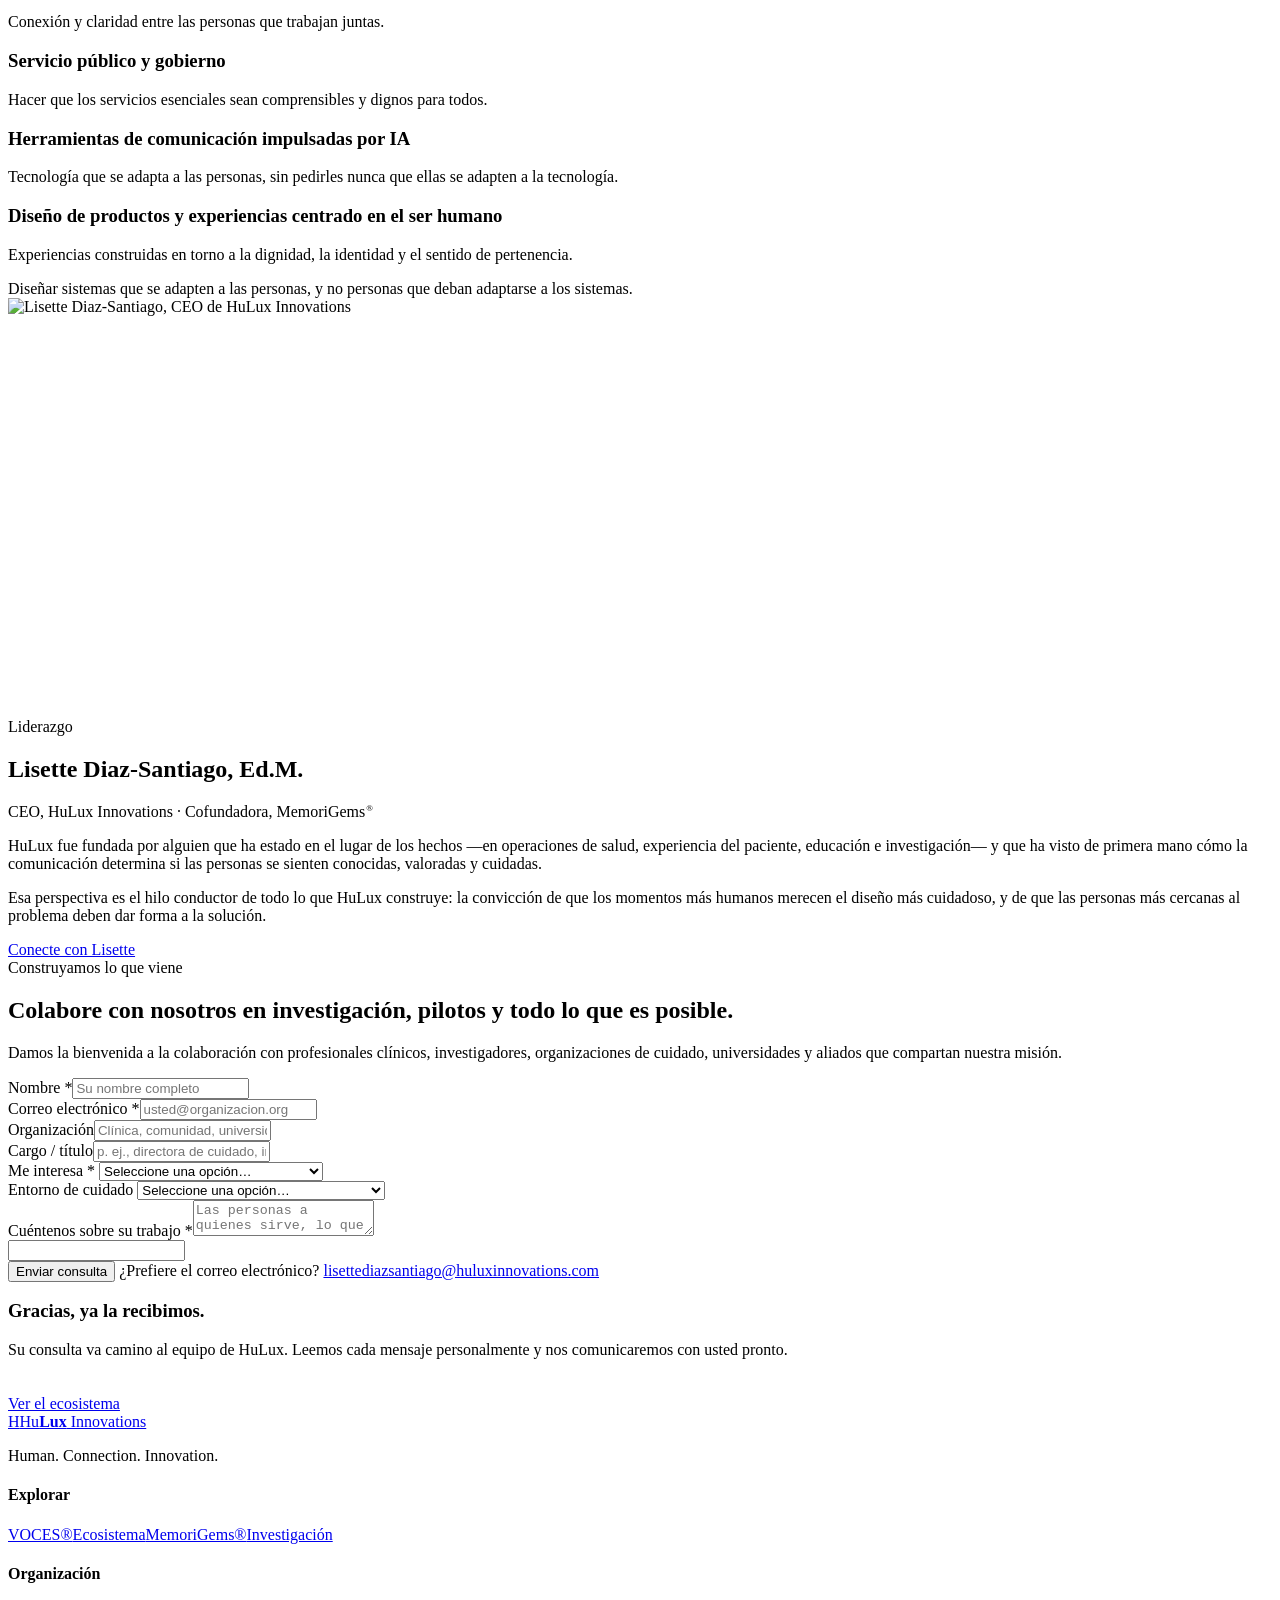
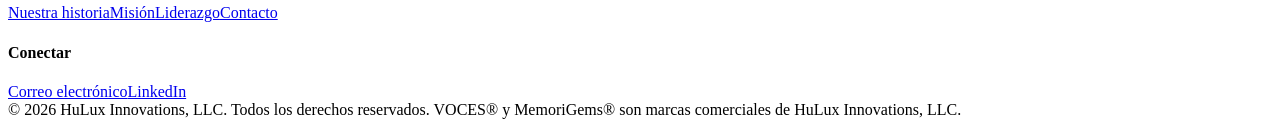
==== commit aa50ab23: "Add files via upload" ====
--- a/public/about.html
+++ b/public/about.html
@@ -1,58 +1,58 @@
 <!DOCTYPE html>
-<html lang="en">
+<html lang="es">
 <head>
 <meta charset="UTF-8">
 <meta name="viewport" content="width=device-width, initial-scale=1.0">
-<title>About — HuLux Innovations</title>
-<meta name="description" content="HuLux Innovations is a human-centered innovation company. Our story, mission, and vision — and the principle that systems should adapt to people, not people to systems.">
-<link rel="canonical" href="https://huluxinnovations.com/about.html">
+<title>Acerca de — HuLux Innovations</title>
+<meta name="description" content="HuLux Innovations es una empresa de innovación centrada en el ser humano. Nuestra historia, misión y visión, y el principio de que los sistemas deben adaptarse a las personas, no las personas a los sistemas.">
+<link rel="canonical" href="https://huluxinnovations.com/es/about.html">
 <link rel="alternate" hreflang="en" href="https://huluxinnovations.com/about.html">
 <link rel="alternate" hreflang="es" href="https://huluxinnovations.com/es/about.html">
 <link rel="alternate" hreflang="x-default" href="https://huluxinnovations.com/about.html">
-<link rel="icon" type="image/jpeg" href="assets/hulux-mark.jpg">
+<link rel="icon" type="image/jpeg" href="../assets/hulux-mark.jpg">
 <link rel="preconnect" href="https://fonts.googleapis.com">
 <link rel="preconnect" href="https://fonts.gstatic.com" crossorigin>
 <link href="https://fonts.googleapis.com/css2?family=Cinzel:wght@400;500;600&family=Cormorant+Garamond:ital,wght@0,300;0,400;0,500;0,600;1,300;1,400&family=Inter:wght@300;400;500&display=swap" rel="stylesheet">
-<link rel="stylesheet" href="styles.css">
+<link rel="stylesheet" href="../styles.css">
 </head>
 <body>
 
 <header class="nav">
   <div class="wrap">
     <a class="brand" href="index.html">
-      <img src="assets/hulux-mark.jpg" alt="HuLux Innovations mark" onerror="this.outerHTML='<span class=&quot;bmark&quot;>H</span>'">
+      <img src="../assets/hulux-mark.jpg" alt="Logotipo de HuLux Innovations" onerror="this.outerHTML='<span class=&quot;bmark&quot;>H</span>'">
       <span class="btext">Hu<b>Lux</b> Innovations</span>
     </a>
     <nav class="nav-links">
       <a href="index.html#voces">VOCES®</a>
-      <a href="index.html#ecosystem">Ecosystem</a>
+      <a href="index.html#ecosystem">Ecosistema</a>
       <a href="memorigems.html">MemoriGems®</a>
-      <a href="education.html">Education</a>
-      <a href="advisory.html">Advisory</a>
-      <a href="about.html">About</a>
-      <a class="lang-link" href="es/about.html" hreflang="es" lang="es" aria-label="Español" title="Ver en español">ES</a>
-      <a class="btn btn-primary" href="#contact">Partner with us</a>
+      <a href="education.html">Educación</a>
+      <a href="asesoria.html">Asesoría</a>
+      <a href="about.html">Acerca de</a>
+      <a class="lang-link" href="../about.html" hreflang="en" lang="en" aria-label="English" title="View in English">EN</a>
+      <a class="btn btn-primary" href="#contact">Colabore con nosotros</a>
     </nav>
-    <button class="nav-toggle" aria-label="Open menu"><span></span><span></span><span></span></button>
+    <button class="nav-toggle" aria-label="Abrir menú"><span></span><span></span><span></span></button>
   </div>
 </header>
 <nav class="mobile-menu">
   <a href="index.html#voces">VOCES®</a>
-  <a href="index.html#ecosystem">Ecosystem</a>
+  <a href="index.html#ecosystem">Ecosistema</a>
   <a href="memorigems.html">MemoriGems®</a>
-  <a href="education.html">Education</a>
-  <a href="advisory.html">Advisory</a>
-  <a href="about.html">About</a>
-  <a class="lang-link" href="es/about.html" hreflang="es" lang="es">Español</a>
-  <a class="btn btn-primary" href="#contact">Partner with us</a>
+  <a href="education.html">Educación</a>
+  <a href="asesoria.html">Asesoría</a>
+  <a href="about.html">Acerca de</a>
+  <a class="lang-link" href="../about.html" hreflang="en" lang="en">English</a>
+  <a class="btn btn-primary" href="#contact">Colabore con nosotros</a>
 </nav>
 
 <!-- PAGE HERO -->
 <section class="page-hero">
   <div class="wrap">
-    <span class="eyebrow reveal">About HuLux</span>
-    <h1 class="reveal">We exist to help people be <em>met where they are.</em></h1>
-    <p class="reveal">Not simply a company with one product — a human-centered innovation company and steward of a growing body of intellectual property dedicated to improving how people experience communication, care, technology, and human connection.</p>
+    <span class="eyebrow reveal">Acerca de HuLux</span>
+    <h1 class="reveal">Existimos para que cada persona sea <em>atendida desde donde está.</em></h1>
+    <p class="reveal">No somos simplemente una empresa con un producto: somos una empresa de innovación centrada en el ser humano y custodia de un creciente conjunto de propiedad intelectual dedicado a mejorar cómo las personas viven la comunicación, el cuidado, la tecnología y la conexión humana.</p>
   </div>
 </section>
 
@@ -60,11 +60,11 @@
 <section class="story" id="story">
   <div class="wrap">
     <div class="grid">
-      <div class="reveal"><span class="eyebrow">Our Story</span><h2>Built from the room, not the boardroom.</h2></div>
+      <div class="reveal"><span class="eyebrow">Nuestra historia</span><h2>Nacida en el lugar de los hechos, no en la sala de juntas.</h2></div>
       <div class="reveal">
-        <p>HuLux was born where several worlds met: <b>lived experience</b>, <b>healthcare operations</b>, <b>patient experience</b>, <b>education</b>, <b>research</b>, and <b>innovation</b>. Each taught the same lesson from a different angle — that people are too often asked to fit themselves into systems that were never designed with their humanity in mind.</p>
-        <p>We watched families navigate diagnoses, caregivers carry invisible weight, and communication break down at the exact moments connection mattered most. And we kept returning to one question: what if technology was designed around what <b>remains</b> in a person, rather than only what is declining?</p>
-        <p>That question became a framework. The framework became a flagship. And the flagship became the beginning of something larger — an organization committed to translating evidence-informed communication principles into practical tools for decades to come.</p>
+        <p>HuLux nació donde se encontraron varios mundos: la <b>experiencia vivida</b>, las <b>operaciones de salud</b>, la <b>experiencia del paciente</b>, la <b>educación</b>, la <b>investigación</b> y la <b>innovación</b>. Cada uno nos enseñó la misma lección desde un ángulo distinto: con demasiada frecuencia se les pide a las personas que se acomoden a sistemas que nunca se diseñaron pensando en su humanidad.</p>
+        <p>Vimos a familias enfrentar diagnósticos, a cuidadores cargar un peso invisible y a la comunicación romperse justo en los momentos en que la conexión más importaba. Y volvíamos una y otra vez a una pregunta: ¿y si la tecnología se diseñara en torno a lo que <b>permanece</b> en una persona, y no solo en torno a lo que va disminuyendo?</p>
+        <p>Esa pregunta se convirtió en un marco. El marco se convirtió en un producto insignia. Y el producto insignia se convirtió en el comienzo de algo más grande: una organización comprometida con traducir principios de comunicación basados en la evidencia en herramientas prácticas para las próximas décadas.</p>
       </div>
     </div>
   </div>
@@ -75,12 +75,12 @@
   <div class="wrap">
     <div class="mv-grid">
       <div class="mv-card reveal">
-        <span class="eyebrow">Mission</span>
-        <p>To create human-centered communication frameworks, tools, and training that preserve connection, dignity, and understanding across the human journey.</p>
+        <span class="eyebrow">Misión</span>
+        <p>Crear marcos, herramientas y capacitación de comunicación centrados en el ser humano que preserven la conexión, la dignidad y la comprensión a lo largo del camino de la vida.</p>
       </div>
       <div class="mv-card reveal">
-        <span class="eyebrow">Vision</span>
-        <p>A world where systems adapt to people — not people who must adapt to systems — preserving identity, continuity, and meaningful relationships across the human journey.</p>
+        <span class="eyebrow">Visión</span>
+        <p>Un mundo donde los sistemas se adapten a las personas, y no las personas a los sistemas, preservando la identidad, la continuidad y las relaciones significativas a lo largo del camino de la vida.</p>
       </div>
     </div>
   </div>
@@ -89,21 +89,21 @@
 <!-- PHILOSOPHY -->
 <section class="philosophy">
   <div class="wrap">
-    <span class="eyebrow reveal">Our Philosophy</span>
-    <p class="reveal">Technology should <span>preserve</span> human connection — never replace it.</p>
+    <span class="eyebrow reveal">Nuestra filosofía</span>
+    <p class="reveal">La tecnología debe <span>preservar</span> la conexión humana, nunca reemplazarla.</p>
   </div>
 </section>
 
 <!-- VALUE -->
 <section class="value">
   <div class="wrap">
-    <span class="eyebrow reveal">The Future We're Building</span>
-    <h2 class="reveal">What every HuLux decision is built to do.</h2>
+    <span class="eyebrow reveal">El futuro que estamos construyendo</span>
+    <h2 class="reveal">Lo que cada decisión de HuLux busca lograr.</h2>
     <div class="value-grid">
-      <div class="v-card reveal"><div class="diamond"></div><h3>Preserve Connection</h3><p>Keep relationships and identity at the center of care.</p></div>
-      <div class="v-card reveal"><div class="diamond"></div><h3>Improve Communication</h3><p>Adapt to the person, not the other way around.</p></div>
-      <div class="v-card reveal"><div class="diamond"></div><h3>Drive Better Outcomes</h3><p>Better understanding leads to better care and quality of life.</p></div>
-      <div class="v-card reveal"><div class="diamond"></div><h3>Create Lasting Impact</h3><p>Scalable solutions that improve lives today and for generations to come.</p></div>
+      <div class="v-card reveal"><div class="diamond"></div><h3>Preservar la conexión</h3><p>Mantener las relaciones y la identidad en el centro del cuidado.</p></div>
+      <div class="v-card reveal"><div class="diamond"></div><h3>Mejorar la comunicación</h3><p>Adaptarnos a la persona, y no al revés.</p></div>
+      <div class="v-card reveal"><div class="diamond"></div><h3>Impulsar mejores resultados</h3><p>Una mejor comprensión lleva a un mejor cuidado y a una mejor calidad de vida.</p></div>
+      <div class="v-card reveal"><div class="diamond"></div><h3>Crear un impacto duradero</h3><p>Soluciones escalables que mejoran vidas hoy y para las generaciones futuras.</p></div>
     </div>
   </div>
 </section>
@@ -111,20 +111,20 @@
 <!-- LONG-TERM VISION -->
 <section class="vision">
   <div class="wrap">
-    <span class="eyebrow reveal">The Long-Term Vision</span>
-    <h2 class="reveal">A family of innovations, one guiding principle.</h2>
-    <p class="intro reveal">HuLux is building a family of human-centered innovations guided by VOCES. The same map appears across everything we do: one domain is our starting point — where MemoriGems® is in final development, preparing to seek funding for pilots and research — and the rest is where the framework can extend next. MemoriGems is the first expression of that vision, not its endpoint.</p>
+    <span class="eyebrow reveal">La visión a largo plazo</span>
+    <h2 class="reveal">Una familia de innovaciones, un principio rector.</h2>
+    <p class="intro reveal">HuLux está construyendo una familia de innovaciones centradas en el ser humano y guiadas por VOCES. El mismo mapa aparece en todo lo que hacemos: un ámbito es nuestro punto de partida —donde MemoriGems® está en la fase final de desarrollo y se prepara para buscar financiamiento para pilotos e investigación— y los demás son hacia donde el marco puede extenderse después. MemoriGems es la primera expresión de esa visión, no su punto final.</p>
     <div class="vision-grid">
-      <div class="vision-card active reveal"><div class="diamond"></div><span class="badge">In development</span><h3>Aging &amp; Dementia Care</h3><p>Designing around what remains, so connection outlasts memory — the focus of MemoriGems®, now in final development and preparing for pilots and research.</p></div>
-      <div class="vision-card reveal"><div class="diamond"></div><h3>Healthcare Communication &amp; Patient Experience</h3><p>Helping people feel known and understood across the care they receive.</p></div>
-      <div class="vision-card reveal"><div class="diamond"></div><h3>Education &amp; Inclusive Learning</h3><p>Meeting learners where they are, in the ways they learn best.</p></div>
-      <div class="vision-card reveal"><div class="diamond"></div><h3>Neurodiversity &amp; Accessibility</h3><p>Communication that adapts to how each mind and body works.</p></div>
-      <div class="vision-card reveal"><div class="diamond"></div><h3>Workplace Communication &amp; Leadership</h3><p>Connection and clarity across the people who work together.</p></div>
-      <div class="vision-card reveal"><div class="diamond"></div><h3>Public Service &amp; Government</h3><p>Making essential services understandable and dignified for everyone.</p></div>
-      <div class="vision-card reveal"><div class="diamond"></div><h3>AI-Powered Communication Tools</h3><p>Technology that adapts to people — never asking people to adapt to it.</p></div>
-      <div class="vision-card reveal"><div class="diamond"></div><h3>Human-Centered Product &amp; Experience Design</h3><p>Experiences built around dignity, identity, and belonging.</p></div>
-    </div>
-    <div class="vision-foot reveal">Design systems that adapt to people — not people who must adapt to systems.</div>
+      <div class="vision-card active reveal"><div class="diamond"></div><span class="badge">En desarrollo</span><h3>Envejecimiento y cuidado de la demencia</h3><p>Diseñar en torno a lo que permanece, para que la conexión perdure más allá de la memoria: el enfoque de MemoriGems®, ahora en la fase final de desarrollo y preparándose para pilotos e investigación.</p></div>
+      <div class="vision-card reveal"><div class="diamond"></div><h3>Comunicación en salud y experiencia del paciente</h3><p>Ayudar a que las personas se sientan conocidas y comprendidas en todo el cuidado que reciben.</p></div>
+      <div class="vision-card reveal"><div class="diamond"></div><h3>Educación y aprendizaje inclusivo</h3><p>Atender a cada estudiante desde donde está, de la forma en que mejor aprende.</p></div>
+      <div class="vision-card reveal"><div class="diamond"></div><h3>Neurodiversidad y accesibilidad</h3><p>Una comunicación que se adapta a cómo funciona cada mente y cada cuerpo.</p></div>
+      <div class="vision-card reveal"><div class="diamond"></div><h3>Comunicación y liderazgo en el trabajo</h3><p>Conexión y claridad entre las personas que trabajan juntas.</p></div>
+      <div class="vision-card reveal"><div class="diamond"></div><h3>Servicio público y gobierno</h3><p>Hacer que los servicios esenciales sean comprensibles y dignos para todos.</p></div>
+      <div class="vision-card reveal"><div class="diamond"></div><h3>Herramientas de comunicación impulsadas por IA</h3><p>Tecnología que se adapta a las personas, sin pedirles nunca que ellas se adapten a la tecnología.</p></div>
+      <div class="vision-card reveal"><div class="diamond"></div><h3>Diseño de productos y experiencias centrado en el ser humano</h3><p>Experiencias construidas en torno a la dignidad, la identidad y el sentido de pertenencia.</p></div>
+    </div>
+    <div class="vision-foot reveal">Diseñar sistemas que se adapten a las personas, y no personas que deban adaptarse a los sistemas.</div>
   </div>
 </section>
 
@@ -133,15 +133,15 @@
   <div class="wrap">
     <div class="grid">
       <div class="photo reveal">
-        <img src="lisette-headshot.jpg" alt="Lisette Diaz-Santiago, CEO of HuLux Innovations" onerror="this.parentElement.style.minHeight='420px'">
+        <img src="../lisette-headshot.jpg" alt="Lisette Diaz-Santiago, CEO de HuLux Innovations" onerror="this.parentElement.style.minHeight='420px'">
       </div>
       <div class="reveal">
-        <span class="eyebrow">Leadership</span>
+        <span class="eyebrow">Liderazgo</span>
         <h2>Lisette Diaz-Santiago, Ed.M.</h2>
-        <div class="role">CEO, HuLux Innovations · Co-Founder, MemoriGems<sup style="font-size:.55em;vertical-align:super;margin-left:1px">®</sup></div>
-        <p>HuLux was founded by someone who has been in the room — across healthcare operations, patient experience, education, and research — and who has seen firsthand how communication shapes whether people feel known, valued, and cared for.</p>
-        <p>That perspective is the through-line of everything HuLux builds: a belief that the most human moments deserve the most thoughtful design, and that the people closest to the problem should shape the solution.</p>
-        <div class="cta-row"><a class="btn btn-ghost" href="index.html#contact">Connect with Lisette</a></div>
+        <div class="role">CEO, HuLux Innovations · Cofundadora, MemoriGems<sup style="font-size:.55em;vertical-align:super;margin-left:1px">®</sup></div>
+        <p>HuLux fue fundada por alguien que ha estado en el lugar de los hechos —en operaciones de salud, experiencia del paciente, educación e investigación— y que ha visto de primera mano cómo la comunicación determina si las personas se sienten conocidas, valoradas y cuidadas.</p>
+        <p>Esa perspectiva es el hilo conductor de todo lo que HuLux construye: la convicción de que los momentos más humanos merecen el diseño más cuidadoso, y de que las personas más cercanas al problema deben dar forma a la solución.</p>
+        <div class="cta-row"><a class="btn btn-ghost" href="index.html#contact">Conecte con Lisette</a></div>
       </div>
     </div>
   </div>
@@ -150,55 +150,55 @@
 <!-- CONTACT -->
 <section class="contact" id="contact">
   <div class="wrap">
-    <span class="eyebrow reveal">Let's Build What Comes Next</span>
-    <h2 class="reveal">Partner with us on research, pilots, and what's possible.</h2>
-    <p class="reveal">We welcome collaboration with clinicians, researchers, care organizations, universities, and mission-aligned partners.</p>
-    <form class="intake reveal" action="https://formspree.io/f/xdardwky" method="POST">
-      <input type="hidden" name="_subject" value="New partner / pilot inquiry — HuLux Innovations">
+    <span class="eyebrow reveal">Construyamos lo que viene</span>
+    <h2 class="reveal">Colabore con nosotros en investigación, pilotos y todo lo que es posible.</h2>
+    <p class="reveal">Damos la bienvenida a la colaboración con profesionales clínicos, investigadores, organizaciones de cuidado, universidades y aliados que compartan nuestra misión.</p>
+    <form class="intake reveal" action="https://formspree.io/f/xdardwky" method="POST" data-sending="Enviando…" data-err="Algo salió mal. Intente de nuevo o escriba a lisettediazsantiago@huluxinnovations.com." data-neterr="Error de conexión. Intente de nuevo o escriba a lisettediazsantiago@huluxinnovations.com.">
+      <input type="hidden" name="_subject" value="Nueva consulta de colaboración / piloto — HuLux Innovations">
       <div class="row2">
-        <div class="field"><label for="f-name">Name <span class="req">*</span></label><input id="f-name" name="name" type="text" required placeholder="Your full name"></div>
-        <div class="field"><label for="f-email">Email <span class="req">*</span></label><input id="f-email" name="email" type="email" required placeholder="you@organization.org"></div>
+        <div class="field"><label for="f-name">Nombre <span class="req">*</span></label><input id="f-name" name="name" type="text" required placeholder="Su nombre completo"></div>
+        <div class="field"><label for="f-email">Correo electrónico <span class="req">*</span></label><input id="f-email" name="email" type="email" required placeholder="usted@organizacion.org"></div>
       </div>
       <div class="row2">
-        <div class="field"><label for="f-org">Organization</label><input id="f-org" name="organization" type="text" placeholder="Clinic, community, university, or family"></div>
-        <div class="field"><label for="f-role">Role / title</label><input id="f-role" name="role" type="text" placeholder="e.g. Care director, researcher, caregiver"></div>
+        <div class="field"><label for="f-org">Organización</label><input id="f-org" name="organization" type="text" placeholder="Clínica, comunidad, universidad o familia"></div>
+        <div class="field"><label for="f-role">Cargo / título</label><input id="f-role" name="role" type="text" placeholder="p. ej., directora de cuidado, investigador, cuidador"></div>
       </div>
       <div class="row2">
-        <div class="field"><label for="f-interest">I'm interested in <span class="req">*</span></label>
+        <div class="field"><label for="f-interest">Me interesa <span class="req">*</span></label>
           <select id="f-interest" name="interest" required>
-            <option value="" disabled selected>Select one…</option>
-            <option>Piloting MemoriGems®</option>
-            <option>Research collaboration</option>
-            <option>VOCES® partnership or licensing</option>
-            <option>Investment</option>
-            <option>Something else</option>
+            <option value="" disabled selected>Seleccione una opción…</option>
+            <option>Hacer un piloto de MemoriGems®</option>
+            <option>Colaboración en investigación</option>
+            <option>Alianza o licencia de VOCES®</option>
+            <option>Inversión</option>
+            <option>Otra cosa</option>
           </select>
         </div>
-        <div class="field"><label for="f-setting">Care setting</label>
+        <div class="field"><label for="f-setting">Entorno de cuidado</label>
           <select id="f-setting" name="setting">
-            <option value="" disabled selected>Select one…</option>
-            <option>Family or home</option>
-            <option>Healthcare or clinical</option>
-            <option>Memory-care community</option>
-            <option>University or research</option>
-            <option>Other</option>
+            <option value="" disabled selected>Seleccione una opción…</option>
+            <option>Familia u hogar</option>
+            <option>Salud o entorno clínico</option>
+            <option>Comunidad de cuidado de la memoria</option>
+            <option>Universidad o investigación</option>
+            <option>Otro</option>
           </select>
         </div>
       </div>
-      <div class="field"><label for="f-msg">Tell us about your work <span class="req">*</span></label><textarea id="f-msg" name="message" required placeholder="The people you serve, what you're hoping to do, and how you'd like to collaborate."></textarea></div>
+      <div class="field"><label for="f-msg">Cuéntenos sobre su trabajo <span class="req">*</span></label><textarea id="f-msg" name="message" required placeholder="Las personas a quienes sirve, lo que espera lograr y cómo le gustaría colaborar."></textarea></div>
       <input class="hp" type="text" name="_gotcha" tabindex="-1" autocomplete="off" aria-hidden="true">
       <div class="actions">
-        <button class="btn btn-primary" type="submit">Send inquiry</button>
-        <span class="alt">Prefer email? <a href="mailto:lisettediazsantiago@huluxinnovations.com?subject=Partner%20%2F%20Pilot%20Inquiry">lisettediazsantiago@huluxinnovations.com</a></span>
+        <button class="btn btn-primary" type="submit">Enviar consulta</button>
+        <span class="alt">¿Prefiere el correo electrónico? <a href="mailto:lisettediazsantiago@huluxinnovations.com?subject=Partner%20%2F%20Pilot%20Inquiry">lisettediazsantiago@huluxinnovations.com</a></span>
       </div>
       <p class="form-status" role="status" aria-live="polite"></p>
     </form>
     <div class="intake-done">
-      <h3>Thank you — we've got it.</h3>
-      <p>Your inquiry is on its way to the HuLux team. We read every message personally and will be in touch soon.</p>
+      <h3>Gracias, ya la recibimos.</h3>
+      <p>Su consulta va camino al equipo de HuLux. Leemos cada mensaje personalmente y nos comunicaremos con usted pronto.</p>
     </div>
     <div class="cta-row reveal" style="justify-content:center;margin-top:36px">
-      <a class="btn btn-ghost" href="index.html#ecosystem">See the ecosystem</a>
+      <a class="btn btn-ghost" href="index.html#ecosystem">Ver el ecosistema</a>
     </div>
   </div>
 </section>
@@ -212,18 +212,18 @@
         <p class="tagline">Human. Connection. Innovation.</p>
       </div>
       <div class="cols">
-        <div class="col"><h4>Explore</h4><a href="index.html#voces">VOCES®</a><a href="index.html#ecosystem">Ecosystem</a><a href="memorigems.html">MemoriGems®</a><a href="index.html#research">Research</a></div>
-        <div class="col"><h4>Organization</h4><a href="about.html#story">Our Story</a><a href="about.html#mission">Mission</a><a href="about.html#leadership">Leadership</a><a href="index.html#contact">Contact</a></div>
-        <div class="col"><h4>Connect</h4><a href="mailto:lisettediazsantiago@huluxinnovations.com">Email</a><a href="https://www.linkedin.com/company/hulux-innovations/" target="_blank" rel="noopener">LinkedIn</a></div>
+        <div class="col"><h4>Explorar</h4><a href="index.html#voces">VOCES®</a><a href="index.html#ecosystem">Ecosistema</a><a href="memorigems.html">MemoriGems®</a><a href="index.html#research">Investigación</a></div>
+        <div class="col"><h4>Organización</h4><a href="about.html#story">Nuestra historia</a><a href="about.html#mission">Misión</a><a href="about.html#leadership">Liderazgo</a><a href="index.html#contact">Contacto</a></div>
+        <div class="col"><h4>Conectar</h4><a href="mailto:lisettediazsantiago@huluxinnovations.com">Correo electrónico</a><a href="https://www.linkedin.com/company/hulux-innovations/" target="_blank" rel="noopener">LinkedIn</a></div>
       </div>
     </div>
     <div class="bottom">
-      <span>© 2026 HuLux Innovations, LLC. All rights reserved.</span>
-      <span>VOCES® and MemoriGems® are trademarks of HuLux Innovations, LLC.</span>
+      <span>© 2026 HuLux Innovations, LLC. Todos los derechos reservados.</span>
+      <span>VOCES® y MemoriGems® son marcas comerciales de HuLux Innovations, LLC.</span>
     </div>
   </div>
 </footer>
 
-<script src="script.js"></script>
+<script src="../script.js"></script>
 </body>
 </html>
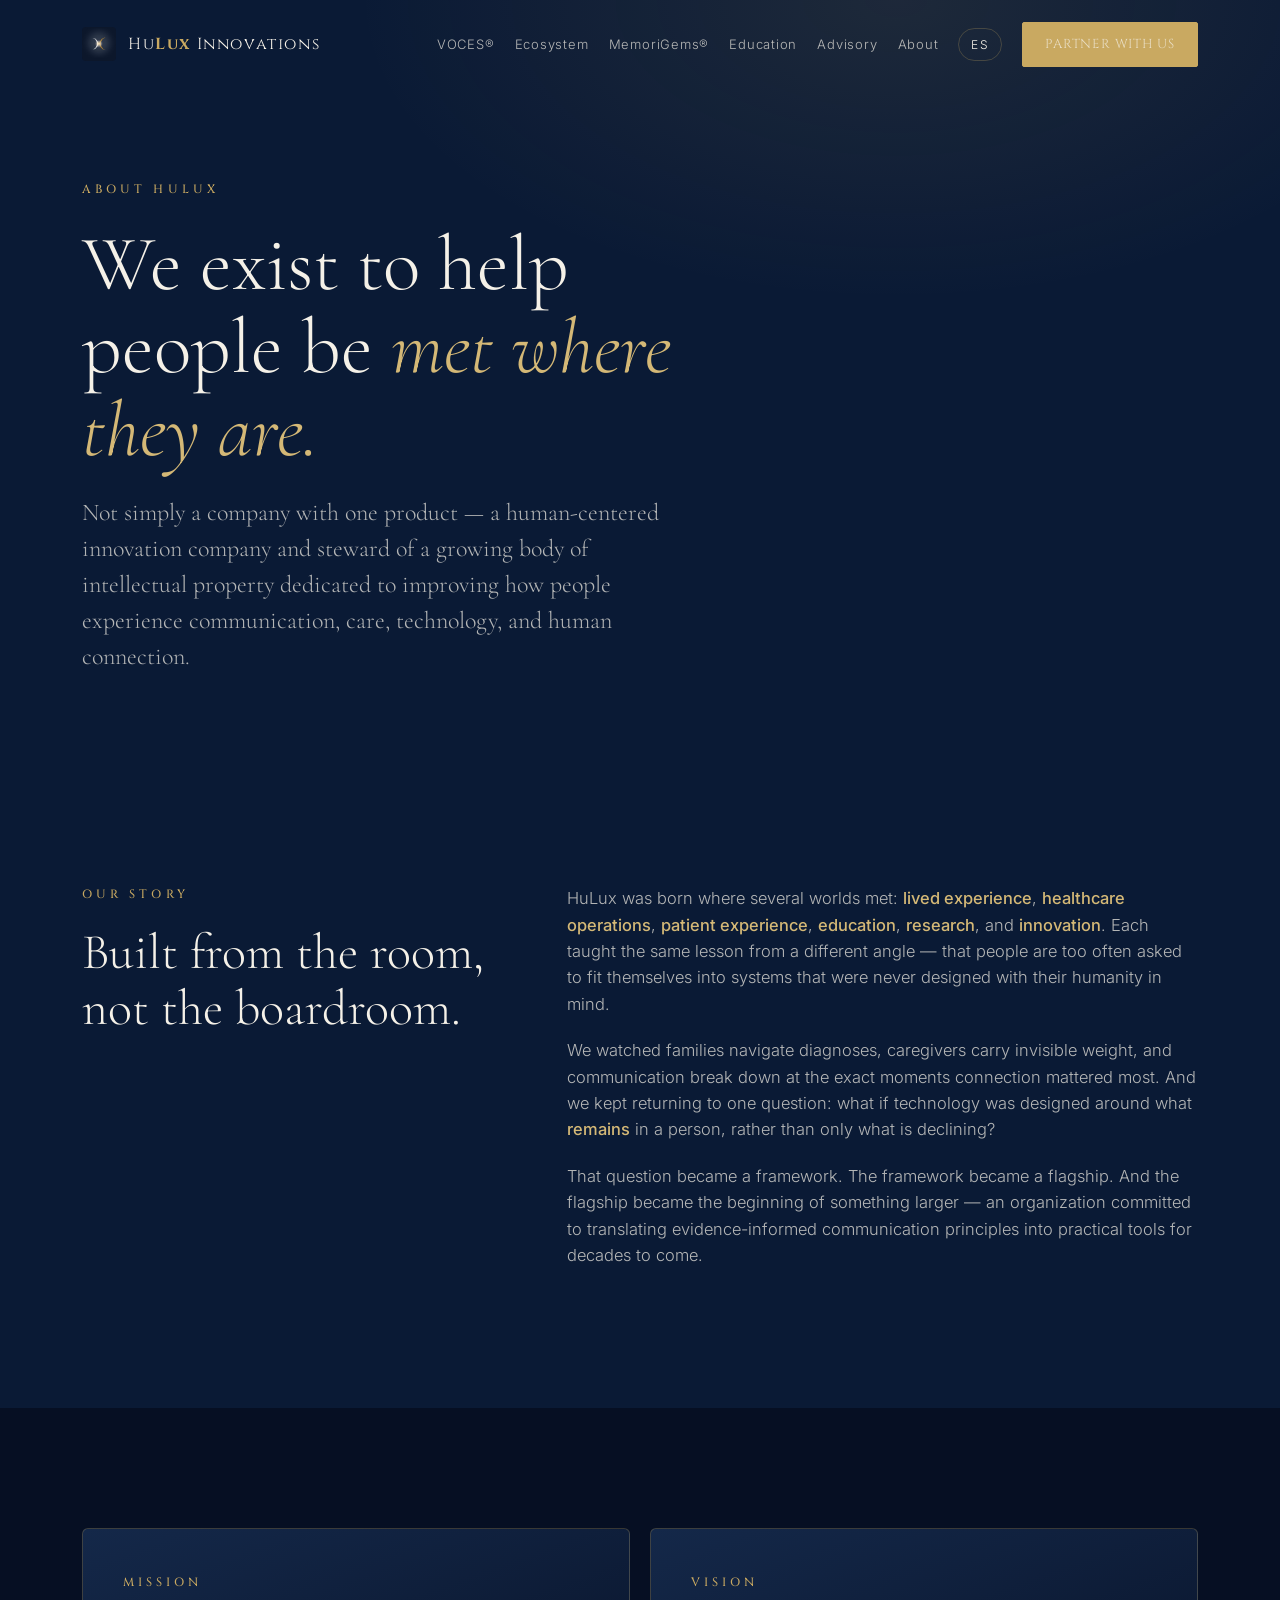
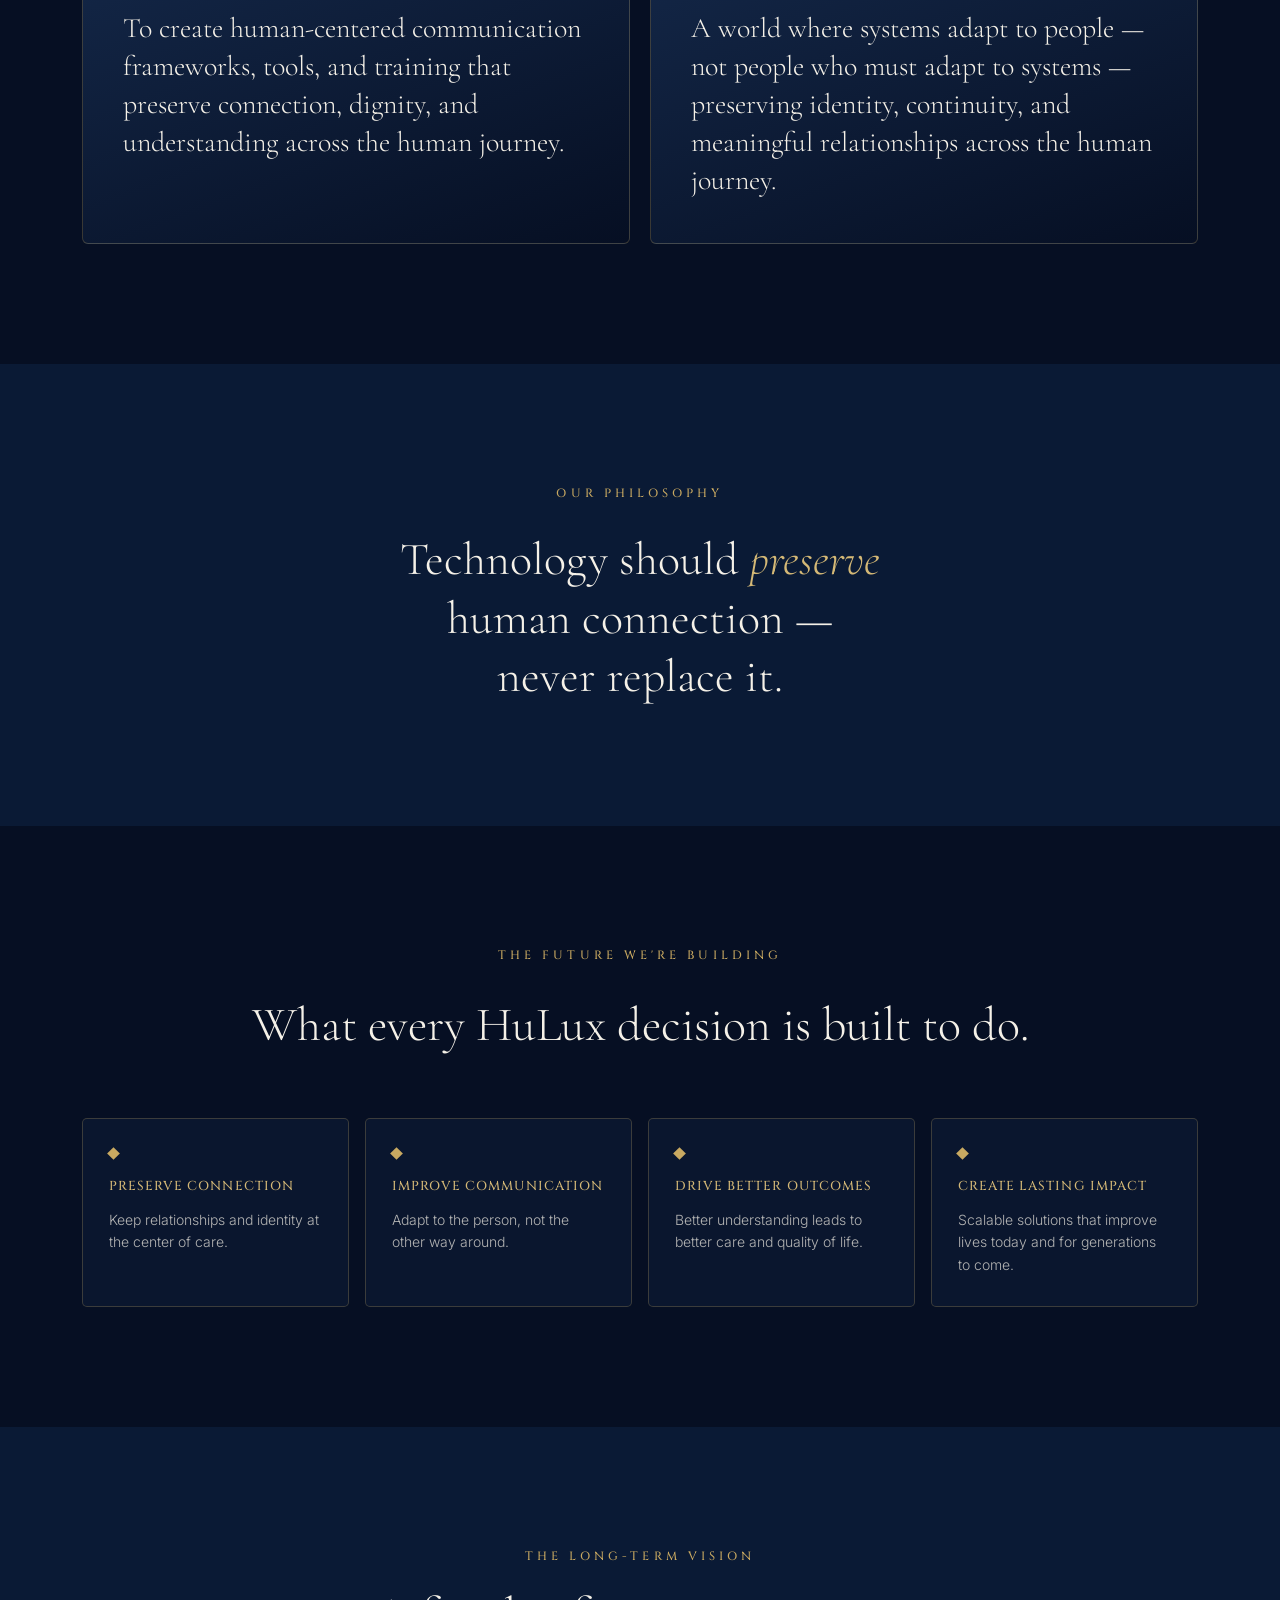
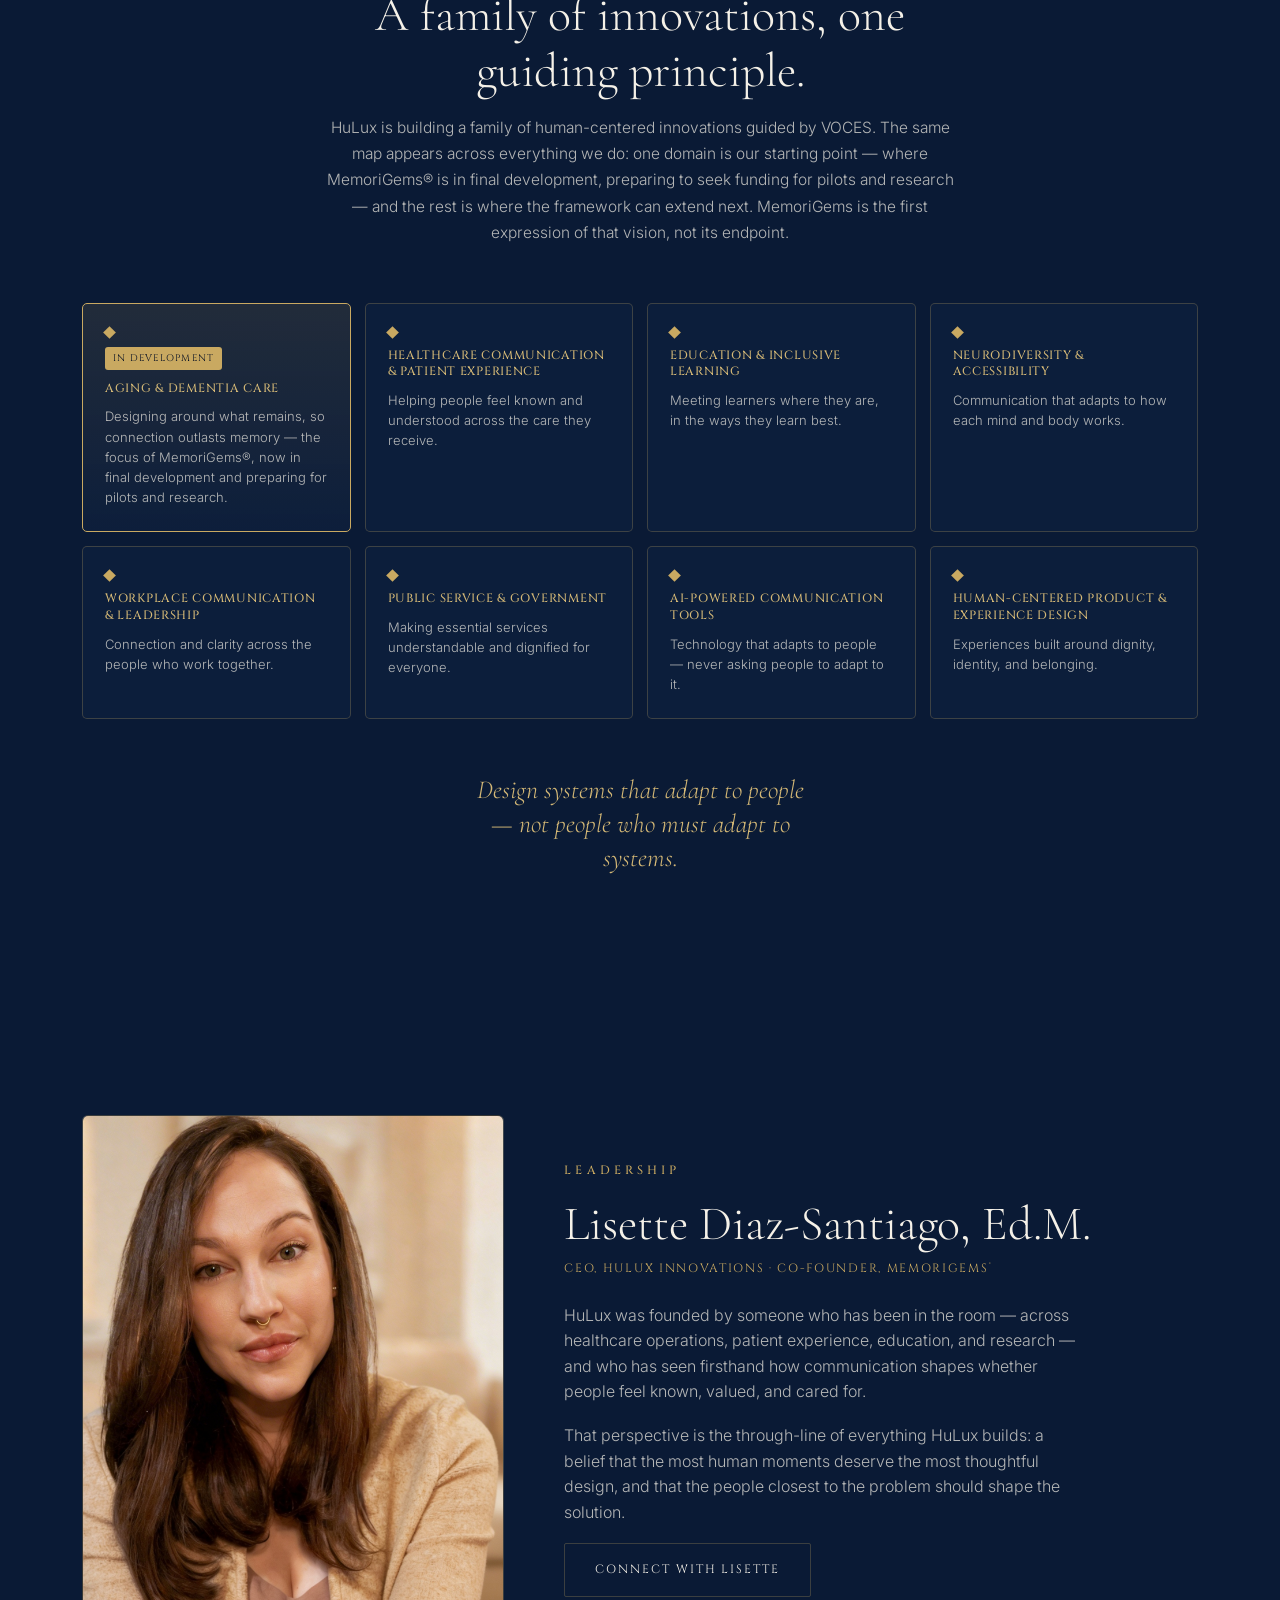
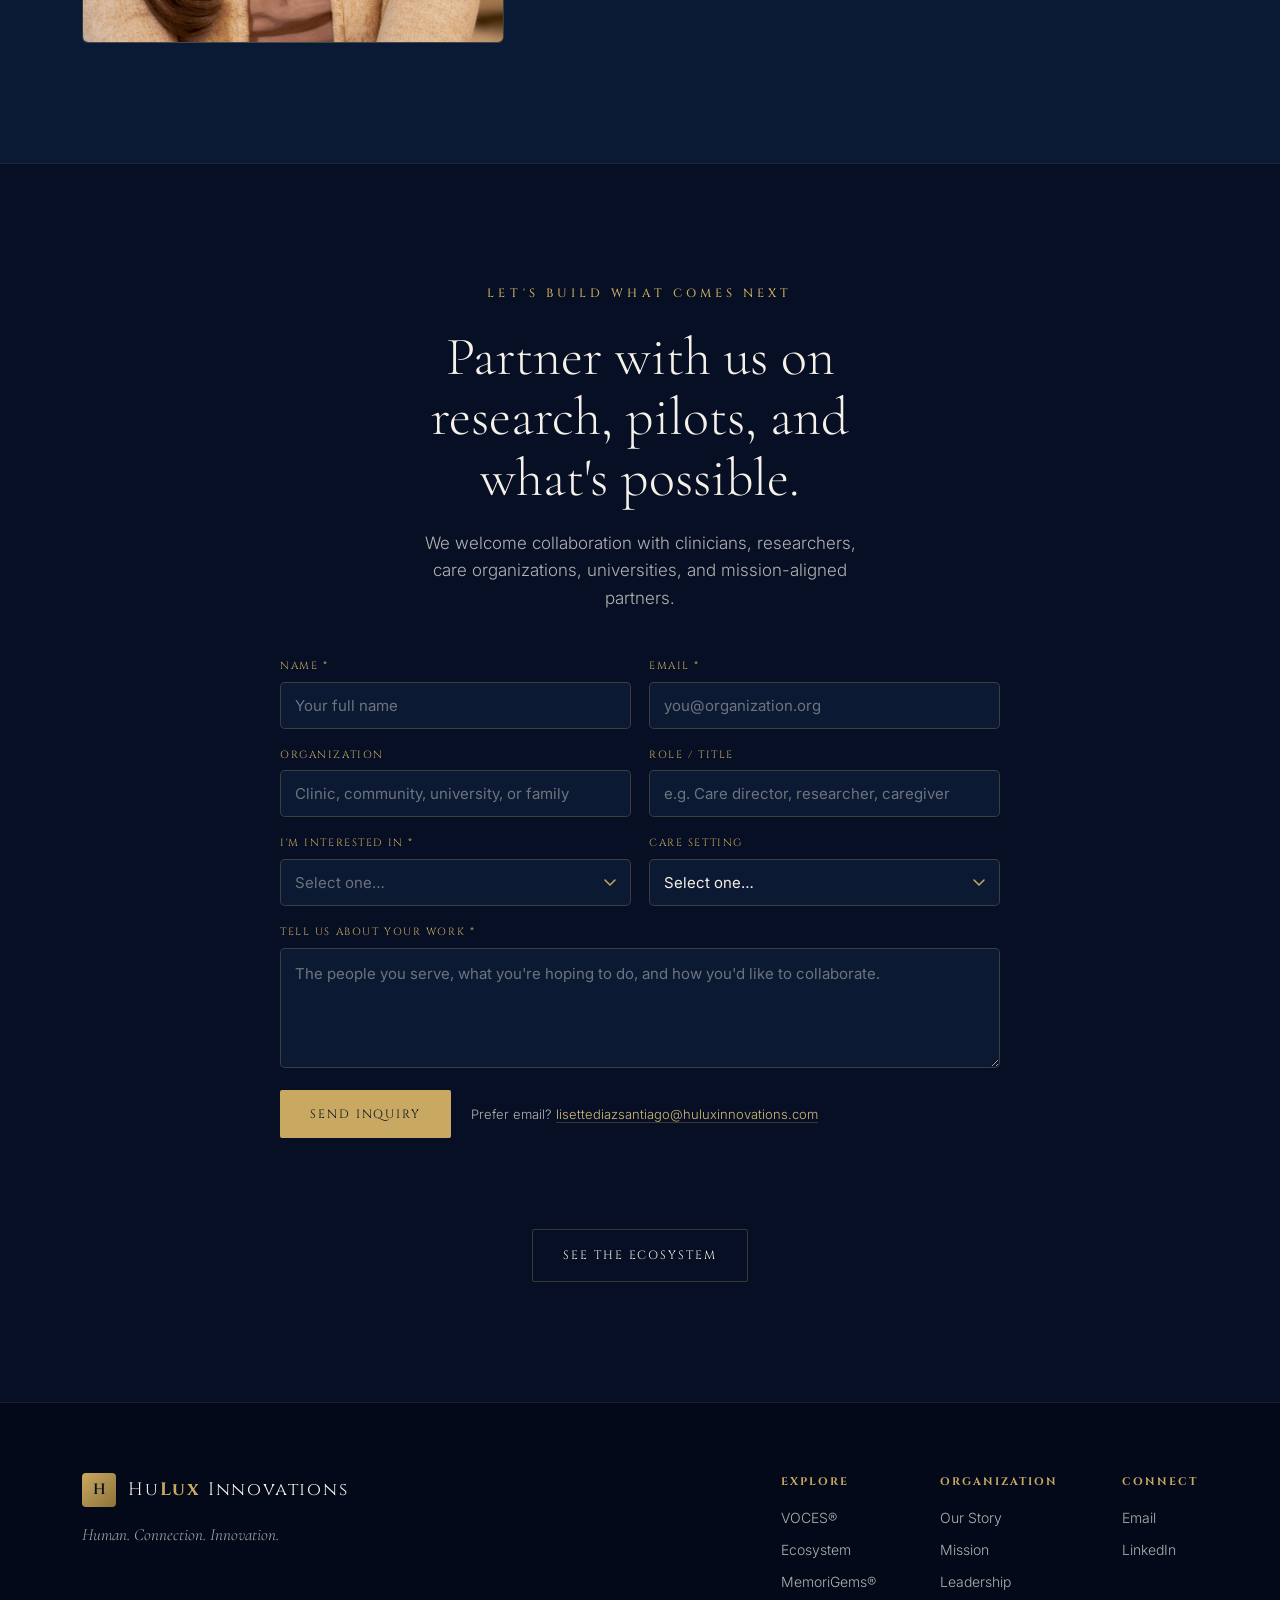
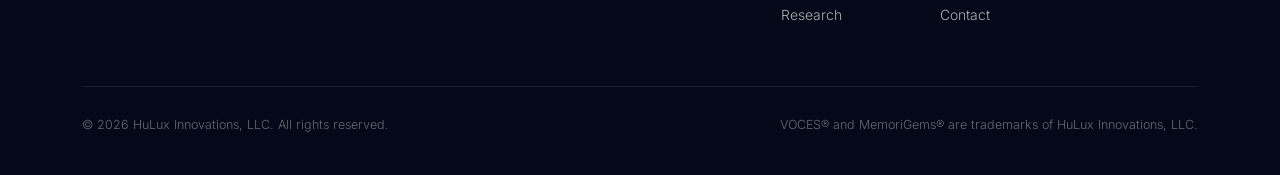
==== commit e69c372f: "Add files via upload" ====
--- a/public/about.html
+++ b/public/about.html
@@ -1,58 +1,58 @@
 <!DOCTYPE html>
-<html lang="es">
+<html lang="en">
 <head>
 <meta charset="UTF-8">
 <meta name="viewport" content="width=device-width, initial-scale=1.0">
-<title>Acerca de — HuLux Innovations</title>
-<meta name="description" content="HuLux Innovations es una empresa de innovación centrada en el ser humano. Nuestra historia, misión y visión, y el principio de que los sistemas deben adaptarse a las personas, no las personas a los sistemas.">
-<link rel="canonical" href="https://huluxinnovations.com/es/about.html">
+<title>About — HuLux Innovations</title>
+<meta name="description" content="HuLux Innovations is a human-centered innovation company. Our story, mission, and vision — and the principle that systems should adapt to people, not people to systems.">
+<link rel="canonical" href="https://huluxinnovations.com/about.html">
 <link rel="alternate" hreflang="en" href="https://huluxinnovations.com/about.html">
 <link rel="alternate" hreflang="es" href="https://huluxinnovations.com/es/about.html">
 <link rel="alternate" hreflang="x-default" href="https://huluxinnovations.com/about.html">
-<link rel="icon" type="image/jpeg" href="../assets/hulux-mark.jpg">
+<link rel="icon" type="image/jpeg" href="assets/hulux-mark.jpg">
 <link rel="preconnect" href="https://fonts.googleapis.com">
 <link rel="preconnect" href="https://fonts.gstatic.com" crossorigin>
 <link href="https://fonts.googleapis.com/css2?family=Cinzel:wght@400;500;600&family=Cormorant+Garamond:ital,wght@0,300;0,400;0,500;0,600;1,300;1,400&family=Inter:wght@300;400;500&display=swap" rel="stylesheet">
-<link rel="stylesheet" href="../styles.css">
+<link rel="stylesheet" href="styles.css">
 </head>
 <body>
 
 <header class="nav">
   <div class="wrap">
     <a class="brand" href="index.html">
-      <img src="../assets/hulux-mark.jpg" alt="Logotipo de HuLux Innovations" onerror="this.outerHTML='<span class=&quot;bmark&quot;>H</span>'">
+      <img src="assets/hulux-mark.jpg" alt="HuLux Innovations mark" onerror="this.outerHTML='<span class=&quot;bmark&quot;>H</span>'">
       <span class="btext">Hu<b>Lux</b> Innovations</span>
     </a>
     <nav class="nav-links">
       <a href="index.html#voces">VOCES®</a>
-      <a href="index.html#ecosystem">Ecosistema</a>
+      <a href="index.html#ecosystem">Ecosystem</a>
       <a href="memorigems.html">MemoriGems®</a>
-      <a href="education.html">Educación</a>
-      <a href="asesoria.html">Asesoría</a>
-      <a href="about.html">Acerca de</a>
-      <a class="lang-link" href="../about.html" hreflang="en" lang="en" aria-label="English" title="View in English">EN</a>
-      <a class="btn btn-primary" href="#contact">Colabore con nosotros</a>
+      <a href="education.html">Education</a>
+      <a href="advisory.html">Advisory</a>
+      <a href="about.html">About</a>
+      <a class="lang-link" href="es/about.html" hreflang="es" lang="es" aria-label="Español" title="Ver en español">ES</a>
+      <a class="btn btn-primary" href="#contact">Partner with us</a>
     </nav>
-    <button class="nav-toggle" aria-label="Abrir menú"><span></span><span></span><span></span></button>
+    <button class="nav-toggle" aria-label="Open menu"><span></span><span></span><span></span></button>
   </div>
 </header>
 <nav class="mobile-menu">
   <a href="index.html#voces">VOCES®</a>
-  <a href="index.html#ecosystem">Ecosistema</a>
+  <a href="index.html#ecosystem">Ecosystem</a>
   <a href="memorigems.html">MemoriGems®</a>
-  <a href="education.html">Educación</a>
-  <a href="asesoria.html">Asesoría</a>
-  <a href="about.html">Acerca de</a>
-  <a class="lang-link" href="../about.html" hreflang="en" lang="en">English</a>
-  <a class="btn btn-primary" href="#contact">Colabore con nosotros</a>
+  <a href="education.html">Education</a>
+  <a href="advisory.html">Advisory</a>
+  <a href="about.html">About</a>
+  <a class="lang-link" href="es/about.html" hreflang="es" lang="es">Español</a>
+  <a class="btn btn-primary" href="#contact">Partner with us</a>
 </nav>
 
 <!-- PAGE HERO -->
 <section class="page-hero">
   <div class="wrap">
-    <span class="eyebrow reveal">Acerca de HuLux</span>
-    <h1 class="reveal">Existimos para que cada persona sea <em>atendida desde donde está.</em></h1>
-    <p class="reveal">No somos simplemente una empresa con un producto: somos una empresa de innovación centrada en el ser humano y custodia de un creciente conjunto de propiedad intelectual dedicado a mejorar cómo las personas viven la comunicación, el cuidado, la tecnología y la conexión humana.</p>
+    <span class="eyebrow reveal">About HuLux</span>
+    <h1 class="reveal">We exist to help people be <em>met where they are.</em></h1>
+    <p class="reveal">Not simply a company with one product — a human-centered innovation company and steward of a growing body of intellectual property dedicated to improving how people experience communication, care, technology, and human connection.</p>
   </div>
 </section>
 
@@ -60,11 +60,11 @@
 <section class="story" id="story">
   <div class="wrap">
     <div class="grid">
-      <div class="reveal"><span class="eyebrow">Nuestra historia</span><h2>Nacida en el lugar de los hechos, no en la sala de juntas.</h2></div>
+      <div class="reveal"><span class="eyebrow">Our Story</span><h2>Built from the room, not the boardroom.</h2></div>
       <div class="reveal">
-        <p>HuLux nació donde se encontraron varios mundos: la <b>experiencia vivida</b>, las <b>operaciones de salud</b>, la <b>experiencia del paciente</b>, la <b>educación</b>, la <b>investigación</b> y la <b>innovación</b>. Cada uno nos enseñó la misma lección desde un ángulo distinto: con demasiada frecuencia se les pide a las personas que se acomoden a sistemas que nunca se diseñaron pensando en su humanidad.</p>
-        <p>Vimos a familias enfrentar diagnósticos, a cuidadores cargar un peso invisible y a la comunicación romperse justo en los momentos en que la conexión más importaba. Y volvíamos una y otra vez a una pregunta: ¿y si la tecnología se diseñara en torno a lo que <b>permanece</b> en una persona, y no solo en torno a lo que va disminuyendo?</p>
-        <p>Esa pregunta se convirtió en un marco. El marco se convirtió en un producto insignia. Y el producto insignia se convirtió en el comienzo de algo más grande: una organización comprometida con traducir principios de comunicación basados en la evidencia en herramientas prácticas para las próximas décadas.</p>
+        <p>HuLux was born where several worlds met: <b>lived experience</b>, <b>healthcare operations</b>, <b>patient experience</b>, <b>education</b>, <b>research</b>, and <b>innovation</b>. Each taught the same lesson from a different angle — that people are too often asked to fit themselves into systems that were never designed with their humanity in mind.</p>
+        <p>We watched families navigate diagnoses, caregivers carry invisible weight, and communication break down at the exact moments connection mattered most. And we kept returning to one question: what if technology was designed around what <b>remains</b> in a person, rather than only what is declining?</p>
+        <p>That question became a framework. The framework became a flagship. And the flagship became the beginning of something larger — an organization committed to translating evidence-informed communication principles into practical tools for decades to come.</p>
       </div>
     </div>
   </div>
@@ -75,12 +75,12 @@
   <div class="wrap">
     <div class="mv-grid">
       <div class="mv-card reveal">
-        <span class="eyebrow">Misión</span>
-        <p>Crear marcos, herramientas y capacitación de comunicación centrados en el ser humano que preserven la conexión, la dignidad y la comprensión a lo largo del camino de la vida.</p>
+        <span class="eyebrow">Mission</span>
+        <p>To create human-centered communication frameworks, tools, and training that preserve connection, dignity, and understanding across the human journey.</p>
       </div>
       <div class="mv-card reveal">
-        <span class="eyebrow">Visión</span>
-        <p>Un mundo donde los sistemas se adapten a las personas, y no las personas a los sistemas, preservando la identidad, la continuidad y las relaciones significativas a lo largo del camino de la vida.</p>
+        <span class="eyebrow">Vision</span>
+        <p>A world where systems adapt to people — not people who must adapt to systems — preserving identity, continuity, and meaningful relationships across the human journey.</p>
       </div>
     </div>
   </div>
@@ -89,21 +89,21 @@
 <!-- PHILOSOPHY -->
 <section class="philosophy">
   <div class="wrap">
-    <span class="eyebrow reveal">Nuestra filosofía</span>
-    <p class="reveal">La tecnología debe <span>preservar</span> la conexión humana, nunca reemplazarla.</p>
+    <span class="eyebrow reveal">Our Philosophy</span>
+    <p class="reveal">Technology should <span>preserve</span> human connection — never replace it.</p>
   </div>
 </section>
 
 <!-- VALUE -->
 <section class="value">
   <div class="wrap">
-    <span class="eyebrow reveal">El futuro que estamos construyendo</span>
-    <h2 class="reveal">Lo que cada decisión de HuLux busca lograr.</h2>
+    <span class="eyebrow reveal">The Future We're Building</span>
+    <h2 class="reveal">What every HuLux decision is built to do.</h2>
     <div class="value-grid">
-      <div class="v-card reveal"><div class="diamond"></div><h3>Preservar la conexión</h3><p>Mantener las relaciones y la identidad en el centro del cuidado.</p></div>
-      <div class="v-card reveal"><div class="diamond"></div><h3>Mejorar la comunicación</h3><p>Adaptarnos a la persona, y no al revés.</p></div>
-      <div class="v-card reveal"><div class="diamond"></div><h3>Impulsar mejores resultados</h3><p>Una mejor comprensión lleva a un mejor cuidado y a una mejor calidad de vida.</p></div>
-      <div class="v-card reveal"><div class="diamond"></div><h3>Crear un impacto duradero</h3><p>Soluciones escalables que mejoran vidas hoy y para las generaciones futuras.</p></div>
+      <div class="v-card reveal"><div class="diamond"></div><h3>Preserve Connection</h3><p>Keep relationships and identity at the center of care.</p></div>
+      <div class="v-card reveal"><div class="diamond"></div><h3>Improve Communication</h3><p>Adapt to the person, not the other way around.</p></div>
+      <div class="v-card reveal"><div class="diamond"></div><h3>Drive Better Outcomes</h3><p>Better understanding leads to better care and quality of life.</p></div>
+      <div class="v-card reveal"><div class="diamond"></div><h3>Create Lasting Impact</h3><p>Scalable solutions that improve lives today and for generations to come.</p></div>
     </div>
   </div>
 </section>
@@ -111,20 +111,20 @@
 <!-- LONG-TERM VISION -->
 <section class="vision">
   <div class="wrap">
-    <span class="eyebrow reveal">La visión a largo plazo</span>
-    <h2 class="reveal">Una familia de innovaciones, un principio rector.</h2>
-    <p class="intro reveal">HuLux está construyendo una familia de innovaciones centradas en el ser humano y guiadas por VOCES. El mismo mapa aparece en todo lo que hacemos: un ámbito es nuestro punto de partida —donde MemoriGems® está en la fase final de desarrollo y se prepara para buscar financiamiento para pilotos e investigación— y los demás son hacia donde el marco puede extenderse después. MemoriGems es la primera expresión de esa visión, no su punto final.</p>
+    <span class="eyebrow reveal">The Long-Term Vision</span>
+    <h2 class="reveal">A family of innovations, one guiding principle.</h2>
+    <p class="intro reveal">HuLux is building a family of human-centered innovations guided by VOCES. The same map appears across everything we do: one domain is our starting point — where MemoriGems® is in final development, preparing to seek funding for pilots and research — and the rest is where the framework can extend next. MemoriGems is the first expression of that vision, not its endpoint.</p>
     <div class="vision-grid">
-      <div class="vision-card active reveal"><div class="diamond"></div><span class="badge">En desarrollo</span><h3>Envejecimiento y cuidado de la demencia</h3><p>Diseñar en torno a lo que permanece, para que la conexión perdure más allá de la memoria: el enfoque de MemoriGems®, ahora en la fase final de desarrollo y preparándose para pilotos e investigación.</p></div>
-      <div class="vision-card reveal"><div class="diamond"></div><h3>Comunicación en salud y experiencia del paciente</h3><p>Ayudar a que las personas se sientan conocidas y comprendidas en todo el cuidado que reciben.</p></div>
-      <div class="vision-card reveal"><div class="diamond"></div><h3>Educación y aprendizaje inclusivo</h3><p>Atender a cada estudiante desde donde está, de la forma en que mejor aprende.</p></div>
-      <div class="vision-card reveal"><div class="diamond"></div><h3>Neurodiversidad y accesibilidad</h3><p>Una comunicación que se adapta a cómo funciona cada mente y cada cuerpo.</p></div>
-      <div class="vision-card reveal"><div class="diamond"></div><h3>Comunicación y liderazgo en el trabajo</h3><p>Conexión y claridad entre las personas que trabajan juntas.</p></div>
-      <div class="vision-card reveal"><div class="diamond"></div><h3>Servicio público y gobierno</h3><p>Hacer que los servicios esenciales sean comprensibles y dignos para todos.</p></div>
-      <div class="vision-card reveal"><div class="diamond"></div><h3>Herramientas de comunicación impulsadas por IA</h3><p>Tecnología que se adapta a las personas, sin pedirles nunca que ellas se adapten a la tecnología.</p></div>
-      <div class="vision-card reveal"><div class="diamond"></div><h3>Diseño de productos y experiencias centrado en el ser humano</h3><p>Experiencias construidas en torno a la dignidad, la identidad y el sentido de pertenencia.</p></div>
-    </div>
-    <div class="vision-foot reveal">Diseñar sistemas que se adapten a las personas, y no personas que deban adaptarse a los sistemas.</div>
+      <div class="vision-card active reveal"><div class="diamond"></div><span class="badge">In development</span><h3>Aging &amp; Dementia Care</h3><p>Designing around what remains, so connection outlasts memory — the focus of MemoriGems®, now in final development and preparing for pilots and research.</p></div>
+      <div class="vision-card reveal"><div class="diamond"></div><h3>Healthcare Communication &amp; Patient Experience</h3><p>Helping people feel known and understood across the care they receive.</p></div>
+      <div class="vision-card reveal"><div class="diamond"></div><h3>Education &amp; Inclusive Learning</h3><p>Meeting learners where they are, in the ways they learn best.</p></div>
+      <div class="vision-card reveal"><div class="diamond"></div><h3>Neurodiversity &amp; Accessibility</h3><p>Communication that adapts to how each mind and body works.</p></div>
+      <div class="vision-card reveal"><div class="diamond"></div><h3>Workplace Communication &amp; Leadership</h3><p>Connection and clarity across the people who work together.</p></div>
+      <div class="vision-card reveal"><div class="diamond"></div><h3>Public Service &amp; Government</h3><p>Making essential services understandable and dignified for everyone.</p></div>
+      <div class="vision-card reveal"><div class="diamond"></div><h3>AI-Powered Communication Tools</h3><p>Technology that adapts to people — never asking people to adapt to it.</p></div>
+      <div class="vision-card reveal"><div class="diamond"></div><h3>Human-Centered Product &amp; Experience Design</h3><p>Experiences built around dignity, identity, and belonging.</p></div>
+    </div>
+    <div class="vision-foot reveal">Design systems that adapt to people — not people who must adapt to systems.</div>
   </div>
 </section>
 
@@ -133,15 +133,15 @@
   <div class="wrap">
     <div class="grid">
       <div class="photo reveal">
-        <img src="../lisette-headshot.jpg" alt="Lisette Diaz-Santiago, CEO de HuLux Innovations" onerror="this.parentElement.style.minHeight='420px'">
+        <img src="lisette-headshot.jpg" alt="Lisette Diaz-Santiago, CEO of HuLux Innovations" onerror="this.parentElement.style.minHeight='420px'">
       </div>
       <div class="reveal">
-        <span class="eyebrow">Liderazgo</span>
+        <span class="eyebrow">Leadership</span>
         <h2>Lisette Diaz-Santiago, Ed.M.</h2>
-        <div class="role">CEO, HuLux Innovations · Cofundadora, MemoriGems<sup style="font-size:.55em;vertical-align:super;margin-left:1px">®</sup></div>
-        <p>HuLux fue fundada por alguien que ha estado en el lugar de los hechos —en operaciones de salud, experiencia del paciente, educación e investigación— y que ha visto de primera mano cómo la comunicación determina si las personas se sienten conocidas, valoradas y cuidadas.</p>
-        <p>Esa perspectiva es el hilo conductor de todo lo que HuLux construye: la convicción de que los momentos más humanos merecen el diseño más cuidadoso, y de que las personas más cercanas al problema deben dar forma a la solución.</p>
-        <div class="cta-row"><a class="btn btn-ghost" href="index.html#contact">Conecte con Lisette</a></div>
+        <div class="role">CEO, HuLux Innovations · Co-Founder, MemoriGems<sup style="font-size:.55em;vertical-align:super;margin-left:1px">®</sup></div>
+        <p>HuLux was founded by someone who has been in the room — across healthcare operations, patient experience, education, and research — and who has seen firsthand how communication shapes whether people feel known, valued, and cared for.</p>
+        <p>That perspective is the through-line of everything HuLux builds: a belief that the most human moments deserve the most thoughtful design, and that the people closest to the problem should shape the solution.</p>
+        <div class="cta-row"><a class="btn btn-ghost" href="index.html#contact">Connect with Lisette</a></div>
       </div>
     </div>
   </div>
@@ -150,55 +150,55 @@
 <!-- CONTACT -->
 <section class="contact" id="contact">
   <div class="wrap">
-    <span class="eyebrow reveal">Construyamos lo que viene</span>
-    <h2 class="reveal">Colabore con nosotros en investigación, pilotos y todo lo que es posible.</h2>
-    <p class="reveal">Damos la bienvenida a la colaboración con profesionales clínicos, investigadores, organizaciones de cuidado, universidades y aliados que compartan nuestra misión.</p>
-    <form class="intake reveal" action="https://formspree.io/f/xdardwky" method="POST" data-sending="Enviando…" data-err="Algo salió mal. Intente de nuevo o escriba a lisettediazsantiago@huluxinnovations.com." data-neterr="Error de conexión. Intente de nuevo o escriba a lisettediazsantiago@huluxinnovations.com.">
-      <input type="hidden" name="_subject" value="Nueva consulta de colaboración / piloto — HuLux Innovations">
+    <span class="eyebrow reveal">Let's Build What Comes Next</span>
+    <h2 class="reveal">Partner with us on research, pilots, and what's possible.</h2>
+    <p class="reveal">We welcome collaboration with clinicians, researchers, care organizations, universities, and mission-aligned partners.</p>
+    <form class="intake reveal" action="https://formspree.io/f/xdardwky" method="POST">
+      <input type="hidden" name="_subject" value="New partner / pilot inquiry — HuLux Innovations">
       <div class="row2">
-        <div class="field"><label for="f-name">Nombre <span class="req">*</span></label><input id="f-name" name="name" type="text" required placeholder="Su nombre completo"></div>
-        <div class="field"><label for="f-email">Correo electrónico <span class="req">*</span></label><input id="f-email" name="email" type="email" required placeholder="usted@organizacion.org"></div>
+        <div class="field"><label for="f-name">Name <span class="req">*</span></label><input id="f-name" name="name" type="text" required placeholder="Your full name"></div>
+        <div class="field"><label for="f-email">Email <span class="req">*</span></label><input id="f-email" name="email" type="email" required placeholder="you@organization.org"></div>
       </div>
       <div class="row2">
-        <div class="field"><label for="f-org">Organización</label><input id="f-org" name="organization" type="text" placeholder="Clínica, comunidad, universidad o familia"></div>
-        <div class="field"><label for="f-role">Cargo / título</label><input id="f-role" name="role" type="text" placeholder="p. ej., directora de cuidado, investigador, cuidador"></div>
+        <div class="field"><label for="f-org">Organization</label><input id="f-org" name="organization" type="text" placeholder="Clinic, community, university, or family"></div>
+        <div class="field"><label for="f-role">Role / title</label><input id="f-role" name="role" type="text" placeholder="e.g. Care director, researcher, caregiver"></div>
       </div>
       <div class="row2">
-        <div class="field"><label for="f-interest">Me interesa <span class="req">*</span></label>
+        <div class="field"><label for="f-interest">I'm interested in <span class="req">*</span></label>
           <select id="f-interest" name="interest" required>
-            <option value="" disabled selected>Seleccione una opción…</option>
-            <option>Hacer un piloto de MemoriGems®</option>
-            <option>Colaboración en investigación</option>
-            <option>Alianza o licencia de VOCES®</option>
-            <option>Inversión</option>
-            <option>Otra cosa</option>
+            <option value="" disabled selected>Select one…</option>
+            <option>Piloting MemoriGems®</option>
+            <option>Research collaboration</option>
+            <option>VOCES® partnership or licensing</option>
+            <option>Investment</option>
+            <option>Something else</option>
           </select>
         </div>
-        <div class="field"><label for="f-setting">Entorno de cuidado</label>
+        <div class="field"><label for="f-setting">Care setting</label>
           <select id="f-setting" name="setting">
-            <option value="" disabled selected>Seleccione una opción…</option>
-            <option>Familia u hogar</option>
-            <option>Salud o entorno clínico</option>
-            <option>Comunidad de cuidado de la memoria</option>
-            <option>Universidad o investigación</option>
-            <option>Otro</option>
+            <option value="" disabled selected>Select one…</option>
+            <option>Family or home</option>
+            <option>Healthcare or clinical</option>
+            <option>Memory-care community</option>
+            <option>University or research</option>
+            <option>Other</option>
           </select>
         </div>
       </div>
-      <div class="field"><label for="f-msg">Cuéntenos sobre su trabajo <span class="req">*</span></label><textarea id="f-msg" name="message" required placeholder="Las personas a quienes sirve, lo que espera lograr y cómo le gustaría colaborar."></textarea></div>
+      <div class="field"><label for="f-msg">Tell us about your work <span class="req">*</span></label><textarea id="f-msg" name="message" required placeholder="The people you serve, what you're hoping to do, and how you'd like to collaborate."></textarea></div>
       <input class="hp" type="text" name="_gotcha" tabindex="-1" autocomplete="off" aria-hidden="true">
       <div class="actions">
-        <button class="btn btn-primary" type="submit">Enviar consulta</button>
-        <span class="alt">¿Prefiere el correo electrónico? <a href="mailto:lisettediazsantiago@huluxinnovations.com?subject=Partner%20%2F%20Pilot%20Inquiry">lisettediazsantiago@huluxinnovations.com</a></span>
+        <button class="btn btn-primary" type="submit">Send inquiry</button>
+        <span class="alt">Prefer email? <a href="mailto:lisettediazsantiago@huluxinnovations.com?subject=Partner%20%2F%20Pilot%20Inquiry">lisettediazsantiago@huluxinnovations.com</a></span>
       </div>
       <p class="form-status" role="status" aria-live="polite"></p>
     </form>
     <div class="intake-done">
-      <h3>Gracias, ya la recibimos.</h3>
-      <p>Su consulta va camino al equipo de HuLux. Leemos cada mensaje personalmente y nos comunicaremos con usted pronto.</p>
+      <h3>Thank you — we've got it.</h3>
+      <p>Your inquiry is on its way to the HuLux team. We read every message personally and will be in touch soon.</p>
     </div>
     <div class="cta-row reveal" style="justify-content:center;margin-top:36px">
-      <a class="btn btn-ghost" href="index.html#ecosystem">Ver el ecosistema</a>
+      <a class="btn btn-ghost" href="index.html#ecosystem">See the ecosystem</a>
     </div>
   </div>
 </section>
@@ -212,18 +212,18 @@
         <p class="tagline">Human. Connection. Innovation.</p>
       </div>
       <div class="cols">
-        <div class="col"><h4>Explorar</h4><a href="index.html#voces">VOCES®</a><a href="index.html#ecosystem">Ecosistema</a><a href="memorigems.html">MemoriGems®</a><a href="index.html#research">Investigación</a></div>
-        <div class="col"><h4>Organización</h4><a href="about.html#story">Nuestra historia</a><a href="about.html#mission">Misión</a><a href="about.html#leadership">Liderazgo</a><a href="index.html#contact">Contacto</a></div>
-        <div class="col"><h4>Conectar</h4><a href="mailto:lisettediazsantiago@huluxinnovations.com">Correo electrónico</a><a href="https://www.linkedin.com/company/hulux-innovations/" target="_blank" rel="noopener">LinkedIn</a></div>
+        <div class="col"><h4>Explore</h4><a href="index.html#voces">VOCES®</a><a href="index.html#ecosystem">Ecosystem</a><a href="memorigems.html">MemoriGems®</a><a href="index.html#research">Research</a></div>
+        <div class="col"><h4>Organization</h4><a href="about.html#story">Our Story</a><a href="about.html#mission">Mission</a><a href="about.html#leadership">Leadership</a><a href="index.html#contact">Contact</a></div>
+        <div class="col"><h4>Connect</h4><a href="mailto:lisettediazsantiago@huluxinnovations.com">Email</a><a href="https://www.linkedin.com/company/hulux-innovations/" target="_blank" rel="noopener">LinkedIn</a></div>
       </div>
     </div>
     <div class="bottom">
-      <span>© 2026 HuLux Innovations, LLC. Todos los derechos reservados.</span>
-      <span>VOCES® y MemoriGems® son marcas comerciales de HuLux Innovations, LLC.</span>
+      <span>© 2026 HuLux Innovations, LLC. All rights reserved.</span>
+      <span>VOCES® and MemoriGems® are trademarks of HuLux Innovations, LLC.</span>
     </div>
   </div>
 </footer>
 
-<script src="../script.js"></script>
+<script src="script.js"></script>
 </body>
 </html>
--- a/public/styles.css
+++ b/public/styles.css
@@ -0,0 +1,739 @@
+/* ============================================================
+   HuLux Innovations — shared design system
+   Navy / Gold / Cream · Cinzel · Cormorant Garamond · Inter
+   ============================================================ */
+:root{
+  --navy:#0A1A35; --navy-deep:#060F23; --navy-soft:#142849;
+  --gold:#C9A961; --gold-warm:#D4B876; --gold-deep:#8C7339;
+  --cream:#F5F1E8; --cream-soft:#EFEAD9;
+  --cream-muted:rgba(245,241,232,.72);
+  --cream-faint:rgba(245,241,232,.42);
+  --line:rgba(201,169,97,.26);
+  --line-soft:rgba(245,241,232,.1);
+  --serif:'Cormorant Garamond','Times New Roman',serif;
+  --display:'Cinzel','Trajan Pro',serif;
+  --sans:'Inter',system-ui,sans-serif;
+  --maxw:1180px;
+}
+*{margin:0;padding:0;box-sizing:border-box}
+html{scroll-behavior:smooth;scroll-padding-top:90px}
+body{
+  background:var(--navy-deep);color:var(--cream);
+  font-family:var(--sans);font-weight:300;line-height:1.6;
+  -webkit-font-smoothing:antialiased;overflow-x:hidden;
+}
+img{max-width:100%;display:block}
+a{color:inherit;text-decoration:none}
+
+.wrap{max-width:var(--maxw);margin:0 auto;padding:0 32px}
+.eyebrow{font-family:var(--display);font-size:12px;font-weight:500;letter-spacing:.34em;text-transform:uppercase;color:var(--gold)}
+.section{padding:120px 0}
+
+/* ---------- buttons ---------- */
+.btn{font-family:var(--display);font-size:12px;letter-spacing:.16em;text-transform:uppercase;
+  padding:16px 30px;border-radius:2px;cursor:pointer;display:inline-block;transition:all .25s ease}
+.btn-primary{background:var(--gold);color:var(--navy-deep);border:1px solid var(--gold)}
+.btn-primary:hover{background:var(--gold-warm);transform:translateY(-2px)}
+.btn-ghost{background:transparent;color:var(--cream);border:1px solid var(--line)}
+.btn-ghost:hover{border-color:var(--gold);color:var(--gold-warm)}
+.cta-row{display:flex;gap:16px;flex-wrap:wrap}
+
+/* ---------- nav ---------- */
+.nav{position:fixed;top:0;left:0;right:0;z-index:40;transition:background .3s ease,border-color .3s ease,padding .3s ease;
+  border-bottom:1px solid transparent;padding:22px 0}
+.nav.scrolled{background:rgba(6,15,35,.92);backdrop-filter:blur(12px);border-bottom-color:var(--line-soft);padding:14px 0}
+.nav .wrap{display:flex;align-items:center;justify-content:space-between;gap:24px}
+.brand{display:flex;align-items:center;gap:12px}
+.brand img{width:34px;height:34px;border-radius:4px;object-fit:cover}
+.brand .bmark{width:34px;height:34px;border-radius:4px;background:linear-gradient(135deg,var(--gold),var(--gold-deep));display:flex;align-items:center;justify-content:center;font-family:var(--display);font-weight:600;color:var(--navy-deep);font-size:15px}
+.brand .btext{font-family:var(--display);font-size:16px;letter-spacing:.1em;color:var(--cream)}
+.brand .btext b{color:var(--gold)}
+.nav-links{display:flex;align-items:center;gap:30px}
+.nav-links a{font-size:13px;letter-spacing:.06em;color:var(--cream-muted);transition:color .2s ease}
+.nav-links a:hover{color:var(--gold-warm)}
+.nav-links .btn{padding:11px 22px}
+.nav-toggle{display:none;background:none;border:none;color:var(--cream);cursor:pointer;flex-direction:column;gap:5px}
+.nav-toggle span{width:24px;height:1.5px;background:var(--gold);transition:.25s}
+.mobile-menu{display:none}
+
+/* ---------- hero (home) ---------- */
+.hero{position:relative;min-height:96vh;display:flex;align-items:center;
+  background:radial-gradient(1100px 620px at 72% 18%, rgba(201,169,97,.13), transparent 60%),linear-gradient(160deg,var(--navy) 0%,var(--navy-deep) 70%);overflow:hidden}
+.hero::after{content:"";position:absolute;inset:0;background:radial-gradient(900px 500px at 50% 120%, rgba(20,40,73,.6), transparent 70%);pointer-events:none}
+.hero .wrap{position:relative;z-index:2;padding-top:120px;padding-bottom:90px}
+.hero .eyebrow{margin-bottom:30px;display:block}
+.hero h1{font-family:var(--serif);font-weight:300;font-size:clamp(44px,8vw,92px);line-height:1.04;letter-spacing:-.01em;max-width:14ch;margin-bottom:30px}
+.hero h1 em{font-style:italic;color:var(--gold-warm)}
+.hero .lead{font-family:var(--serif);font-size:clamp(20px,2.4vw,27px);font-weight:300;color:var(--cream-muted);max-width:47ch;line-height:1.45;margin-bottom:28px}
+.pillars3{display:flex;gap:14px;align-items:center;flex-wrap:wrap;font-family:var(--display);font-size:11px;letter-spacing:.18em;text-transform:uppercase;color:var(--gold-warm);margin-bottom:42px}
+.pillars3 span{opacity:.4}
+
+/* ---------- page hero (subpages) ---------- */
+.page-hero{padding:180px 0 90px;background:radial-gradient(900px 500px at 70% 0%, rgba(201,169,97,.1), transparent 60%),var(--navy)}
+.page-hero .eyebrow{display:block;margin-bottom:24px}
+.page-hero h1{font-family:var(--serif);font-weight:300;font-size:clamp(42px,7vw,78px);line-height:1.06;max-width:16ch;margin-bottom:24px}
+.page-hero h1 em{font-style:italic;color:var(--gold-warm)}
+.page-hero p{font-family:var(--serif);font-size:clamp(19px,2.2vw,24px);color:var(--cream-muted);max-width:54ch;line-height:1.5}
+
+/* ---------- belief band ---------- */
+.belief{background:var(--navy-deep);padding:120px 0;border-top:1px solid rgba(201,169,97,.12)}
+.belief .wrap{text-align:center}
+.belief .eyebrow{margin-bottom:28px;display:block}
+.belief p{font-family:var(--serif);font-weight:300;font-size:clamp(30px,4.6vw,52px);line-height:1.22;max-width:19ch;margin:0 auto}
+.belief p span{color:var(--gold-warm);font-style:italic}
+
+/* ---------- why hulux ---------- */
+.why{background:var(--navy);padding:120px 0}
+.why .grid{display:grid;grid-template-columns:.85fr 1.15fr;gap:70px;align-items:center}
+.why .eyebrow{display:block;margin-bottom:22px}
+.why h2{font-family:var(--serif);font-weight:300;font-size:clamp(34px,5vw,56px);line-height:1.1}
+.why .humanlight{display:flex;gap:18px;margin-top:24px}
+.why .hl{flex:1;border:1px solid var(--line);border-radius:5px;padding:22px;text-align:center}
+.why .hl .w{font-family:var(--display);font-size:13px;letter-spacing:.14em;color:var(--gold);text-transform:uppercase}
+.why .hl .m{font-family:var(--serif);font-style:italic;font-size:18px;color:var(--cream-muted);margin-top:6px}
+.why p{color:var(--cream-muted);font-size:16.5px;margin-bottom:18px;max-width:54ch}
+.why p b{color:var(--gold-warm);font-weight:500}
+
+/* ---------- VOCES ---------- */
+.voces{padding:130px 0;background:linear-gradient(180deg,var(--navy-deep),var(--navy) 120%)}
+.voces .grid{display:grid;grid-template-columns:1fr 1.05fr;gap:78px;align-items:center}
+.voces .eyebrow{margin-bottom:22px;display:block}
+.voces h2{font-family:var(--display);font-weight:500;font-size:clamp(46px,7vw,84px);letter-spacing:.05em;margin-bottom:6px;line-height:1}
+.voces h2 sup{font-size:.26em;top:-1.6em;color:var(--gold);font-weight:400}
+.voces .sub{font-family:var(--serif);font-style:italic;font-size:22px;color:var(--gold-warm);margin-bottom:14px}
+.voces .mean{font-size:13px;letter-spacing:.04em;color:var(--cream-faint);margin-bottom:28px;line-height:1.8}
+.voces .mean b{color:var(--gold-warm);font-weight:500;font-style:normal}
+.voces p.body{color:var(--cream-muted);font-size:16.5px;margin-bottom:18px;max-width:50ch}
+.voces .tag{font-family:var(--serif);font-style:italic;font-size:19px;color:var(--gold-warm)}
+.voces .pillars{display:grid;grid-template-columns:1fr 1fr;gap:2px;background:var(--line);border:1px solid var(--line)}
+.pillar{background:var(--navy);padding:26px}
+.pillar .es{font-family:var(--display);font-size:15px;font-weight:600;letter-spacing:.1em;color:var(--gold);margin-bottom:3px}
+.pillar .en{font-size:11px;letter-spacing:.12em;text-transform:uppercase;color:var(--cream-faint);margin-bottom:12px}
+.pillar p{font-size:14.5px;color:var(--cream-muted);margin:0}
+
+/* ---------- ecosystem ---------- */
+.eco{padding:130px 0 150px;background:radial-gradient(800px 500px at 50% 0%, rgba(201,169,97,.08), transparent 60%),var(--navy-deep)}
+.eco .head{text-align:center;margin-bottom:64px}
+.eco .eyebrow{margin-bottom:22px;display:block}
+.eco .head h2{font-family:var(--serif);font-weight:300;font-size:clamp(32px,5vw,54px);line-height:1.15;max-width:22ch;margin:0 auto 18px}
+.eco .head .mission{color:var(--cream-faint);font-size:15.5px;max-width:62ch;margin:0 auto;line-height:1.7}
+.flow{max-width:1080px;margin:0 auto;display:flex;flex-direction:column;align-items:center}
+.node{text-align:center;border:1px solid var(--line);background:linear-gradient(180deg,var(--navy),var(--navy-soft));border-radius:5px;padding:24px 30px}
+.node.org{min-width:min(560px,90%)}
+.node.framework{min-width:min(620px,94%);border-color:rgba(201,169,97,.55);box-shadow:0 0 60px rgba(201,169,97,.1)}
+.node .kicker{font-family:var(--display);font-size:10px;letter-spacing:.22em;text-transform:uppercase;color:var(--cream-faint);display:block;margin-bottom:8px}
+.node .name{font-family:var(--display);font-size:clamp(20px,3vw,30px);font-weight:500;letter-spacing:.06em;color:var(--cream)}
+.node.framework .name{color:var(--gold-warm)}
+.node .name sup{font-size:.42em;color:var(--gold);top:-.9em}
+.node .desc{font-size:13.5px;color:var(--cream-muted);margin-top:10px;max-width:50ch;margin-left:auto;margin-right:auto}
+.node .desc i{color:var(--gold-warm)}
+.connector{width:1px;height:42px;background:linear-gradient(var(--gold),transparent);position:relative}
+.connector::after{content:"";position:absolute;bottom:0;left:50%;transform:translateX(-50%) rotate(45deg);width:7px;height:7px;border-right:1px solid var(--gold);border-bottom:1px solid var(--gold)}
+.branch-label{font-family:var(--display);font-size:10px;letter-spacing:.22em;text-transform:uppercase;color:var(--gold);text-align:center;margin:6px 0 22px}
+.pillars5{display:grid;grid-template-columns:repeat(5,1fr);gap:14px;width:100%}
+.pcard{border:1px solid var(--line);border-radius:5px;background:rgba(20,40,73,.35);padding:24px 18px;display:flex;flex-direction:column;gap:10px}
+.pcard .diamond{width:9px;height:9px;background:var(--gold);transform:rotate(45deg)}
+.pcard h3{font-family:var(--display);font-size:12px;font-weight:500;letter-spacing:.08em;text-transform:uppercase;color:var(--cream);line-height:1.4}
+.pcard p{font-size:12.5px;color:var(--cream-muted);margin:0}
+.pcard .flag{margin-top:auto;font-size:11px;letter-spacing:.04em;color:var(--gold-warm);border-top:1px solid var(--line);padding-top:10px}
+.pcard .flag b{font-family:var(--display);font-weight:500;letter-spacing:.06em}
+.serve{width:100%;margin-top:8px}
+.serve-row{display:grid;grid-template-columns:repeat(6,1fr);gap:10px}
+.chip{border:1px solid var(--line);border-radius:3px;background:rgba(20,40,73,.4);padding:16px 8px;text-align:center;font-size:12px;letter-spacing:.02em;color:var(--cream-muted);display:flex;align-items:center;justify-content:center;min-height:60px}
+.eco-foot{text-align:center;margin-top:54px;font-family:var(--serif);font-style:italic;font-size:clamp(19px,2.6vw,26px);color:var(--gold-warm)}
+
+/* ---------- flagship (home) ---------- */
+.flagship{background:var(--navy);padding:120px 0}
+.flagship .grid{display:grid;grid-template-columns:1.05fr 1fr;gap:64px;align-items:center}
+.flagship .eyebrow{display:block;margin-bottom:20px}
+.flagship h2{font-family:var(--serif);font-weight:300;font-size:clamp(34px,5vw,56px);line-height:1.08;margin-bottom:10px}
+.flagship .tagline{font-family:var(--serif);font-style:italic;font-size:21px;color:var(--gold-warm);margin-bottom:22px}
+.flagship p{color:var(--cream-muted);font-size:16.5px;margin-bottom:26px;max-width:48ch}
+.flagship .imgframe{aspect-ratio:4/3;border:1px solid var(--line);border-radius:6px;background:linear-gradient(150deg,var(--navy-soft),var(--navy-deep));overflow:hidden;position:relative}
+.flagship .imgframe img{width:100%;height:100%;object-fit:cover}
+.flagship .imgframe figcaption{position:absolute;bottom:0;left:0;right:0;padding:14px 18px;font-family:var(--serif);font-style:italic;font-size:15px;color:var(--cream-muted);background:linear-gradient(transparent,rgba(6,15,35,.85))}
+
+/* ---------- research / generic split ---------- */
+.research{background:var(--navy-deep);padding:120px 0}
+.research .eyebrow{display:block;margin-bottom:22px;text-align:center}
+.research h2{font-family:var(--serif);font-weight:300;font-size:clamp(32px,4.6vw,50px);text-align:center;max-width:20ch;margin:0 auto 18px;line-height:1.14}
+.research .note{text-align:center;color:var(--cream-faint);font-size:15px;max-width:58ch;margin:0 auto 50px;line-height:1.7}
+.r-grid{display:grid;grid-template-columns:repeat(3,1fr);gap:18px}
+.r-card{border:1px solid var(--line);border-radius:5px;background:rgba(20,40,73,.3);padding:30px 28px}
+.r-card h3{font-family:var(--display);font-size:13px;font-weight:500;letter-spacing:.1em;text-transform:uppercase;color:var(--gold);margin-bottom:12px}
+.r-card p{font-size:14.5px;color:var(--cream-muted)}
+.honesty{margin-top:40px;text-align:center;font-size:13.5px;color:var(--cream-faint);font-style:italic;border-top:1px solid var(--line-soft);padding-top:28px}
+
+/* ---------- partners ---------- */
+.partners{background:linear-gradient(160deg,var(--navy),var(--navy-deep));padding:120px 0}
+.partners .eyebrow{display:block;margin-bottom:22px}
+.partners h2{font-family:var(--serif);font-weight:300;font-size:clamp(34px,5vw,56px);max-width:18ch;line-height:1.1;margin-bottom:50px}
+.p-grid{display:grid;grid-template-columns:repeat(3,1fr);gap:18px}
+.p-card{border:1px solid var(--line);border-radius:5px;padding:32px 28px;background:rgba(20,40,73,.25)}
+.p-card h3{font-family:var(--serif);font-size:24px;color:var(--gold-warm);margin-bottom:12px}
+.p-card p{font-size:14.5px;color:var(--cream-muted)}
+
+/* ---------- contact ---------- */
+.contact{background:var(--navy-deep);padding:120px 0;text-align:center;border-top:1px solid var(--line-soft)}
+.contact .eyebrow{display:block;margin-bottom:24px}
+.contact h2{font-family:var(--serif);font-weight:300;font-size:clamp(32px,5vw,54px);max-width:18ch;margin:0 auto 22px;line-height:1.12}
+.contact p{color:var(--cream-muted);font-size:17px;max-width:46ch;margin:0 auto 36px}
+
+/* ---------- footer ---------- */
+.footer{background:#04091a;padding:70px 0 40px;border-top:1px solid var(--line-soft)}
+.footer .top{display:flex;justify-content:space-between;gap:40px;flex-wrap:wrap;margin-bottom:50px}
+.footer .brand .btext{font-size:18px}
+.footer .tagline{font-family:var(--serif);font-style:italic;font-size:17px;color:var(--cream-muted);margin-top:14px;max-width:34ch}
+.footer .cols{display:flex;gap:64px;flex-wrap:wrap}
+.footer .col h4{font-family:var(--display);font-size:11px;letter-spacing:.18em;text-transform:uppercase;color:var(--gold);margin-bottom:16px}
+.footer .col a{display:block;font-size:14px;color:var(--cream-muted);margin-bottom:10px;transition:color .2s}
+.footer .col a:hover{color:var(--gold-warm)}
+.footer .bottom{border-top:1px solid var(--line-soft);padding-top:28px;display:flex;justify-content:space-between;gap:20px;flex-wrap:wrap;font-size:12.5px;color:var(--cream-faint)}
+
+/* ---------- about: story / mission / vision / philosophy / value / leader ---------- */
+.story{background:var(--navy);padding:120px 0}
+.story .grid{display:grid;grid-template-columns:.8fr 1.2fr;gap:64px}
+.story .eyebrow{display:block;margin-bottom:20px}
+.story h2{font-family:var(--serif);font-weight:300;font-size:clamp(32px,4.5vw,50px);line-height:1.12}
+.story p{color:var(--cream-muted);font-size:16.5px;margin-bottom:20px}
+.story p b{color:var(--gold-warm);font-weight:500}
+.mv{background:var(--navy-deep);padding:120px 0}
+.mv-grid{display:grid;grid-template-columns:1fr 1fr;gap:20px}
+.mv-card{border:1px solid var(--line);border-radius:6px;padding:44px 40px;background:linear-gradient(160deg,var(--navy-soft),var(--navy-deep))}
+.mv-card .eyebrow{display:block;margin-bottom:18px}
+.mv-card p{font-family:var(--serif);font-size:clamp(22px,2.6vw,28px);font-weight:300;line-height:1.35;color:var(--cream)}
+.philosophy{background:var(--navy);padding:120px 0;text-align:center}
+.philosophy .eyebrow{display:block;margin-bottom:26px}
+.philosophy p{font-family:var(--serif);font-weight:300;font-size:clamp(28px,4.4vw,46px);line-height:1.28;max-width:22ch;margin:0 auto;color:var(--cream)}
+.philosophy p span{color:var(--gold-warm);font-style:italic}
+.value{background:var(--navy-deep);padding:120px 0}
+.value .eyebrow{display:block;text-align:center;margin-bottom:22px}
+.value h2{font-family:var(--serif);font-weight:300;font-size:clamp(30px,4.4vw,48px);text-align:center;margin-bottom:54px}
+.value-grid{display:grid;grid-template-columns:repeat(4,1fr);gap:16px}
+.v-card{border:1px solid var(--line);border-radius:5px;padding:30px 26px;background:rgba(20,40,73,.3)}
+.v-card .diamond{width:9px;height:9px;background:var(--gold);transform:rotate(45deg);margin-bottom:18px}
+.v-card h3{font-family:var(--display);font-size:13px;font-weight:500;letter-spacing:.08em;text-transform:uppercase;color:var(--gold-warm);margin-bottom:12px}
+.v-card p{font-size:14px;color:var(--cream-muted)}
+.leader{background:var(--navy);padding:120px 0}
+.leader .grid{display:grid;grid-template-columns:.8fr 1.2fr;gap:60px;align-items:center}
+.leader .photo{aspect-ratio:4/5;border:1px solid var(--line);border-radius:6px;overflow:hidden;background:linear-gradient(150deg,var(--navy-soft),var(--navy-deep))}
+.leader .photo img{width:100%;height:100%;object-fit:cover}
+.leader .eyebrow{display:block;margin-bottom:18px}
+.leader h2{font-family:var(--serif);font-weight:300;font-size:clamp(30px,4.4vw,48px);line-height:1.12;margin-bottom:8px}
+.leader .role{font-family:var(--display);font-size:12px;letter-spacing:.14em;text-transform:uppercase;color:var(--gold);margin-bottom:24px}
+.leader p{color:var(--cream-muted);font-size:16px;margin-bottom:18px;max-width:52ch}
+
+/* ---------- memorigems specific ---------- */
+.mg-overview{background:var(--navy);padding:120px 0}
+.mg-overview .grid{display:grid;grid-template-columns:1fr 1fr;gap:64px;align-items:center}
+.mg-overview .eyebrow{display:block;margin-bottom:20px}
+.mg-overview h2{font-family:var(--serif);font-weight:300;font-size:clamp(32px,4.6vw,52px);line-height:1.1;margin-bottom:20px}
+.mg-overview p{color:var(--cream-muted);font-size:16.5px;margin-bottom:18px}
+.mg-overview .imgframe{aspect-ratio:1/1;border:1px solid var(--line);border-radius:6px;overflow:hidden;background:linear-gradient(150deg,var(--navy-soft),var(--navy-deep))}
+.mg-overview .imgframe img{width:100%;height:100%;object-fit:cover}
+
+.steps{background:var(--navy-deep);padding:120px 0}
+.steps .head{text-align:center;margin-bottom:60px}
+.steps .eyebrow{display:block;margin-bottom:20px}
+.steps h2{font-family:var(--serif);font-weight:300;font-size:clamp(30px,4.4vw,48px)}
+.steps-row{display:grid;grid-template-columns:repeat(5,1fr);gap:14px}
+.step{border:1px solid var(--line);border-radius:5px;padding:28px 20px;background:rgba(20,40,73,.3);text-align:center;position:relative}
+.step .num{font-family:var(--display);font-size:12px;color:var(--gold);letter-spacing:.1em;margin-bottom:14px}
+.step h3{font-family:var(--display);font-size:14px;font-weight:600;letter-spacing:.1em;text-transform:uppercase;color:var(--cream);margin-bottom:10px}
+.step p{font-size:13px;color:var(--cream-muted)}
+
+.science{background:var(--navy);padding:120px 0}
+.science .head{text-align:center;margin-bottom:56px}
+.science .eyebrow{display:block;margin-bottom:20px}
+.science h2{font-family:var(--serif);font-weight:300;font-size:clamp(30px,4.4vw,48px);max-width:20ch;margin:0 auto;line-height:1.14}
+.paths{display:grid;grid-template-columns:1fr 1fr;gap:20px;max-width:920px;margin:0 auto}
+.path{border:1px solid var(--line);border-radius:6px;padding:34px 32px;background:rgba(20,40,73,.3)}
+.path.voice{border-color:rgba(201,169,97,.5)}
+.path .ptitle{font-family:var(--display);font-size:12px;letter-spacing:.14em;text-transform:uppercase;color:var(--gold);margin-bottom:22px}
+.path .stepline{display:flex;flex-direction:column;gap:8px;margin-bottom:22px}
+.path .stepline span{font-size:14px;color:var(--cream-muted);padding:10px 14px;border:1px solid var(--line-soft);border-radius:3px}
+.path .stepline span b{color:var(--cream);font-weight:500}
+.path .verdict{font-family:var(--serif);font-size:20px;font-style:italic}
+.path.photo .verdict{color:var(--cream-muted)}
+.path.voice .verdict{color:var(--gold-warm)}
+.science .pull{text-align:center;margin-top:46px;font-family:var(--serif);font-size:clamp(20px,3vw,28px);font-style:italic;color:var(--cream);max-width:30ch;margin-left:auto;margin-right:auto}
+.science .pull b{color:var(--gold-warm);font-weight:400}
+
+.compare{background:var(--navy-deep);padding:120px 0}
+.compare .eyebrow{display:block;text-align:center;margin-bottom:20px}
+.compare h2{font-family:var(--serif);font-weight:300;font-size:clamp(30px,4.4vw,48px);text-align:center;margin-bottom:50px}
+.ctable{max-width:760px;margin:0 auto;border:1px solid var(--line);border-radius:6px;overflow:hidden}
+.ctable .row{display:grid;grid-template-columns:1.6fr .7fr .7fr;align-items:center}
+.ctable .row+.row{border-top:1px solid var(--line-soft)}
+.ctable .row.head{background:rgba(201,169,97,.08)}
+.ctable .row.head div{font-family:var(--display);font-size:11px;letter-spacing:.1em;text-transform:uppercase;color:var(--gold);padding:18px 20px}
+.ctable .row.head div:nth-child(3){color:var(--gold-warm)}
+.ctable .cap{padding:16px 20px;font-size:14px;color:var(--cream-muted)}
+.ctable .mark{padding:16px 10px;text-align:center;font-size:15px}
+.ctable .yes{color:var(--gold-warm)}
+.ctable .no{color:var(--cream-faint)}
+
+.audience{background:var(--navy);padding:120px 0}
+.audience .eyebrow{display:block;text-align:center;margin-bottom:20px}
+.audience h2{font-family:var(--serif);font-weight:300;font-size:clamp(30px,4.4vw,48px);text-align:center;margin-bottom:50px}
+.aud-grid{display:grid;grid-template-columns:repeat(3,1fr);gap:18px}
+.aud-card{border:1px solid var(--line);border-radius:6px;padding:34px 30px;background:rgba(20,40,73,.3)}
+.aud-card h3{font-family:var(--display);font-size:14px;font-weight:500;letter-spacing:.1em;text-transform:uppercase;color:var(--gold);margin-bottom:14px}
+.aud-card p{font-size:14.5px;color:var(--cream-muted)}
+.aud-card ul{list-style:none;margin-top:14px}
+.aud-card li{font-size:14px;color:var(--cream-muted);padding-left:18px;position:relative;margin-bottom:8px}
+.aud-card li::before{content:"";position:absolute;left:0;top:8px;width:6px;height:6px;background:var(--gold);transform:rotate(45deg)}
+
+.notgrid{background:var(--navy-deep);padding:110px 0}
+.notgrid .grid{display:grid;grid-template-columns:1fr 1fr;gap:20px;max-width:900px;margin:0 auto}
+.notgrid .box{border:1px solid var(--line);border-radius:6px;padding:36px 34px;background:rgba(20,40,73,.3)}
+.notgrid .box h3{font-family:var(--display);font-size:12px;letter-spacing:.14em;text-transform:uppercase;color:var(--gold);margin-bottom:16px}
+.notgrid .box p{font-size:15px;color:var(--cream-muted)}
+
+/* ---------- reveal ---------- */
+.reveal{opacity:0;transform:translateY(24px);transition:opacity .8s ease,transform .8s ease}
+.reveal.in{opacity:1;transform:none}
+
+/* ---------- responsive ---------- */
+@media(max-width:900px){
+  .nav-links{display:none}
+  .nav-toggle{display:flex}
+  .mobile-menu{display:block;position:fixed;inset:0 0 0 auto;width:min(320px,82vw);background:var(--navy-deep);border-left:1px solid var(--line);z-index:45;transform:translateX(100%);transition:transform .3s ease;padding:90px 32px 32px;display:flex;flex-direction:column;gap:22px}
+  .mobile-menu.open{transform:none}
+  .mobile-menu a{font-family:var(--serif);font-size:22px;color:var(--cream)}
+  .mobile-menu .btn{margin-top:10px;text-align:center}
+  .why .grid,.voces .grid,.flagship .grid,.story .grid,.leader .grid,.mg-overview .grid{grid-template-columns:1fr;gap:42px}
+  .voces .pillars{grid-template-columns:1fr 1fr}
+  .pillars5{grid-template-columns:repeat(2,1fr)}
+  .serve-row{grid-template-columns:repeat(3,1fr)}
+  .r-grid,.p-grid,.aud-grid{grid-template-columns:1fr}
+  .mv-grid,.value-grid,.paths,.notgrid .grid{grid-template-columns:1fr}
+  .steps-row{grid-template-columns:1fr 1fr}
+  .value-grid{grid-template-columns:1fr 1fr}
+}
+@media(max-width:560px){
+  .wrap{padding:0 22px}
+  .voces .pillars,.steps-row,.value-grid{grid-template-columns:1fr}
+  .pillars5{grid-template-columns:1fr}
+  .serve-row{grid-template-columns:1fr 1fr}
+  .ctable .row{grid-template-columns:1.4fr .6fr .6fr}
+  .pillars3{font-size:10px}
+}
+@media(prefers-reduced-motion:reduce){.reveal{opacity:1;transform:none;transition:none}html{scroll-behavior:auto}}
+
+/* ---------- on-brand gem card (replaces clashing product screenshot) ---------- */
+.gem-card{
+  border:1px solid var(--line);border-radius:8px;
+  background:linear-gradient(160deg,var(--navy-soft),var(--navy-deep));
+  padding:34px 32px 30px;
+  box-shadow:0 0 60px rgba(201,169,97,.07);
+}
+.gem-top{display:flex;align-items:center;gap:14px;margin-bottom:24px}
+.gem-icon{
+  width:44px;height:44px;border-radius:50%;flex:0 0 auto;
+  border:1px solid var(--gold);display:flex;align-items:center;justify-content:center;position:relative;
+}
+.gem-icon::before{content:"";width:11px;height:11px;background:var(--gold);transform:rotate(45deg)}
+.gem-title{font-family:var(--display);font-size:18px;letter-spacing:.06em;color:var(--cream)}
+.gem-sub{font-size:13px;color:var(--cream-faint);margin-top:2px}
+.gem-label{
+  text-align:center;font-family:var(--display);font-size:10px;letter-spacing:.18em;
+  text-transform:uppercase;color:var(--gold);margin-bottom:18px;
+}
+.gem-grid{display:grid;grid-template-columns:1fr 1fr;gap:12px;margin-bottom:24px}
+.phrase{
+  position:relative;border:1px solid var(--line);border-radius:7px;
+  background:rgba(10,26,53,.6);
+  padding:24px 16px;min-height:78px;
+  display:flex;align-items:center;justify-content:center;text-align:center;
+  font-family:var(--serif);font-size:18px;color:var(--cream);
+  transition:border-color .25s ease,transform .25s ease,background .25s ease;
+}
+.phrase:hover{border-color:var(--gold);transform:translateY(-2px);background:rgba(20,40,73,.7)}
+.phrase .rec{position:absolute;top:12px;left:12px;width:7px;height:7px;border-radius:50%;background:var(--gold)}
+.gem-foot{
+  border-top:1px solid var(--line-soft);padding-top:18px;
+  font-family:var(--serif);font-style:italic;font-size:15px;color:var(--cream-muted);text-align:center;
+}
+@media (prefers-reduced-motion:no-preference){
+  .phrase .rec{animation:recpulse 2.6s ease-in-out infinite}
+  .phrase:nth-child(2) .rec{animation-delay:.4s}
+  .phrase:nth-child(3) .rec{animation-delay:.8s}
+  .phrase:nth-child(4) .rec{animation-delay:1.2s}
+  @keyframes recpulse{0%,100%{opacity:.35;box-shadow:0 0 0 0 rgba(201,169,97,.4)}50%{opacity:1;box-shadow:0 0 0 4px rgba(201,169,97,0)}}
+}
+@media(max-width:560px){.gem-grid{grid-template-columns:1fr 1fr}.phrase{font-size:16px;min-height:66px}}
+
+/* ── VOCES Test · the six questions every solution must pass ── */
+.vtest{background:radial-gradient(720px 460px at 50% 0%, rgba(201,169,97,.07), transparent 60%),var(--navy);padding:120px 0}
+.vtest .eyebrow{display:block;text-align:center;margin-bottom:22px}
+.vtest h2{font-family:var(--serif);font-weight:300;font-size:clamp(30px,4.4vw,48px);text-align:center;max-width:24ch;margin:0 auto 16px;line-height:1.15}
+.vtest .intro{text-align:center;color:var(--cream-muted);font-size:15.5px;line-height:1.7;max-width:60ch;margin:0 auto 56px}
+.vtest .intro b{font-family:var(--display);font-weight:500;letter-spacing:.03em;color:var(--gold-warm)}
+.vtest-grid{display:grid;grid-template-columns:repeat(3,1fr);gap:16px}
+.vtest-card{border:1px solid var(--line);border-radius:5px;padding:30px 26px;background:rgba(20,40,73,.3);display:flex;flex-direction:column;gap:12px}
+.vtest-card .q{font-family:var(--display);font-size:11px;font-weight:500;letter-spacing:.2em;color:var(--gold)}
+.vtest-card h3{font-family:var(--serif);font-weight:400;font-size:23px;line-height:1.25;color:var(--cream)}
+.vtest-card p{font-size:13.5px;color:var(--cream-muted);margin:0;line-height:1.6}
+.vtest-foot{text-align:center;margin-top:54px;font-family:var(--serif);font-style:italic;font-size:clamp(19px,2.6vw,26px);color:var(--gold-warm)}
+
+/* ── Long-Term Vision · where VOCES goes next ──────────────── */
+.vision{background:var(--navy);padding:120px 0}
+.vision .eyebrow{display:block;text-align:center;margin-bottom:22px}
+.vision h2{font-family:var(--serif);font-weight:300;font-size:clamp(30px,4.4vw,48px);text-align:center;max-width:24ch;margin:0 auto 16px;line-height:1.15}
+.vision .intro{text-align:center;color:var(--cream-muted);font-size:15.5px;line-height:1.7;max-width:64ch;margin:0 auto 56px}
+.vision-grid{display:grid;grid-template-columns:repeat(4,1fr);gap:14px}
+.vision-card{border:1px solid var(--line);border-radius:5px;padding:24px 22px;background:rgba(20,40,73,.3);display:flex;flex-direction:column;gap:10px}
+.vision-card .diamond{width:9px;height:9px;background:var(--gold);transform:rotate(45deg)}
+.vision-card h3{font-family:var(--display);font-size:12px;font-weight:500;letter-spacing:.06em;text-transform:uppercase;color:var(--gold-warm);line-height:1.4;margin:0}
+.vision-card p{font-size:13px;color:var(--cream-muted);margin:0;line-height:1.55}
+.vision-foot{max-width:32ch;text-align:center;margin:54px auto 0;font-family:var(--serif);font-style:italic;font-size:clamp(19px,2.6vw,26px);color:var(--gold-warm);line-height:1.3}
+
+@media(max-width:900px){
+  .vtest-grid{grid-template-columns:1fr 1fr}
+  .vision-grid{grid-template-columns:1fr 1fr}
+}
+@media(max-width:560px){
+  .vtest-grid,.vision-grid{grid-template-columns:1fr}
+}
+
+/* ── Unified reach · where VOCES goes (today → horizon) ─────── */
+.reach{width:100%;margin-top:8px;display:flex;flex-direction:column;gap:34px}
+.reach > .branch-label{margin:0 0 4px}
+.reach-band .branch-label{margin:0 0 16px}
+.reach-active{border:1px solid var(--gold);border-radius:6px;background:linear-gradient(180deg,rgba(201,169,97,.12),rgba(20,40,73,.4));padding:24px 26px;display:flex;flex-wrap:wrap;align-items:center;gap:12px 20px}
+.reach-active .ra-name{font-family:var(--display);font-size:14px;font-weight:500;letter-spacing:.06em;text-transform:uppercase;color:var(--gold-warm)}
+.reach-active .ra-people{flex:1;min-width:240px;font-size:13px;color:var(--cream-muted);line-height:1.6}
+.reach-active .ra-tag{font-family:var(--display);font-size:10px;letter-spacing:.13em;text-transform:uppercase;color:var(--navy-deep);background:var(--gold);border-radius:3px;padding:6px 10px;white-space:nowrap}
+.reach-chips{display:grid;grid-template-columns:repeat(4,1fr);gap:10px}
+
+/* About · active-today badge on a vision card */
+.vision-card.active{border-color:var(--gold);background:linear-gradient(180deg,rgba(201,169,97,.12),rgba(20,40,73,.3))}
+.vision-card .badge{align-self:flex-start;font-family:var(--display);font-size:9.5px;letter-spacing:.13em;text-transform:uppercase;color:var(--navy-deep);background:var(--gold);border-radius:3px;padding:4px 8px}
+
+@media(max-width:900px){.reach-chips{grid-template-columns:repeat(2,1fr)}}
+@media(max-width:560px){.reach-chips{grid-template-columns:1fr}}
+
+/* ── Partner / pilot intake form (Formspree) ───────────────── */
+.intake{max-width:720px;margin:46px auto 0;text-align:left;display:grid;gap:18px}
+.intake .row2{display:grid;grid-template-columns:1fr 1fr;gap:18px}
+.intake .field{display:flex;flex-direction:column;gap:7px}
+.intake label{font-family:var(--display);font-size:10.5px;letter-spacing:.15em;text-transform:uppercase;color:var(--gold)}
+.intake label .req{color:var(--gold-warm)}
+.intake input,.intake select,.intake textarea{font-family:var(--sans);font-size:15px;color:var(--cream);background:rgba(20,40,73,.4);border:1px solid var(--line);border-radius:5px;padding:13px 14px;width:100%;transition:border-color .2s,background .2s}
+.intake textarea{min-height:120px;resize:vertical;line-height:1.6}
+.intake input::placeholder,.intake textarea::placeholder{color:var(--cream-faint)}
+.intake input:focus,.intake select:focus,.intake textarea:focus{outline:none;border-color:var(--gold);background:rgba(20,40,73,.62)}
+.intake select{appearance:none;-webkit-appearance:none;cursor:pointer;background-image:url("data:image/svg+xml;utf8,<svg xmlns='http://www.w3.org/2000/svg' width='12' height='8' viewBox='0 0 12 8'><path d='M1 1l5 5 5-5' stroke='%23C9A961' stroke-width='1.5' fill='none' stroke-linecap='round'/></svg>");background-repeat:no-repeat;background-position:right 14px center;padding-right:38px}
+.intake select:invalid{color:var(--cream-faint)}
+.intake select option{background:var(--navy-deep);color:var(--cream)}
+.intake .hp{position:absolute!important;left:-9999px;width:1px;height:1px;overflow:hidden}
+.intake .actions{display:flex;align-items:center;gap:20px;flex-wrap:wrap;margin-top:4px}
+.intake .actions .btn{cursor:pointer;border:none}
+.intake .actions .btn:disabled{opacity:.55;cursor:default}
+.intake .alt{font-size:13px;color:var(--cream-muted)}
+.intake .alt a{color:var(--gold-warm);text-decoration:none;border-bottom:1px solid var(--line)}
+.form-status{font-size:14px;line-height:1.6;margin:2px 0 0;min-height:1px}
+.form-status.err{color:#e7adad}
+.intake.sent{display:none}
+.intake-done{display:none;max-width:620px;margin:46px auto 0;border:1px solid var(--gold);border-radius:6px;background:linear-gradient(180deg,rgba(201,169,97,.12),rgba(20,40,73,.4));padding:36px 30px;text-align:center}
+.intake-done.show{display:block}
+.intake-done h3{font-family:var(--serif);font-weight:400;font-size:27px;color:var(--cream);margin-bottom:10px}
+.intake-done p{color:var(--cream-muted);font-size:14.5px;line-height:1.65;max-width:46ch;margin:0 auto}
+@media(max-width:560px){.intake .row2{grid-template-columns:1fr}}
+
+/* ── Research preprint callout ─────────────────────────────── */
+.pub{max-width:880px;margin:38px auto 0;border:1px solid var(--line);border-left:3px solid var(--gold);border-radius:6px;background:rgba(20,40,73,.32);padding:30px 32px;text-align:left}
+.pub .pub-eyebrow{font-family:var(--display);font-size:10.5px;letter-spacing:.17em;text-transform:uppercase;color:var(--gold);display:block;margin-bottom:14px}
+.pub h3{font-family:var(--serif);font-weight:400;font-size:clamp(20px,2.5vw,26px);line-height:1.3;color:var(--cream);margin:0 0 10px}
+.pub .meta{font-family:var(--serif);font-style:italic;font-size:14px;color:var(--gold-warm);margin-bottom:16px}
+.pub p{font-size:14px;color:var(--cream-muted);line-height:1.65;margin:0 0 18px}
+.pub .cite{font-size:12px;color:var(--cream-faint);line-height:1.6;margin:0 0 20px;word-break:break-word}
+.pub .pub-link{display:inline-flex;align-items:center;gap:8px;font-family:var(--display);font-size:11px;letter-spacing:.1em;text-transform:uppercase;color:var(--navy-deep);background:var(--gold);border-radius:4px;padding:11px 18px;text-decoration:none;transition:background .2s}
+.pub .pub-link:hover{background:var(--gold-warm)}
+
+/* ── Preprint callout · peer-review status badge ───────────── */
+.pub .pub-status{display:inline-flex;align-items:center;gap:9px;font-family:var(--display);font-size:10px;letter-spacing:.12em;text-transform:uppercase;color:var(--gold-warm);border:1px solid var(--line);border-radius:3px;padding:7px 12px;margin-bottom:18px}
+.pub .pub-status .dot{width:7px;height:7px;border-radius:50%;background:var(--gold);box-shadow:0 0 0 3px rgba(201,169,97,.18);flex:none}
+
+/* ── Status color system (shared) ──────────────────────────── */
+:root{
+  --sage:#8FB08A; --sage-glow:rgba(143,176,138,.16);
+  --grow:#B7C9A3; --grow-glow:rgba(183,201,163,.14);
+  --plan:rgba(245,241,232,.4);
+}
+.pub .pub-status.st-review .dot{background:var(--gold);box-shadow:0 0 0 3px rgba(201,169,97,.18)}
+
+/* ── Research Highlights panel (inside featured card) ──────── */
+.highlights{margin:24px 0 26px;border-top:1px solid var(--line-soft);padding-top:24px}
+.highlights .hl-title{font-family:var(--display);font-size:10.5px;letter-spacing:.17em;text-transform:uppercase;color:var(--gold);display:block;margin-bottom:16px}
+.hl-list{list-style:none;margin:0;padding:0;display:grid;gap:15px}
+.hl-item{display:flex;gap:13px;align-items:flex-start}
+.hl-item .hl-mark{width:9px;height:9px;border-radius:50%;margin-top:5px;flex:none;background:var(--gold)}
+.hl-item.st-done .hl-mark{background:var(--sage);box-shadow:0 0 0 3px var(--sage-glow)}
+.hl-item.st-review .hl-mark{background:var(--gold);box-shadow:0 0 0 3px rgba(201,169,97,.18)}
+.hl-item.st-grow .hl-mark{background:var(--grow);box-shadow:0 0 0 3px var(--grow-glow)}
+.hl-item strong{display:block;font-family:var(--sans);font-size:13px;font-weight:600;letter-spacing:.01em;color:var(--cream);margin-bottom:2px}
+.hl-item>div>span{display:block;font-size:13px;color:var(--cream-muted);line-height:1.55}
+
+/* ── VOCES Research Program ────────────────────────────────── */
+.program{background:var(--navy);padding:120px 0}
+.program .eyebrow{display:block;margin-bottom:26px}
+.program-q{font-family:var(--serif);font-weight:300;font-size:clamp(24px,3.3vw,36px);line-height:1.28;color:var(--cream);max-width:26ch;margin:0 0 26px}
+.program-q em{font-style:italic;color:var(--gold-warm)}
+.program-lede{font-size:15px;color:var(--cream-muted);line-height:1.75;max-width:64ch;margin:0 0 40px}
+.sub-eyebrow{font-family:var(--display);font-size:11px;font-weight:500;letter-spacing:.28em;text-transform:uppercase;color:var(--gold);display:block;margin:0 0 22px;padding-top:10px}
+.app-grid{display:grid;grid-template-columns:repeat(2,1fr);gap:18px;margin-bottom:52px}
+.app-card{border:1px solid var(--line);border-left:3px solid var(--gold);border-radius:6px;padding:32px 30px;background:rgba(20,40,73,.28)}
+.app-card h3{font-family:var(--serif);font-size:27px;color:var(--gold-warm);margin-bottom:12px;font-weight:400}
+.app-card h3 .reg{font-size:14px;vertical-align:super;color:var(--gold-deep);margin-left:1px}
+.app-card p{font-size:14.5px;color:var(--cream-muted);line-height:1.65}
+.tag-list{list-style:none;margin:0;padding:0;display:flex;flex-wrap:wrap;gap:10px}
+.tag-list li{font-family:var(--sans);font-size:13px;letter-spacing:.02em;color:var(--cream-soft);border:1px solid var(--line);border-radius:40px;padding:9px 18px;background:rgba(20,40,73,.3)}
+
+/* ── Research Timeline ─────────────────────────────────────── */
+.timeline{background:var(--navy-deep);padding:120px 0}
+.timeline .eyebrow{display:block;margin-bottom:22px;text-align:center}
+.timeline h2{font-family:var(--serif);font-weight:300;font-size:clamp(30px,4.4vw,48px);text-align:center;max-width:20ch;margin:0 auto 18px;line-height:1.14}
+.timeline .note{text-align:center;color:var(--cream-faint);font-size:15px;max-width:60ch;margin:0 auto 54px;line-height:1.7}
+.tl-grid{display:grid;grid-template-columns:repeat(3,1fr);gap:18px}
+.tl-card{position:relative;border:1px solid var(--line);border-radius:6px;background:rgba(20,40,73,.3);padding:28px 26px 26px;display:flex;flex-direction:column}
+.tl-year{font-family:var(--display);font-size:11px;font-weight:500;letter-spacing:.2em;text-transform:uppercase;color:var(--gold);margin-bottom:14px}
+.tl-card h3{font-family:var(--serif);font-weight:400;font-size:20px;line-height:1.28;color:var(--cream);margin:0 0 10px}
+.tl-meta{font-size:13px;color:var(--cream-muted);line-height:1.55;margin-bottom:18px;flex:1}
+.tl-status{display:inline-flex;align-items:center;gap:8px;align-self:flex-start;font-family:var(--display);font-size:10px;letter-spacing:.12em;text-transform:uppercase;color:var(--cream-soft);border:1px solid var(--line);border-radius:3px;padding:6px 11px}
+.tl-status .tl-dot{width:7px;height:7px;border-radius:50%;flex:none;background:var(--gold)}
+.tl-status.st-done .tl-dot{background:var(--sage);box-shadow:0 0 0 3px var(--sage-glow)}
+.tl-status.st-review .tl-dot{background:var(--gold);box-shadow:0 0 0 3px rgba(201,169,97,.18)}
+.tl-status.st-grow .tl-dot{background:var(--grow);box-shadow:0 0 0 3px var(--grow-glow)}
+.tl-status.st-plan .tl-dot{background:var(--plan)}
+
+/* ── Responsive · new sections ─────────────────────────────── */
+@media(max-width:820px){
+  .app-grid{grid-template-columns:1fr}
+  .tl-grid{grid-template-columns:1fr}
+}
+
+/* ══════════════════════════════════════════════════════════════
+   EDUCATION · Speaking & Workshops page
+   ══════════════════════════════════════════════════════════════ */
+.edu{padding:110px 0}
+.edu .eyebrow.center,.edu .center{display:block;text-align:center}
+.edu>.wrap>.eyebrow{margin-bottom:22px}
+.edu h2{font-family:var(--serif);font-weight:300;font-size:clamp(30px,4.4vw,48px);line-height:1.14;color:var(--cream);margin:0 auto 18px;max-width:22ch}
+.edu h2.center{text-align:center}
+.edu .note{color:var(--cream-faint);font-size:15px;max-width:62ch;margin:0 auto 54px;line-height:1.7}
+.edu .note.center{text-align:center}
+.edu .reg{font-size:.5em;vertical-align:super;color:var(--gold-deep);margin-left:1px}
+
+/* hero tweaks */
+.edu-hero-support{font-family:var(--sans)!important;font-size:15.5px!important;color:var(--cream-muted)!important;max-width:60ch!important;line-height:1.75!important;margin-top:22px}
+.edu-hero-support strong{color:var(--cream);font-weight:500}
+.edu-hero-cta{display:flex;gap:16px;flex-wrap:wrap;margin-top:38px}
+
+/* section backgrounds (alternating rhythm) */
+.edu-topics{background:var(--navy-deep)}
+.edu-for{background:var(--navy)}
+.edu-formats{background:var(--navy-deep)}
+.edu-voces{background:linear-gradient(160deg,var(--navy),var(--navy-deep))}
+.edu-bio{background:var(--navy-deep)}
+.edu-why{background:var(--navy)}
+.edu-current{background:var(--navy-deep)}
+.edu-inquire{background:linear-gradient(200deg,var(--navy),var(--navy-deep))}
+
+/* ── Featured topics ───────────────────────────────────────── */
+.topic-grid{display:grid;grid-template-columns:repeat(3,1fr);gap:20px}
+.topic-card{display:flex;flex-direction:column;border:1px solid var(--line);border-radius:8px;background:rgba(20,40,73,.3);padding:32px 28px;transition:transform .25s ease,border-color .25s ease,background .25s ease}
+.topic-card:hover{transform:translateY(-4px);border-color:rgba(201,169,97,.5);background:rgba(20,40,73,.45)}
+.t-icon{display:inline-flex;align-items:center;justify-content:center;width:46px;height:46px;border-radius:11px;border:1px solid var(--line);color:var(--gold);background:rgba(201,169,97,.07);margin-bottom:20px}
+.t-icon svg{width:23px;height:23px}
+.topic-card h3{font-family:var(--serif);font-weight:400;font-size:23px;line-height:1.22;color:var(--cream);margin:0 0 8px}
+.t-sub{font-family:var(--serif);font-style:italic;font-size:15px;color:var(--gold-warm);margin:0 0 14px;line-height:1.4}
+.t-desc{font-size:14px;color:var(--cream-muted);line-height:1.65;margin:0 0 20px}
+.t-meta{border-top:1px solid var(--line-soft);padding-top:16px;display:grid;gap:12px;margin-top:auto}
+.t-meta>div{font-size:13px;color:var(--cream-soft);line-height:1.5}
+.t-label{display:block;font-family:var(--display);font-size:9.5px;letter-spacing:.16em;text-transform:uppercase;color:var(--gold);margin-bottom:3px}
+.t-more{display:inline-block;margin-top:20px;font-family:var(--display);font-size:11px;letter-spacing:.12em;text-transform:uppercase;color:var(--gold-warm);text-decoration:none;transition:color .2s}
+.t-more:hover{color:var(--gold)}
+
+/* ── Who it's for ──────────────────────────────────────────── */
+.for-grid{display:grid;grid-template-columns:repeat(3,1fr);gap:16px}
+.for-card{display:flex;align-items:center;gap:16px;border:1px solid var(--line);border-radius:7px;background:rgba(20,40,73,.28);padding:20px 22px;font-family:var(--serif);font-size:20px;color:var(--cream)}
+.f-ic{display:inline-flex;align-items:center;justify-content:center;width:40px;height:40px;border-radius:9px;background:rgba(201,169,97,.08);color:var(--gold);flex:none}
+.f-ic svg{width:21px;height:21px}
+
+/* ── Formats ───────────────────────────────────────────────── */
+.format-row{display:flex;flex-wrap:wrap;justify-content:center;gap:14px;max-width:900px;margin:0 auto}
+.format-chip{font-family:var(--display);font-size:12px;letter-spacing:.14em;text-transform:uppercase;color:var(--cream-soft);border:1px solid var(--line);border-radius:44px;padding:14px 26px;background:rgba(20,40,73,.32);transition:border-color .2s,color .2s}
+.format-chip:hover{border-color:var(--gold);color:var(--gold-warm)}
+
+/* ── VOCES flow ────────────────────────────────────────────── */
+.flow{display:flex;flex-direction:column;align-items:center;max-width:560px;margin:0 auto}
+.flow-node{width:100%;text-align:center;border:1px solid var(--line);border-radius:9px;background:rgba(20,40,73,.32);padding:26px 30px}
+.flow-node.root{border-color:var(--gold);border-width:1px;background:linear-gradient(180deg,rgba(201,169,97,.14),rgba(20,40,73,.4));box-shadow:0 0 0 1px rgba(201,169,97,.14)}
+.flow-node.future{border-style:dashed;background:rgba(20,40,73,.22)}
+.fn-tag{display:inline-block;font-family:var(--display);font-size:9.5px;letter-spacing:.18em;text-transform:uppercase;color:var(--gold);margin-bottom:10px}
+.flow-node h3{font-family:var(--serif);font-weight:400;font-size:clamp(24px,3vw,30px);color:var(--cream);margin:0 0 8px}
+.flow-node.root h3{color:var(--gold-warm);font-size:clamp(28px,3.6vw,36px)}
+.flow-node p{font-size:14px;color:var(--cream-muted);line-height:1.6;margin:0;max-width:42ch;margin-inline:auto}
+.flow-arrow{color:var(--gold-deep);height:34px;display:flex;align-items:center;justify-content:center}
+.flow-arrow svg{height:34px;width:auto}
+
+/* ── Speaker bio list ──────────────────────────────────────── */
+.edu-bio .role{font-family:var(--serif);font-style:italic;font-size:17px;color:var(--gold-warm);margin:6px 0 22px}
+.bio-list{list-style:none;margin:0 0 28px;padding:0;display:grid;gap:13px}
+.bio-list li{position:relative;padding-left:26px;font-size:15px;color:var(--cream-muted);line-height:1.5}
+.bio-list li::before{content:"";position:absolute;left:0;top:7px;width:8px;height:8px;border-radius:50%;background:var(--gold);box-shadow:0 0 0 3px rgba(201,169,97,.16)}
+.bio-list li em{font-style:italic;color:var(--cream)}
+
+/* ── Why invite (value cards) ──────────────────────────────── */
+.why-grid{display:grid;grid-template-columns:repeat(4,1fr);gap:16px}
+.why-card{border:1px solid var(--line);border-radius:7px;background:rgba(20,40,73,.28);padding:26px 24px}
+.why-card h3{font-family:var(--display);font-size:12px;font-weight:500;letter-spacing:.08em;text-transform:uppercase;color:var(--gold);margin:0 0 10px}
+.why-card p{font-size:13.5px;color:var(--cream-muted);line-height:1.6;margin:0}
+
+/* ── Current research & topics ─────────────────────────────── */
+.current-grid{display:grid;grid-template-columns:repeat(3,1fr);gap:18px}
+.current-card{border:1px solid var(--line);border-left:3px solid var(--gold);border-radius:7px;background:rgba(20,40,73,.3);padding:26px 26px}
+.c-eyebrow{display:block;font-family:var(--display);font-size:9.5px;letter-spacing:.16em;text-transform:uppercase;color:var(--gold-deep);margin-bottom:10px}
+.current-card h3{font-family:var(--serif);font-weight:400;font-size:22px;color:var(--cream);margin:0 0 8px;line-height:1.25}
+.current-card p{font-size:13.5px;color:var(--cream-muted);line-height:1.6;margin:0}
+
+/* ── Nav active state ──────────────────────────────────────── */
+.nav-links a.active{color:var(--gold-warm)}
+
+/* ── Education · responsive ────────────────────────────────── */
+@media(max-width:960px){
+  .topic-grid,.for-grid,.current-grid{grid-template-columns:repeat(2,1fr)}
+  .why-grid{grid-template-columns:repeat(2,1fr)}
+}
+@media(max-width:620px){
+  .edu{padding:84px 0}
+  .topic-grid,.for-grid,.current-grid,.why-grid{grid-template-columns:1fr}
+  .edu-hero-cta .btn{width:100%;text-align:center}
+  .for-card{font-size:18px}
+  .format-chip{padding:12px 20px;font-size:11px}
+}
+
+.portfolio{background:var(--navy-deep);padding:110px 0;border-top:1px solid rgba(201,169,97,.14)}
+.portfolio .eyebrow{display:block;margin-bottom:22px}
+.portfolio h2{font-family:var(--serif);font-weight:300;font-size:clamp(28px,4vw,42px);color:var(--cream);max-width:22ch;margin:0 0 18px;line-height:1.16}
+.portfolio .note{font-size:15px;color:var(--cream-faint);line-height:1.75;max-width:66ch;margin:0 0 46px}
+.p-grid{display:grid;grid-template-columns:repeat(3,minmax(0,1fr));gap:18px}
+.p-card{border:1px solid rgba(245,241,232,.13);border-radius:6px;padding:28px 26px;background:rgba(20,40,73,.18)}
+.p-stage{display:inline-block;font-family:var(--display);font-size:10px;font-weight:500;letter-spacing:.2em;text-transform:uppercase;border-radius:40px;padding:5px 13px;margin-bottom:16px}
+.p-stage.s-early{color:var(--gold-warm);border:1px solid rgba(201,169,97,.42)}
+.p-stage.s-concept{color:#9FB6D4;border:1px solid rgba(159,182,212,.36)}
+.p-card h3{font-family:var(--serif);font-size:24px;color:var(--cream);margin-bottom:10px;font-weight:400}
+.p-card h3 .reg{font-size:12px;vertical-align:super;color:var(--gold-deep);margin-left:1px}
+.p-card p{font-size:14.5px;color:var(--cream-muted);line-height:1.65}
+.p-card .p-bound{font-size:13px;color:var(--cream-faint);font-style:italic;margin-top:12px}
+@media (max-width:900px){.p-grid{grid-template-columns:1fr}.portfolio{padding:80px 0}}
+
+/* ============================================================
+   Advisory & Implementation (advisory.html · asesoria.html)
+   ============================================================ */
+.nav-links a.active{color:var(--gold-warm)}
+.adv-hero h1{max-width:20ch}
+.adv-hero p{max-width:62ch}
+.adv-hero-top{display:flex;justify-content:space-between;align-items:center;gap:16px;flex-wrap:wrap;margin-bottom:24px}
+.adv-hero-top .eyebrow{margin-bottom:0}
+.adv-lang{display:inline-flex;border:1px solid rgba(201,169,97,.45);border-radius:40px;padding:3px}
+.adv-lang a{font-size:13px;font-weight:500;letter-spacing:.04em;padding:9px 18px;border-radius:40px;color:var(--cream);min-height:40px;display:inline-flex;align-items:center}
+.adv-lang a[aria-current="page"]{background:var(--gold);color:var(--navy-deep)}
+.adv-lang a:not([aria-current]):hover{color:var(--gold-warm)}
+.adv-hero-cta{margin-top:36px}
+
+.adv-label,.adv-kicker{display:block;font-family:var(--display);font-size:12px;font-weight:500;letter-spacing:.3em;text-transform:uppercase;color:var(--cream-faint)}
+.adv-kicker{font-size:11px;letter-spacing:.26em;color:var(--gold-deep)}
+.adv-h2{font-family:var(--serif);font-weight:300;font-size:clamp(30px,4vw,44px);line-height:1.15;margin:10px 0 34px}
+.adv-h2 em{font-style:italic;color:var(--gold-warm)}
+
+.adv-intro{background:var(--navy-deep);padding:100px 0}
+.adv-split{display:flex;flex-wrap:wrap;gap:56px;align-items:flex-start}
+.adv-lead{flex:1 1 300px;max-width:370px;background:var(--cream);color:var(--navy);border-radius:8px;overflow:hidden}
+.adv-lead img{width:100%;height:320px;object-fit:cover;object-position:center 18%}
+.adv-lead-body{padding:26px 28px 30px;display:flex;flex-direction:column;gap:10px}
+.adv-lead h2{font-family:var(--serif);font-weight:500;font-size:30px;line-height:1.1}
+.adv-role{font-size:13px;color:#3A4A63}
+.adv-creds{list-style:none;margin-top:6px;display:flex;flex-direction:column;gap:9px;font-size:14px;line-height:1.5;color:#24344F;font-weight:400}
+.adv-creds li{position:relative;padding-left:16px}
+.adv-creds li::before{content:"";position:absolute;left:0;top:.6em;width:6px;height:6px;border-radius:50%;background:var(--gold)}
+.adv-what{flex:999 1 520px;min-width:0;display:flex;flex-direction:column;gap:18px}
+.adv-caps{display:grid;grid-template-columns:repeat(2,minmax(0,1fr));column-gap:32px;margin-bottom:22px}
+.adv-cap{border-top:1px solid var(--line);padding:20px 0;display:flex;flex-direction:column;gap:6px}
+.adv-cap h3{font-family:var(--serif);font-weight:400;font-size:24px;color:var(--cream)}
+.adv-cap p{font-size:14.5px;line-height:1.6;color:var(--cream-muted)}
+.adv-who{list-style:none;display:flex;flex-wrap:wrap;gap:10px}
+.adv-who li{font-size:13px;padding:7px 14px;border:1px solid rgba(201,169,97,.32);border-radius:40px;color:rgba(245,241,232,.84)}
+
+.adv-path{background:linear-gradient(170deg,var(--navy),var(--navy-deep));padding:100px 0;border-top:1px solid var(--line-soft)}
+.adv-brackets{display:grid;grid-template-columns:repeat(5,minmax(0,1fr));gap:14px;margin-bottom:16px}
+.adv-brackets .b{padding-top:12px;display:flex;flex-direction:column;gap:2px}
+.adv-brackets .b span{font-family:var(--display);font-size:11px;letter-spacing:.22em;text-transform:uppercase;color:var(--gold)}
+.adv-brackets .b strong{font-family:var(--serif);font-weight:400;font-size:25px}
+.adv-brackets .b1{grid-column:span 2;border-top:3px solid var(--cream)}
+.adv-brackets .b2{grid-column:span 2;border-top:3px solid var(--gold)}
+.adv-brackets .b3{border-top:3px dashed var(--gold-deep)}
+.adv-steps{list-style:none;display:grid;grid-template-columns:repeat(5,minmax(0,1fr));gap:14px}
+.adv-step{border:1px solid rgba(245,241,232,.14);border-radius:6px;padding:24px 20px;background:rgba(20,40,73,.28);display:flex;flex-direction:column;gap:10px}
+.adv-dot{width:38px;height:38px;border-radius:50%;display:flex;align-items:center;justify-content:center;font-family:var(--display);font-size:14px}
+.adv-step.s1 .adv-dot,.adv-step.s2 .adv-dot{background:var(--cream);color:var(--navy)}
+.adv-step.s3 .adv-dot,.adv-step.s4 .adv-dot{background:var(--gold);color:var(--navy-deep)}
+.adv-step.s5 .adv-dot{border:1px solid var(--gold-deep);color:var(--gold-warm)}
+.adv-step h3{font-family:var(--serif);font-weight:400;font-size:24px}
+.adv-step p{font-size:13.5px;line-height:1.6;color:var(--cream-muted)}
+
+.adv-tiers{background:var(--navy-deep);padding:100px 0}
+.adv-tier-list{border:1px solid rgba(201,169,97,.32);border-radius:6px;overflow:hidden}
+.adv-tier{display:flex;flex-wrap:wrap;gap:16px 24px;align-items:center;padding:26px 28px}
+.adv-tier + .adv-tier{border-top:1px solid var(--line)}
+.adv-tier.featured{background:rgba(201,169,97,.10)}
+.adv-tnum{flex:0 0 72px;font-family:var(--display);font-size:13px;letter-spacing:.14em;color:var(--gold)}
+.adv-tbody{flex:999 1 320px;min-width:0;display:flex;flex-direction:column;gap:6px}
+.adv-tbody h3{font-family:var(--serif);font-weight:400;font-size:28px;display:flex;align-items:center;gap:12px;flex-wrap:wrap}
+.adv-badge{font-family:var(--display);font-size:10px;letter-spacing:.18em;text-transform:uppercase;background:var(--gold);color:var(--navy-deep);padding:4px 10px;border-radius:40px}
+.adv-tbody p{font-size:15px;line-height:1.6;color:rgba(245,241,232,.78)}
+.adv-tbody .adv-incl{font-size:13.5px;color:var(--cream-faint)}
+.adv-tprice{flex:0 0 210px;display:flex;flex-direction:column;align-items:flex-end;gap:4px;text-align:right}
+.adv-tprice .price{font-family:var(--serif);font-size:23px;color:var(--gold-warm)}
+.adv-tprice .time{font-size:12.5px;color:var(--cream-faint)}
+.adv-bilingual{margin-top:30px;font-family:var(--serif);font-style:italic;font-size:clamp(19px,2.4vw,24px);color:var(--gold-warm);text-align:center}
+
+.adv-keep-wrap{background:var(--navy-deep);padding:0 0 100px}
+.adv-keep{background:var(--cream);color:var(--navy);border-radius:8px;padding:44px 48px;display:flex;flex-wrap:wrap;gap:40px;align-items:flex-start}
+.adv-keep > div{flex:1 1 260px;display:flex;flex-direction:column;gap:10px}
+.adv-keep-title{font-family:var(--serif);font-size:27px;line-height:1.3}
+.adv-keep ul{flex:2 1 460px;list-style:none;display:grid;grid-template-columns:repeat(2,minmax(0,1fr));gap:12px 28px;font-size:14.5px;color:#24344F;font-weight:400}
+.adv-keep li{border-bottom:1px solid #E2D8BF;padding-bottom:10px}
+
+@media(max-width:900px){
+  .adv-brackets{display:none}
+  .adv-steps{grid-template-columns:1fr 1fr}
+  .adv-lead{max-width:none}
+  .adv-tprice{flex:1 1 100%;align-items:flex-start;text-align:left}
+  .adv-tnum{flex:0 0 100%}
+}
+@media(max-width:560px){
+  .adv-caps,.adv-keep ul,.adv-steps{grid-template-columns:1fr}
+  .adv-keep{padding:32px 24px}
+  .adv-tier{padding:22px 20px}
+  .adv-lead img{height:280px}
+}
+/* nav now holds one more link: keep labels on one line on mid-size screens */
+.nav-links a,.brand .btext{white-space:nowrap}
+@media(max-width:1360px){.nav-links{gap:20px}}
+.nav .wrap{gap:32px}
+/* switch to the menu button before the longer nav runs into the logo */
+@media(max-width:1200px){
+  .nav-links{display:none}
+  .nav-toggle{display:flex}
+  .mobile-menu{display:block;position:fixed;inset:0 0 0 auto;width:min(320px,82vw);background:var(--navy-deep);border-left:1px solid var(--line);z-index:45;transform:translateX(100%);transition:transform .3s ease;padding:90px 32px 32px;display:flex;flex-direction:column;gap:22px}
+  .mobile-menu.open{transform:none}
+  .mobile-menu a{font-family:var(--serif);font-size:22px;color:var(--cream)}
+  .mobile-menu .btn{margin-top:10px;text-align:center}
+}
+/* language switch link in the nav */
+.nav-links a.lang-link{border:1px solid var(--line);border-radius:40px;padding:6px 12px;font-size:12px;letter-spacing:.12em;color:var(--cream)}
+.nav-links a.lang-link:hover{border-color:var(--gold);color:var(--gold-warm)}
+.mobile-menu a.lang-link{font-family:var(--sans);font-size:15px;letter-spacing:.06em;color:var(--gold-warm)}
